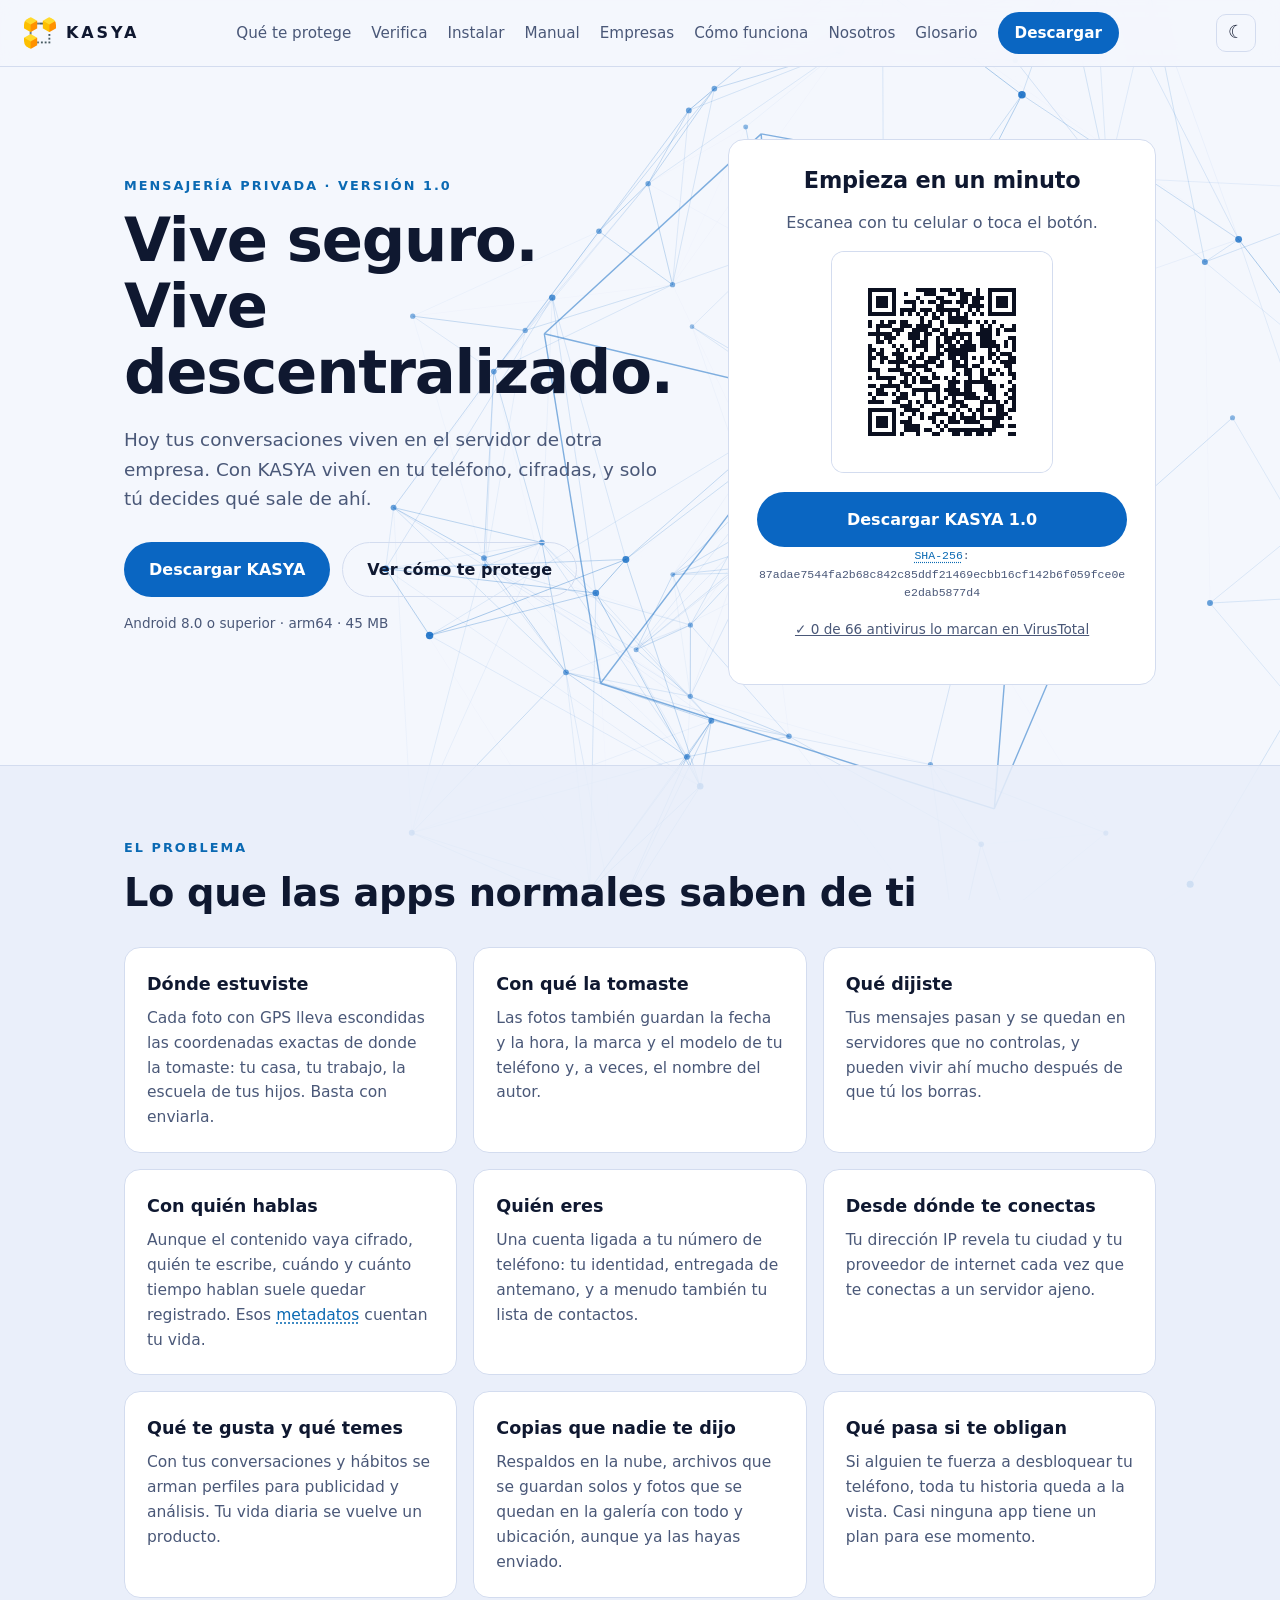
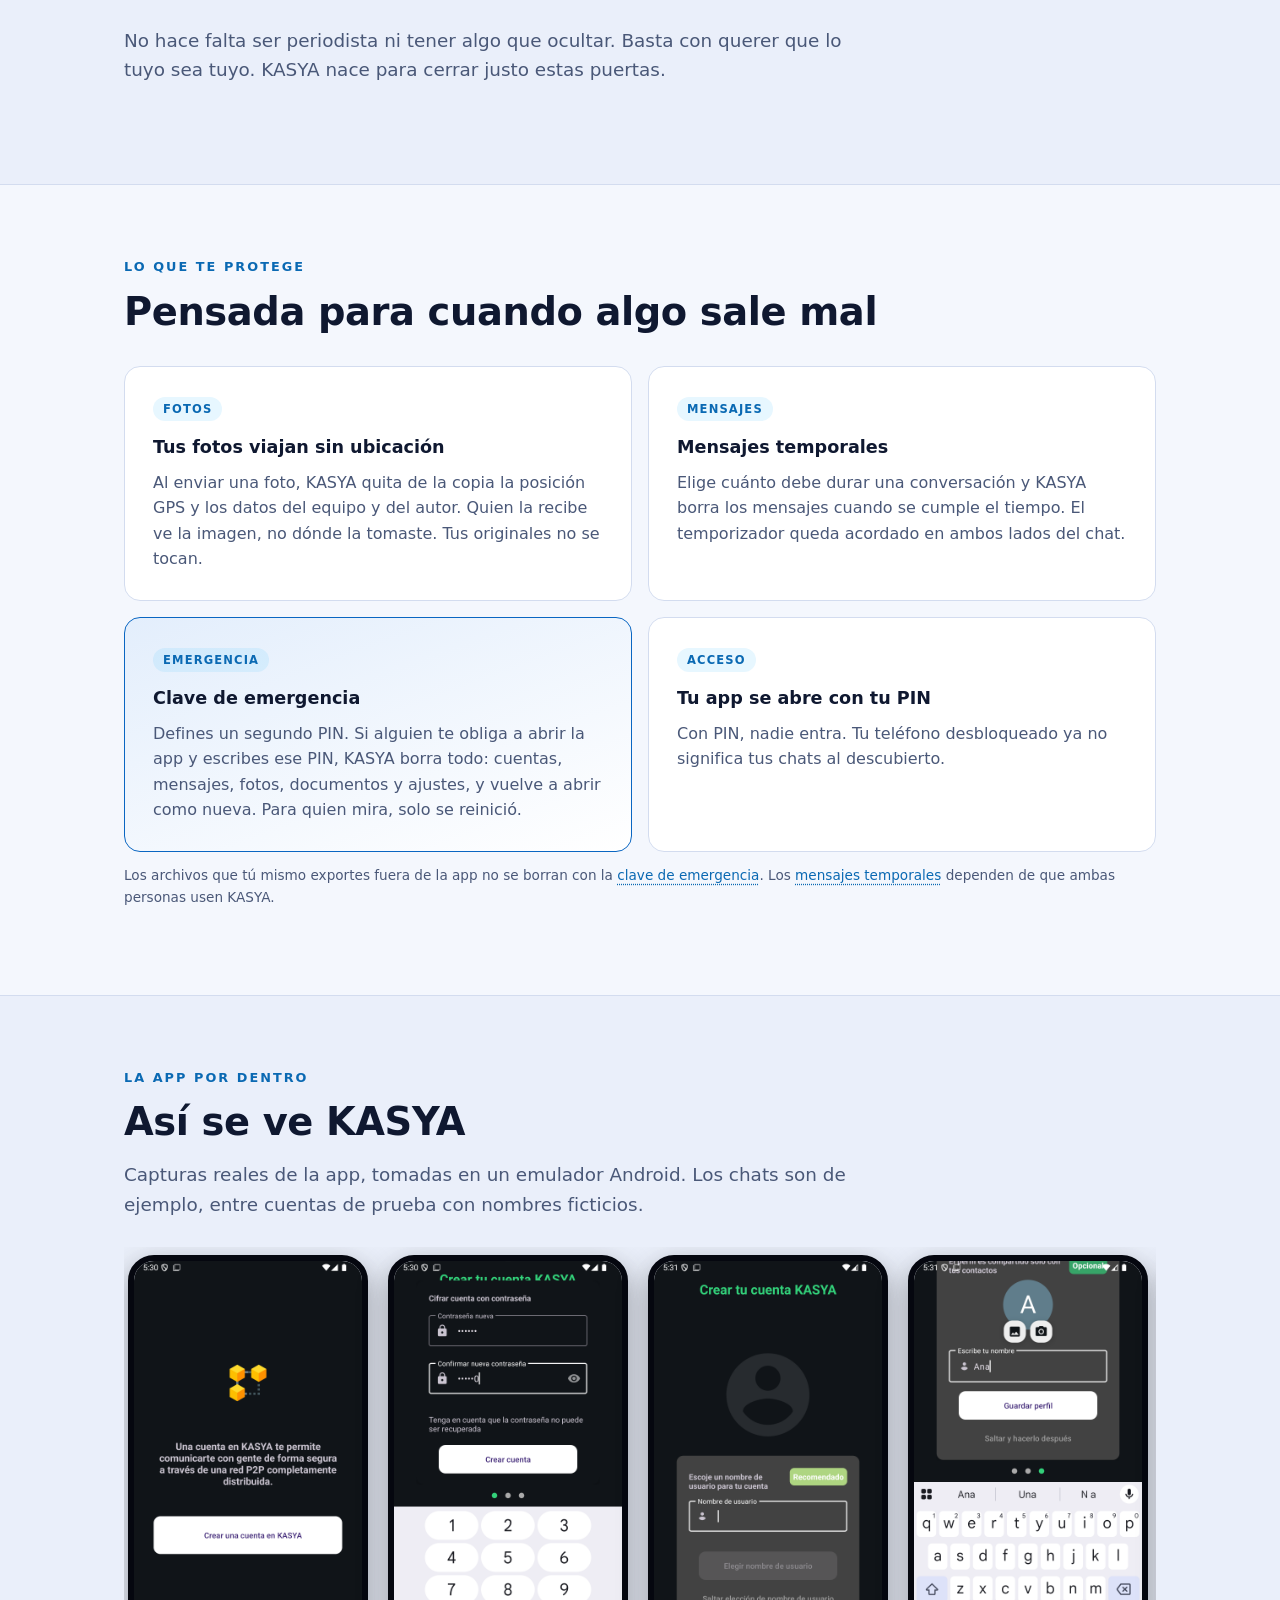
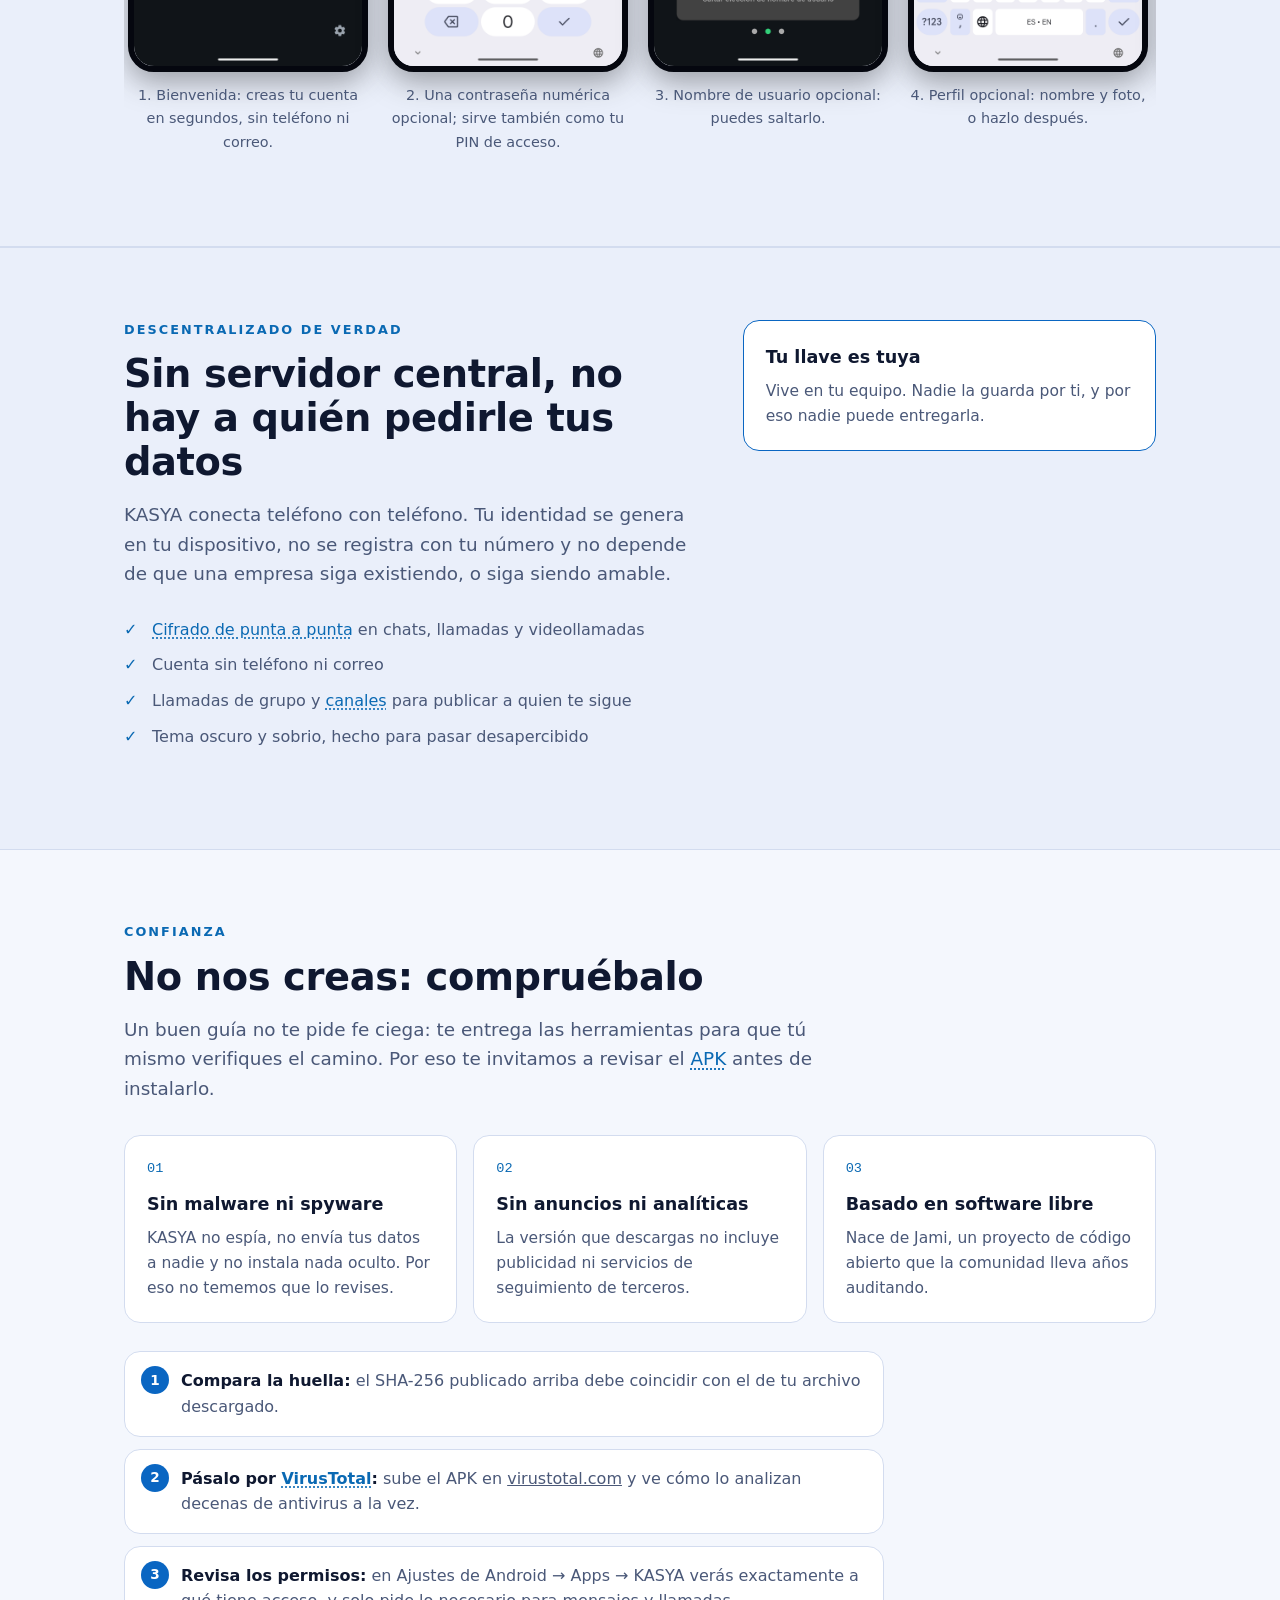
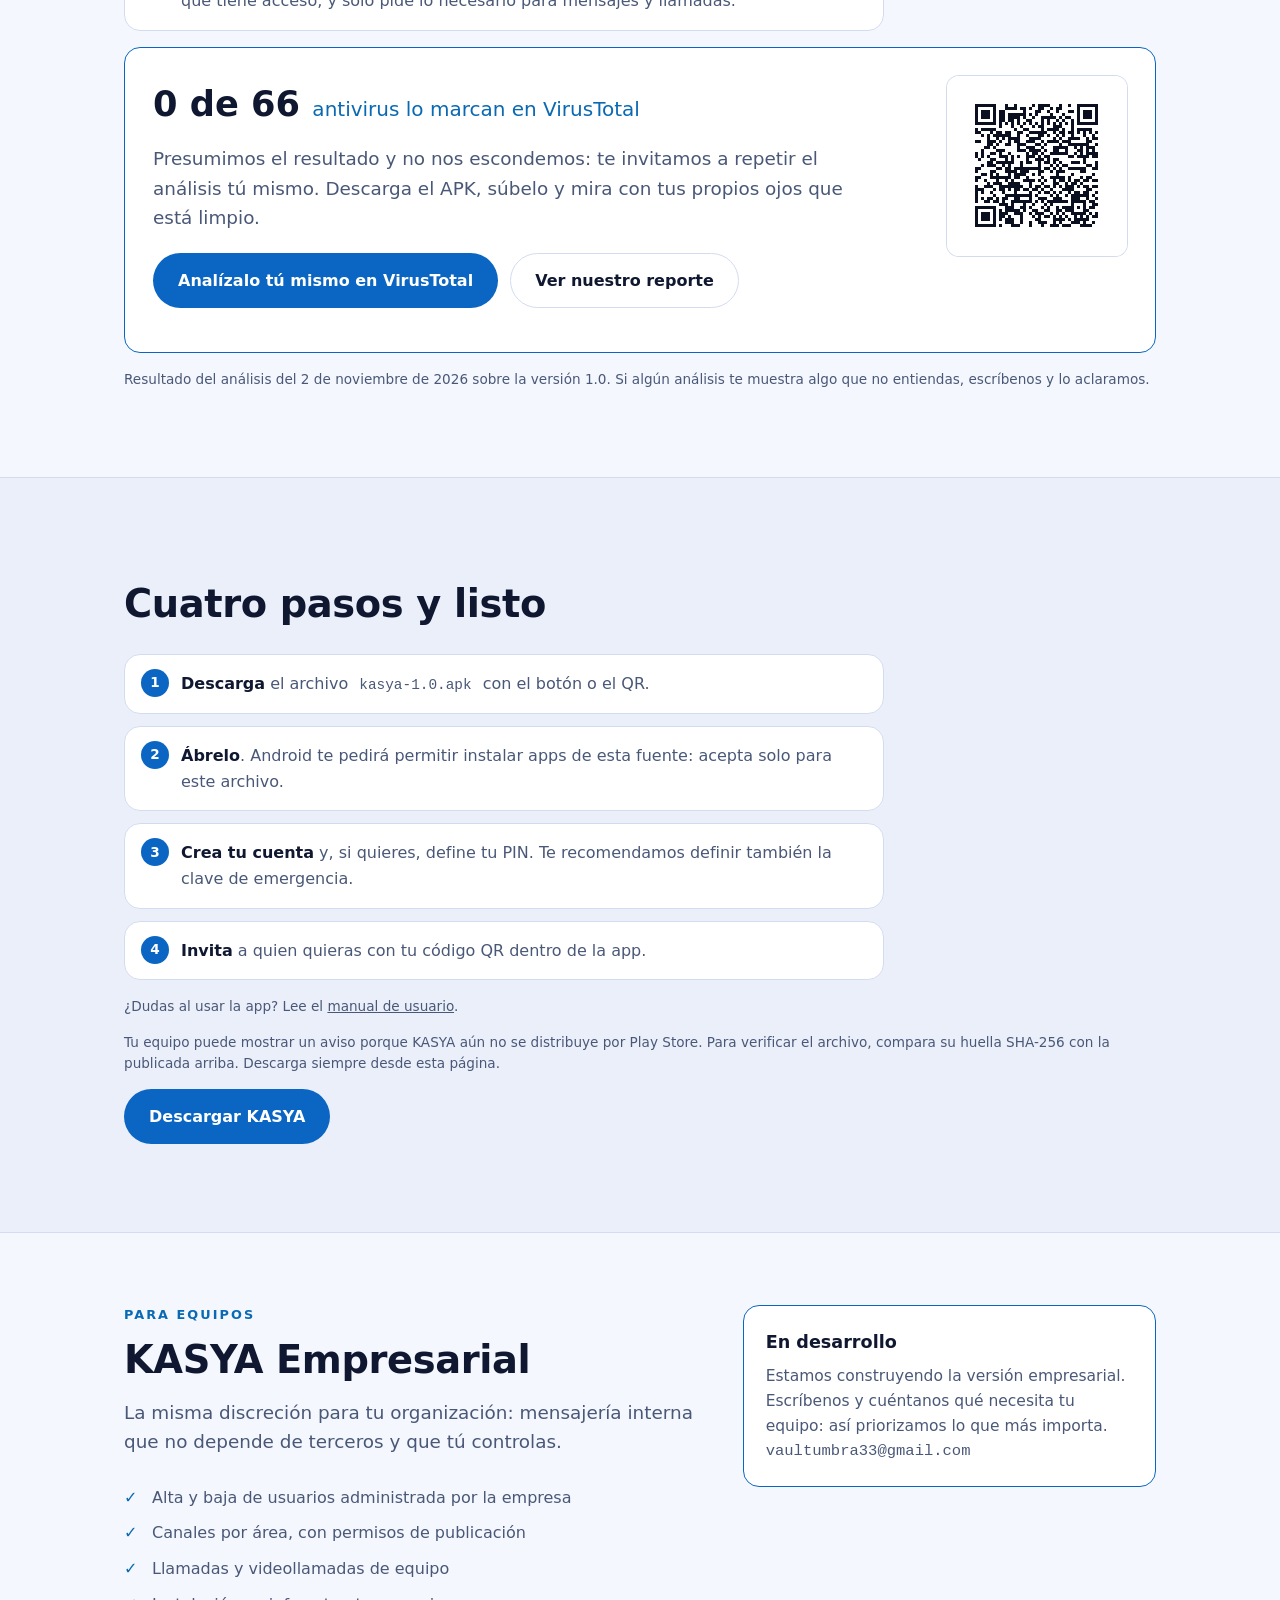
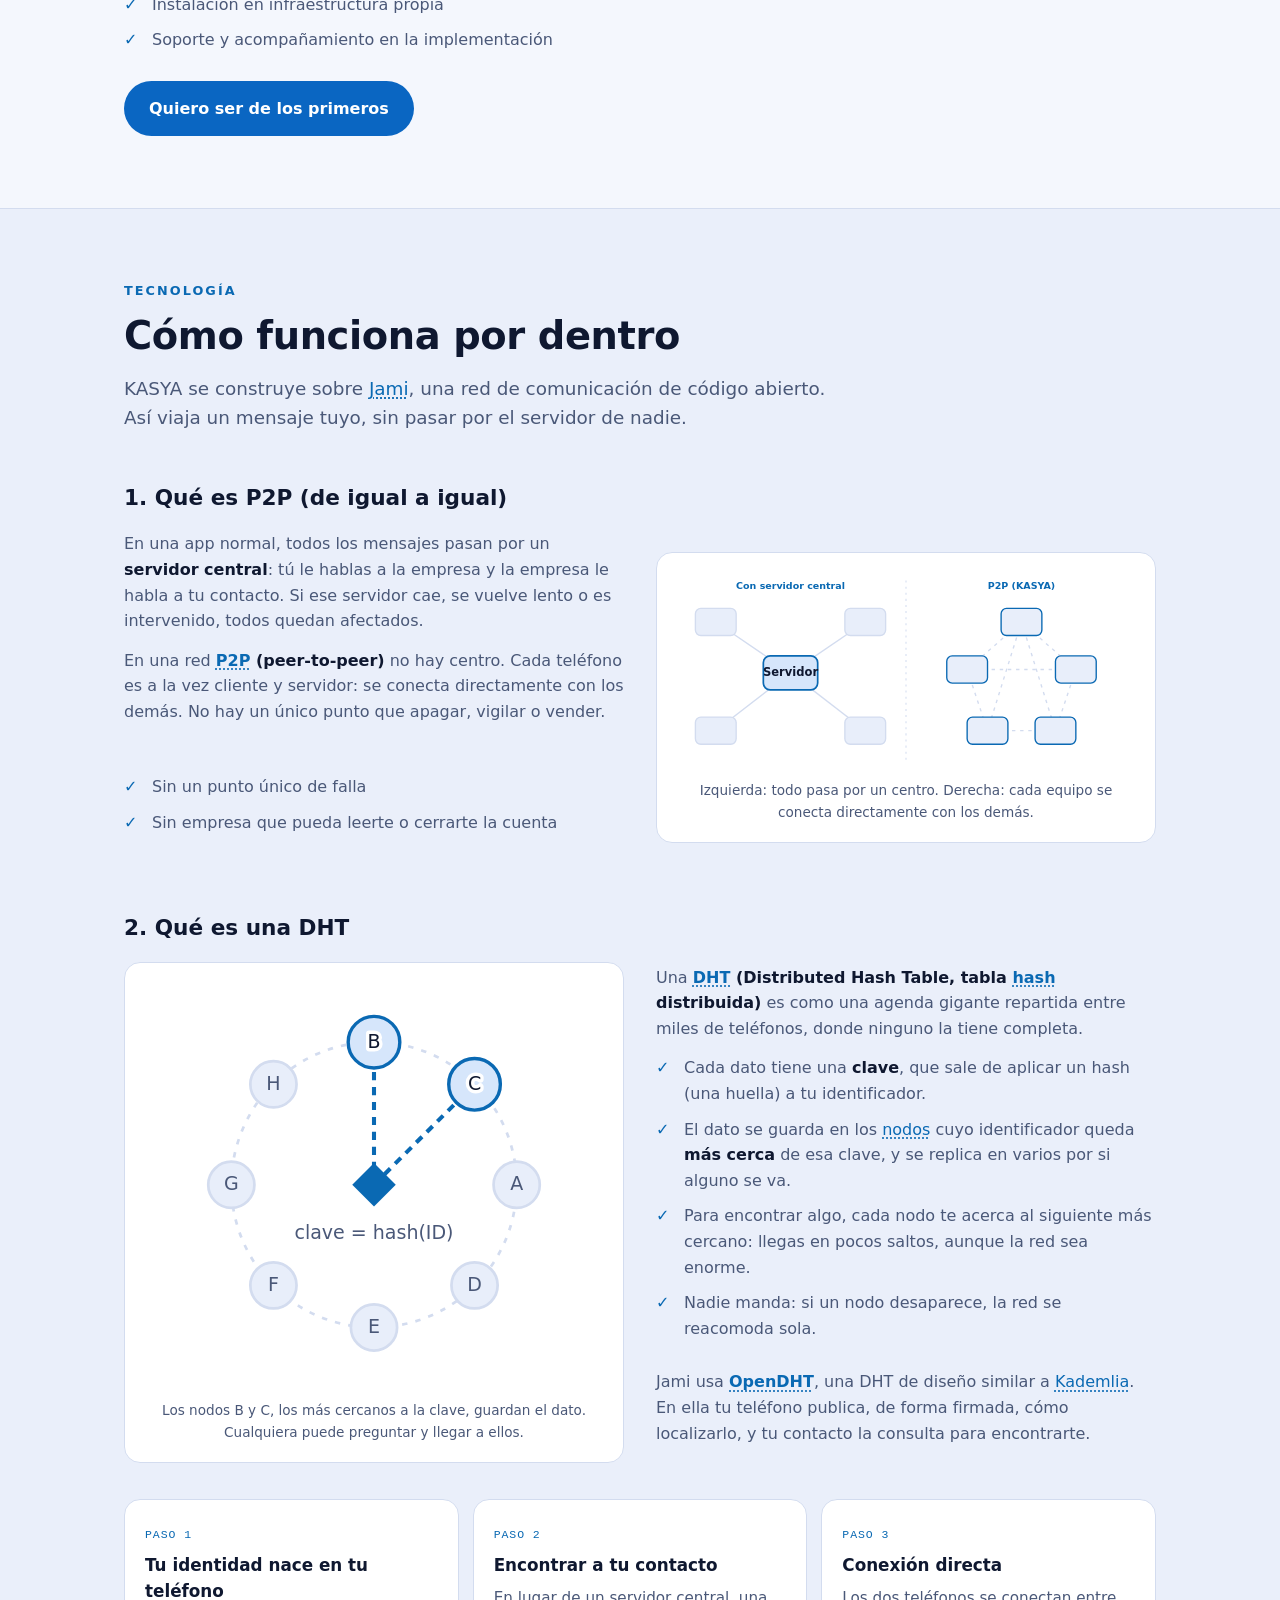
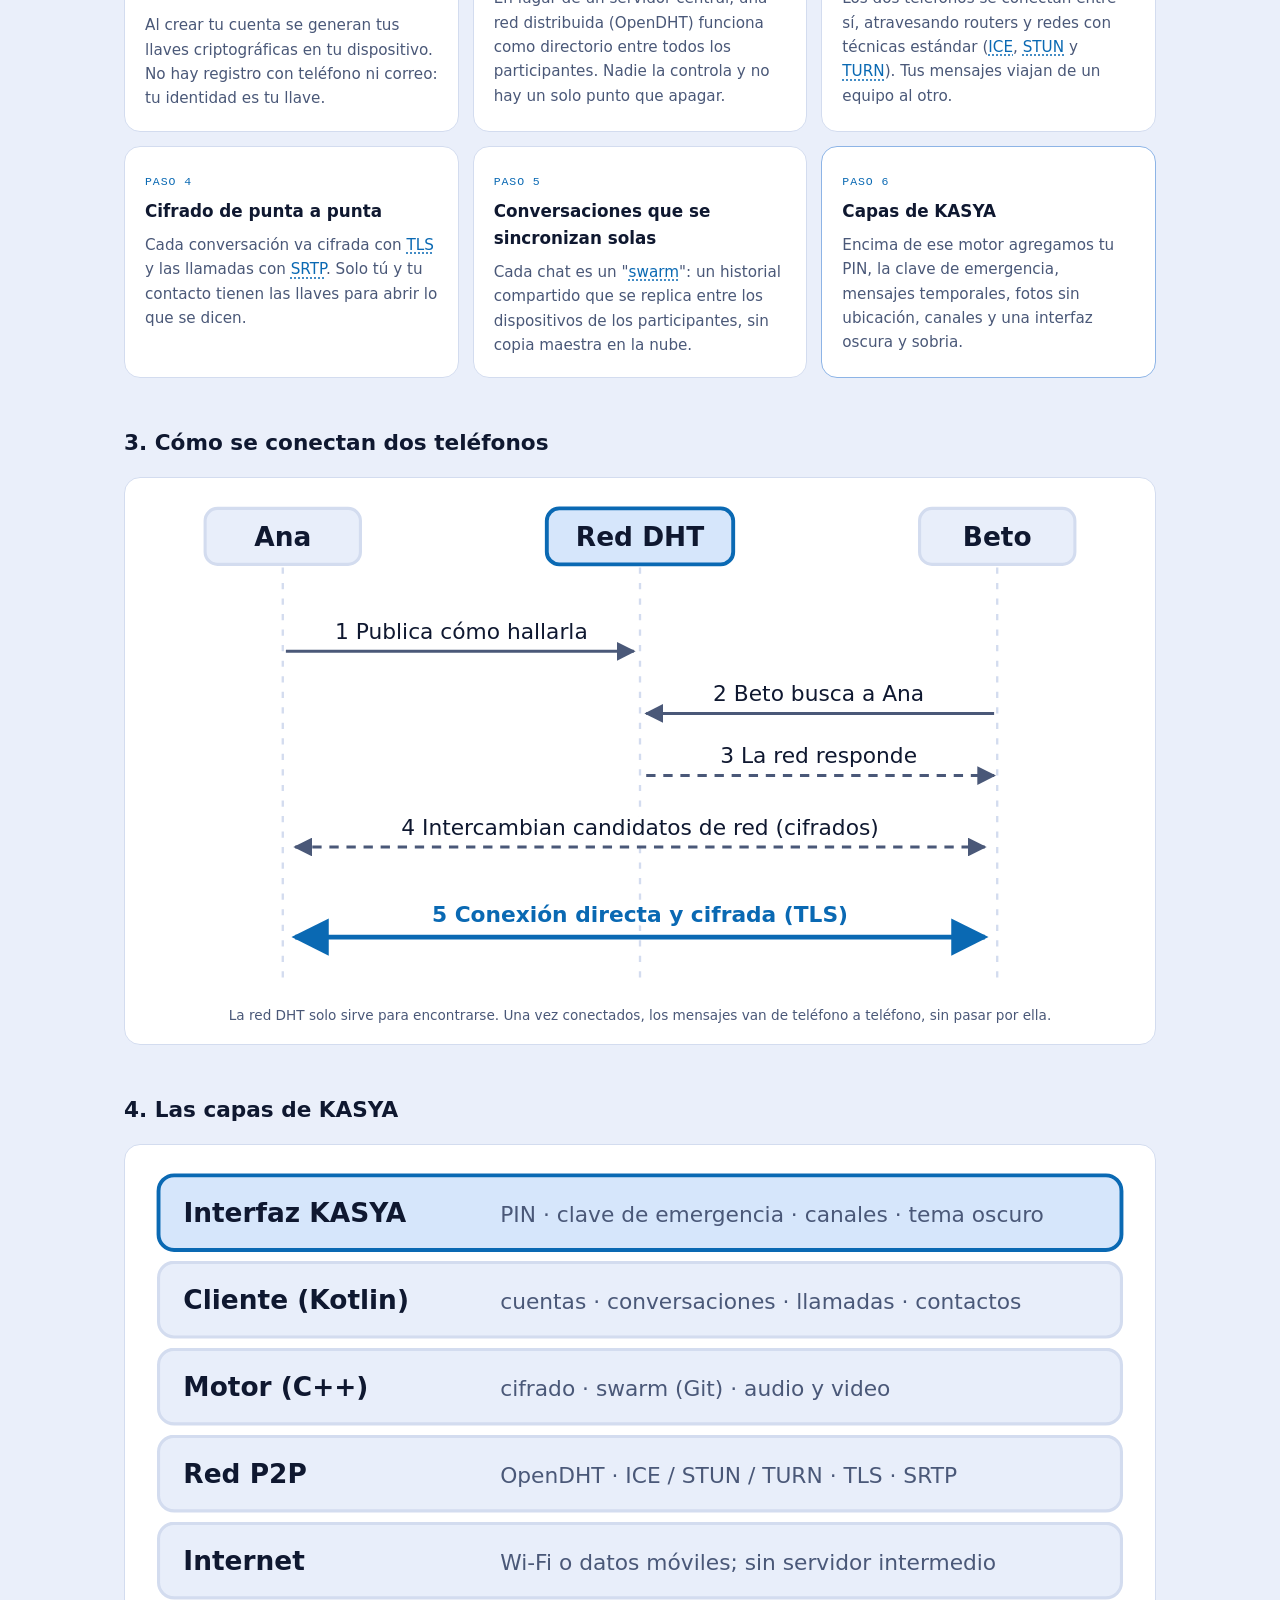
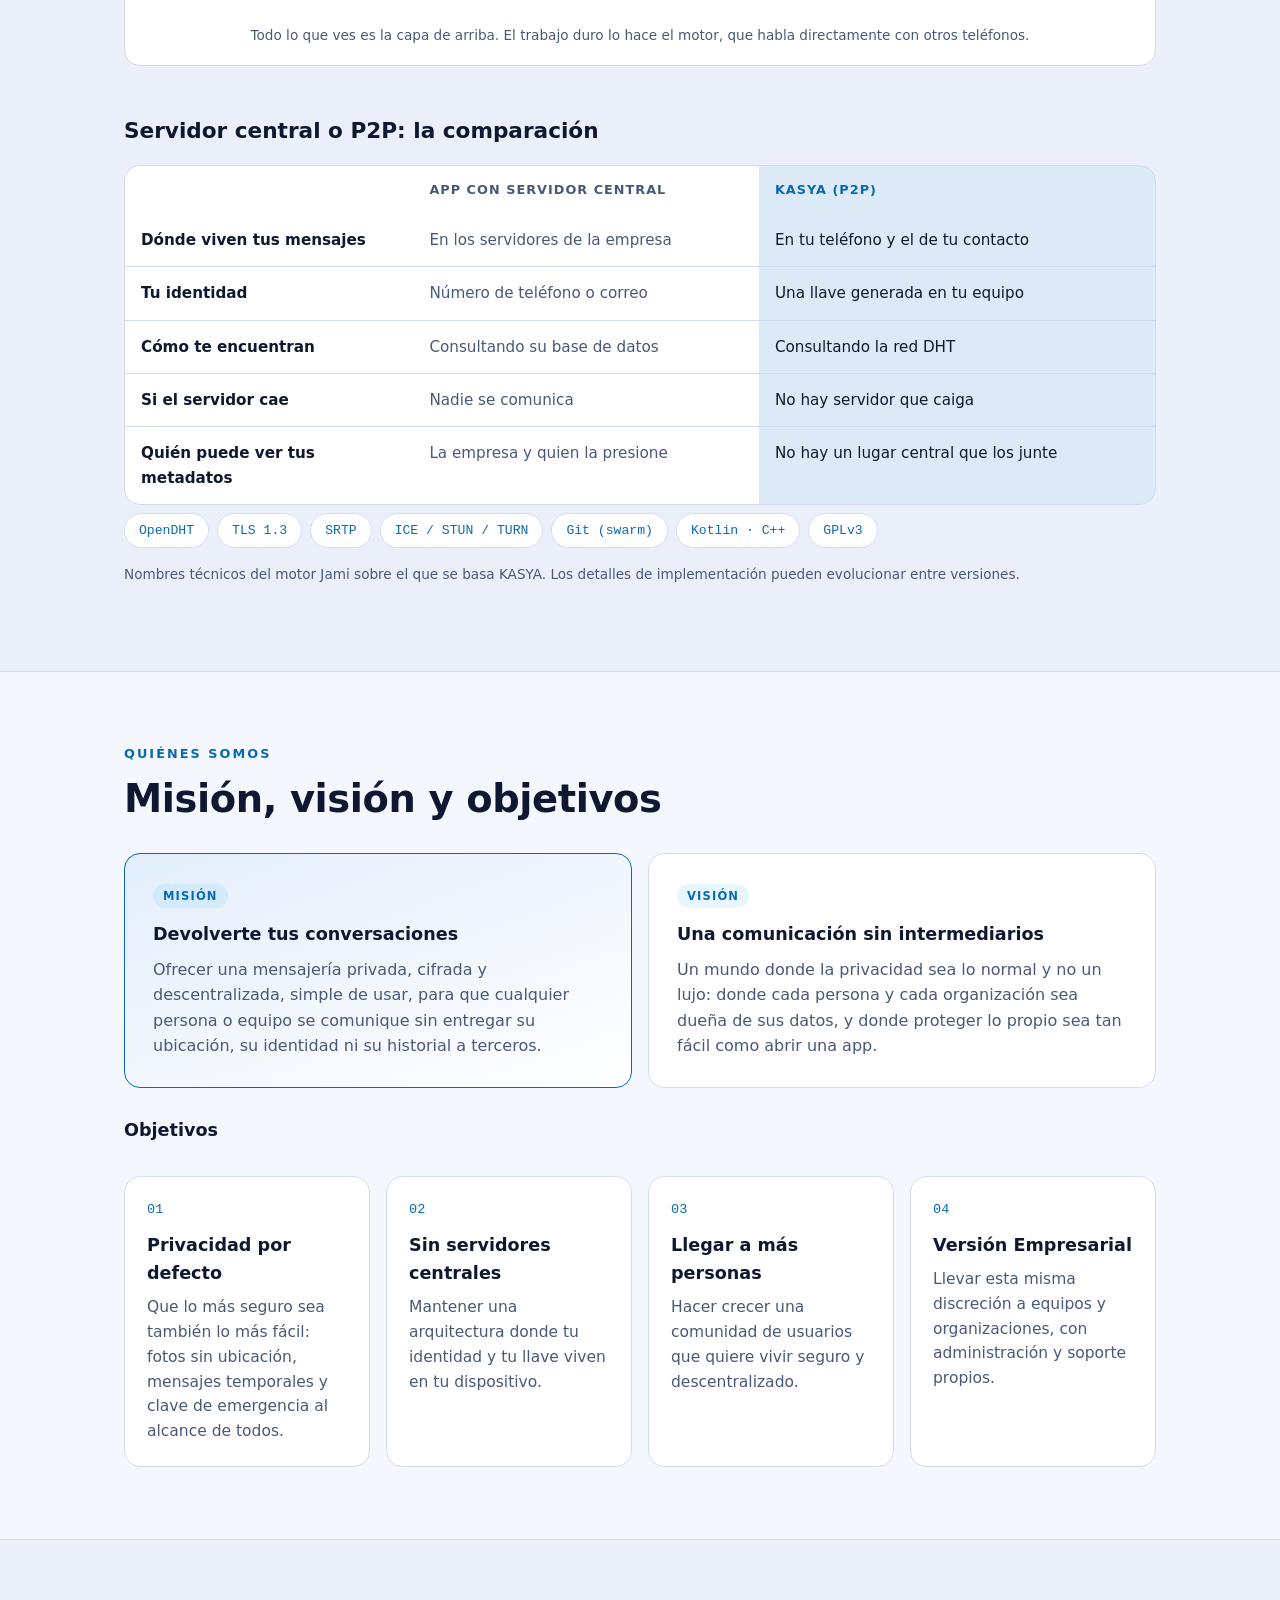
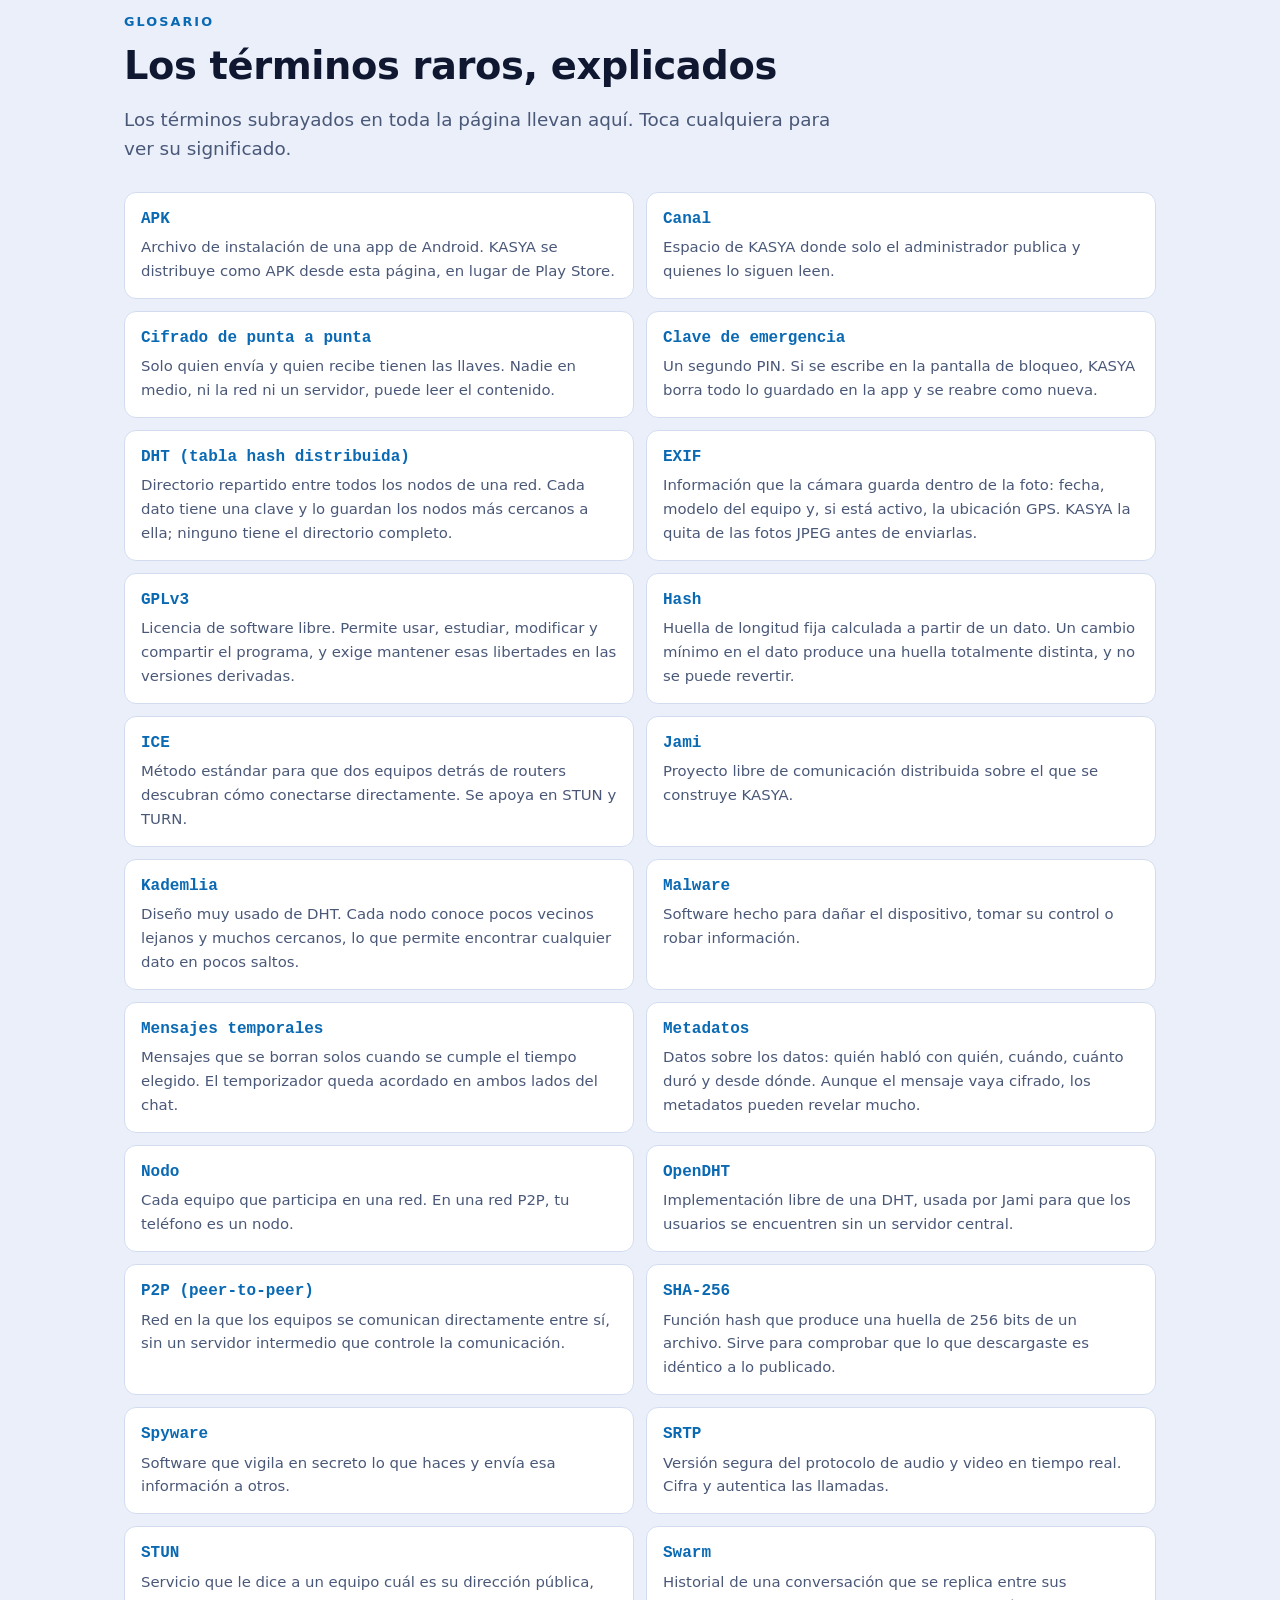
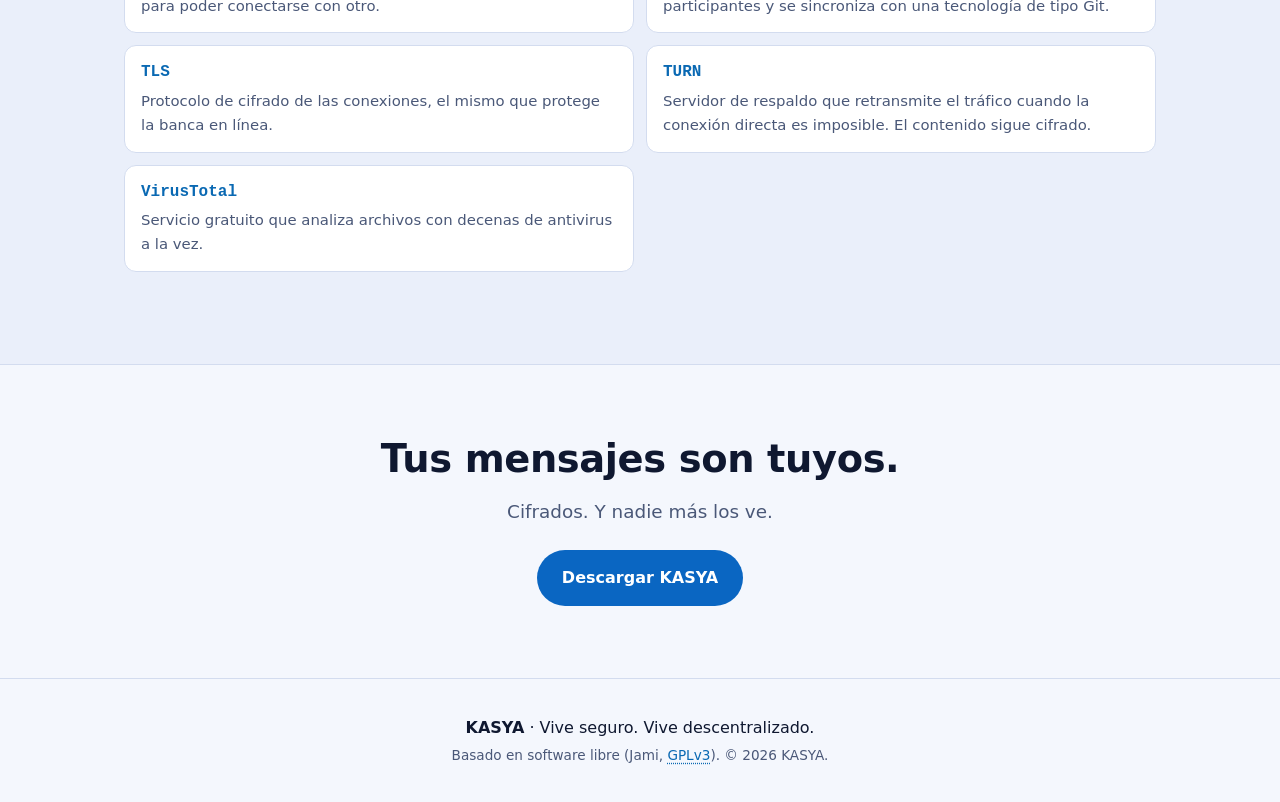
==== index.html @ 50e10207 "Web: fondo 3D de red de nodos y cubo Co-Authored-By: Claude Sonnet 5.5 <noreply@anthropic.com>" ====
<!doctype html>
<html lang="es">
<head>
<meta charset="utf-8">
<meta name="viewport" content="width=device-width, initial-scale=1">
<title>KASYA — Vive seguro. Vive descentralizado.</title>
<meta name="description" content="KASYA es mensajería privada sin servidores centrales: fotos sin ubicación, mensajes temporales y clave de emergencia que borra todo. Descarga el APK.">
<meta name="theme-color" content="#0b1020">
<meta property="og:title" content="KASYA — Vive seguro. Vive descentralizado.">
<meta property="og:description" content="Fotos sin ubicación, mensajes temporales y clave de emergencia. Sin servidores centrales.">
<meta property="og:type" content="website">
<link rel="icon" href="assets/icon.png">
<link rel="stylesheet" href="assets/style.css?v=20261102h">
<script>document.documentElement.classList.add('js');try{var t=localStorage.getItem('kasya-theme');if(!t)t=matchMedia('(prefers-color-scheme: light)').matches?'light':'dark';document.documentElement.setAttribute('data-theme',t)}catch(e){document.documentElement.setAttribute('data-theme','dark')}</script>
</head>
<body>

<header class="nav">
  <a class="brand" href="#top"><img src="assets/icon.png" alt="" width="32" height="32"><span>KASYA</span></a>
  <button class="menu-btn" id="menu-btn" type="button" aria-label="Abrir menú" aria-expanded="false" aria-controls="menu">☰</button>
  <nav id="menu">
    <a href="#protege">Qué te protege</a>
    <a href="#verifica">Verifica</a>
    <a href="#instalar">Instalar</a>
    <a href="manual.html">Manual</a>
    <a href="#empresas">Empresas</a>
    <a href="#tecnologia">Cómo funciona</a>
    <a href="#nosotros">Nosotros</a>
    <a href="#glosario">Glosario</a>
    <a class="btn btn-small" href="#descargar">Descargar</a>
  </nav>
  <button class="theme-btn" id="theme-btn" type="button" aria-label="Cambiar entre modo oscuro y claro" title="Modo oscuro / claro">☀</button>
</header>

<main id="top">

  <section class="hero">
    <div class="hero-copy">
      <p class="eyebrow">Mensajería privada · Versión <span data-version>1.0</span></p>
      <h1>Vive seguro.<br>Vive descentralizado.</h1>
      <p class="lead">Hoy tus conversaciones viven en el servidor de otra empresa. Con KASYA viven en tu teléfono, cifradas,
        y solo tú decides qué sale de ahí.</p>
      <div class="cta">
        <a class="btn" id="download-btn" href="#descargar">Descargar KASYA</a>
        <a class="btn btn-ghost" href="#protege">Ver cómo te protege</a>
      </div>
      <p class="fine">Android 8.0 o superior · arm64 · <span data-size>~ MB</span></p>
    </div>
    <div class="hero-card" id="descargar">
      <h2>Empieza en un minuto</h2>
      <p>Escanea con tu celular o toca el botón.</p>
      <div class="qr-wrap"><canvas id="qr" width="220" height="220" aria-label="Código QR de descarga"></canvas><p id="qr-fallback" class="fine" hidden>QR no disponible: usa el botón.</p></div>
      <a class="btn btn-block" id="download-btn-2" href="#">Descargar KASYA <span data-version>1.0</span></a>
      <p class="fine mono" id="sha"><a class="term" href="#g-sha">SHA-256</a>: <span data-sha>pendiente</span></p>
      <p class="fine"><a href="https://www.virustotal.com/gui/file/87adae7544fa2b68c842c85ddf21469ecbb16cf142b6f059fce0ee2dab5877d4" target="_blank" rel="noopener">✓ 0 de 66 antivirus lo marcan en VirusTotal</a></p>
    </div>
  </section>

  <section class="band">
    <div class="wrap">
      <p class="eyebrow">El problema</p>
      <h2>Lo que las apps normales saben de ti</h2>
      <div class="grid three">
        <article class="card"><h3>Dónde estuviste</h3><p>Cada foto con GPS lleva escondidas las coordenadas exactas de donde la tomaste: tu casa, tu trabajo, la escuela de tus hijos. Basta con enviarla.</p></article>
        <article class="card"><h3>Con qué la tomaste</h3><p>Las fotos también guardan la fecha y la hora, la marca y el modelo de tu teléfono y, a veces, el nombre del autor.</p></article>
        <article class="card"><h3>Qué dijiste</h3><p>Tus mensajes pasan y se quedan en servidores que no controlas, y pueden vivir ahí mucho después de que tú los borras.</p></article>
        <article class="card"><h3>Con quién hablas</h3><p>Aunque el contenido vaya cifrado, quién te escribe, cuándo y cuánto tiempo hablan suele quedar registrado. Esos <a class="term" href="#g-metadatos">metadatos</a> cuentan tu vida.</p></article>
        <article class="card"><h3>Quién eres</h3><p>Una cuenta ligada a tu número de teléfono: tu identidad, entregada de antemano, y a menudo también tu lista de contactos.</p></article>
        <article class="card"><h3>Desde dónde te conectas</h3><p>Tu dirección IP revela tu ciudad y tu proveedor de internet cada vez que te conectas a un servidor ajeno.</p></article>
        <article class="card"><h3>Qué te gusta y qué temes</h3><p>Con tus conversaciones y hábitos se arman perfiles para publicidad y análisis. Tu vida diaria se vuelve un producto.</p></article>
        <article class="card"><h3>Copias que nadie te dijo</h3><p>Respaldos en la nube, archivos que se guardan solos y fotos que se quedan en la galería con todo y ubicación, aunque ya las hayas enviado.</p></article>
        <article class="card"><h3>Qué pasa si te obligan</h3><p>Si alguien te fuerza a desbloquear tu teléfono, toda tu historia queda a la vista. Casi ninguna app tiene un plan para ese momento.</p></article>
      </div>
      <p class="lead narrow topgap">No hace falta ser periodista ni tener algo que ocultar. Basta con querer que lo tuyo sea tuyo. KASYA nace para cerrar justo estas puertas.</p>
    </div>
  </section>

  <section id="protege" class="wrap section">
    <p class="eyebrow">Lo que te protege</p>
    <h2>Pensada para cuando algo sale mal</h2>
    <div class="grid two">
      <article class="card big">
        <span class="badge">Fotos</span>
        <h3>Tus fotos viajan sin ubicación</h3>
        <p>Al enviar una foto, KASYA quita de la copia la posición GPS y los datos del equipo y del autor. Quien la recibe ve la imagen, no dónde la tomaste. Tus originales no se tocan.</p>
      </article>
      <article class="card big">
        <span class="badge">Mensajes</span>
        <h3>Mensajes temporales</h3>
        <p>Elige cuánto debe durar una conversación y KASYA borra los mensajes cuando se cumple el tiempo. El temporizador queda acordado en ambos lados del chat.</p>
      </article>
      <article class="card big accent">
        <span class="badge">Emergencia</span>
        <h3>Clave de emergencia</h3>
        <p>Defines un segundo PIN. Si alguien te obliga a abrir la app y escribes ese PIN, KASYA borra todo: cuentas, mensajes, fotos, documentos y ajustes, y vuelve a abrir como nueva. Para quien mira, solo se reinició.</p>
      </article>
      <article class="card big">
        <span class="badge">Acceso</span>
        <h3>Tu app se abre con tu PIN</h3>
        <p>Con PIN, nadie entra. Tu teléfono desbloqueado ya no significa tus chats al descubierto.</p>
      </article>
    </div>
    <p class="fine">Los archivos que tú mismo exportes fuera de la app no se borran con la <a class="term" href="#g-clave-emergencia">clave de emergencia</a>. Los <a class="term" href="#g-mensajes-temporales">mensajes temporales</a> dependen de que ambas personas usen KASYA.</p>
  </section>

  <section id="capturas" class="band" hidden>
    <div class="wrap">
      <p class="eyebrow">La app por dentro</p>
      <h2>Así se ve KASYA</h2>
      <p class="lead narrow">Capturas reales de la app, tomadas en un emulador Android. Los chats son de ejemplo, entre cuentas de prueba con nombres ficticios.</p>
      <div class="shots" id="shots"></div>
    </div>
  </section>

  <section id="descentralizado" class="band">
    <div class="wrap enterprise">
      <div>
        <p class="eyebrow">Descentralizado de verdad</p>
        <h2>Sin servidor central, no hay a quién pedirle tus datos</h2>
        <p class="lead">KASYA conecta teléfono con teléfono. Tu identidad se genera en tu dispositivo, no se registra con tu número y no depende de que una empresa siga existiendo, o siga siendo amable.</p>
        <ul class="ticks">
          <li><a class="term" href="#g-cifrado-e2e">Cifrado de punta a punta</a> en chats, llamadas y videollamadas</li>
          <li>Cuenta sin teléfono ni correo</li>
          <li>Llamadas de grupo y <a class="term" href="#g-canal">canales</a> para publicar a quien te sigue</li>
          <li>Tema oscuro y sobrio, hecho para pasar desapercibido</li>
        </ul>
      </div>
      <div class="card ent-card">
        <h3>Tu llave es tuya</h3>
        <p>Vive en tu equipo. Nadie la guarda por ti, y por eso nadie puede entregarla.</p>
      </div>
    </div>
  </section>

  <section id="verifica" class="wrap section">
    <p class="eyebrow">Confianza</p>
    <h2>No nos creas: compruébalo</h2>
    <p class="lead narrow">Un buen guía no te pide fe ciega: te entrega las herramientas para que tú mismo verifiques el camino.
      Por eso te invitamos a revisar el <a class="term" href="#g-apk">APK</a> antes de instalarlo.</p>
    <div class="grid three">
      <article class="card"><span class="num">01</span><h3>Sin malware ni spyware</h3><p>KASYA no espía, no envía tus datos a nadie y no instala nada oculto. Por eso no tememos que lo revises.</p></article>
      <article class="card"><span class="num">02</span><h3>Sin anuncios ni analíticas</h3><p>La versión que descargas no incluye publicidad ni servicios de seguimiento de terceros.</p></article>
      <article class="card"><span class="num">03</span><h3>Basado en software libre</h3><p>Nace de Jami, un proyecto de código abierto que la comunidad lleva años auditando.</p></article>
    </div>
    <ol class="steps">
      <li><strong>Compara la huella:</strong> el SHA-256 publicado arriba debe coincidir con el de tu archivo descargado.</li>
      <li><strong>Pásalo por <a class="term" href="#g-virustotal">VirusTotal</a>:</strong> sube el APK en <a href="https://www.virustotal.com/gui/home/upload" target="_blank" rel="noopener">virustotal.com</a> y ve cómo lo analizan decenas de antivirus a la vez.</li>
      <li><strong>Revisa los permisos:</strong> en Ajustes de Android → Apps → KASYA verás exactamente a qué tiene acceso, y solo pide lo necesario para mensajes y llamadas.</li>
    </ol>
    <div class="vt">
      <canvas id="qr-vt" class="vt-qr" width="180" height="180" data-url="https://www.virustotal.com/gui/file/87adae7544fa2b68c842c85ddf21469ecbb16cf142b6f059fce0ee2dab5877d4" aria-label="Código QR del reporte de VirusTotal"></canvas>
      <p class="vt-score"><strong>0 de 66</strong> antivirus lo marcan en VirusTotal</p>
      <p class="lead narrow">Presumimos el resultado y no nos escondemos: te invitamos a repetir el análisis tú mismo. Descarga el APK, súbelo y mira con tus propios ojos que está limpio.</p>
      <div class="cta">
        <a class="btn" href="https://www.virustotal.com/gui/home/upload" target="_blank" rel="noopener">Analízalo tú mismo en VirusTotal</a>
        <a class="btn btn-ghost" href="https://www.virustotal.com/gui/file/87adae7544fa2b68c842c85ddf21469ecbb16cf142b6f059fce0ee2dab5877d4" target="_blank" rel="noopener">Ver nuestro reporte</a>
      </div>
    </div>
    <p class="fine">Resultado del análisis del 2 de noviembre de 2026 sobre la versión 1.0. Si algún análisis te muestra algo que no entiendas, escríbenos y lo aclaramos.</p>
  </section>

  <section id="instalar" class="band"><div class="wrap">
    <p class="eyebrow">Empezar</p>
    <h2>Cuatro pasos y listo</h2>
    <ol class="steps">
      <li><strong>Descarga</strong> el archivo <code>kasya-<span data-version>1.0</span>.apk</code> con el botón o el QR.</li>
      <li><strong>Ábrelo</strong>. Android te pedirá permitir instalar apps de esta fuente: acepta solo para este archivo.</li>
      <li><strong>Crea tu cuenta</strong> y, si quieres, define tu PIN. Te recomendamos definir también la clave de emergencia.</li>
      <li><strong>Invita</strong> a quien quieras con tu código QR dentro de la app.</li>
    </ol>
    <p class="fine">¿Dudas al usar la app? Lee el <a href="manual.html">manual de usuario</a>.</p>
    <p class="fine">Tu equipo puede mostrar un aviso porque KASYA aún no se distribuye por Play Store. Para verificar el archivo, compara su huella SHA-256 con la publicada arriba. Descarga siempre desde esta página.</p>
    <div class="cta"><a class="btn" href="#descargar">Descargar KASYA</a></div>
  </div></section>

  <section id="empresas" class="wrap section">
    <div class="enterprise">
      <div>
        <p class="eyebrow">Para equipos</p>
        <h2>KASYA Empresarial</h2>
        <p class="lead narrow">La misma discreción para tu organización: mensajería interna que no depende de terceros
          y que tú controlas.</p>
        <ul class="ticks">
          <li>Alta y baja de usuarios administrada por la empresa</li>
          <li>Canales por área, con permisos de publicación</li>
          <li>Llamadas y videollamadas de equipo</li>
          <li>Instalación en infraestructura propia</li>
          <li>Soporte y acompañamiento en la implementación</li>
        </ul>
        <a class="btn" href="mailto:vaultumbra33@gmail.com?subject=KASYA%20Empresarial">Quiero ser de los primeros</a>
      </div>
      <div class="card ent-card">
        <h3>En desarrollo</h3>
        <p>Estamos construyendo la versión empresarial. Escríbenos y cuéntanos qué necesita tu equipo: así priorizamos lo que más importa.</p>
        <p class="mono fine">vaultumbra33@gmail.com</p>
      </div>
    </div>
  </section>

  <section id="tecnologia" class="band"><div class="wrap">
    <p class="eyebrow">Tecnología</p>
    <h2>Cómo funciona por dentro</h2>
    <p class="lead narrow">KASYA se construye sobre <a class="term" href="#g-jami">Jami</a>, una red de comunicación de código abierto. Así viaja un mensaje tuyo, sin pasar por el servidor de nadie.</p>

    <h3 class="sub">1. Qué es P2P (de igual a igual)</h3>
    <div class="twocol">
      <div>
        <p>En una app normal, todos los mensajes pasan por un <strong>servidor central</strong>: tú le hablas a la empresa y la empresa le habla a tu contacto. Si ese servidor cae, se vuelve lento o es intervenido, todos quedan afectados.</p>
        <p>En una red <strong><a class="term" href="#g-p2p">P2P</a> (peer-to-peer)</strong> no hay centro. Cada teléfono es a la vez cliente y servidor: se conecta directamente con los demás. No hay un único punto que apagar, vigilar o vender.</p>
        <ul class="ticks">
          <li>Sin servidor que guarde tus mensajes</li>
          <li>Sin un punto único de falla</li>
          <li>Sin empresa que pueda leerte o cerrarte la cuenta</li>
        </ul>
      </div>
      <figure class="diagram">
        <svg viewBox="0 0 680 290" role="img" aria-labelledby="t1 d1">
          <title id="t1">Red con servidor central frente a red P2P</title>
          <desc id="d1">A la izquierda, cuatro teléfonos conectados a un servidor central. A la derecha, cinco teléfonos conectados directamente entre sí.</desc>
          <text class="d-a" x="170" y="26" text-anchor="middle">Con servidor central</text>
          <text class="d-a" x="510" y="26" text-anchor="middle">P2P (KASYA)</text>
          <line class="d-sep" x1="340" y1="14" x2="340" y2="280"/>
          <g class="d-line">
            <line x1="60" y1="75" x2="170" y2="150"/><line x1="280" y1="75" x2="170" y2="150"/>
            <line x1="60" y1="235" x2="170" y2="150"/><line x1="280" y1="235" x2="170" y2="150"/>
          </g>
          <rect class="d-hot" x="130" y="125" width="80" height="50" rx="10"/>
          <text class="d-t" x="170" y="155" text-anchor="middle">Servidor</text>
          <g class="d-node-g">
            <rect class="d-node" x="30" y="55" width="60" height="40" rx="8"/><rect class="d-node" x="250" y="55" width="60" height="40" rx="8"/>
            <rect class="d-node" x="30" y="215" width="60" height="40" rx="8"/><rect class="d-node" x="250" y="215" width="60" height="40" rx="8"/>
          </g>
          <g class="d-line d-flow">
            <line x1="510" y1="75" x2="430" y2="145"/><line x1="510" y1="75" x2="590" y2="145"/>
            <line x1="430" y1="145" x2="590" y2="145"/><line x1="430" y1="145" x2="460" y2="235"/>
            <line x1="590" y1="145" x2="560" y2="235"/><line x1="460" y1="235" x2="560" y2="235"/>
            <line x1="510" y1="75" x2="460" y2="235"/><line x1="510" y1="75" x2="560" y2="235"/>
          </g>
          <g class="d-node-g">
            <rect class="d-node d-ok" x="480" y="55" width="60" height="40" rx="8"/><rect class="d-node d-ok" x="400" y="125" width="60" height="40" rx="8"/>
            <rect class="d-node d-ok" x="560" y="125" width="60" height="40" rx="8"/><rect class="d-node d-ok" x="430" y="215" width="60" height="40" rx="8"/>
            <rect class="d-node d-ok" x="530" y="215" width="60" height="40" rx="8"/>
          </g>
        </svg>
        <figcaption>Izquierda: todo pasa por un centro. Derecha: cada equipo se conecta directamente con los demás.</figcaption>
      </figure>
    </div>

    <h3 class="sub">2. Qué es una DHT</h3>
    <div class="twocol">
      <figure class="diagram">
        <svg viewBox="0 0 340 300" role="img" aria-labelledby="t2 d2">
          <title id="t2">Anillo de nodos de una tabla hash distribuida</title>
          <desc id="d2">Ocho nodos en un anillo. Una clave en el centro apunta a los dos nodos más cercanos, que son los que guardan el dato.</desc>
          <circle class="d-line" cx="170" cy="150" r="105" stroke-dasharray="4 6"/>
          <line class="d-acc" x1="170" y1="150" x2="170" y2="45" stroke-dasharray="6 5"/>
          <line class="d-acc" x1="170" y1="150" x2="244" y2="76" stroke-dasharray="6 5"/>
          <g>
            <circle class="d-node" cx="275" cy="150" r="17"/><circle class="d-node" cx="244" cy="224" r="17"/>
            <circle class="d-node" cx="170" cy="255" r="17"/><circle class="d-node" cx="96" cy="224" r="17"/>
            <circle class="d-node" cx="65" cy="150" r="17"/><circle class="d-node" cx="96" cy="76" r="17"/>
            <circle class="d-hot" cx="170" cy="45" r="19"/><circle class="d-hot" cx="244" cy="76" r="19"/>
          </g>
          <polygon class="d-key" points="170,134 186,150 170,166 154,150"/>
          <text class="d-m" x="170" y="190" text-anchor="middle">clave = hash(ID)</text>
          <text class="d-s" x="170" y="49" text-anchor="middle">B</text>
          <text class="d-s" x="244" y="80" text-anchor="middle">C</text>
          <text class="d-m" x="275" y="154" text-anchor="middle">A</text><text class="d-m" x="244" y="228" text-anchor="middle">D</text>
          <text class="d-m" x="170" y="259" text-anchor="middle">E</text><text class="d-m" x="96" y="228" text-anchor="middle">F</text>
          <text class="d-m" x="65" y="154" text-anchor="middle">G</text><text class="d-m" x="96" y="80" text-anchor="middle">H</text>
        </svg>
        <figcaption>Los nodos B y C, los más cercanos a la clave, guardan el dato. Cualquiera puede preguntar y llegar a ellos.</figcaption>
      </figure>
      <div>
        <p>Una <strong><a class="term" href="#g-dht">DHT</a> (Distributed Hash Table, tabla <a class="term" href="#g-hash">hash</a> distribuida)</strong> es como una agenda gigante repartida entre miles de teléfonos, donde ninguno la tiene completa.</p>
        <ul class="ticks">
          <li>Cada dato tiene una <strong>clave</strong>, que sale de aplicar un hash (una huella) a tu identificador.</li>
          <li>El dato se guarda en los <a class="term" href="#g-nodo">nodos</a> cuyo identificador queda <strong>más cerca</strong> de esa clave, y se replica en varios por si alguno se va.</li>
          <li>Para encontrar algo, cada nodo te acerca al siguiente más cercano: llegas en pocos saltos, aunque la red sea enorme.</li>
          <li>Nadie manda: si un nodo desaparece, la red se reacomoda sola.</li>
        </ul>
        <p>Jami usa <strong><a class="term" href="#g-opendht">OpenDHT</a></strong>, una DHT de diseño similar a <a class="term" href="#g-kademlia">Kademlia</a>. En ella tu teléfono publica, de forma firmada, cómo localizarlo, y tu contacto la consulta para encontrarte.</p>
      </div>
    </div>
    <ol class="journey tech">
      <li><span class="stage">Paso 1</span><h3>Tu identidad nace en tu teléfono</h3>
        <p>Al crear tu cuenta se generan tus llaves criptográficas en tu dispositivo. No hay registro con teléfono ni correo: tu identidad es tu llave.</p></li>
      <li><span class="stage">Paso 2</span><h3>Encontrar a tu contacto</h3>
        <p>En lugar de un servidor central, una red distribuida (OpenDHT) funciona como directorio entre todos los participantes. Nadie la controla y no hay un solo punto que apagar.</p></li>
      <li><span class="stage">Paso 3</span><h3>Conexión directa</h3>
        <p>Los dos teléfonos se conectan entre sí, atravesando routers y redes con técnicas estándar (<a class="term" href="#g-ice">ICE</a>, <a class="term" href="#g-stun">STUN</a> y <a class="term" href="#g-turn">TURN</a>). Tus mensajes viajan de un equipo al otro.</p></li>
      <li><span class="stage">Paso 4</span><h3>Cifrado de punta a punta</h3>
        <p>Cada conversación va cifrada con <a class="term" href="#g-tls">TLS</a> y las llamadas con <a class="term" href="#g-srtp">SRTP</a>. Solo tú y tu contacto tienen las llaves para abrir lo que se dicen.</p></li>
      <li><span class="stage">Paso 5</span><h3>Conversaciones que se sincronizan solas</h3>
        <p>Cada chat es un "<a class="term" href="#g-swarm">swarm</a>": un historial compartido que se replica entre los dispositivos de los participantes, sin copia maestra en la nube.</p></li>
      <li><span class="stage">Paso 6</span><h3>Capas de KASYA</h3>
        <p>Encima de ese motor agregamos tu PIN, la clave de emergencia, mensajes temporales, fotos sin ubicación, canales y una interfaz oscura y sobria.</p></li>
    </ol>
    <h3 class="sub">3. Cómo se conectan dos teléfonos</h3>
    <figure class="diagram">
      <svg viewBox="0 0 640 320" role="img" aria-labelledby="t3 d3">
        <title id="t3">Secuencia de conexión entre dos teléfonos</title>
        <desc id="d3">Ana publica su ubicación en la red DHT, Beto la busca, intercambian candidatos de red y abren una conexión directa cifrada.</desc>
        <defs>
          <marker id="ar" viewBox="0 0 10 10" refX="9" refY="5" markerWidth="8" markerHeight="8" orient="auto-start-reverse"><path class="d-arrow" d="M0 0L10 5L0 10z"/></marker>
          <marker id="arb" viewBox="0 0 10 10" refX="9" refY="5" markerWidth="6" markerHeight="6" orient="auto-start-reverse"><path class="d-arrow-m" d="M0 0L10 5L0 10z"/></marker>
        </defs>
        <line class="d-life" x1="90" y1="46" x2="90" y2="312"/><line class="d-life" x1="320" y1="46" x2="320" y2="312"/><line class="d-life" x1="550" y1="46" x2="550" y2="312"/>
        <rect class="d-node" x="40" y="8" width="100" height="36" rx="8"/><text class="d-t" x="90" y="32" text-anchor="middle">Ana</text>
        <rect class="d-hot" x="260" y="8" width="120" height="36" rx="8"/><text class="d-t" x="320" y="32" text-anchor="middle">Red DHT</text>
        <rect class="d-node" x="500" y="8" width="100" height="36" rx="8"/><text class="d-t" x="550" y="32" text-anchor="middle">Beto</text>
        <g class="seq" style="--i:0"><line class="d-seq" x1="92" y1="100" x2="316" y2="100" marker-end="url(#arb)"/>
        <text class="d-s" x="205" y="92" text-anchor="middle">1 Publica cómo hallarla</text></g>
        <g class="seq" style="--i:1"><line class="d-seq" x1="548" y1="140" x2="324" y2="140" marker-end="url(#arb)"/>
        <text class="d-s" x="435" y="132" text-anchor="middle">2 Beto busca a Ana</text></g>
        <g class="seq" style="--i:2"><line class="d-seq" x1="324" y1="180" x2="548" y2="180" stroke-dasharray="6 5" marker-end="url(#arb)"/>
        <text class="d-s" x="435" y="172" text-anchor="middle">3 La red responde</text></g>
        <g class="seq" style="--i:3"><line class="d-seq" x1="98" y1="226" x2="542" y2="226" stroke-dasharray="6 5" marker-start="url(#arb)" marker-end="url(#arb)"/>
        <text class="d-s" x="320" y="218" text-anchor="middle">4 Intercambian candidatos de red (cifrados)</text></g>
        <g class="seq" style="--i:4"><line class="d-acc" x1="98" y1="284" x2="542" y2="284" marker-start="url(#ar)" marker-end="url(#ar)"/>
        <text class="d-a" x="320" y="274" text-anchor="middle">5 Conexión directa y cifrada (TLS)</text></g>
      </svg>
      <figcaption>La red DHT solo sirve para encontrarse. Una vez conectados, los mensajes van de teléfono a teléfono, sin pasar por ella.</figcaption>
    </figure>

    <h3 class="sub">4. Las capas de KASYA</h3>
    <figure class="diagram">
      <svg viewBox="0 0 640 290" role="img" aria-labelledby="t4 d4">
        <title id="t4">Capas de la aplicación</title>
        <desc id="d4">De arriba abajo: interfaz KASYA, cliente, motor, red P2P e internet.</desc>
        <g class="lay" style="--i:0"><rect class="d-hot" x="10" y="8" width="620" height="48" rx="10"/>
        <text class="d-t" x="26" y="38">Interfaz KASYA</text><text class="d-m" x="230" y="38">PIN · clave de emergencia · canales · tema oscuro</text></g>
        <g class="lay" style="--i:1"><rect class="d-node" x="10" y="64" width="620" height="48" rx="10"/>
        <text class="d-t" x="26" y="94">Cliente (Kotlin)</text><text class="d-m" x="230" y="94">cuentas · conversaciones · llamadas · contactos</text></g>
        <g class="lay" style="--i:2"><rect class="d-node" x="10" y="120" width="620" height="48" rx="10"/>
        <text class="d-t" x="26" y="150">Motor (C++)</text><text class="d-m" x="230" y="150">cifrado · swarm (Git) · audio y video</text></g>
        <g class="lay" style="--i:3"><rect class="d-node" x="10" y="176" width="620" height="48" rx="10"/>
        <text class="d-t" x="26" y="206">Red P2P</text><text class="d-m" x="230" y="206">OpenDHT · ICE / STUN / TURN · TLS · SRTP</text></g>
        <g class="lay" style="--i:4"><rect class="d-node d-dim" x="10" y="232" width="620" height="48" rx="10"/>
        <text class="d-t" x="26" y="262">Internet</text><text class="d-m" x="230" y="262">Wi-Fi o datos móviles; sin servidor intermedio</text></g>
      </svg>
      <figcaption>Todo lo que ves es la capa de arriba. El trabajo duro lo hace el motor, que habla directamente con otros teléfonos.</figcaption>
    </figure>

    <h3 class="sub">Servidor central o P2P: la comparación</h3>
    <div class="compare">
      <table>
        <thead><tr><th></th><th>App con servidor central</th><th class="us">KASYA (P2P)</th></tr></thead>
        <tbody>
          <tr><th>Dónde viven tus mensajes</th><td>En los servidores de la empresa</td><td class="us">En tu teléfono y el de tu contacto</td></tr>
          <tr><th>Tu identidad</th><td>Número de teléfono o correo</td><td class="us">Una llave generada en tu equipo</td></tr>
          <tr><th>Cómo te encuentran</th><td>Consultando su base de datos</td><td class="us">Consultando la red DHT</td></tr>
          <tr><th>Si el servidor cae</th><td>Nadie se comunica</td><td class="us">No hay servidor que caiga</td></tr>
          <tr><th>Quién puede ver tus metadatos</th><td>La empresa y quien la presione</td><td class="us">No hay un lugar central que los junte</td></tr>
        </tbody>
      </table>
    </div>

    <div class="chips">
      <span>OpenDHT</span><span>TLS 1.3</span><span>SRTP</span><span>ICE / STUN / TURN</span><span>Git (swarm)</span><span>Kotlin · C++</span><span>GPLv3</span>
    </div>
    <p class="fine">Nombres técnicos del motor Jami sobre el que se basa KASYA. Los detalles de implementación pueden evolucionar entre versiones.</p>
  </div></section>

  <section id="nosotros" class="wrap section">
    <p class="eyebrow">Quiénes somos</p>
    <h2>Misión, visión y objetivos</h2>
    <div class="grid two">
      <article class="card big accent">
        <span class="badge">Misión</span>
        <h3>Devolverte tus conversaciones</h3>
        <p>Ofrecer una mensajería privada, cifrada y descentralizada, simple de usar, para que cualquier persona o equipo se comunique sin entregar su ubicación, su identidad ni su historial a terceros.</p>
      </article>
      <article class="card big">
        <span class="badge">Visión</span>
        <h3>Una comunicación sin intermediarios</h3>
        <p>Un mundo donde la privacidad sea lo normal y no un lujo: donde cada persona y cada organización sea dueña de sus datos, y donde proteger lo propio sea tan fácil como abrir una app.</p>
      </article>
    </div>
    <h3 class="topgap">Objetivos</h3>
    <div class="grid four">
      <article class="card"><span class="num">01</span><h3>Privacidad por defecto</h3><p>Que lo más seguro sea también lo más fácil: fotos sin ubicación, mensajes temporales y clave de emergencia al alcance de todos.</p></article>
      <article class="card"><span class="num">02</span><h3>Sin servidores centrales</h3><p>Mantener una arquitectura donde tu identidad y tu llave viven en tu dispositivo.</p></article>
      <article class="card"><span class="num">03</span><h3>Llegar a más personas</h3><p>Hacer crecer una comunidad de usuarios que quiere vivir seguro y descentralizado.</p></article>
      <article class="card"><span class="num">04</span><h3>Versión Empresarial</h3><p>Llevar esta misma discreción a equipos y organizaciones, con administración y soporte propios.</p></article>
    </div>
  </section>

  <section id="glosario" class="band">
    <div class="wrap">
      <p class="eyebrow">Glosario</p>
      <h2>Los términos raros, explicados</h2>
      <p class="lead narrow">Los términos subrayados en toda la página llevan aquí. Toca cualquiera para ver su significado.</p>
      <dl class="gloss">
      <div id="g-apk"><dt>APK</dt><dd>Archivo de instalación de una app de Android. KASYA se distribuye como APK desde esta página, en lugar de Play Store.</dd></div>
      <div id="g-canal"><dt>Canal</dt><dd>Espacio de KASYA donde solo el administrador publica y quienes lo siguen leen.</dd></div>
      <div id="g-cifrado-e2e"><dt>Cifrado de punta a punta</dt><dd>Solo quien envía y quien recibe tienen las llaves. Nadie en medio, ni la red ni un servidor, puede leer el contenido.</dd></div>
      <div id="g-clave-emergencia"><dt>Clave de emergencia</dt><dd>Un segundo PIN. Si se escribe en la pantalla de bloqueo, KASYA borra todo lo guardado en la app y se reabre como nueva.</dd></div>
      <div id="g-dht"><dt>DHT (tabla hash distribuida)</dt><dd>Directorio repartido entre todos los nodos de una red. Cada dato tiene una clave y lo guardan los nodos más cercanos a ella; ninguno tiene el directorio completo.</dd></div>
      <div id="g-exif"><dt>EXIF</dt><dd>Información que la cámara guarda dentro de la foto: fecha, modelo del equipo y, si está activo, la ubicación GPS. KASYA la quita de las fotos JPEG antes de enviarlas.</dd></div>
      <div id="g-gplv3"><dt>GPLv3</dt><dd>Licencia de software libre. Permite usar, estudiar, modificar y compartir el programa, y exige mantener esas libertades en las versiones derivadas.</dd></div>
      <div id="g-hash"><dt>Hash</dt><dd>Huella de longitud fija calculada a partir de un dato. Un cambio mínimo en el dato produce una huella totalmente distinta, y no se puede revertir.</dd></div>
      <div id="g-ice"><dt>ICE</dt><dd>Método estándar para que dos equipos detrás de routers descubran cómo conectarse directamente. Se apoya en STUN y TURN.</dd></div>
      <div id="g-jami"><dt>Jami</dt><dd>Proyecto libre de comunicación distribuida sobre el que se construye KASYA.</dd></div>
      <div id="g-kademlia"><dt>Kademlia</dt><dd>Diseño muy usado de DHT. Cada nodo conoce pocos vecinos lejanos y muchos cercanos, lo que permite encontrar cualquier dato en pocos saltos.</dd></div>
      <div id="g-malware"><dt>Malware</dt><dd>Software hecho para dañar el dispositivo, tomar su control o robar información.</dd></div>
      <div id="g-mensajes-temporales"><dt>Mensajes temporales</dt><dd>Mensajes que se borran solos cuando se cumple el tiempo elegido. El temporizador queda acordado en ambos lados del chat.</dd></div>
      <div id="g-metadatos"><dt>Metadatos</dt><dd>Datos sobre los datos: quién habló con quién, cuándo, cuánto duró y desde dónde. Aunque el mensaje vaya cifrado, los metadatos pueden revelar mucho.</dd></div>
      <div id="g-nodo"><dt>Nodo</dt><dd>Cada equipo que participa en una red. En una red P2P, tu teléfono es un nodo.</dd></div>
      <div id="g-opendht"><dt>OpenDHT</dt><dd>Implementación libre de una DHT, usada por Jami para que los usuarios se encuentren sin un servidor central.</dd></div>
      <div id="g-p2p"><dt>P2P (peer-to-peer)</dt><dd>Red en la que los equipos se comunican directamente entre sí, sin un servidor intermedio que controle la comunicación.</dd></div>
      <div id="g-sha"><dt>SHA-256</dt><dd>Función hash que produce una huella de 256 bits de un archivo. Sirve para comprobar que lo que descargaste es idéntico a lo publicado.</dd></div>
      <div id="g-spyware"><dt>Spyware</dt><dd>Software que vigila en secreto lo que haces y envía esa información a otros.</dd></div>
      <div id="g-srtp"><dt>SRTP</dt><dd>Versión segura del protocolo de audio y video en tiempo real. Cifra y autentica las llamadas.</dd></div>
      <div id="g-stun"><dt>STUN</dt><dd>Servicio que le dice a un equipo cuál es su dirección pública, para poder conectarse con otro.</dd></div>
      <div id="g-swarm"><dt>Swarm</dt><dd>Historial de una conversación que se replica entre sus participantes y se sincroniza con una tecnología de tipo Git.</dd></div>
      <div id="g-tls"><dt>TLS</dt><dd>Protocolo de cifrado de las conexiones, el mismo que protege la banca en línea.</dd></div>
      <div id="g-turn"><dt>TURN</dt><dd>Servidor de respaldo que retransmite el tráfico cuando la conexión directa es imposible. El contenido sigue cifrado.</dd></div>
      <div id="g-virustotal"><dt>VirusTotal</dt><dd>Servicio gratuito que analiza archivos con decenas de antivirus a la vez.</dd></div>
      </dl>
    </div>
  </section>

  <section class="wrap section final">
    <h2>Tus mensajes son tuyos.</h2>
    <p class="lead">Cifrados. Y nadie más los ve.</p>
    <a class="btn" href="#descargar">Descargar KASYA</a>
  </section>

</main>

<footer class="footer">
  <p><strong>KASYA</strong> · Vive seguro. Vive descentralizado.</p>
  <p class="fine">Basado en software libre (Jami, <a class="term" href="#g-gplv3">GPLv3</a>). © <span id="year"></span> KASYA.</p>
</footer>

<script src="config.js?v=20261102h"></script>
<script src="assets/qrcode.min.js?v=20261102h" onerror="window.__noqr=true"></script>
<script src="assets/site.js?v=20261102h"></script>
<script src="assets/bg3d.js?v=20261102h" defer></script>
</body>
</html>
---- assets/style.css ----
:root {
  --bg: #0b1020;
  --bg-2: #101730;
  --card: #141c38;
  --line: #243055;
  --text: #e8ecf8;
  --muted: #9aa6c7;
  --accent: #0a66c2;
  --accent-2: #38bdf8;
  --radius: 16px;
  --nav: rgba(11,16,32,.88);
  --hot: #0e2a4d;
  --hot2: #15254d;
}
* { box-sizing: border-box; }
html { scroll-behavior: smooth; }
body {
  margin: 0; background: var(--bg); color: var(--text);
  font: 16px/1.6 Inter, system-ui, -apple-system, "Segoe UI", Roboto, sans-serif;
}
a { color: inherit; }
img { max-width: 100%; }
code, .mono { font-family: "JetBrains Mono", ui-monospace, Consolas, monospace; }
code { background: var(--card); padding: 2px 6px; border-radius: 6px; font-size: .9em; }

.nav {
  position: sticky; top: 0; z-index: 10; display: flex; align-items: center; justify-content: space-between;
  gap: 16px; padding: 12px 24px; background: var(--nav); backdrop-filter: blur(10px);
  border-bottom: 1px solid var(--line);
}
.brand { display: flex; align-items: center; gap: 10px; text-decoration: none; font-weight: 700; letter-spacing: .18em; }
.brand img { border-radius: 8px; }
.nav nav { display: flex; align-items: center; gap: 20px; }
.nav nav a { text-decoration: none; color: var(--muted); font-size: .95rem; }
.nav nav a:hover { color: var(--text); }

.btn {
  display: inline-block; background: var(--accent); color: #fff; text-decoration: none; font-weight: 600;
  padding: 14px 24px; border-radius: 999px; border: 1px solid transparent; transition: transform .15s, background .15s;
}
.btn:hover { background: #0b74de; transform: translateY(-1px); }
.btn-small { padding: 8px 16px; font-size: .9rem; color: #fff !important; }
.btn-ghost { background: transparent; border-color: var(--line); color: var(--text); }
.btn-ghost:hover { background: var(--card); }
.btn-block { display: block; text-align: center; width: 100%; }

.wrap { max-width: 1080px; margin: 0 auto; padding: 0 24px; }
.section { padding-top: 72px; padding-bottom: 72px; }
.band { background: var(--bg-2); border-block: 1px solid var(--line); padding: 72px 0; }
.eyebrow { color: var(--accent-2); font-size: .8rem; letter-spacing: .16em; text-transform: uppercase; margin: 0 0 12px; font-weight: 600; }
h1 { font-size: clamp(2.2rem, 6vw, 3.8rem); line-height: 1.08; margin: 0 0 20px; letter-spacing: -.02em; }
h2 { font-size: clamp(1.7rem, 4vw, 2.4rem); line-height: 1.15; margin: 0 0 16px; letter-spacing: -.01em; }
h3 { margin: 0 0 8px; font-size: 1.1rem; }
.lead { color: var(--muted); font-size: 1.15rem; margin: 0 0 28px; }
.narrow { max-width: 62ch; }
.fine { color: var(--muted); font-size: .85rem; }
#sha { overflow-wrap: anywhere; font-size: .72rem; }

.hero {
  max-width: 1080px; margin: 0 auto; padding: 72px 24px 80px;
  display: grid; grid-template-columns: 1.3fr 1fr; gap: 48px; align-items: center;
}
.cta { display: flex; flex-wrap: wrap; gap: 12px; margin-bottom: 16px; }
.hero-card {
  background: var(--card); border: 1px solid var(--line); border-radius: var(--radius); padding: 28px; text-align: center;
}
.hero-card h2 { font-size: 1.4rem; }
.hero-card p { color: var(--muted); margin: 0 0 16px; }
.qr-wrap { display: grid; place-items: center; margin: 12px 0 20px; }
#qr { background: #fff; border-radius: 12px; padding: 0; max-width: 100%; height: auto; }

.grid { display: grid; gap: 16px; margin-top: 32px; }
.grid.two { grid-template-columns: repeat(2, minmax(0, 1fr)); }
.grid.three { grid-template-columns: repeat(3, 1fr); }
.topgap { margin-top: 28px; }
.card.big { padding: 28px; }
.card.big p { font-size: 1rem; }
.card.accent { border-color: var(--accent); background: linear-gradient(160deg, var(--hot2), var(--card)); }
.badge { display: inline-block; margin-bottom: 12px; padding: 3px 10px; border-radius: 999px; background: rgba(56,189,248,.12); color: var(--accent-2); font-size: .72rem; font-weight: 700; letter-spacing: .1em; text-transform: uppercase; }
.vt { background: var(--card); border: 1px solid var(--accent); border-radius: var(--radius); padding: 28px; margin: 8px 0 16px; }
.vt-qr { float: right; margin: 0 0 12px 20px; border-radius: 12px; max-width: 40%; height: auto; }
.vt::after { content: ""; display: block; clear: both; }
.vt-score { margin: 0 0 12px; font-size: 1.25rem; color: var(--accent-2); }
.vt-score strong { font-size: 2.2rem; color: var(--text); margin-right: 6px; }
.vt .lead { margin-bottom: 20px; }
.final { text-align: center; }
.final .lead { margin-bottom: 24px; }
.grid.four { grid-template-columns: repeat(4, 1fr); }
.card { background: var(--card); border: 1px solid var(--line); border-radius: var(--radius); padding: 22px; }
.card p { margin: 0; color: var(--muted); font-size: .97rem; }
.num { display: block; color: var(--accent-2); font-family: "JetBrains Mono", ui-monospace, monospace; font-size: .85rem; margin-bottom: 10px; }

.journey { list-style: none; padding: 0; margin: 36px 0 20px; display: grid; gap: 14px; grid-template-columns: repeat(3, 1fr); }
.journey li { background: var(--card); border: 1px solid var(--line); border-radius: var(--radius); padding: 20px; }
.journey li:nth-child(n+6):nth-child(-n+9) { border-color: #1d4f8f; }
.journey li:nth-child(n+10) { border-color: #12708a; }
.journey h3 { font-size: 1.05rem; margin: 6px 0 8px; }
.journey p { margin: 0; color: var(--muted); font-size: .95rem; }
.stage { color: var(--accent-2); font-family: "JetBrains Mono", ui-monospace, monospace; font-size: .72rem; letter-spacing: .08em; text-transform: uppercase; }

.steps { counter-reset: s; list-style: none; padding: 0; margin: 28px 0 16px; display: grid; gap: 12px; max-width: 760px; }
.steps li { counter-increment: s; background: var(--card); border: 1px solid var(--line); border-radius: var(--radius); padding: 16px 18px 16px 56px; position: relative; color: var(--muted); }
.steps li::before {
  content: counter(s); position: absolute; left: 16px; top: 14px; width: 28px; height: 28px; border-radius: 50%;
  background: var(--accent); color: #fff; display: grid; place-items: center; font-weight: 700; font-size: .85rem;
}
.steps strong { color: var(--text); }

.enterprise { display: grid; grid-template-columns: 1.4fr 1fr; gap: 40px; align-items: start; }
.ticks { list-style: none; padding: 0; margin: 0 0 28px; display: grid; gap: 10px; }
.ticks li { padding-left: 28px; position: relative; color: var(--muted); }
.ticks li::before { content: "✓"; position: absolute; left: 0; color: var(--accent-2); font-weight: 700; }
.ent-card { border-color: var(--accent); }

.footer { border-top: 1px solid var(--line); padding: 32px 24px; text-align: center; }
.footer p { margin: 4px 0; }

.menu-btn { display: none; background: transparent; border: 1px solid var(--line); color: var(--text); font-size: 1.3rem; line-height: 1; padding: 6px 12px; border-radius: 10px; cursor: pointer; }
section[id] { scroll-margin-top: 72px; }

h3.sub { font-size: 1.35rem; margin: 48px 0 16px; color: var(--text); }
.twocol { display: grid; grid-template-columns: minmax(0, 1fr) minmax(0, 1fr); gap: 32px; align-items: center; }
.twocol p { color: var(--muted); margin: 0 0 14px; }
.twocol p strong, .twocol li strong { color: var(--text); }
.diagram { margin: 0; background: var(--card); border: 1px solid var(--line); border-radius: var(--radius); padding: 18px; }
.diagram svg { display: block; width: 100%; height: auto; }
.diagram figcaption { color: var(--muted); font-size: .85rem; margin-top: 12px; text-align: center; }
section > .diagram { margin: 20px 0; }
.d-node { fill: var(--bg-2); stroke: var(--line); stroke-width: 2; }
.d-ok { stroke: var(--accent-2); }
.d-hot { fill: var(--hot); stroke: var(--accent-2); stroke-width: 2.5; }
.d-dim { opacity: 1; }
.d-key { fill: var(--accent-2); }
.d-line { stroke: var(--line); stroke-width: 2; fill: none; }
.d-sep { stroke: var(--line); stroke-width: 1.5; stroke-dasharray: 3 6; }
.d-life { stroke: var(--line); stroke-width: 1.5; stroke-dasharray: 4 6; }
.d-seq { stroke: var(--muted); stroke-width: 2; fill: none; }
.d-acc { stroke: var(--accent-2); stroke-width: 3; fill: none; }
.d-arrow { fill: var(--accent-2); }
.d-arrow-m { fill: var(--muted); }
.d-t { fill: var(--text); font-size: 17px; font-weight: 600; }
.d-m { fill: var(--muted); font-size: 14px; }
.d-s { fill: var(--text); font-size: 14px; paint-order: stroke; stroke: var(--card); stroke-width: 5px; stroke-linejoin: round; }
.d-a { fill: var(--accent-2); font-size: 14px; font-weight: 700; paint-order: stroke; stroke: var(--card); stroke-width: 5px; stroke-linejoin: round; }

.compare { overflow-x: auto; border: 1px solid var(--line); border-radius: var(--radius); background: var(--card); }
.compare table { width: 100%; border-collapse: collapse; min-width: 560px; font-size: .95rem; }
.compare th, .compare td { padding: 14px 16px; text-align: left; vertical-align: top; border-bottom: 1px solid var(--line); }
.compare thead th { color: var(--muted); font-size: .8rem; letter-spacing: .08em; text-transform: uppercase; }
.compare tbody th { color: var(--text); font-weight: 600; width: 28%; }
.compare td { color: var(--muted); }
.compare .us { color: var(--text); background: rgba(10,102,194,.14); }
.compare thead .us { color: var(--accent-2); }
.compare tr:last-child th, .compare tr:last-child td { border-bottom: 0; }

.gloss { display: grid; grid-template-columns: repeat(2, minmax(0, 1fr)); gap: 12px; margin: 0 0 20px; }
a.term { color: var(--accent-2); text-decoration: underline dotted; text-underline-offset: 3px; }
a.term:hover { text-decoration-style: solid; }
.gloss div { scroll-margin-top: 90px; transition: border-color .2s, background .2s; }
.gloss div:target { border-color: var(--accent-2); background: var(--hot2); }
.gloss div { background: var(--card); border: 1px solid var(--line); border-radius: 12px; padding: 14px 16px; }
.gloss dt { color: var(--accent-2); font-family: "JetBrains Mono", ui-monospace, Consolas, monospace; font-weight: 700; margin-bottom: 4px; }
.gloss dd { margin: 0; color: var(--muted); font-size: .93rem; }

@media (max-width: 560px) {
  .diagram { overflow-x: auto; padding: 12px; }
  .diagram svg[viewBox^="0 0 6"] { min-width: 540px; }
  .diagram figcaption { position: sticky; left: 0; }
}
@media (max-width: 860px) {
  .twocol { grid-template-columns: minmax(0, 1fr); gap: 20px; }
  .gloss { grid-template-columns: minmax(0, 1fr); }
}
.chips { display: flex; flex-wrap: wrap; gap: 8px; margin: 8px 0 16px; }
.chips span { border: 1px solid var(--line); background: var(--card); color: var(--accent-2); padding: 6px 14px; border-radius: 999px; font-family: "JetBrains Mono", ui-monospace, Consolas, monospace; font-size: .82rem; }

@media (max-width: 1000px) {
  .menu-btn { display: block; }
  .nav nav { display: none; position: absolute; top: 100%; left: 0; right: 0; flex-direction: column; align-items: stretch; gap: 0; background: var(--bg); border-bottom: 1px solid var(--line); padding: 8px 24px 16px; }
  .nav nav.open { display: flex; }
  .nav nav a { padding: 12px 0; border-bottom: 1px solid var(--line); }
  .nav nav a.btn { margin-top: 12px; text-align: center; border-bottom: 0; }
}
@media (max-width: 860px) {
  .hero, .enterprise { grid-template-columns: minmax(0, 1fr); }
  .grid.three, .grid.four, .journey { grid-template-columns: 1fr 1fr; }
  .grid.two { grid-template-columns: minmax(0, 1fr); }
}
@media (max-width: 560px) {
  .grid.three, .grid.four, .journey { grid-template-columns: 1fr; }
  .hero { padding-top: 40px; }
}

/* Animaciones (se desactivan con prefers-reduced-motion) */
@keyframes fadeUp { from { opacity: 0; transform: translateY(18px); } to { opacity: 1; transform: none; } }
@keyframes slideIn { from { opacity: 0; transform: translateX(-24px); } to { opacity: 1; transform: none; } }
@keyframes dashMove { to { stroke-dashoffset: -24; } }
@keyframes pulse { 0%, 100% { transform: scale(1); } 50% { transform: scale(1.14); } }
@keyframes glow { 0%, 100% { box-shadow: 0 0 0 0 rgba(10,102,194,.55); } 50% { box-shadow: 0 0 0 12px rgba(10,102,194,0); } }

.hero-copy > * { animation: fadeUp .7s ease both; }
.hero-copy > *:nth-child(2) { animation-delay: .08s; }
.hero-copy > *:nth-child(3) { animation-delay: .16s; }
.hero-copy > *:nth-child(4) { animation-delay: .24s; }
.hero-copy > *:nth-child(5) { animation-delay: .32s; }
.hero-card { animation: fadeUp .8s ease .2s both; }
.hero .cta .btn:not(.btn-ghost), #download-btn-2 { animation: glow 2.6s ease-in-out infinite; }

.js .reveal { opacity: 0; transform: translateY(18px); transition: opacity .6s ease, transform .6s ease; transition-delay: var(--d, 0ms); }
.js .reveal.in { opacity: 1; transform: none; }
.card, .journey li, .gloss div { transition: transform .2s ease, border-color .2s ease, background .2s ease; }
.card:hover, .journey li:hover { transform: translateY(-4px); border-color: var(--accent-2); }

.d-flow line { stroke-dasharray: 5 7; animation: dashMove 1.1s linear infinite; }
.d-acc[stroke-dasharray] { animation: dashMove .9s linear infinite; }
svg circle.d-hot, .d-key { animation: pulse 2.2s ease-in-out infinite; transform-box: fill-box; transform-origin: center; }
.js .diagram .seq, .js .diagram .lay { opacity: 0; }
.js .diagram.in .seq { animation: fadeUp .6s ease both; animation-delay: calc(var(--i) * .45s); }
.js .diagram.in .lay { animation: slideIn .6s ease both; animation-delay: calc(var(--i) * .25s); }

@media (prefers-reduced-motion: reduce) {
  *, *::before, *::after { animation: none !important; transition: none !important; }
  .js .reveal, .js .diagram .seq, .js .diagram .lay { opacity: 1 !important; transform: none !important; }
}
.js .card.reveal.in:hover, .js .journey li.reveal.in:hover { transform: translateY(-4px); transition-delay: 0ms; }

/* Tema claro */
:root[data-theme="light"] {
  --bg: #f4f7fd; --bg-2: #e8eefa; --card: #ffffff; --line: #d3dcef;
  --text: #0f1830; --muted: #4a5878; --accent: #0a66c2; --accent-2: #0a69b3;
  --nav: rgba(244,247,253,.9); --hot: #d6e6fb; --hot2: #e3eefc;
}
:root[data-theme="light"] .btn-ghost { color: var(--text); }
:root[data-theme="light"] #qr, :root[data-theme="light"] .vt-qr { box-shadow: 0 0 0 1px var(--line); }
:root[data-theme="light"] .journey li:nth-child(n+6):nth-child(-n+9) { border-color: #8db4e6; }
:root[data-theme="light"] .journey li:nth-child(n+10) { border-color: #7cc3d8; }
.theme-btn { background: transparent; border: 1px solid var(--line); color: var(--text); width: 40px; height: 38px; border-radius: 10px; cursor: pointer; font-size: 1.1rem; line-height: 1; }
.theme-btn:hover { background: var(--card); }

/* Manual de usuario */
.manual { max-width: 800px; padding-top: 40px; padding-bottom: 56px; }
.manual h1 { font-size: clamp(2rem, 5vw, 2.8rem); margin: 0 0 8px; }
.manual h2 { font-size: 1.5rem; margin: 44px 0 12px; padding-top: 18px; border-top: 1px solid var(--line); }
.manual h3 { font-size: 1.08rem; margin: 24px 0 6px; color: var(--accent-2); }
.manual p, .manual li { color: var(--muted); }
.manual ul, .manual ol { margin: 0 0 14px; padding-left: 22px; }
.manual li { margin: 6px 0; }
.manual strong { color: var(--text); }
.manual .lead { font-size: 1.15rem; }
.manual .toc { background: var(--card); border: 1px solid var(--line); border-radius: var(--radius); padding: 16px 22px; margin: 22px 0; }
.manual .toc ol { margin: 0; columns: 2; column-gap: 32px; }
.manual .toc a { text-decoration: none; color: var(--text); }
.manual .toc a:hover { color: var(--accent-2); }
.manual .note { background: var(--card); border: 1px solid var(--line); border-left: 4px solid var(--accent-2); border-radius: 10px; padding: 12px 16px; margin: 14px 0; color: var(--muted); }
.manual .note.warn { border-left-color: #f59e0b; }
.manual details { background: var(--card); border: 1px solid var(--line); border-radius: 12px; padding: 12px 16px; margin: 10px 0; }
.manual summary { cursor: pointer; color: var(--text); font-weight: 600; }
.manual details p { margin: 10px 0 2px; }
.manual code { background: var(--bg-2); padding: 1px 6px; border-radius: 6px; }
.manual section[id], .manual h2[id] { scroll-margin-top: 80px; }
.manual-nav { display: flex; align-items: center; gap: 20px; }
@media (max-width: 640px) { .manual .toc ol { columns: 1; } }
@media print {
  .nav, .footer, .theme-btn, .manual .btn { display: none !important; }
  html, body { background: #fff !important; }
  .manual, .manual p, .manual li, .manual strong, .manual h1, .manual h2 { color: #111 !important; }
  .manual details { border: 1px solid #ccc; }
  .manual details > * { display: block; }
}

/* Capturas de la app */
.shots { display: flex; gap: 20px; overflow-x: auto; padding: 8px 4px 20px; scroll-snap-type: x mandatory; -webkit-overflow-scrolling: touch; }
.shot { flex: 0 0 auto; width: min(240px, 62vw); margin: 0; scroll-snap-align: center; }
.shot img { display: block; width: 100%; height: auto; border-radius: 26px; border: 6px solid #05070f; box-shadow: 0 10px 30px rgba(0,0,0,.35); background: #05070f; }
.shot figcaption { margin-top: 12px; text-align: center; color: var(--muted); font-size: .9rem; }

/* Fondo 3D */
#bg3d { position: fixed; inset: 0; z-index: -1; pointer-events: none; opacity: 1; }
.js .band { background: color-mix(in srgb, var(--bg-2) 86%, transparent); }
@media print { #bg3d { display: none; } }
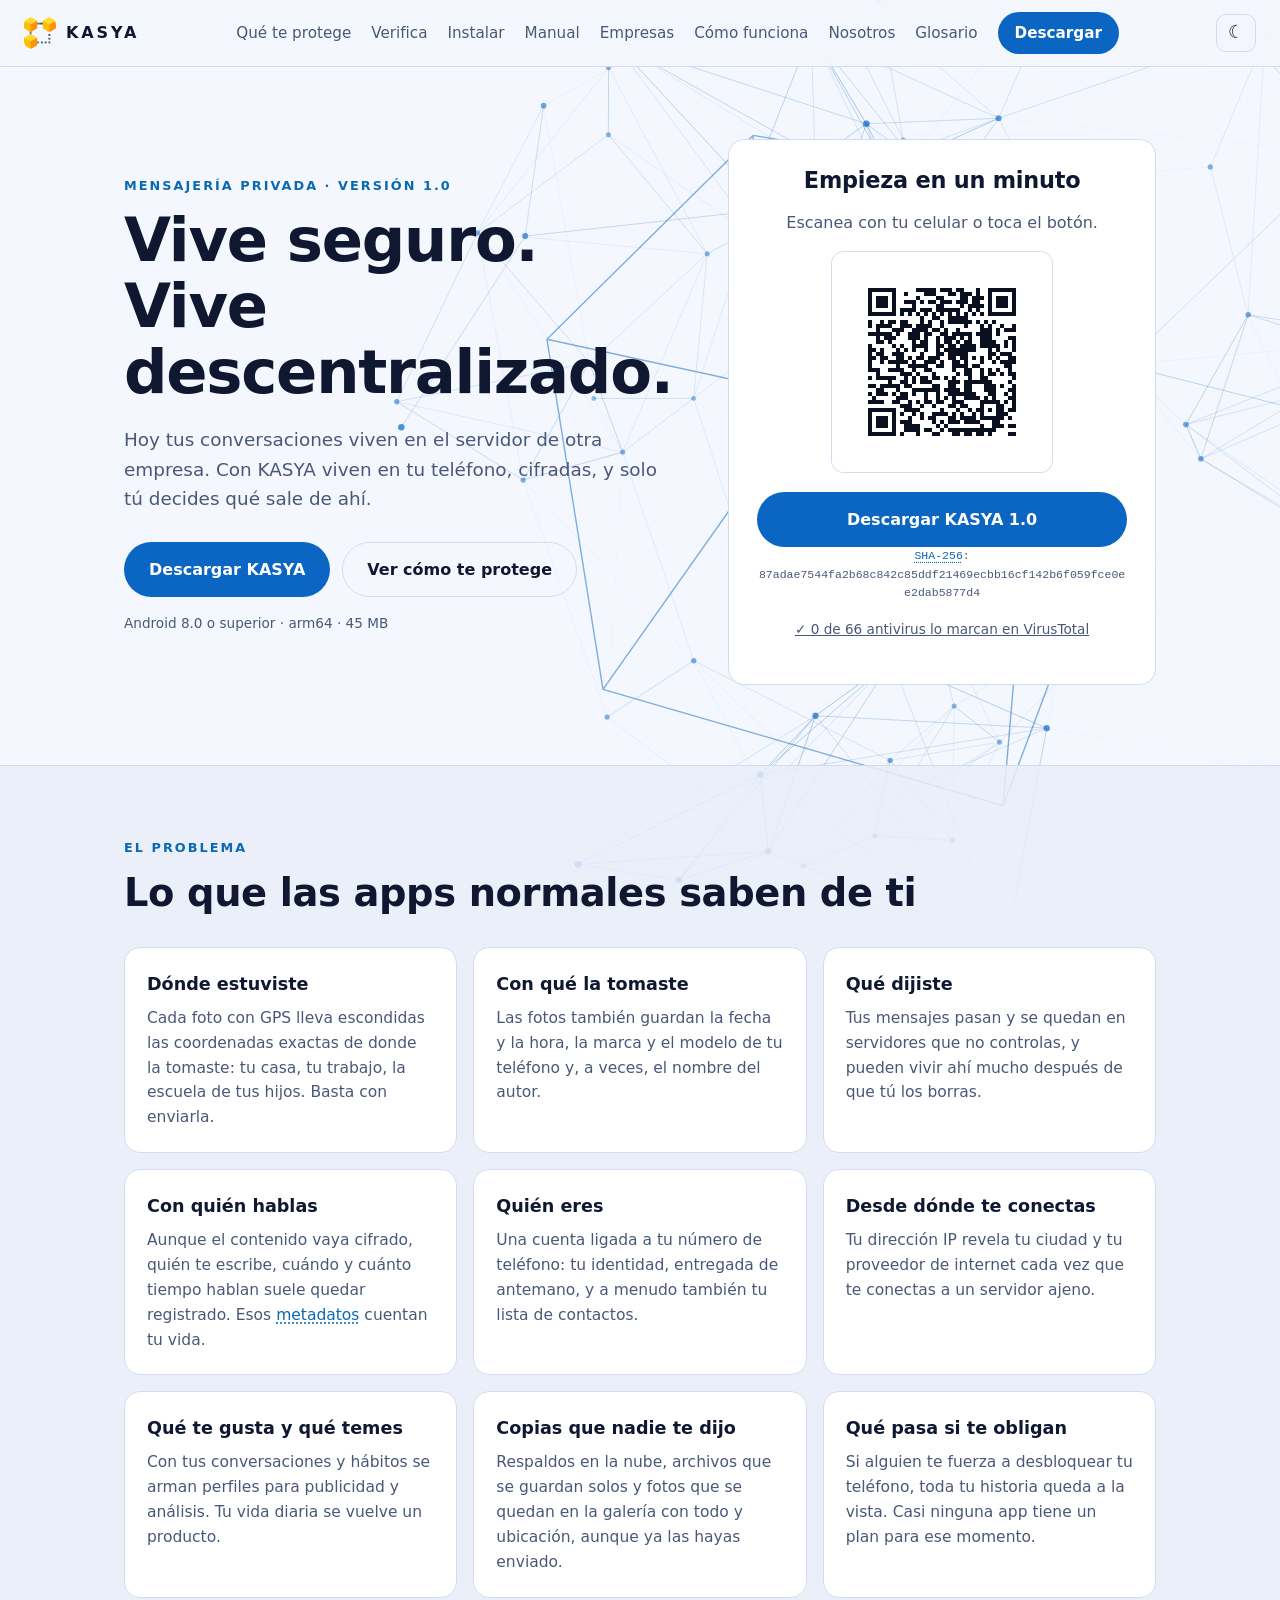
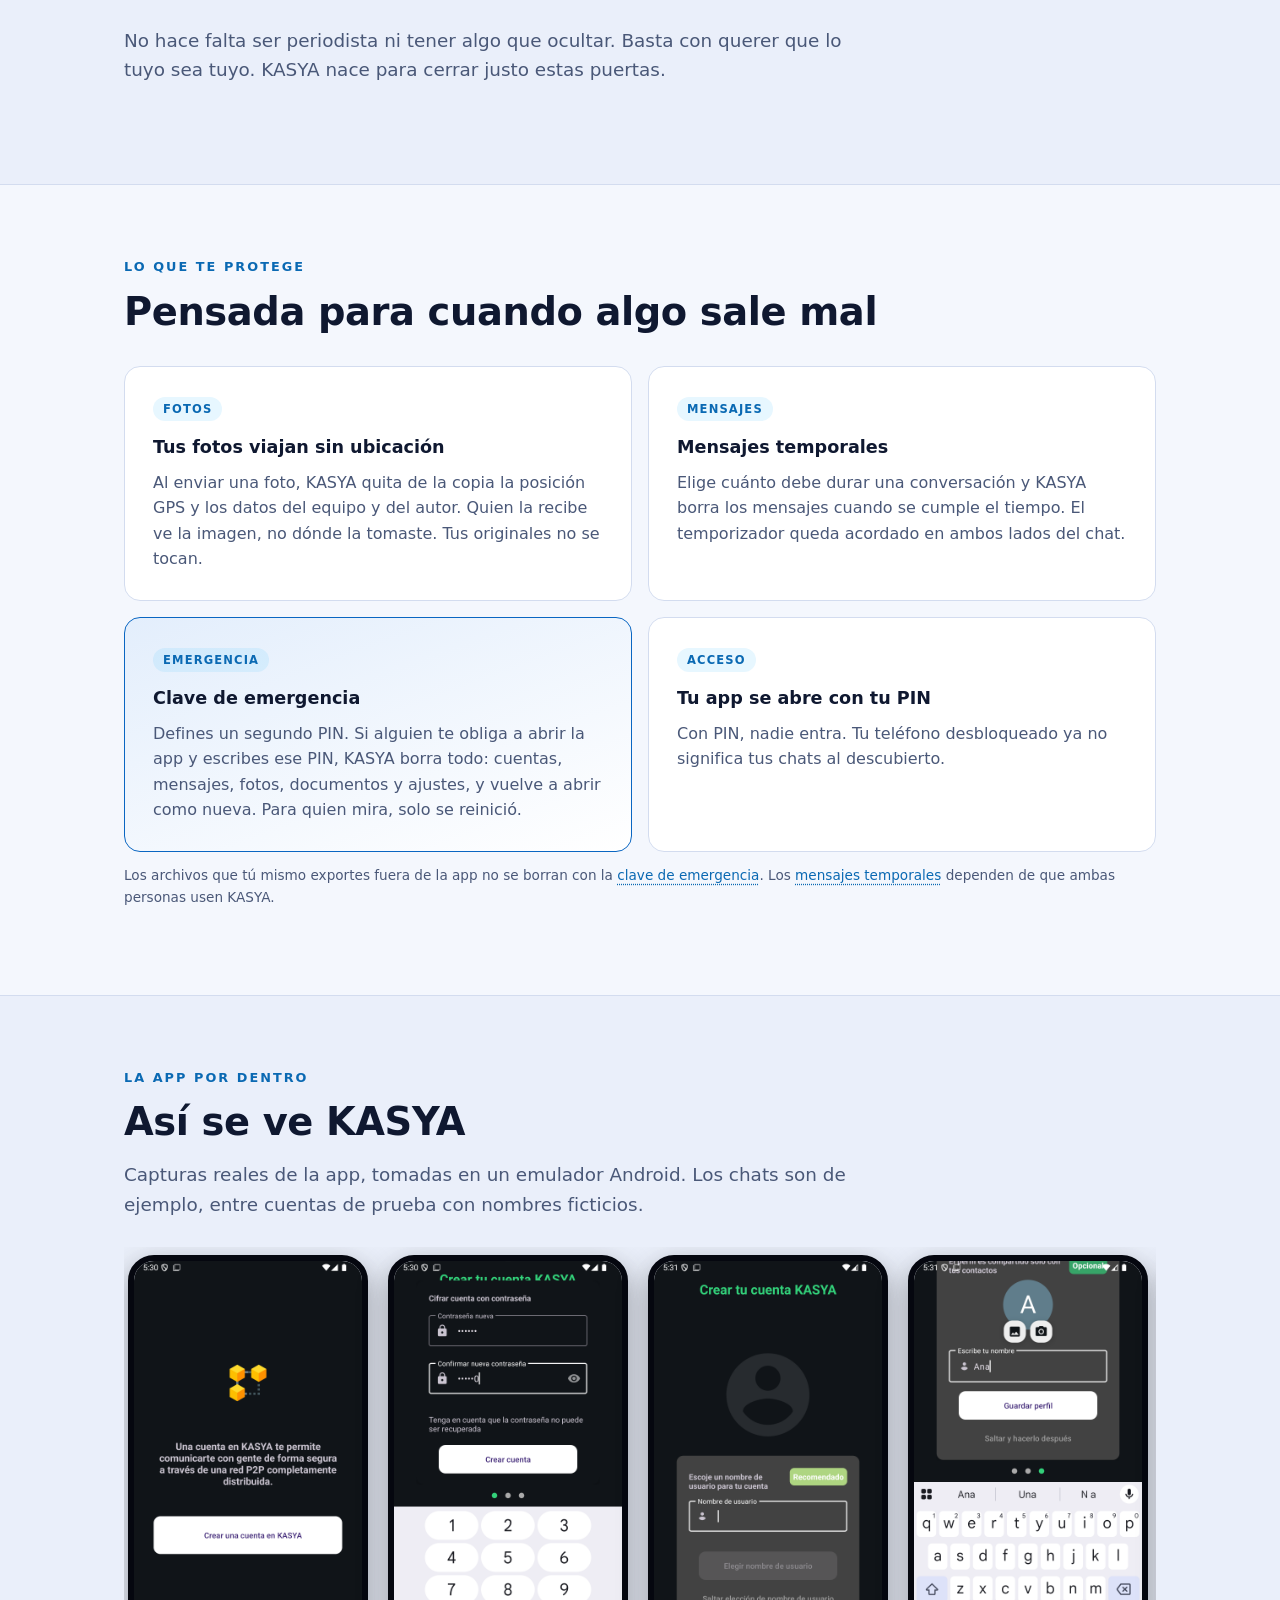
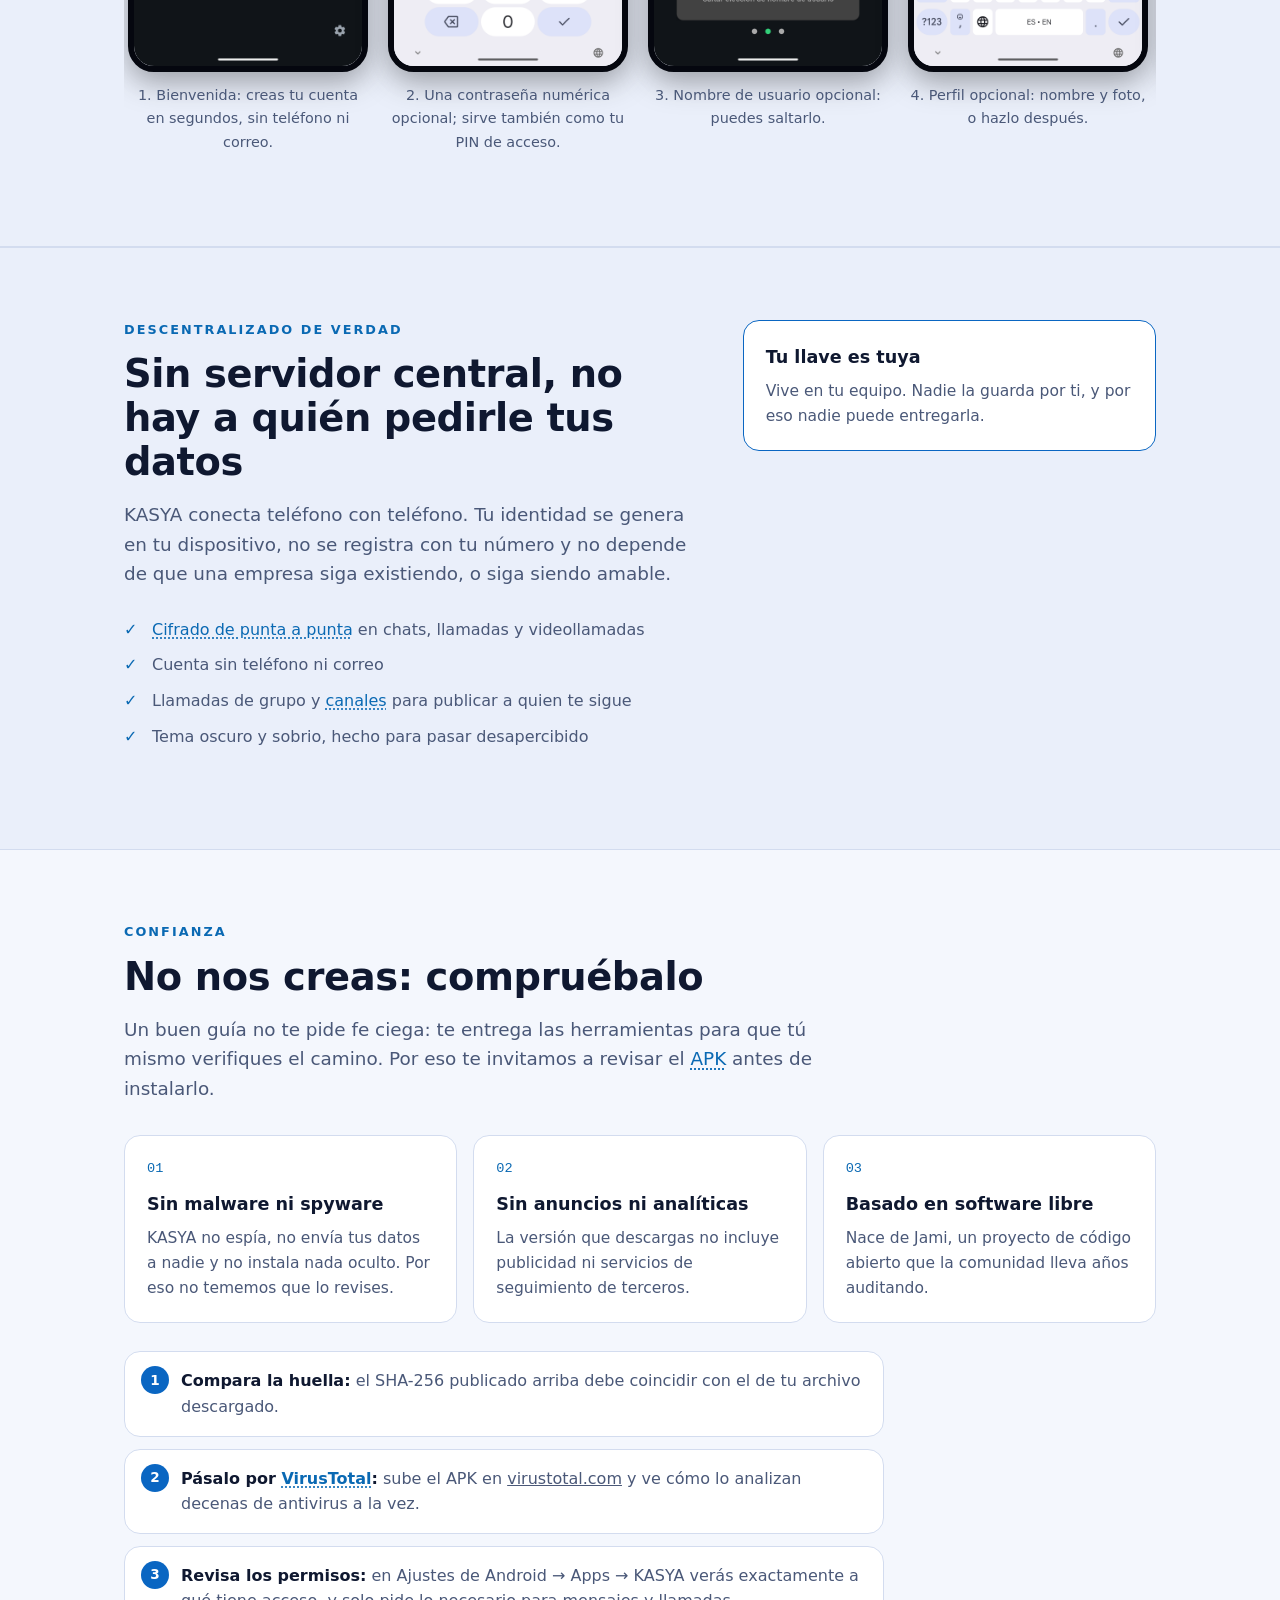
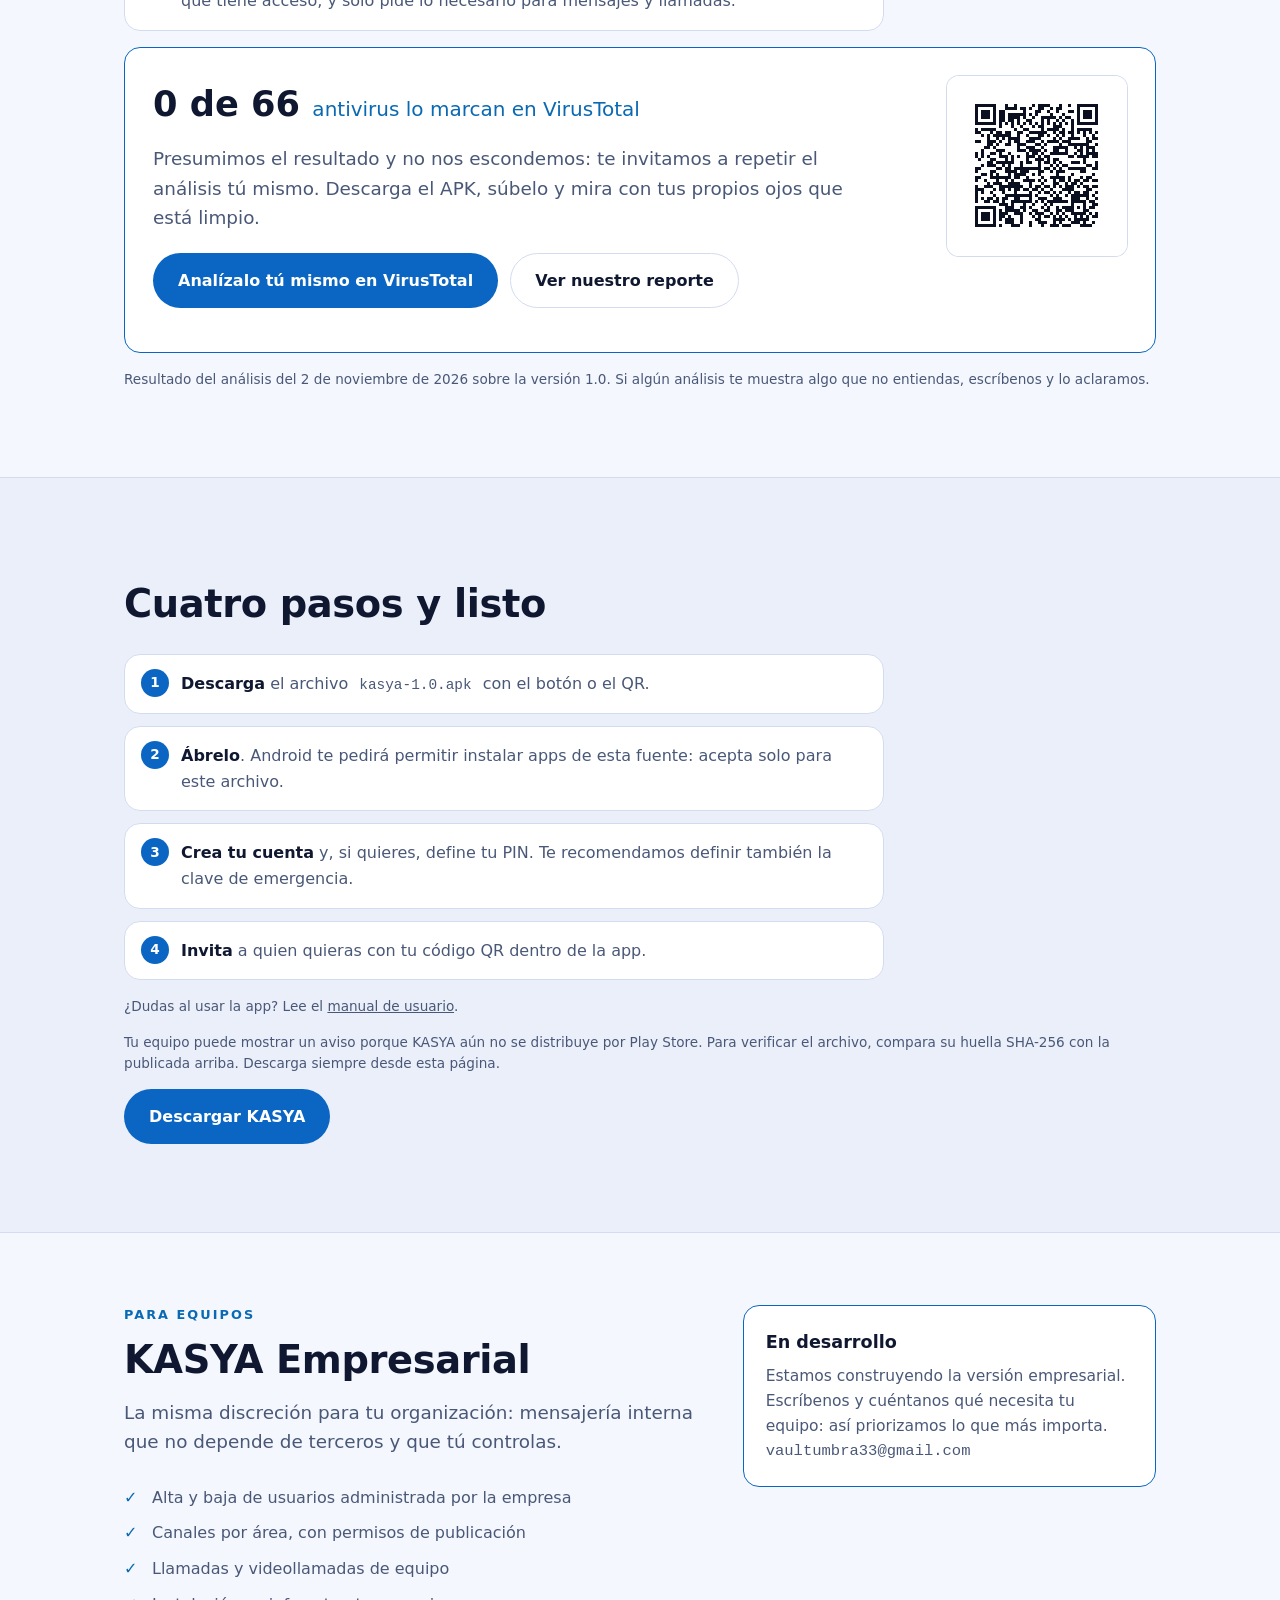
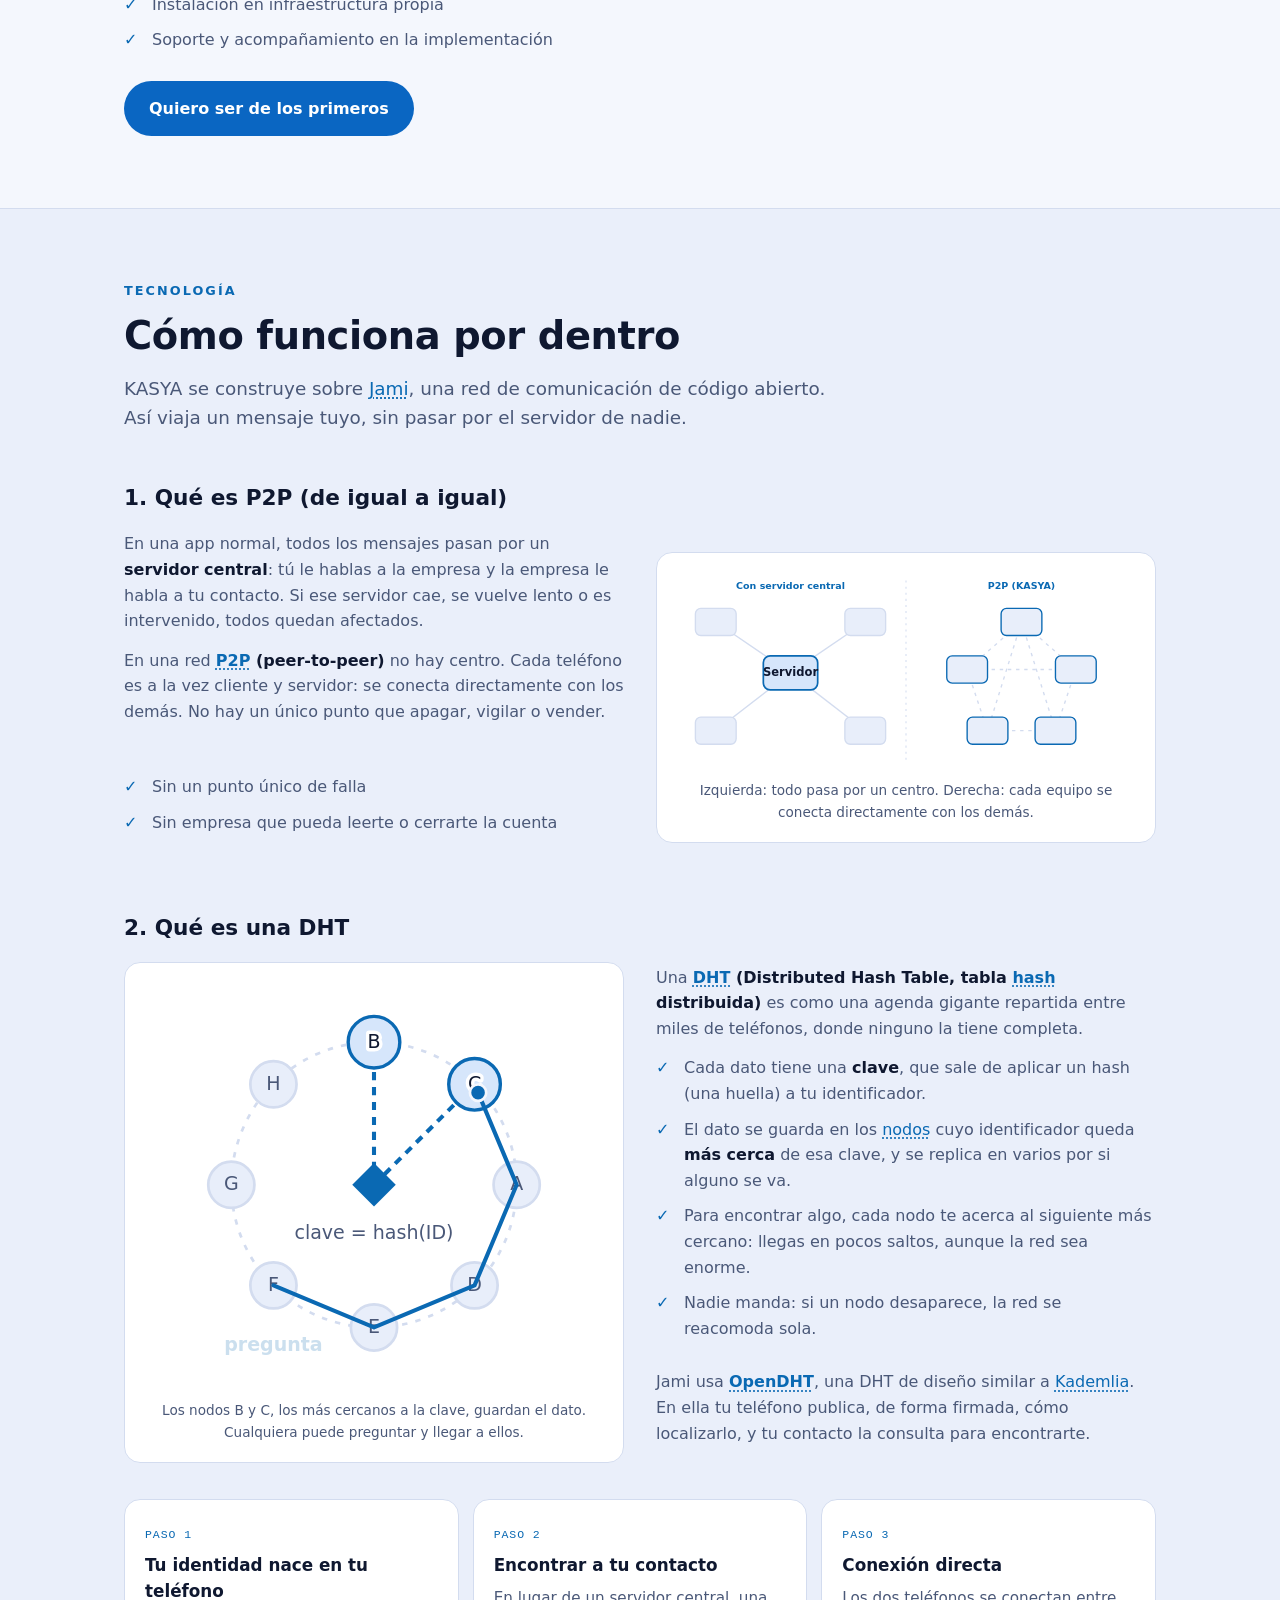
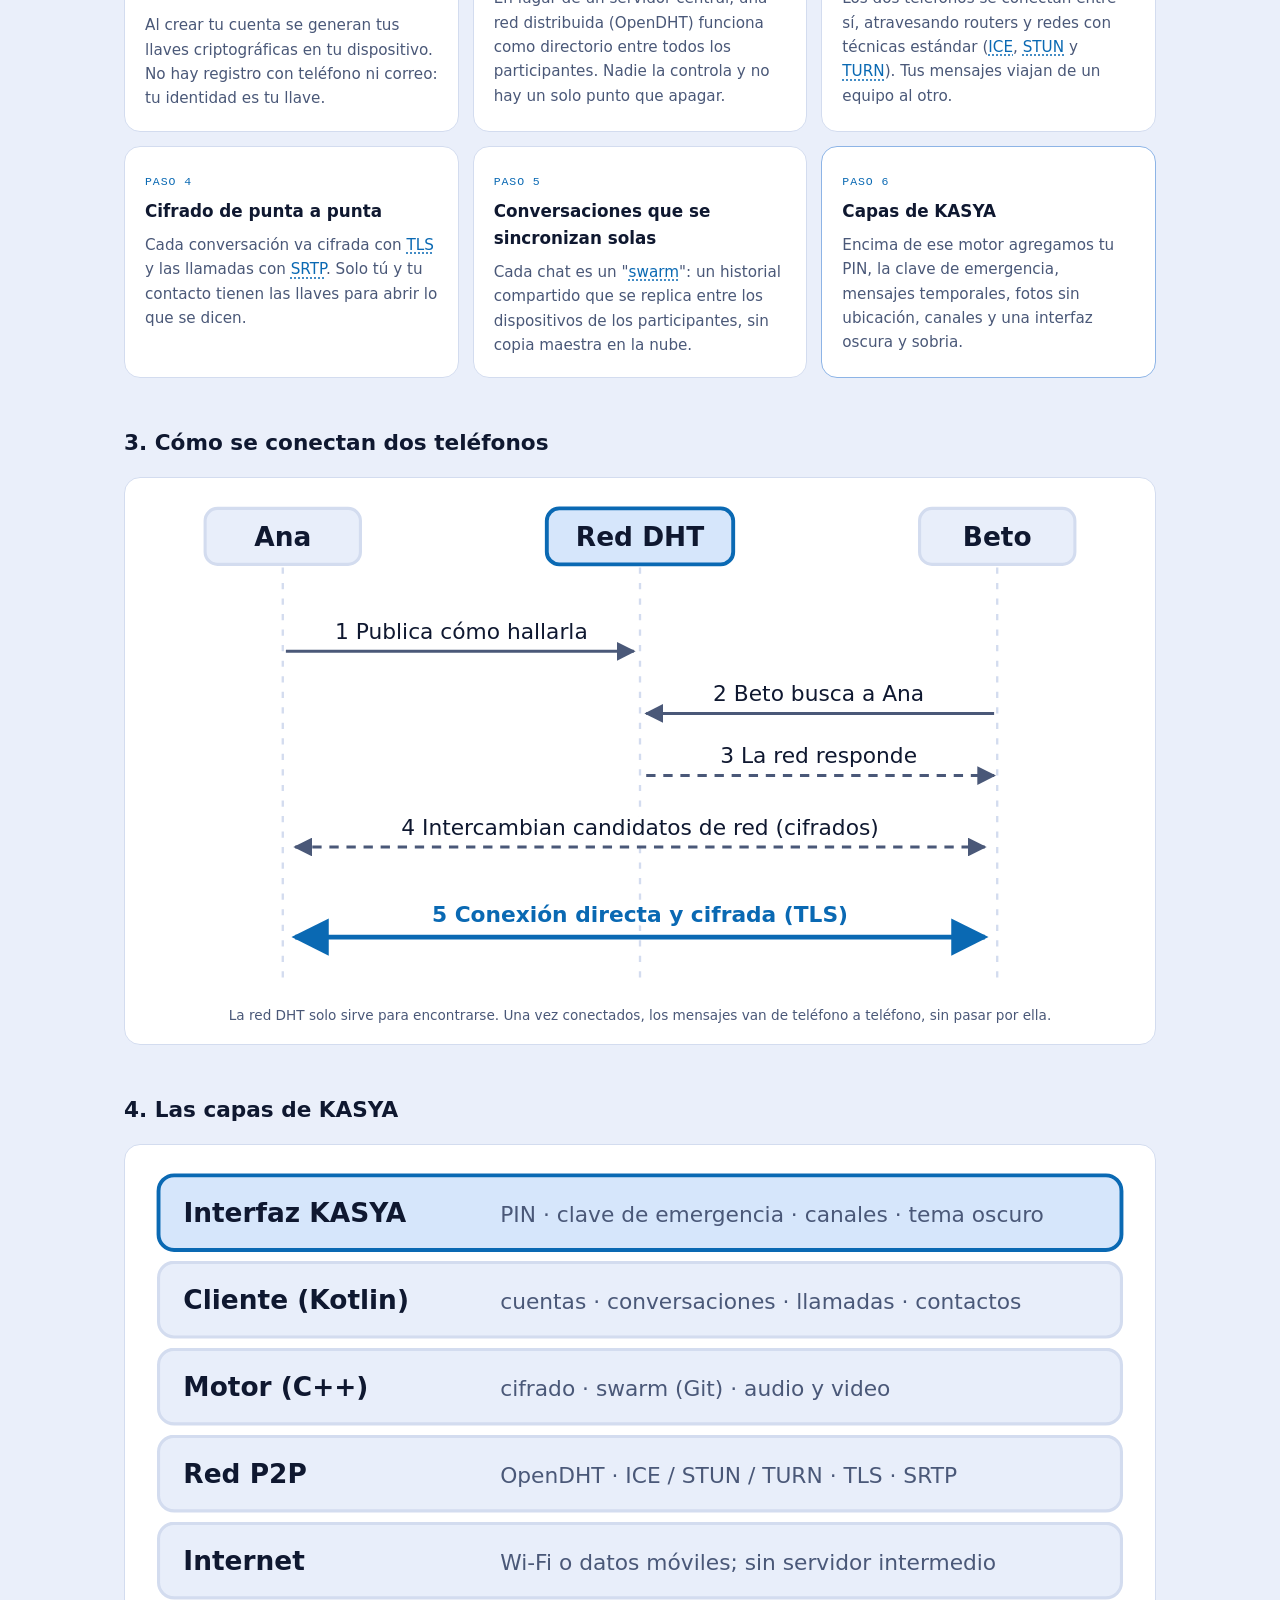
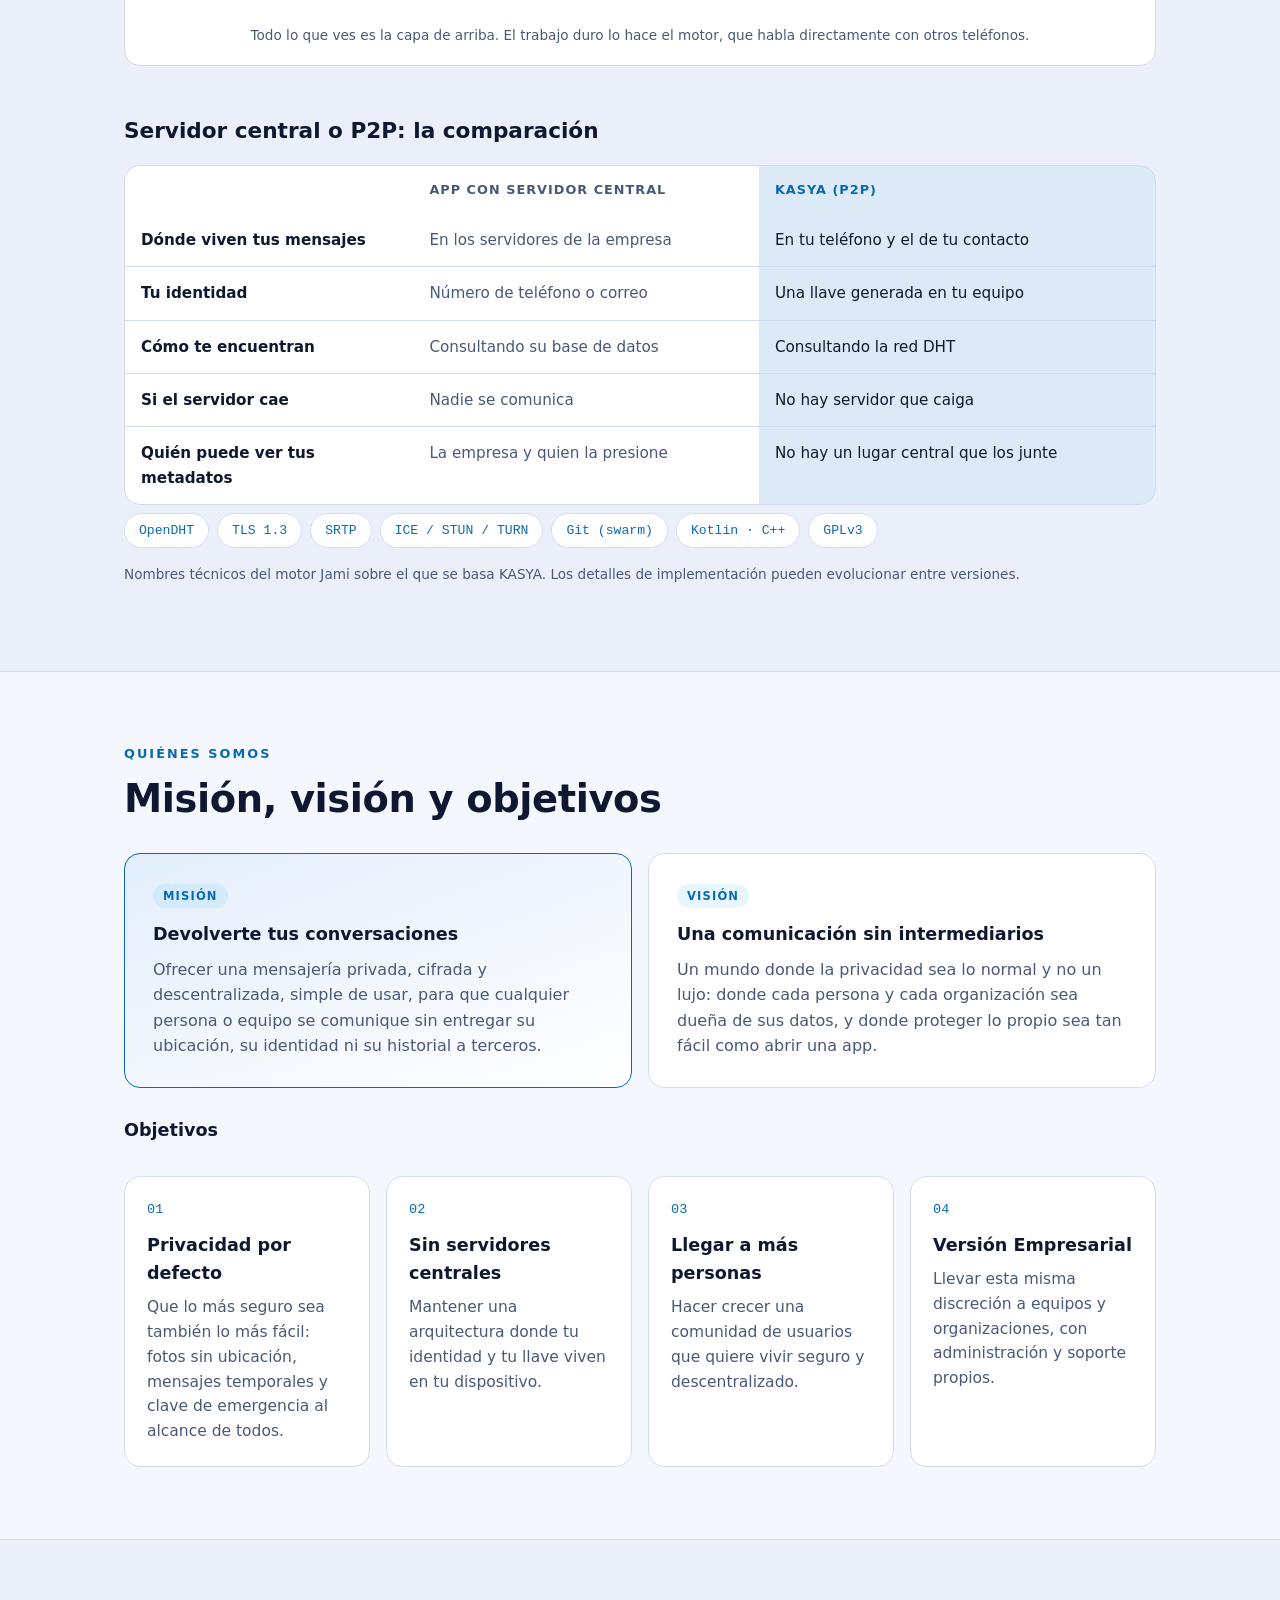
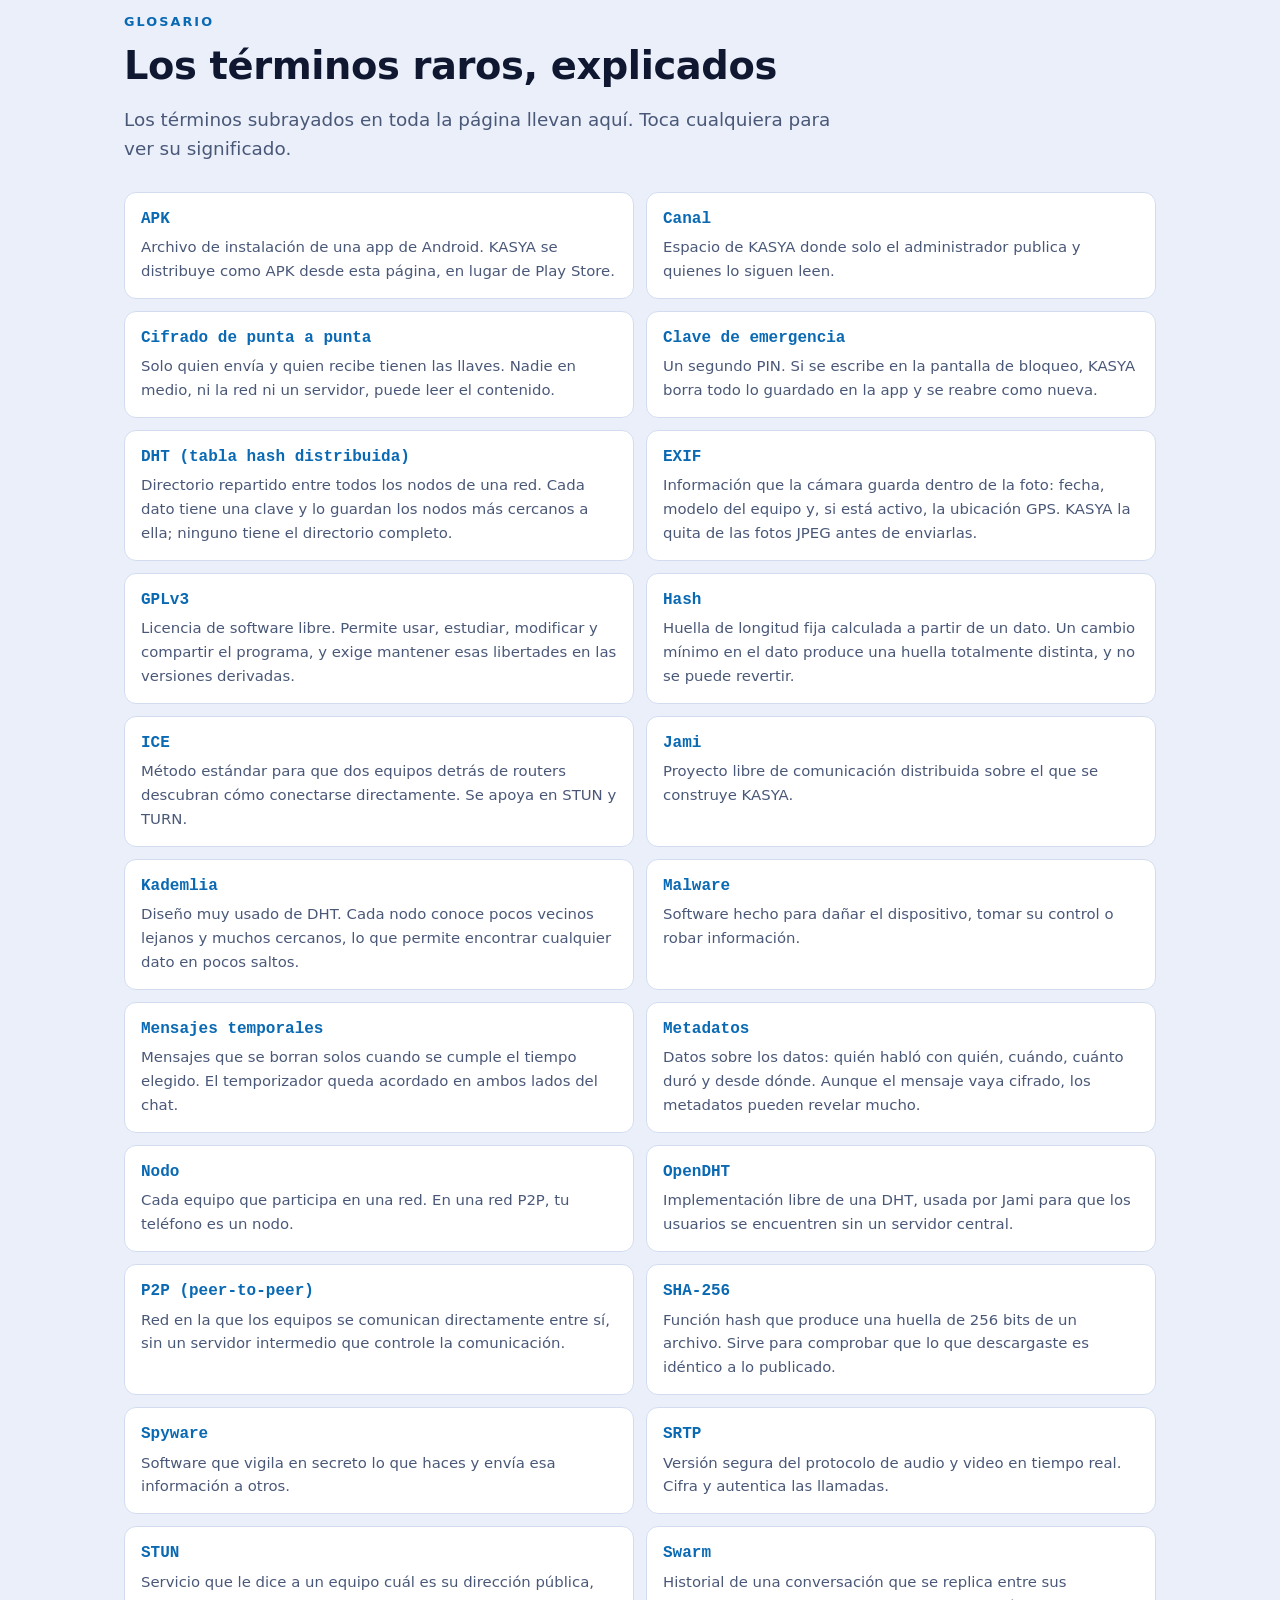
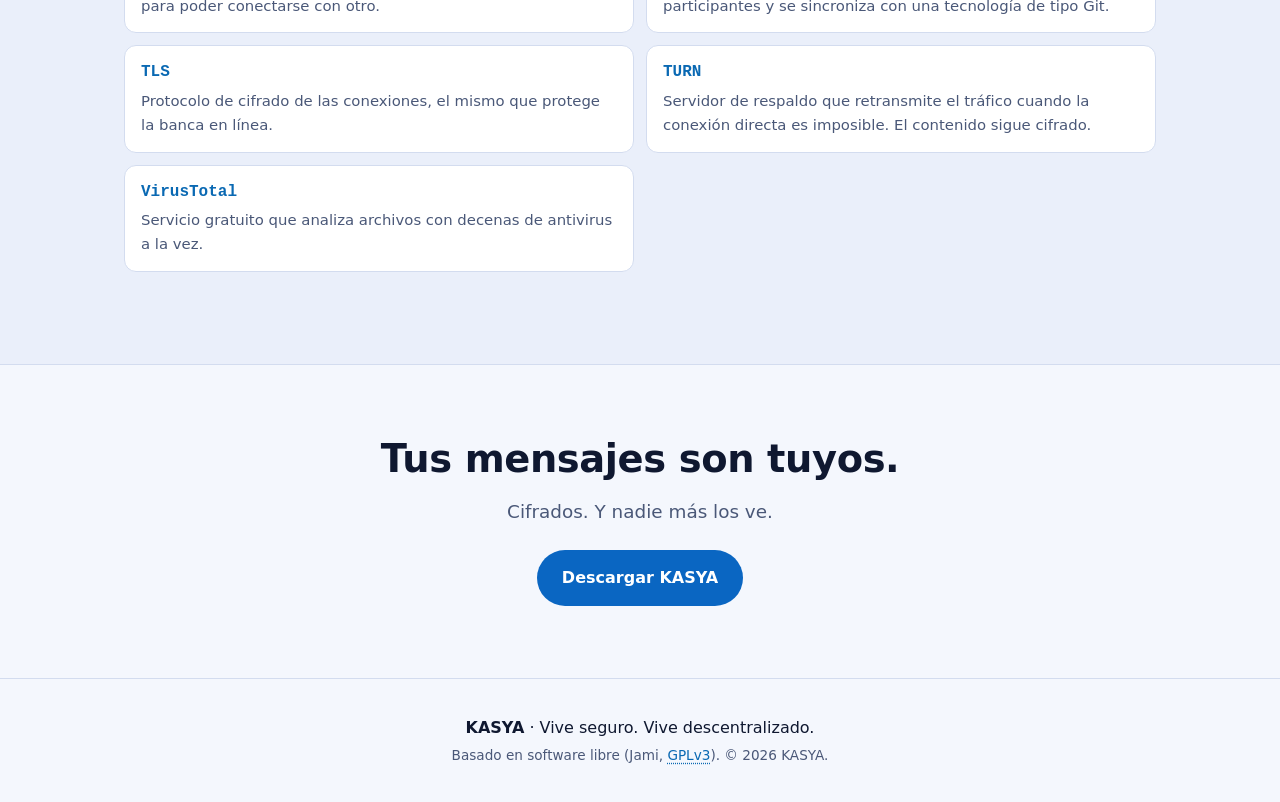
==== commit 9d6be949: "Web: animar diagrama de la DHT Co-Authored-By: Claude Sonnet 5.5 <noreply@anthropic.com>" ====
--- a/index.html
+++ b/index.html
@@ -10,7 +10,7 @@
 <meta property="og:description" content="Fotos sin ubicación, mensajes temporales y clave de emergencia. Sin servidores centrales.">
 <meta property="og:type" content="website">
 <link rel="icon" href="assets/icon.png">
-<link rel="stylesheet" href="assets/style.css?v=20261102h">
+<link rel="stylesheet" href="assets/style.css?v=20261102i">
 <script>document.documentElement.classList.add('js');try{var t=localStorage.getItem('kasya-theme');if(!t)t=matchMedia('(prefers-color-scheme: light)').matches?'light':'dark';document.documentElement.setAttribute('data-theme',t)}catch(e){document.documentElement.setAttribute('data-theme','dark')}</script>
 </head>
 <body>
@@ -268,6 +268,20 @@
           <text class="d-m" x="275" y="154" text-anchor="middle">A</text><text class="d-m" x="244" y="228" text-anchor="middle">D</text>
           <text class="d-m" x="170" y="259" text-anchor="middle">E</text><text class="d-m" x="96" y="228" text-anchor="middle">F</text>
           <text class="d-m" x="65" y="154" text-anchor="middle">G</text><text class="d-m" x="96" y="80" text-anchor="middle">H</text>
+          <g class="dht-anim" aria-hidden="true">
+            <path class="d-trail" d="M96 224 L170 255 L244 224 L275 150 L244 76" pathLength="100" stroke-dasharray="100" stroke-dashoffset="100">
+              <animate attributeName="stroke-dashoffset" dur="8s" repeatCount="indefinite" calcMode="linear" keyTimes="0;0.5;0.9;1" values="100;0;0;100"/>
+              <animate attributeName="opacity" dur="8s" repeatCount="indefinite" keyTimes="0;0.85;1" values="1;1;0"/>
+            </path>
+            <circle class="d-pkt" r="6" cx="0" cy="0">
+              <animateMotion dur="8s" repeatCount="indefinite" calcMode="linear" keyTimes="0;0.5;1" keyPoints="0;1;1" path="M96 224 L170 255 L244 224 L275 150 L244 76"/>
+              <animate attributeName="opacity" dur="8s" repeatCount="indefinite" keyTimes="0;0.02;0.5;0.56;1" values="0;1;1;0;0"/>
+            </circle>
+            <circle class="d-ring" cx="244" cy="76" r="19" fill="none"><animate attributeName="r" dur="8s" repeatCount="indefinite" keyTimes="0;0.5;0.8;1" values="19;19;46;46"/><animate attributeName="opacity" dur="8s" repeatCount="indefinite" keyTimes="0;0.5;0.52;0.8;1" values="0;0;.9;0;0"/></circle>
+            <circle class="d-ring" cx="170" cy="45" r="19" fill="none"><animate attributeName="r" dur="8s" repeatCount="indefinite" keyTimes="0;0.56;0.86;1" values="19;19;46;46"/><animate attributeName="opacity" dur="8s" repeatCount="indefinite" keyTimes="0;0.56;0.58;0.86;1" values="0;0;.9;0;0"/></circle>
+            <text class="d-a" x="96" y="272" text-anchor="middle">pregunta<animate attributeName="opacity" dur="8s" repeatCount="indefinite" keyTimes="0;0.02;0.45;0.5;1" values="0;1;1;0;0"/></text>
+            <text class="d-a" x="262" y="22" text-anchor="middle">tienen el dato<animate attributeName="opacity" dur="8s" repeatCount="indefinite" keyTimes="0;0.5;0.56;0.85;0.92;1" values="0;0;1;1;0;0"/></text>
+          </g>
         </svg>
         <figcaption>Los nodos B y C, los más cercanos a la clave, guardan el dato. Cualquiera puede preguntar y llegar a ellos.</figcaption>
       </figure>
@@ -434,9 +448,9 @@
   <p class="fine">Basado en software libre (Jami, <a class="term" href="#g-gplv3">GPLv3</a>). © <span id="year"></span> KASYA.</p>
 </footer>
 
-<script src="config.js?v=20261102h"></script>
-<script src="assets/qrcode.min.js?v=20261102h" onerror="window.__noqr=true"></script>
-<script src="assets/site.js?v=20261102h"></script>
-<script src="assets/bg3d.js?v=20261102h" defer></script>
+<script src="config.js?v=20261102i"></script>
+<script src="assets/qrcode.min.js?v=20261102i" onerror="window.__noqr=true"></script>
+<script src="assets/site.js?v=20261102i"></script>
+<script src="assets/bg3d.js?v=20261102i" defer></script>
 </body>
 </html>
--- a/assets/style.css
+++ b/assets/style.css
@@ -218,7 +218,11 @@
 .js .diagram.in .seq { animation: fadeUp .6s ease both; animation-delay: calc(var(--i) * .45s); }
 .js .diagram.in .lay { animation: slideIn .6s ease both; animation-delay: calc(var(--i) * .25s); }
 
+.d-trail { stroke: var(--accent-2); stroke-width: 3; fill: none; stroke-linecap: round; stroke-linejoin: round; opacity: .8; }
+.d-pkt { fill: var(--accent-2); stroke: var(--bg); stroke-width: 2; }
+.d-ring { stroke: var(--accent-2); stroke-width: 2.5; }
 @media (prefers-reduced-motion: reduce) {
+  .dht-anim { display: none; }
   *, *::before, *::after { animation: none !important; transition: none !important; }
   .js .reveal, .js .diagram .seq, .js .diagram .lay { opacity: 1 !important; transform: none !important; }
 }
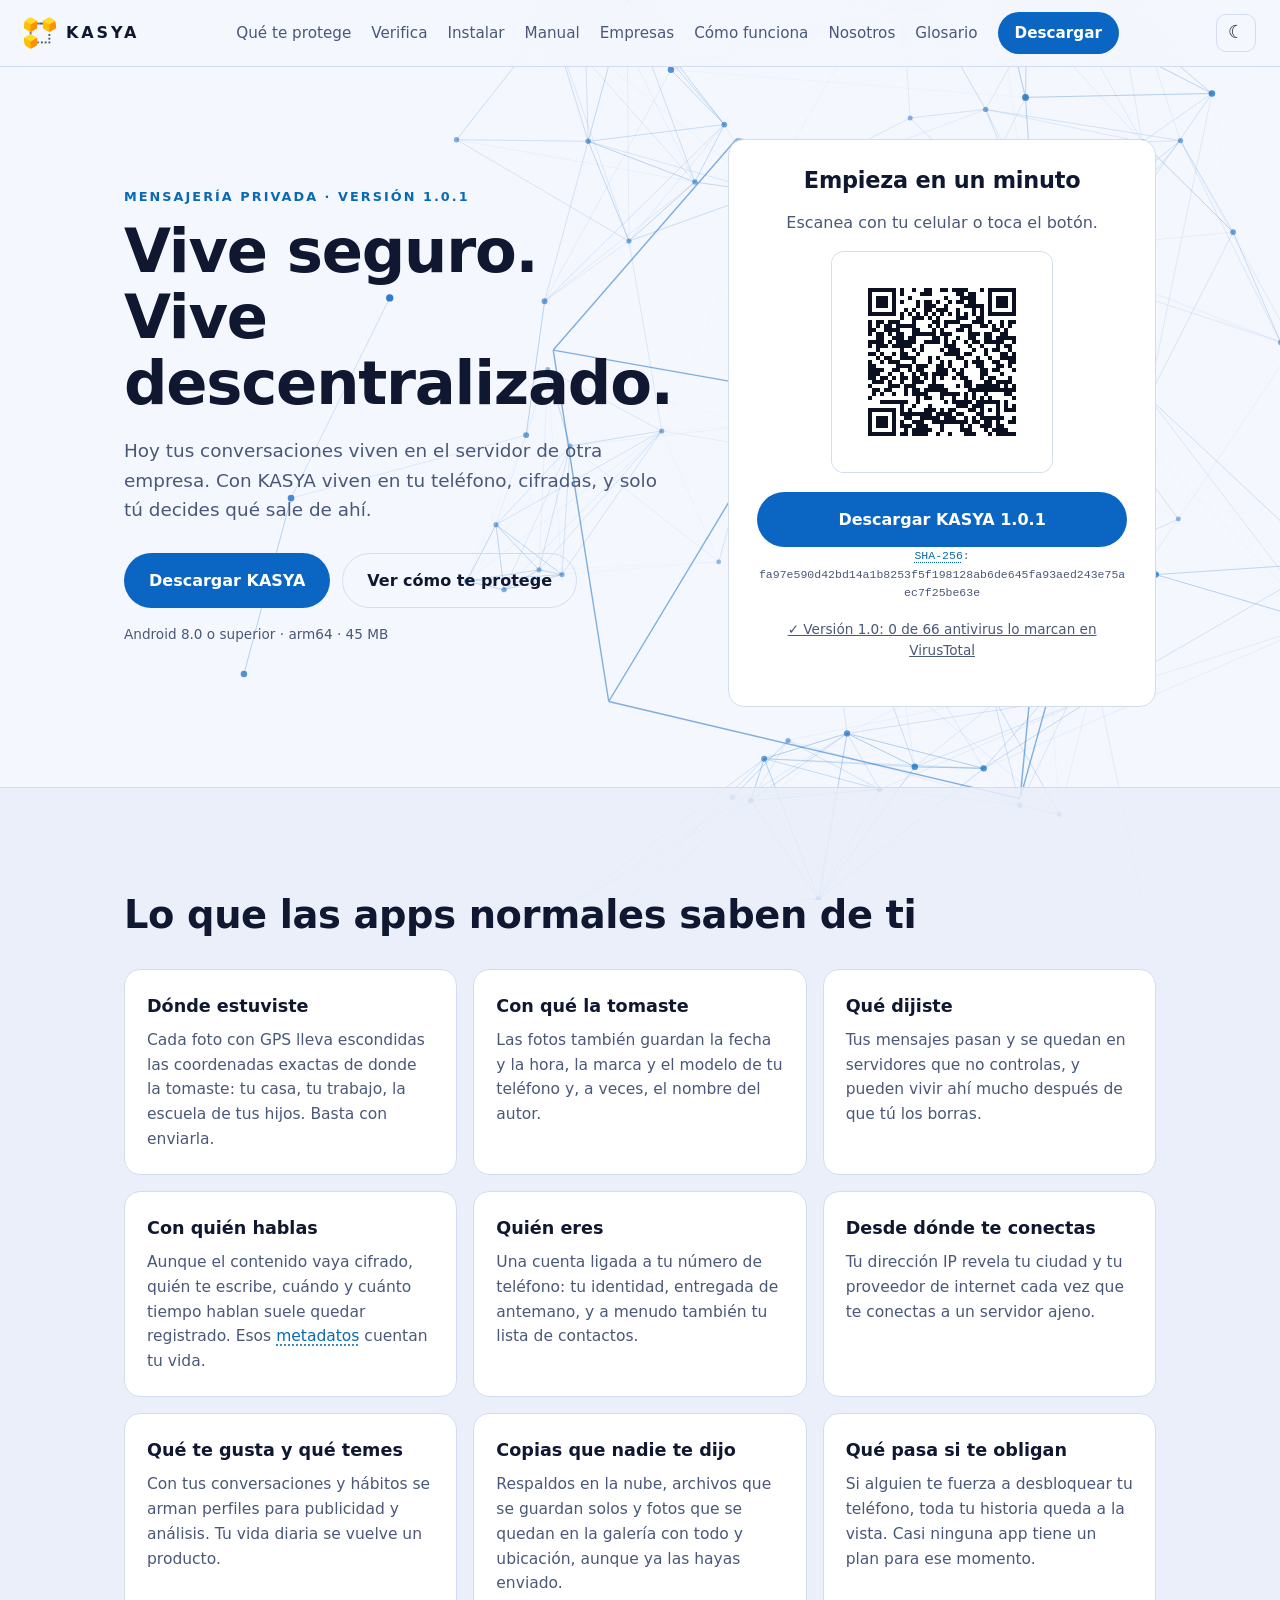
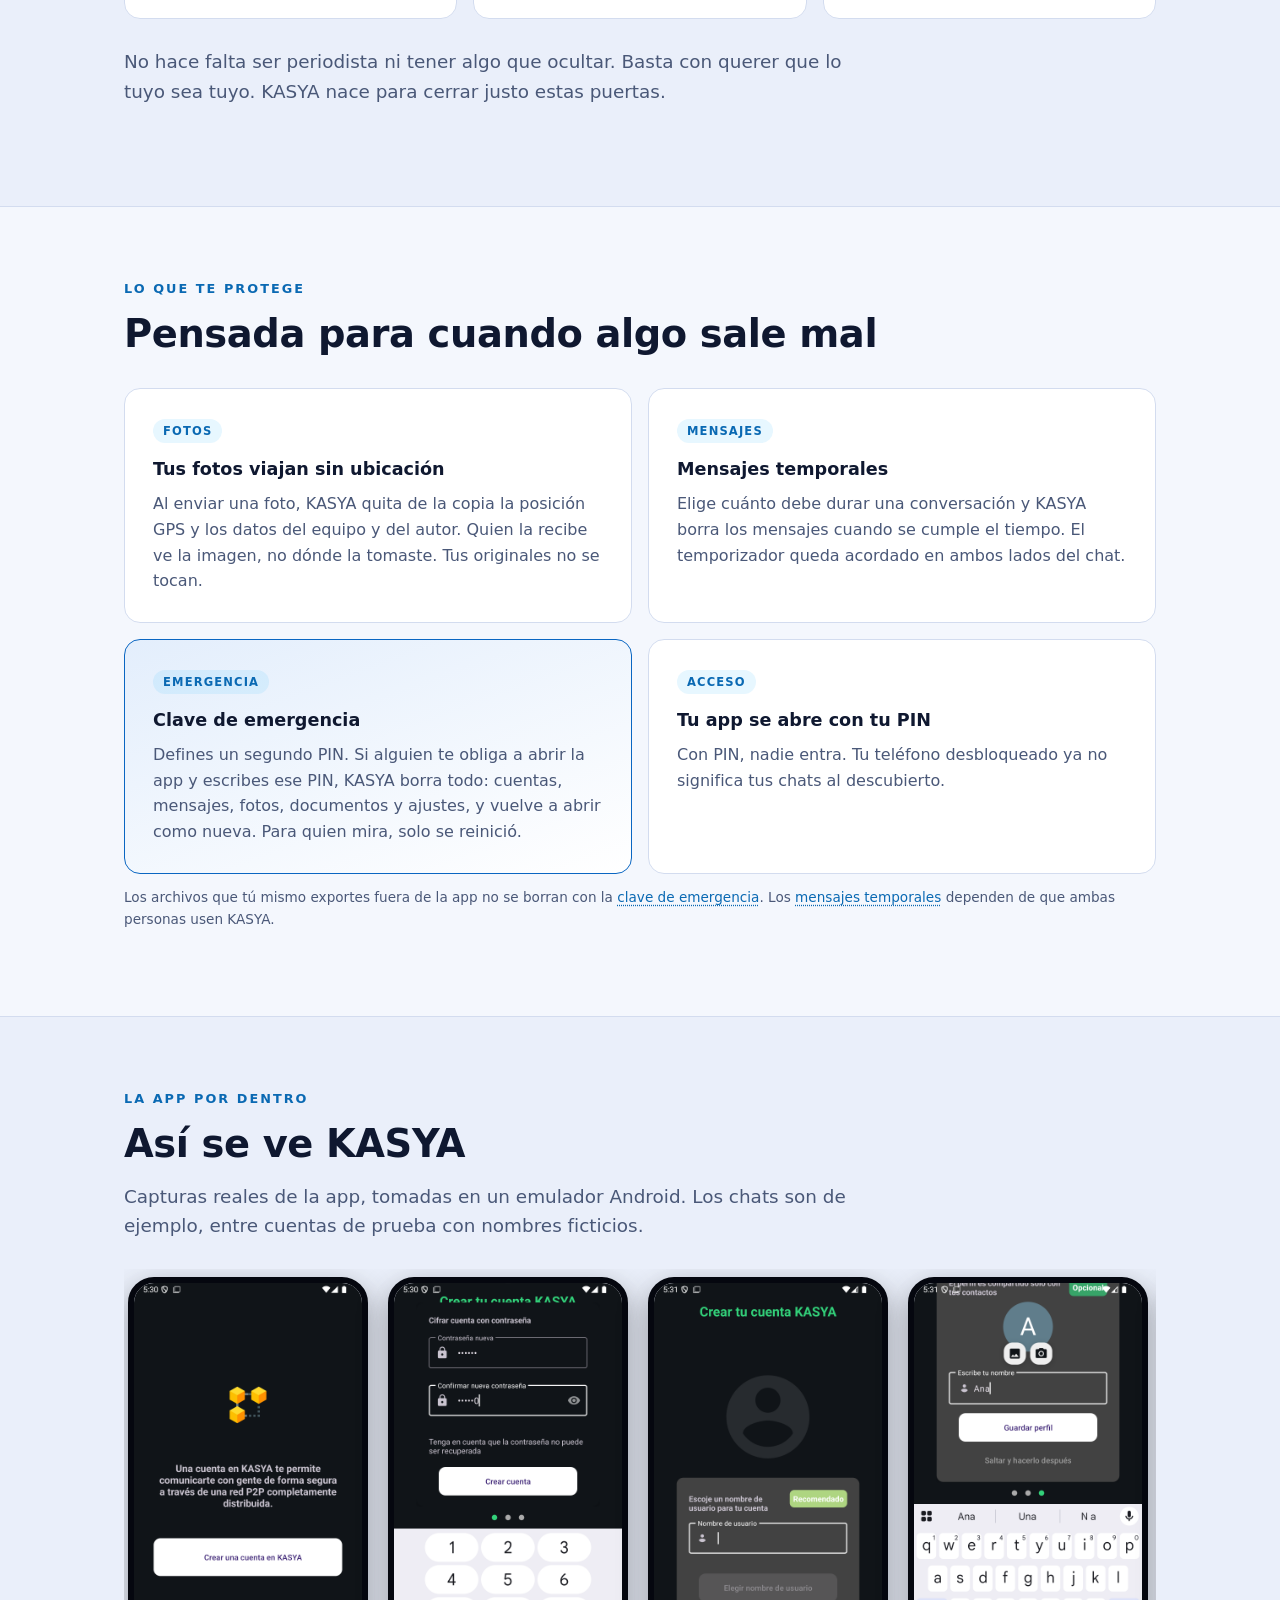
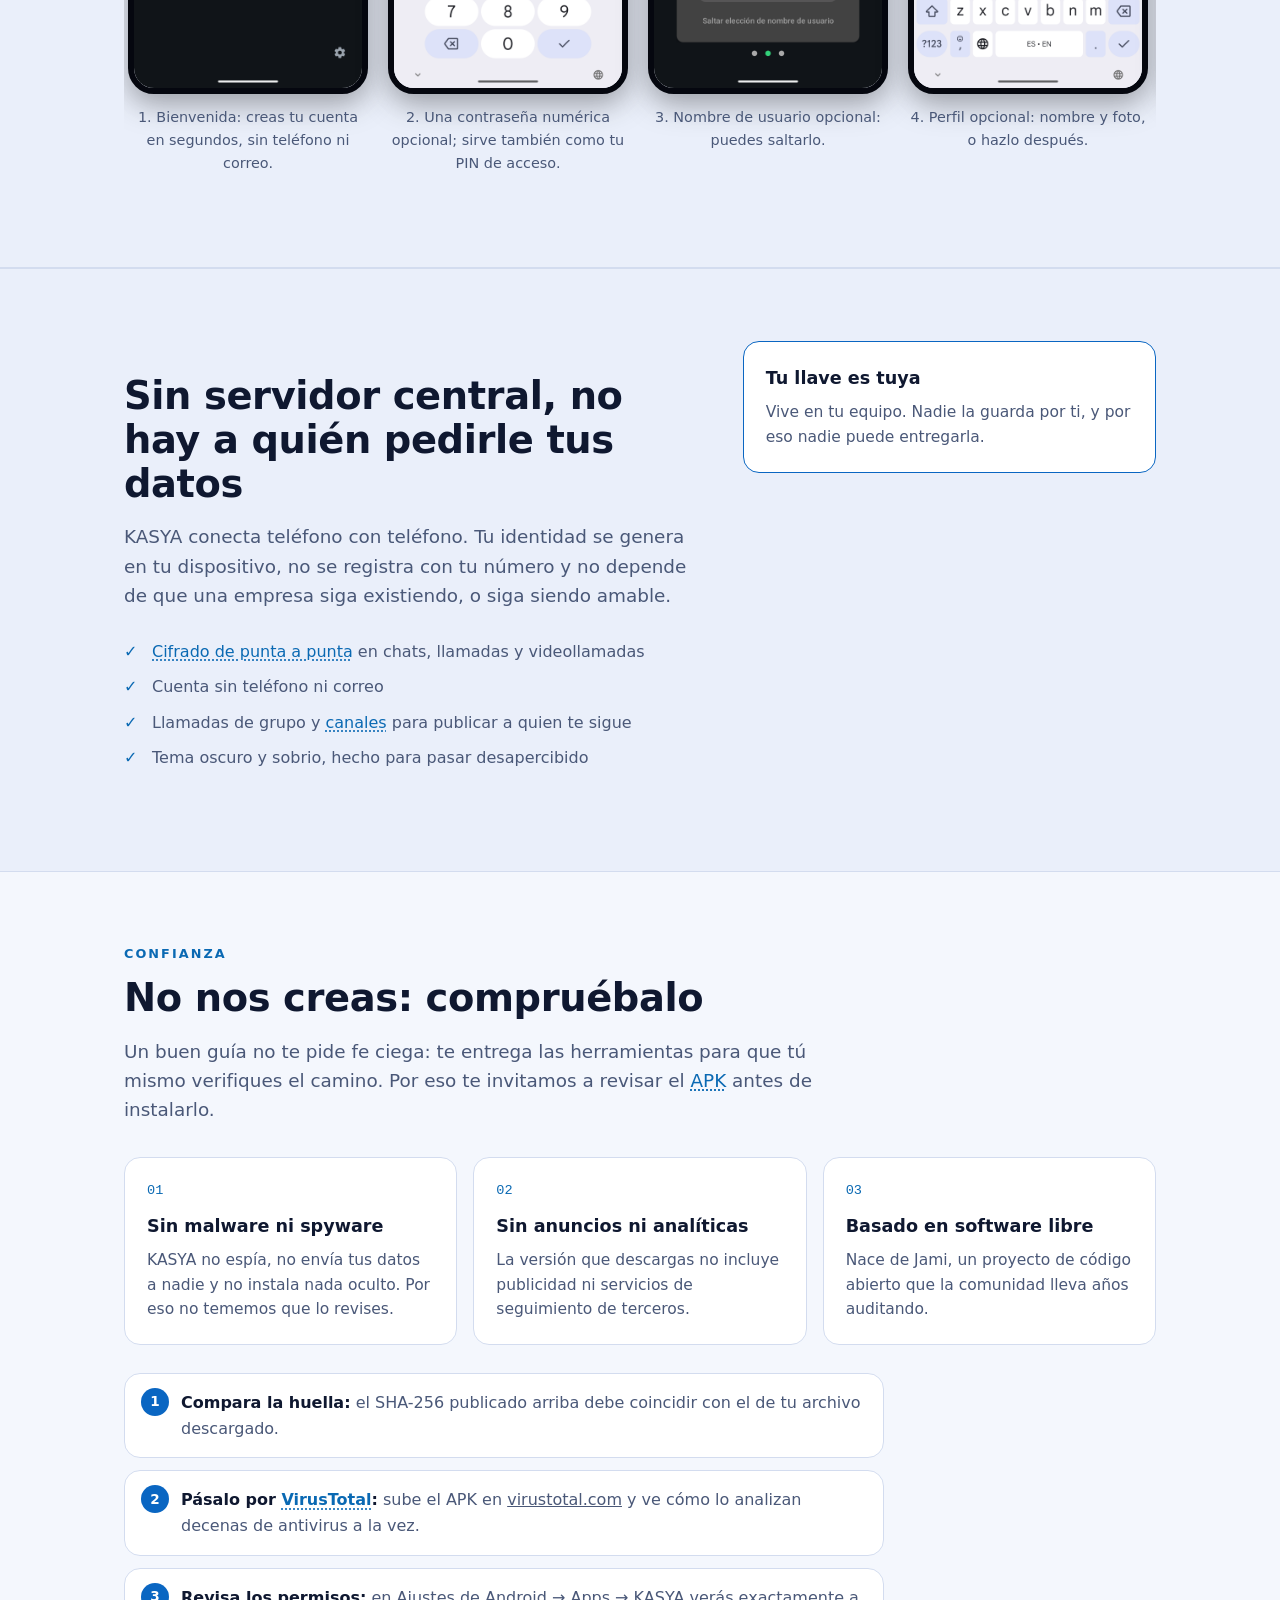
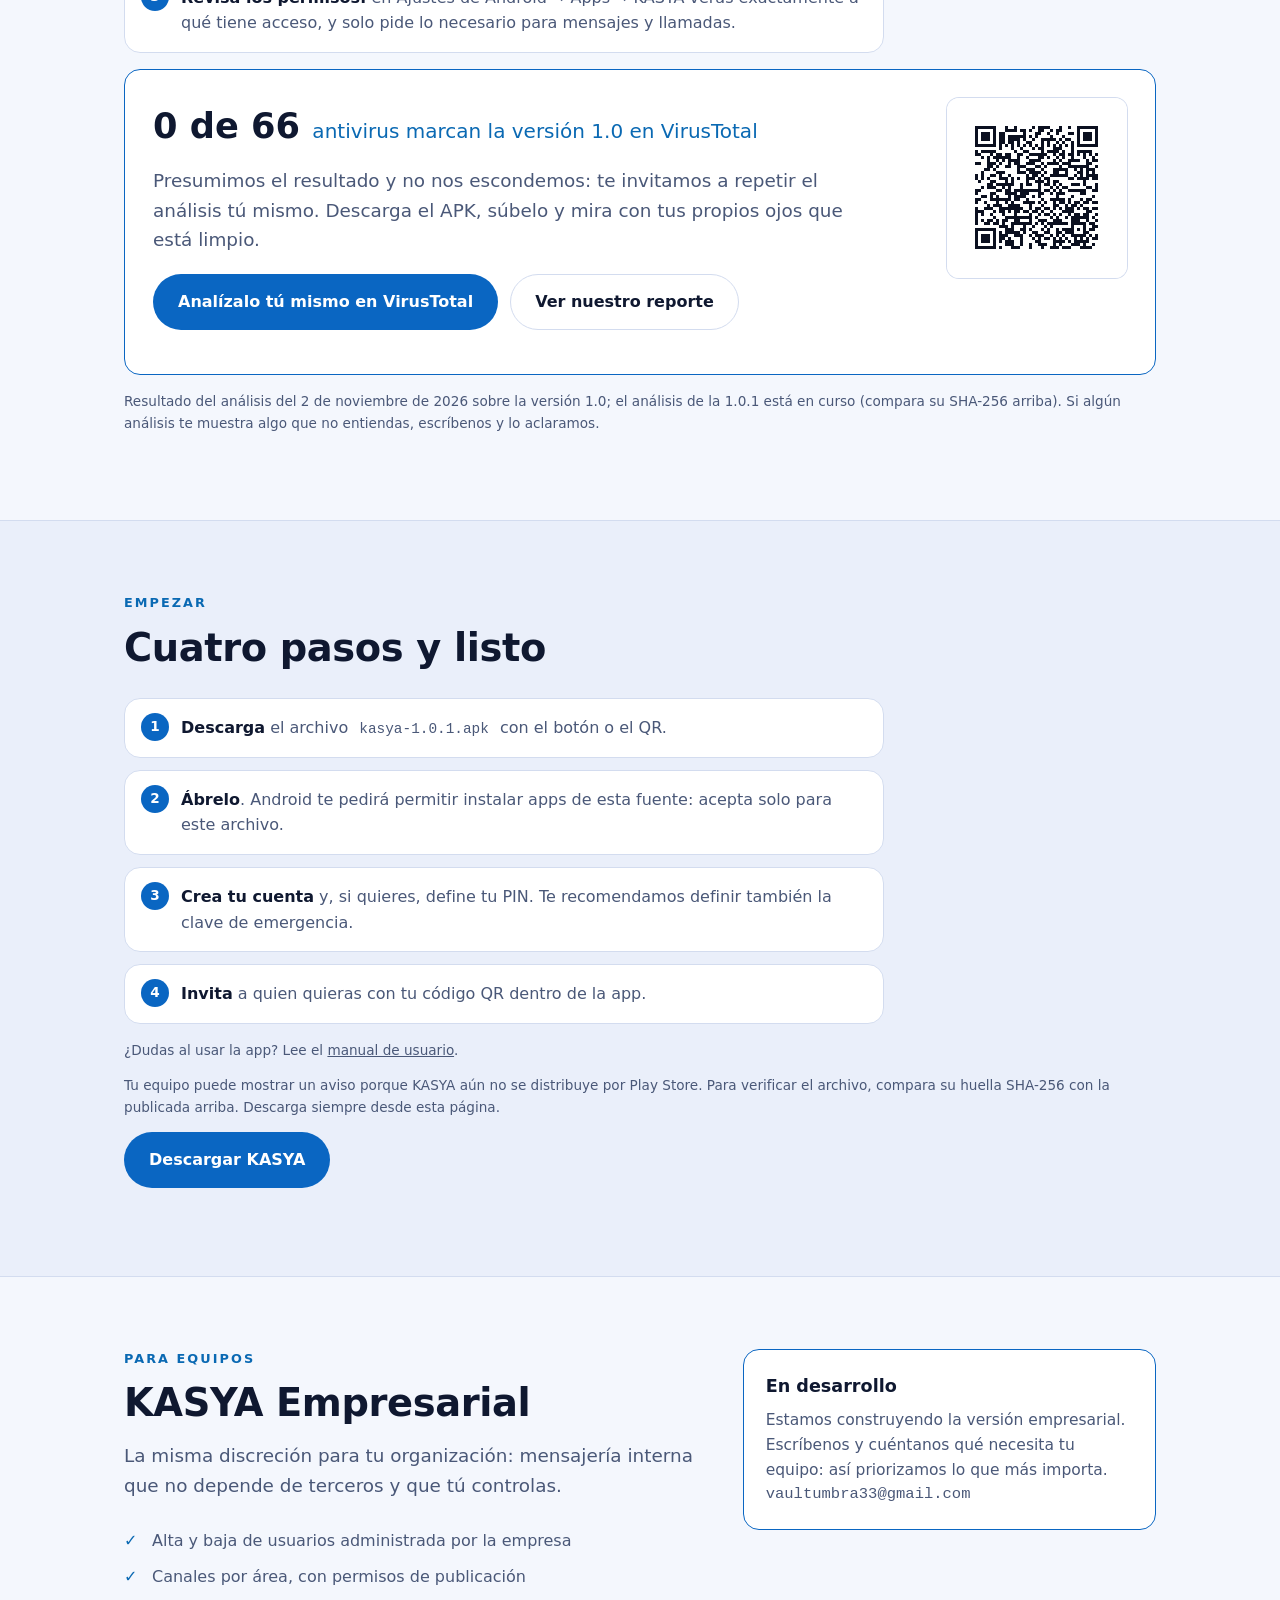
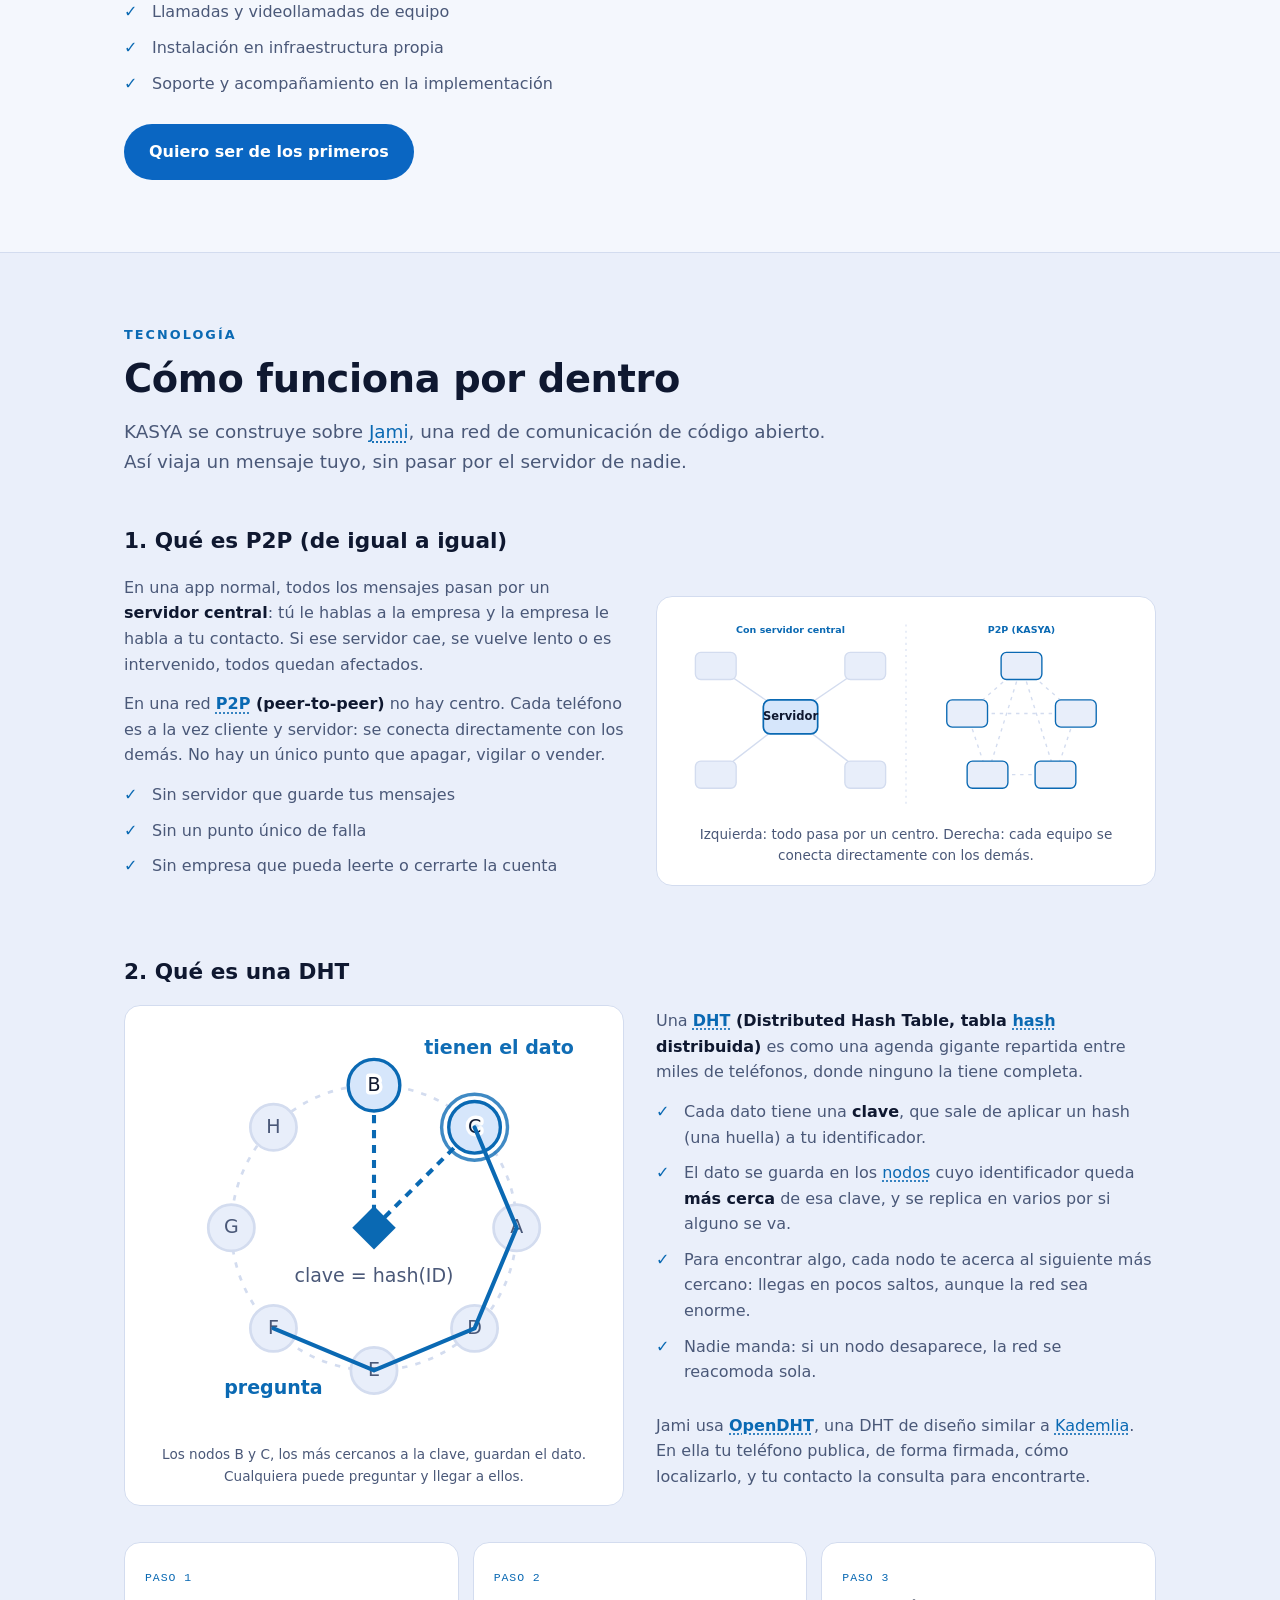
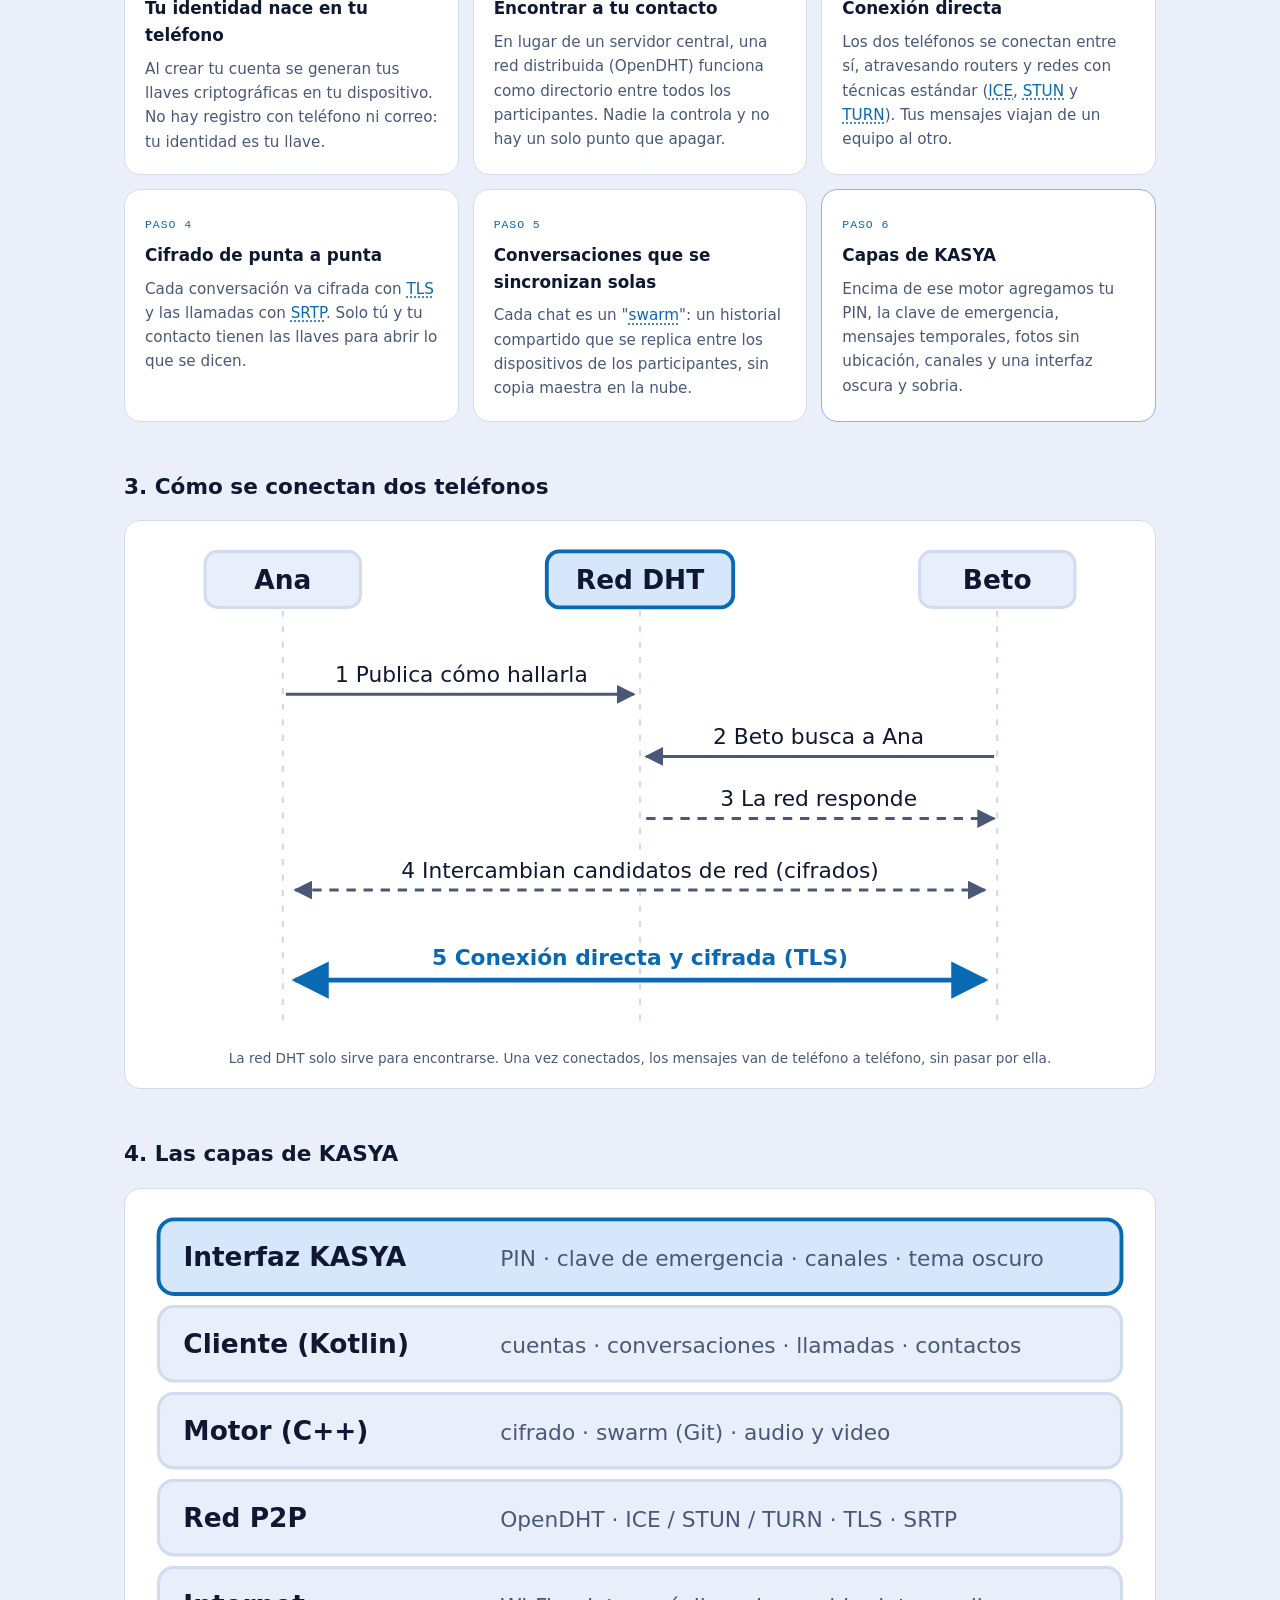
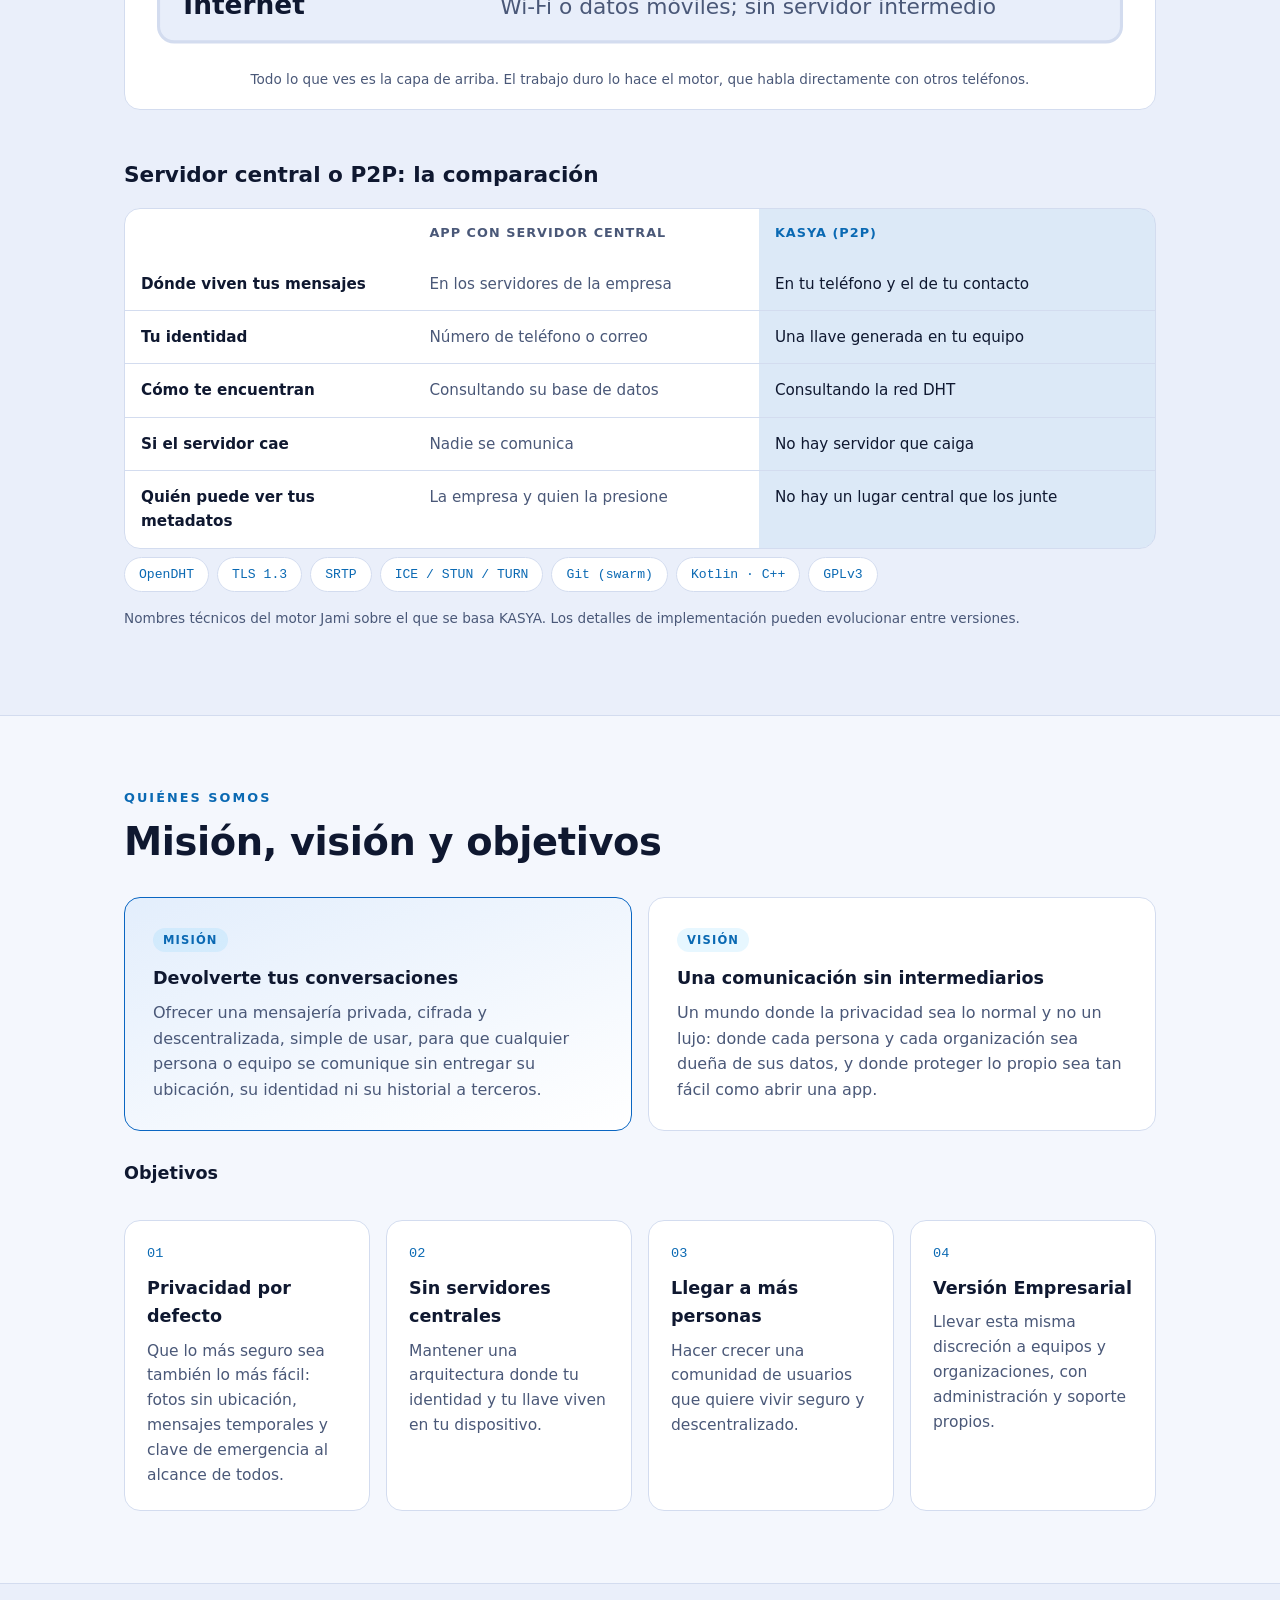
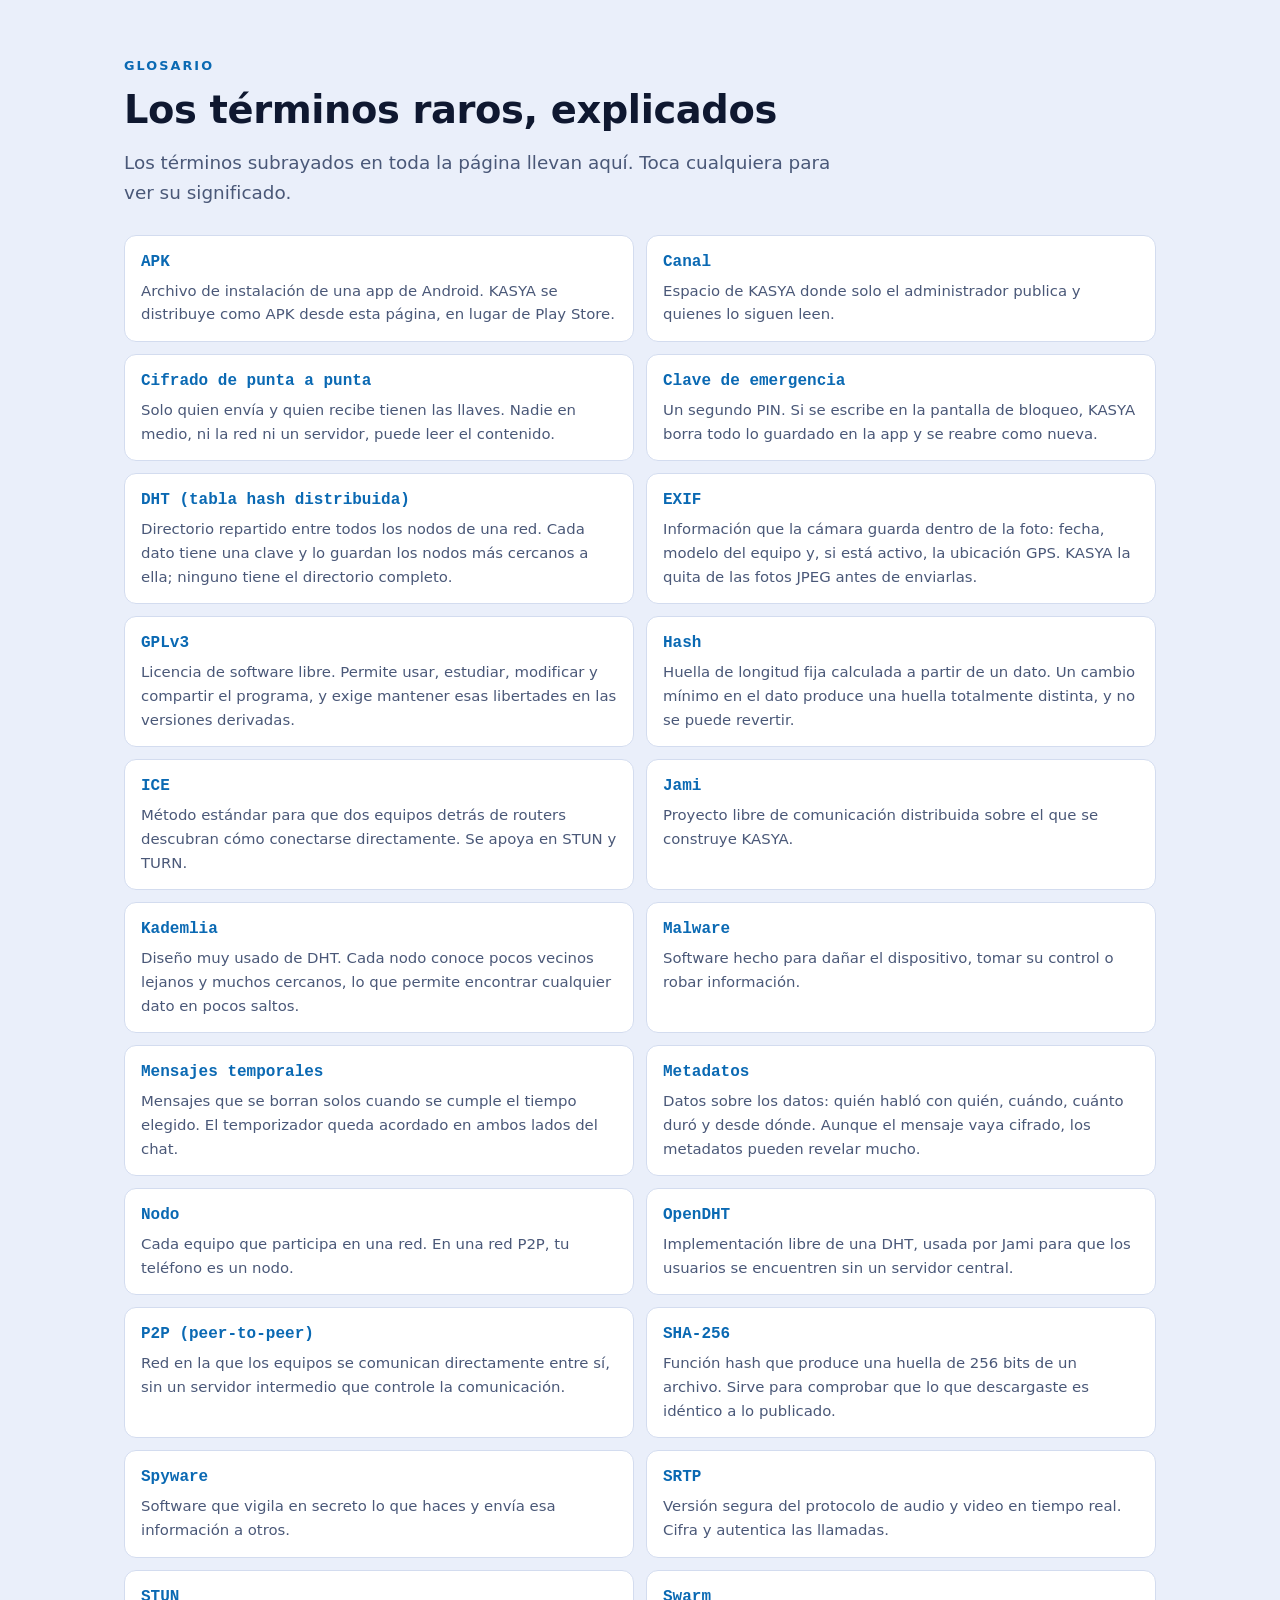
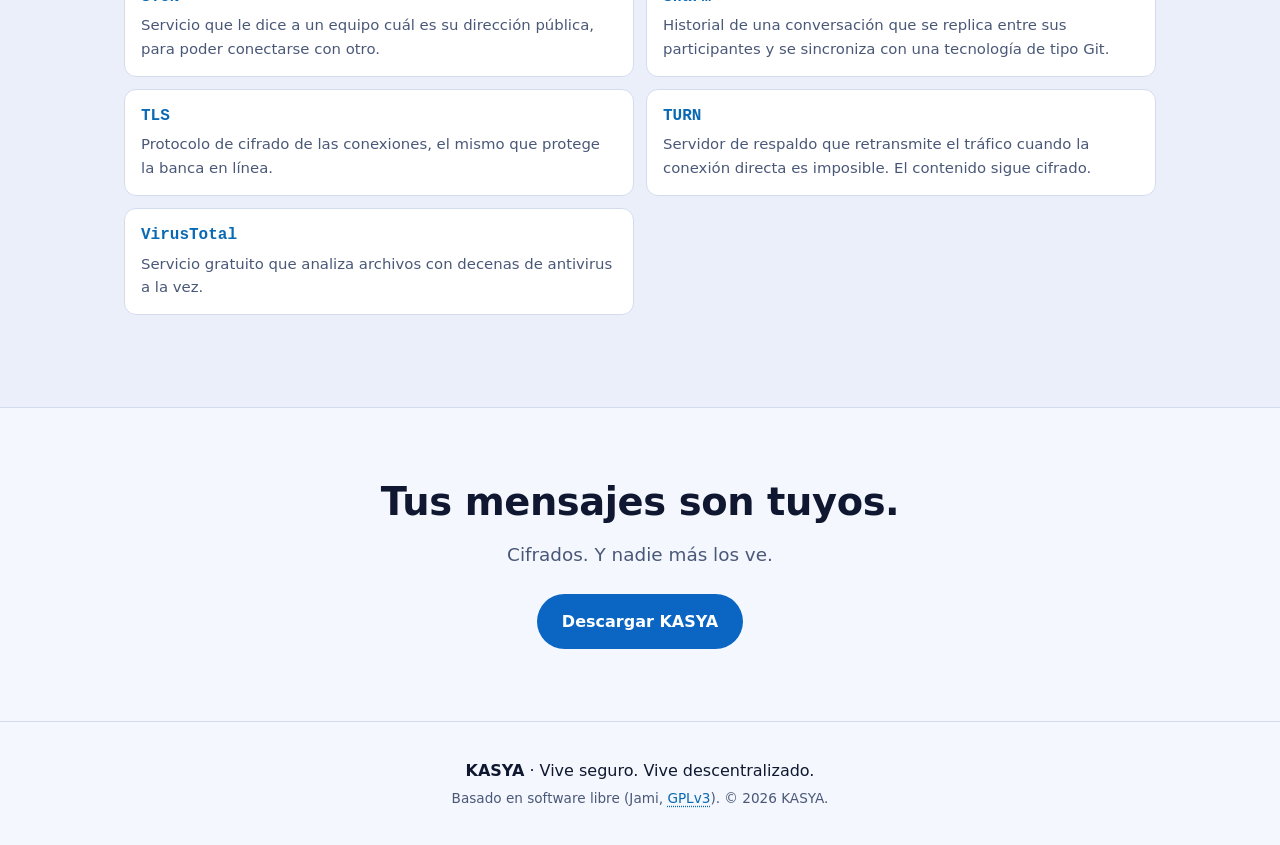
==== commit bce0bd8e: "KASYA 1.0.1: nueva version, SHA-256 y capturas Co-Authored-By: Claude Sonnet 5.5 <noreply@anthropic." ====
--- a/index.html
+++ b/index.html
@@ -10,7 +10,7 @@
 <meta property="og:description" content="Fotos sin ubicación, mensajes temporales y clave de emergencia. Sin servidores centrales.">
 <meta property="og:type" content="website">
 <link rel="icon" href="assets/icon.png">
-<link rel="stylesheet" href="assets/style.css?v=20261102i">
+<link rel="stylesheet" href="assets/style.css?v=20261102j">
 <script>document.documentElement.classList.add('js');try{var t=localStorage.getItem('kasya-theme');if(!t)t=matchMedia('(prefers-color-scheme: light)').matches?'light':'dark';document.documentElement.setAttribute('data-theme',t)}catch(e){document.documentElement.setAttribute('data-theme','dark')}</script>
 </head>
 <body>
@@ -52,7 +52,7 @@
       <div class="qr-wrap"><canvas id="qr" width="220" height="220" aria-label="Código QR de descarga"></canvas><p id="qr-fallback" class="fine" hidden>QR no disponible: usa el botón.</p></div>
       <a class="btn btn-block" id="download-btn-2" href="#">Descargar KASYA <span data-version>1.0</span></a>
       <p class="fine mono" id="sha"><a class="term" href="#g-sha">SHA-256</a>: <span data-sha>pendiente</span></p>
-      <p class="fine"><a href="https://www.virustotal.com/gui/file/87adae7544fa2b68c842c85ddf21469ecbb16cf142b6f059fce0ee2dab5877d4" target="_blank" rel="noopener">✓ 0 de 66 antivirus lo marcan en VirusTotal</a></p>
+      <p class="fine"><a href="https://www.virustotal.com/gui/file/87adae7544fa2b68c842c85ddf21469ecbb16cf142b6f059fce0ee2dab5877d4" target="_blank" rel="noopener">✓ Versión 1.0: 0 de 66 antivirus lo marcan en VirusTotal</a></p>
     </div>
   </section>
 
@@ -149,14 +149,14 @@
     </ol>
     <div class="vt">
       <canvas id="qr-vt" class="vt-qr" width="180" height="180" data-url="https://www.virustotal.com/gui/file/87adae7544fa2b68c842c85ddf21469ecbb16cf142b6f059fce0ee2dab5877d4" aria-label="Código QR del reporte de VirusTotal"></canvas>
-      <p class="vt-score"><strong>0 de 66</strong> antivirus lo marcan en VirusTotal</p>
+      <p class="vt-score"><strong>0 de 66</strong> antivirus marcan la versión 1.0 en VirusTotal</p>
       <p class="lead narrow">Presumimos el resultado y no nos escondemos: te invitamos a repetir el análisis tú mismo. Descarga el APK, súbelo y mira con tus propios ojos que está limpio.</p>
       <div class="cta">
         <a class="btn" href="https://www.virustotal.com/gui/home/upload" target="_blank" rel="noopener">Analízalo tú mismo en VirusTotal</a>
         <a class="btn btn-ghost" href="https://www.virustotal.com/gui/file/87adae7544fa2b68c842c85ddf21469ecbb16cf142b6f059fce0ee2dab5877d4" target="_blank" rel="noopener">Ver nuestro reporte</a>
       </div>
     </div>
-    <p class="fine">Resultado del análisis del 2 de noviembre de 2026 sobre la versión 1.0. Si algún análisis te muestra algo que no entiendas, escríbenos y lo aclaramos.</p>
+    <p class="fine">Resultado del análisis del 2 de noviembre de 2026 sobre la versión 1.0; el análisis de la 1.0.1 está en curso (compara su SHA-256 arriba). Si algún análisis te muestra algo que no entiendas, escríbenos y lo aclaramos.</p>
   </section>
 
   <section id="instalar" class="band"><div class="wrap">
@@ -448,9 +448,9 @@
   <p class="fine">Basado en software libre (Jami, <a class="term" href="#g-gplv3">GPLv3</a>). © <span id="year"></span> KASYA.</p>
 </footer>
 
-<script src="config.js?v=20261102i"></script>
-<script src="assets/qrcode.min.js?v=20261102i" onerror="window.__noqr=true"></script>
-<script src="assets/site.js?v=20261102i"></script>
-<script src="assets/bg3d.js?v=20261102i" defer></script>
+<script src="config.js?v=20261102j"></script>
+<script src="assets/qrcode.min.js?v=20261102j" onerror="window.__noqr=true"></script>
+<script src="assets/site.js?v=20261102j"></script>
+<script src="assets/bg3d.js?v=20261102j" defer></script>
 </body>
 </html>
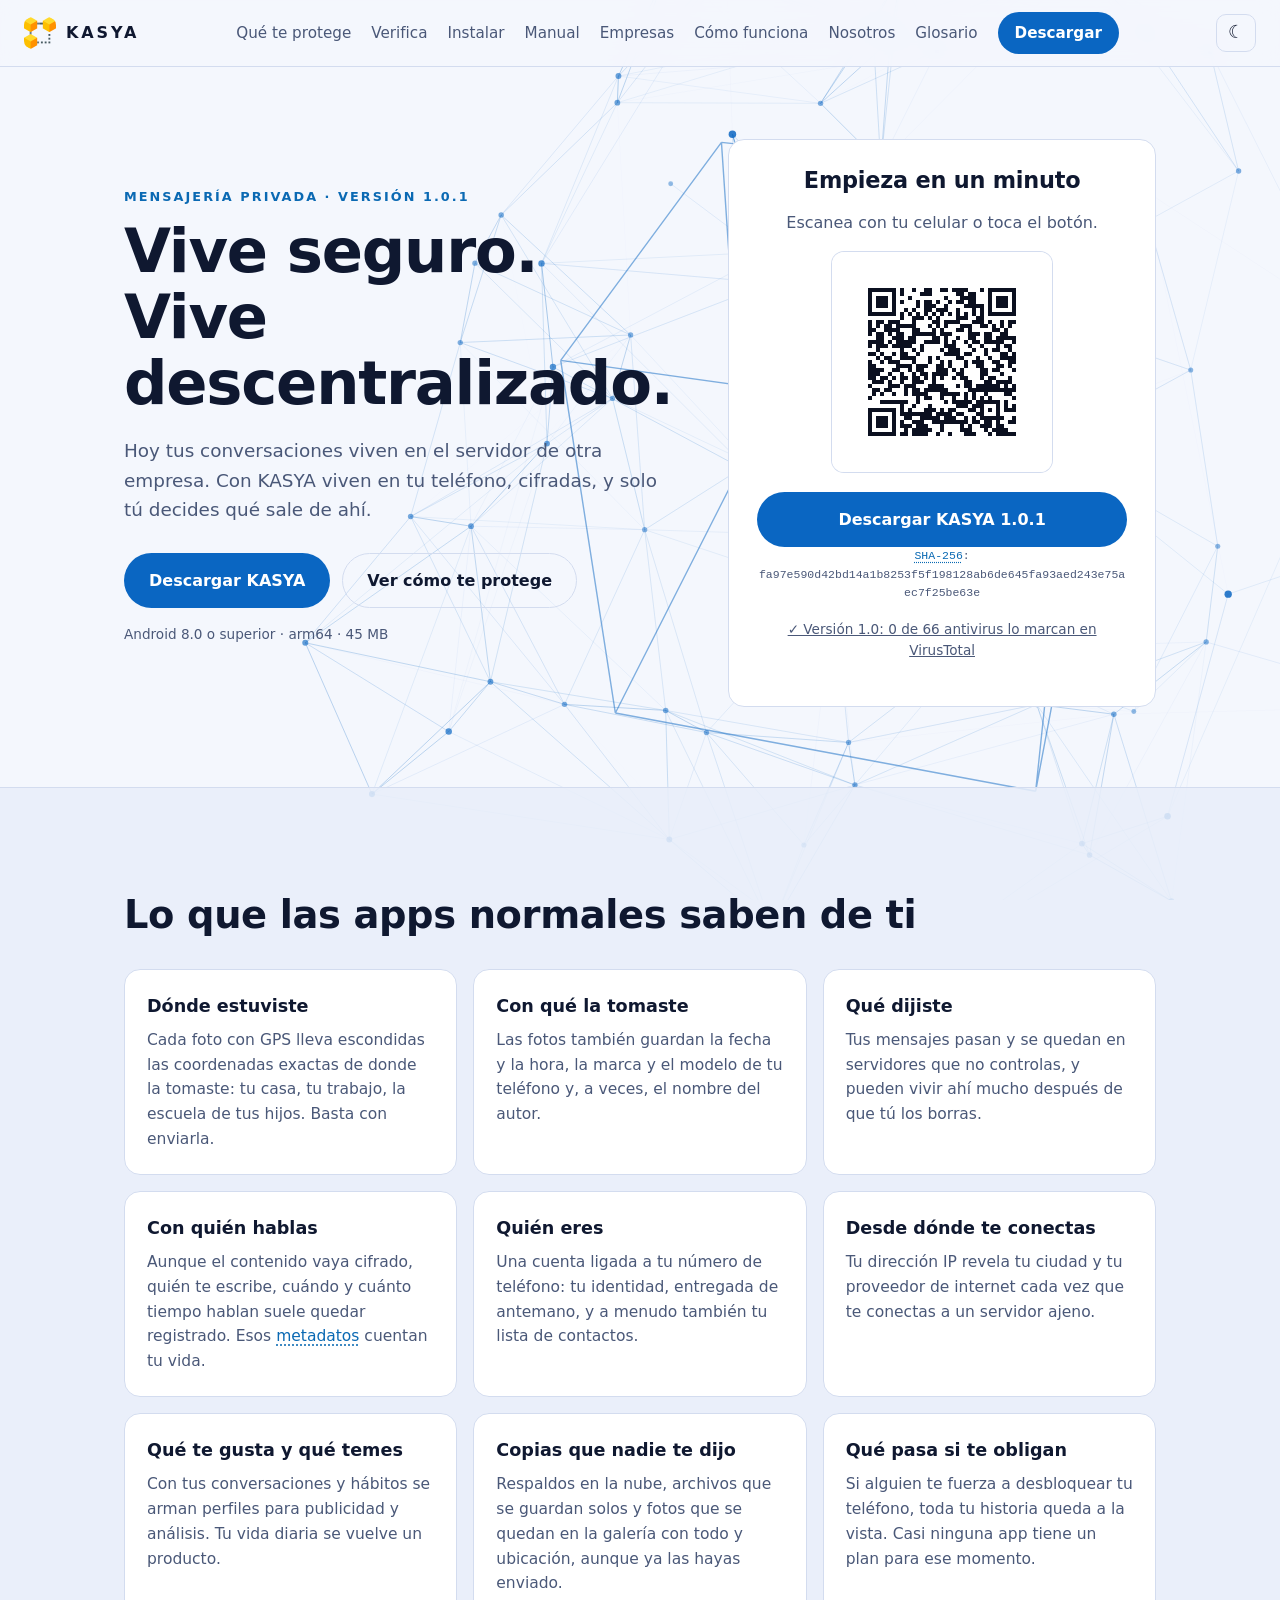
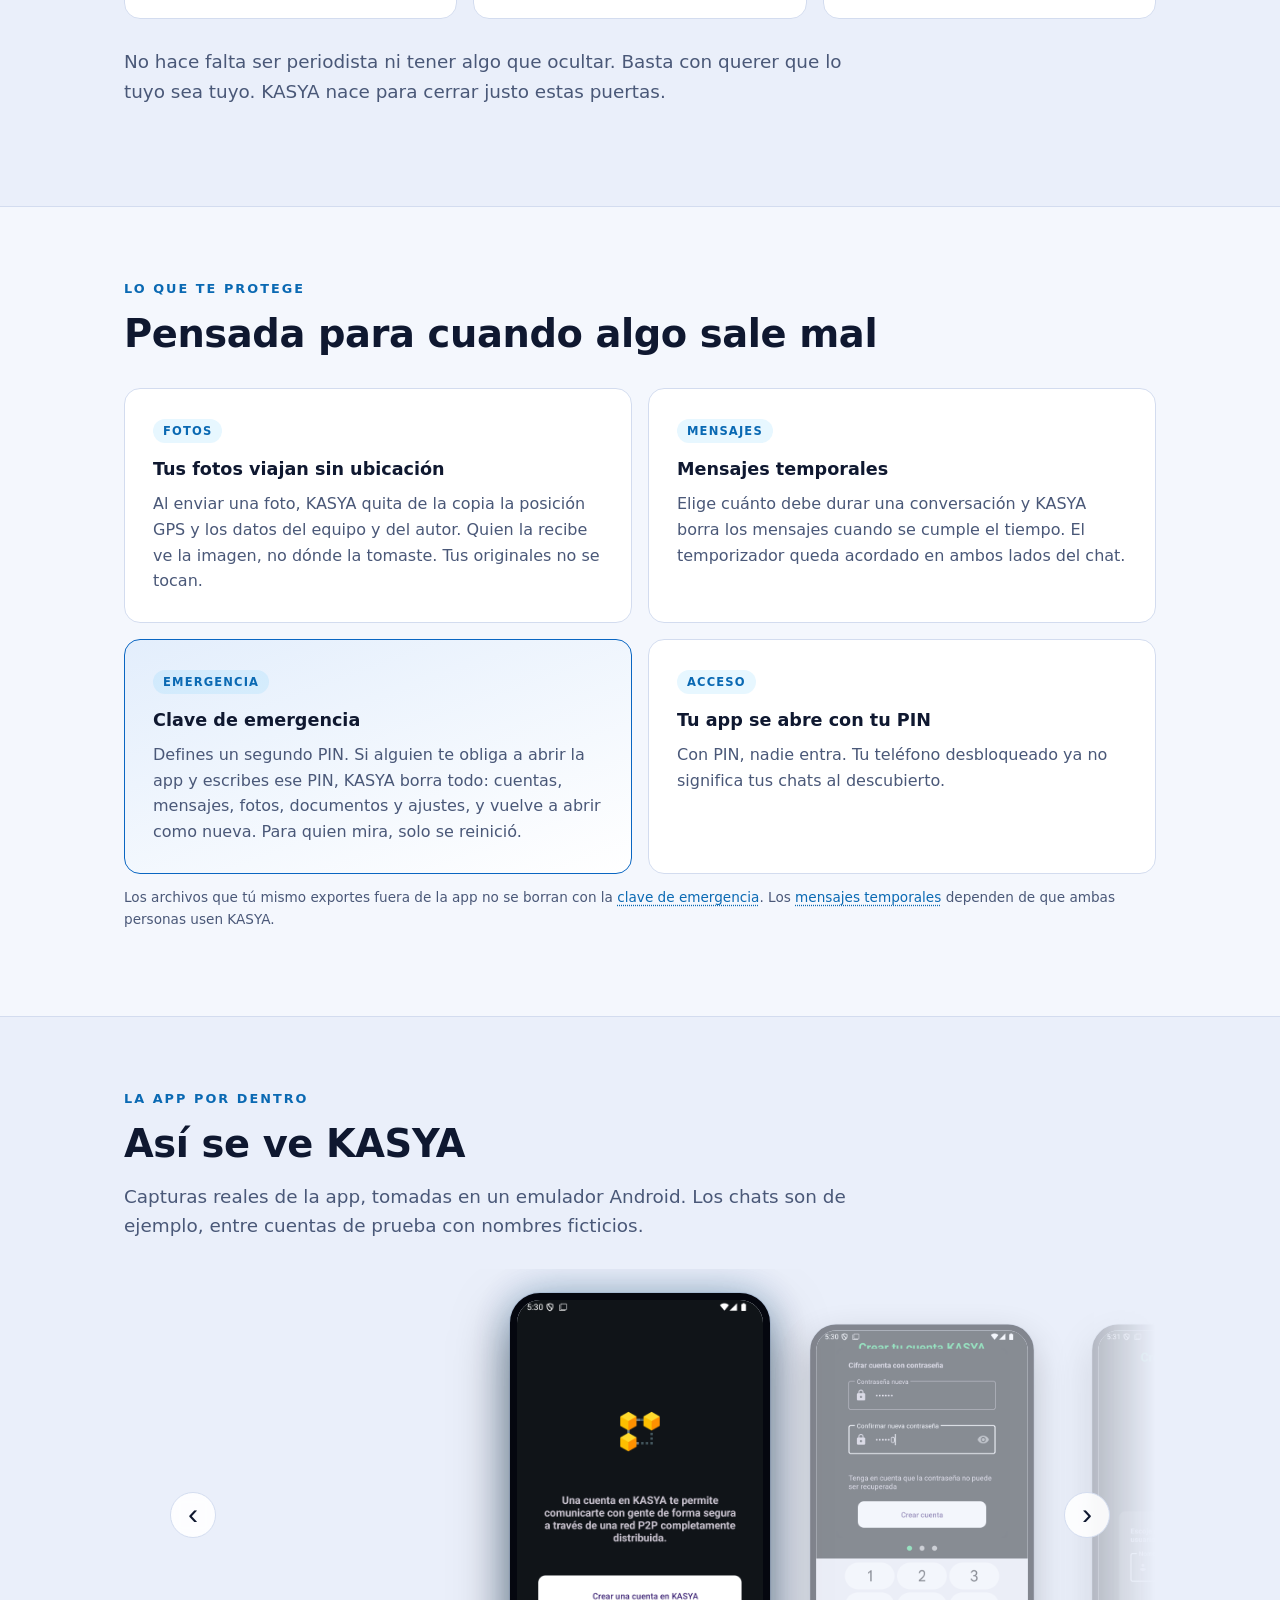
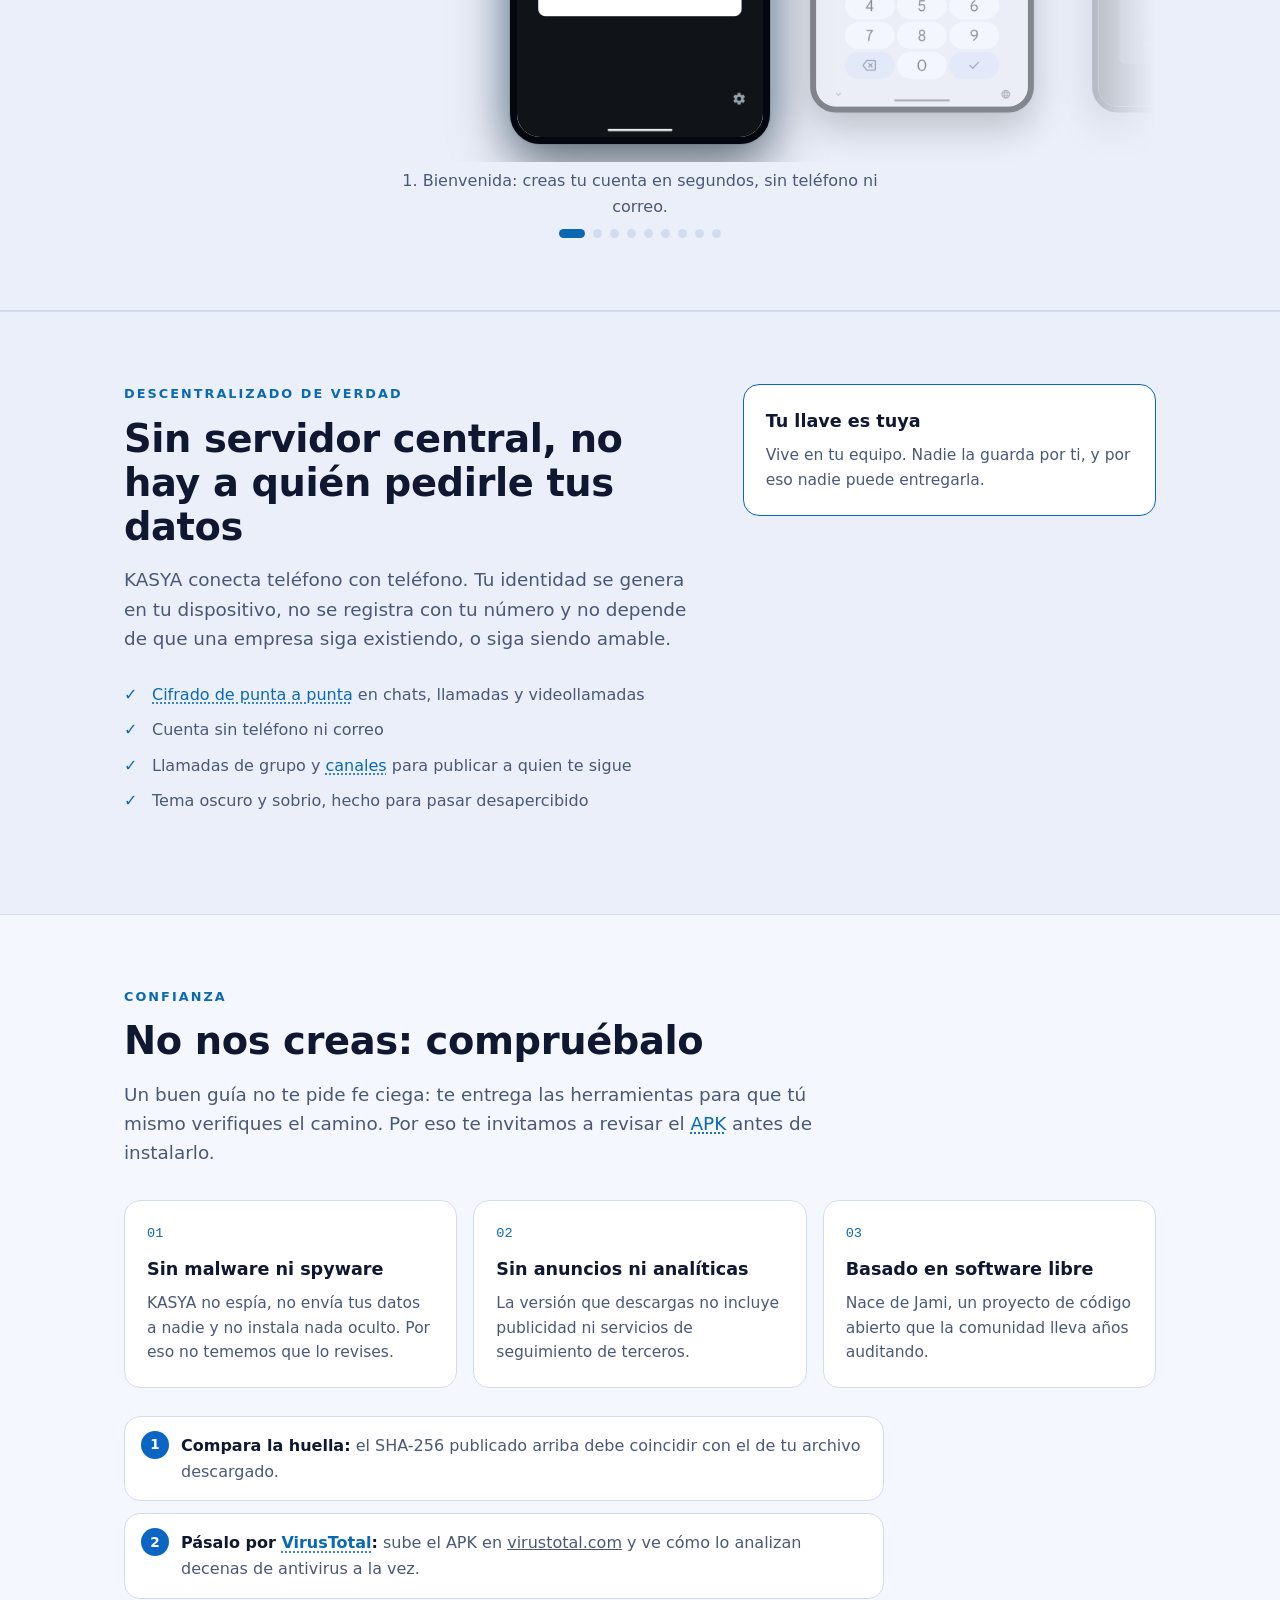
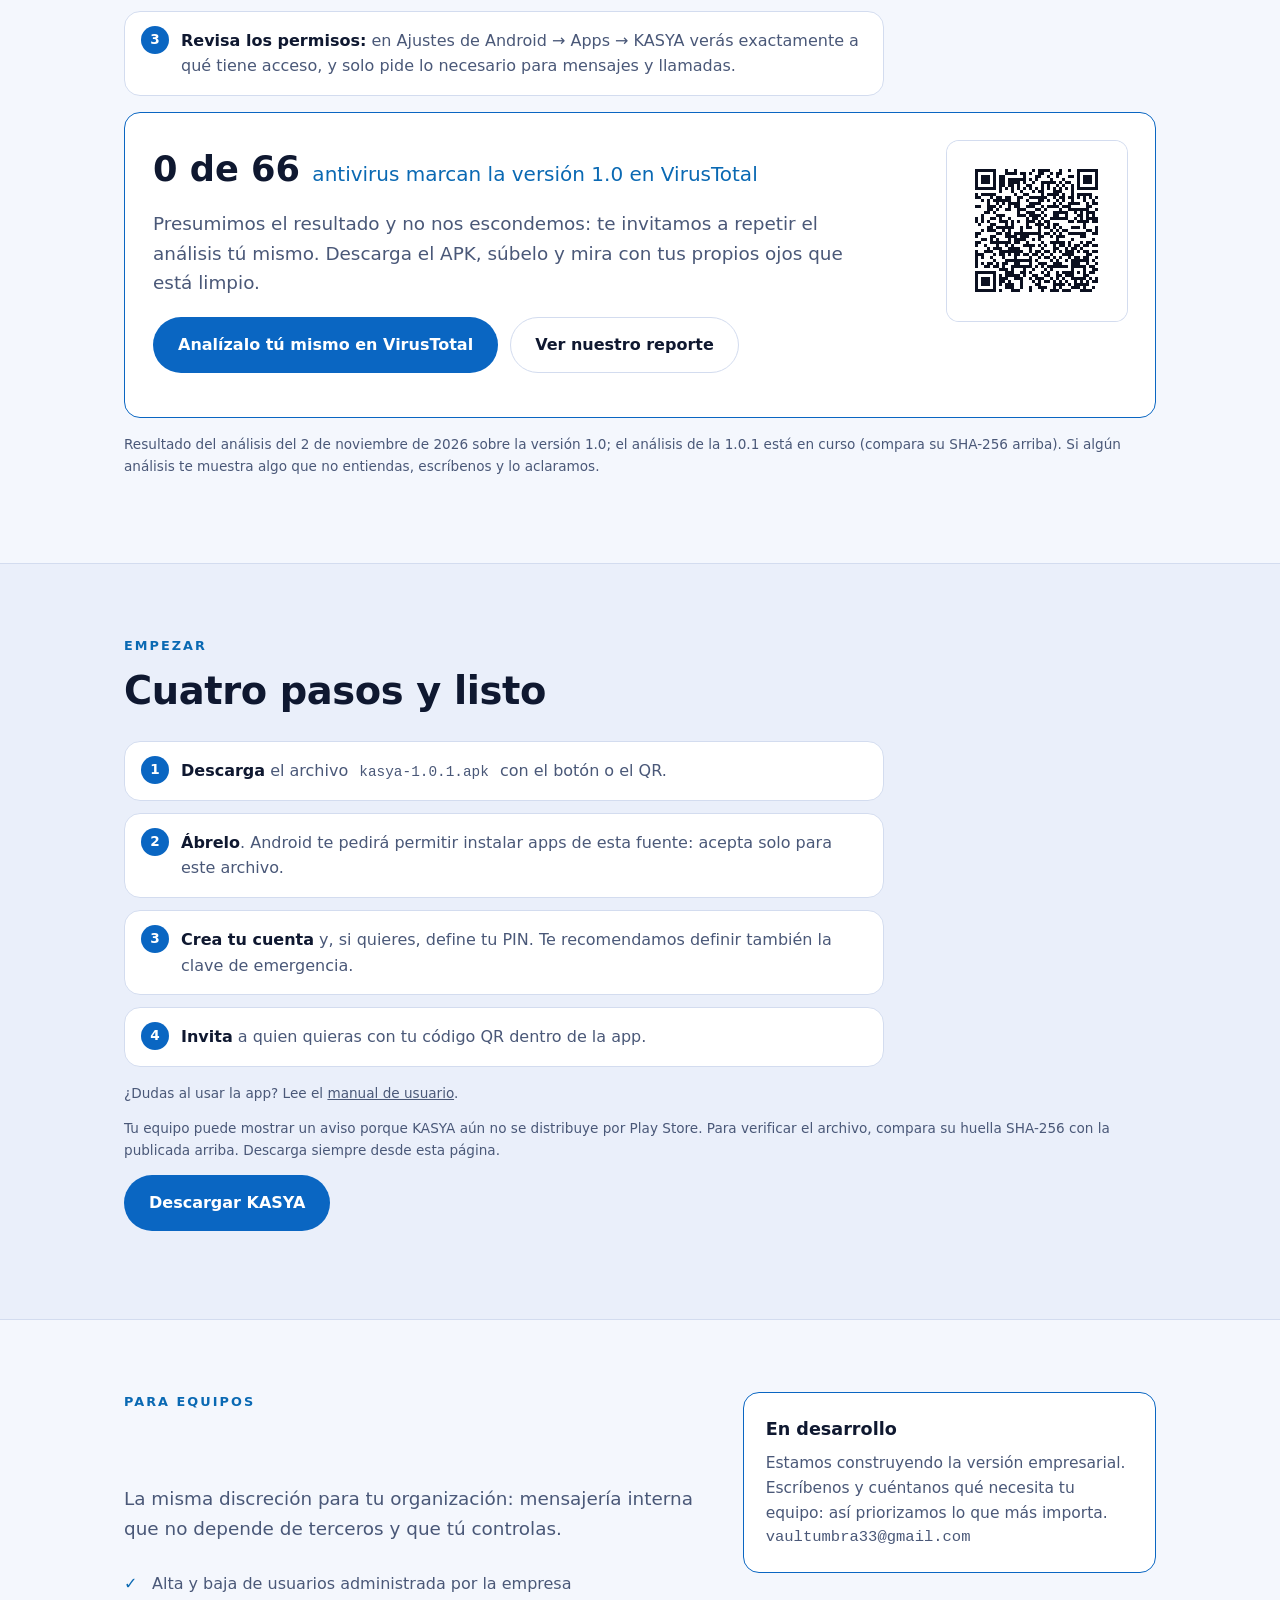
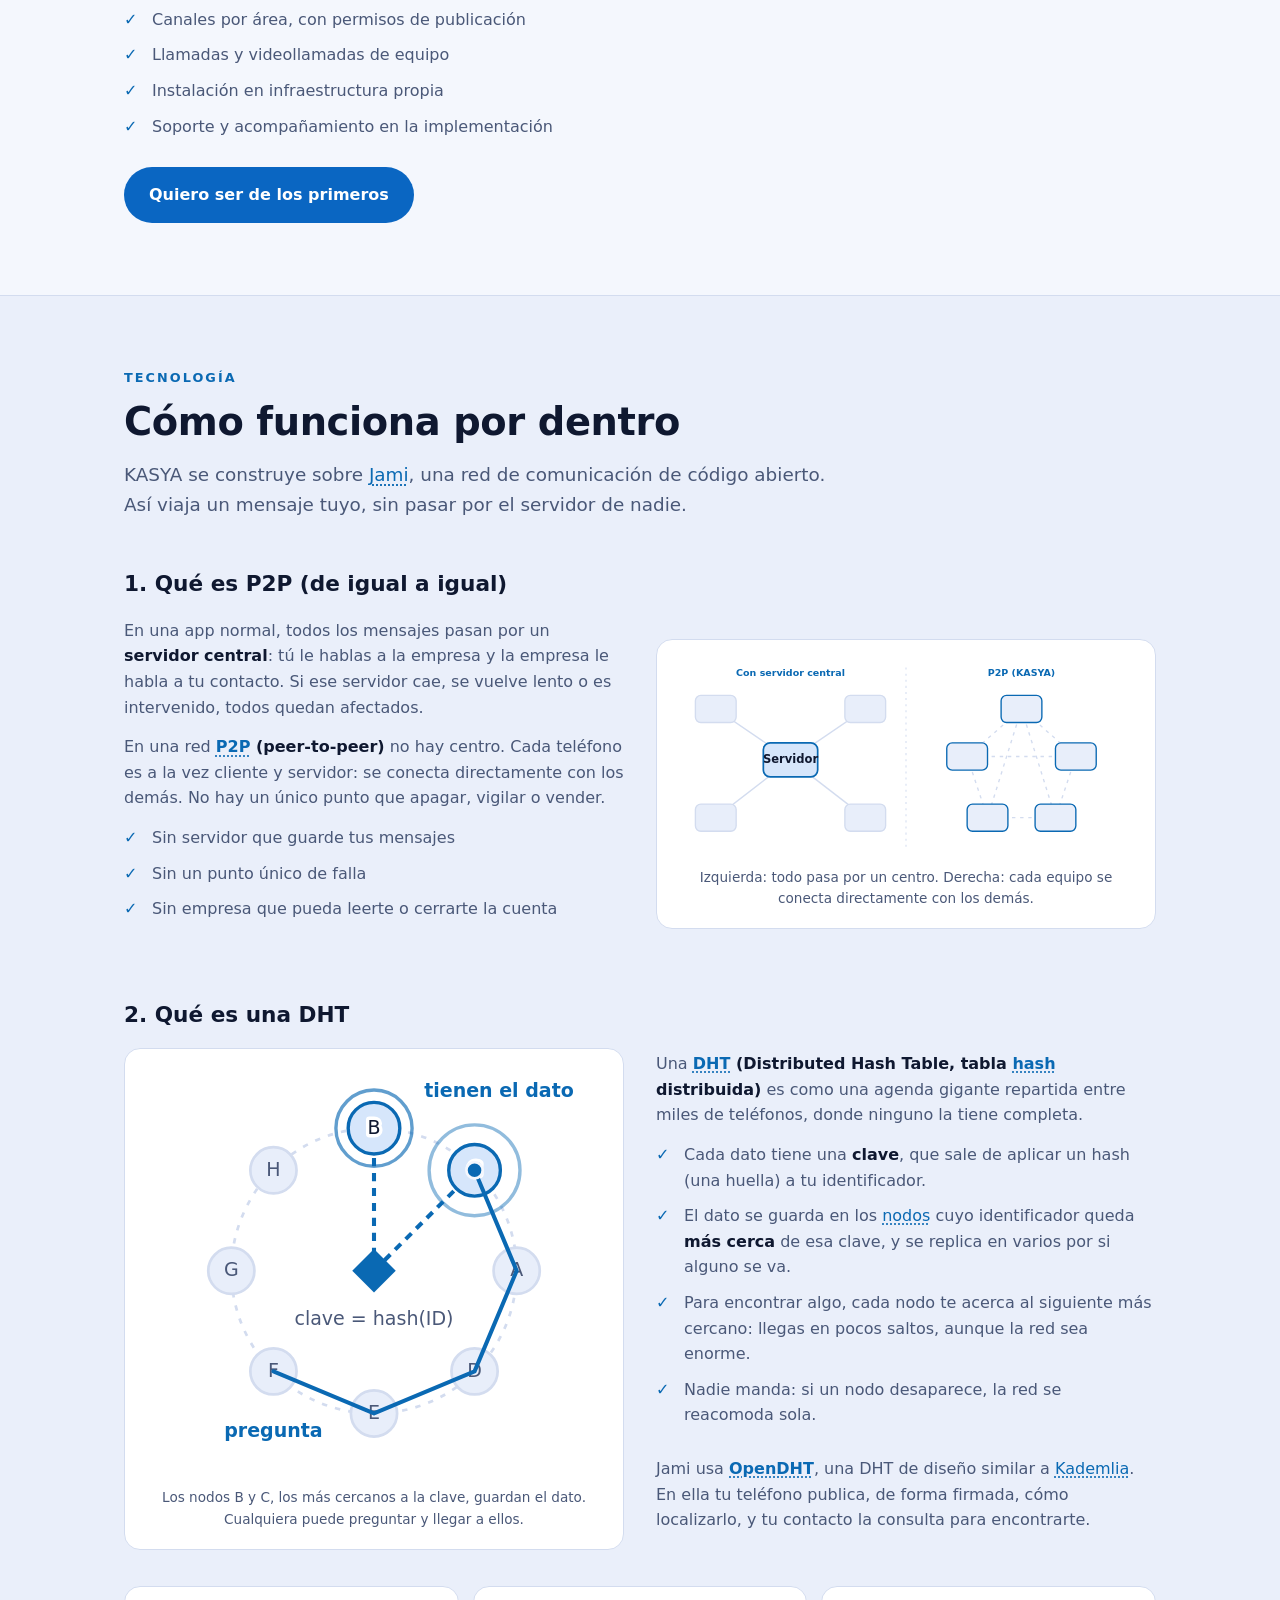
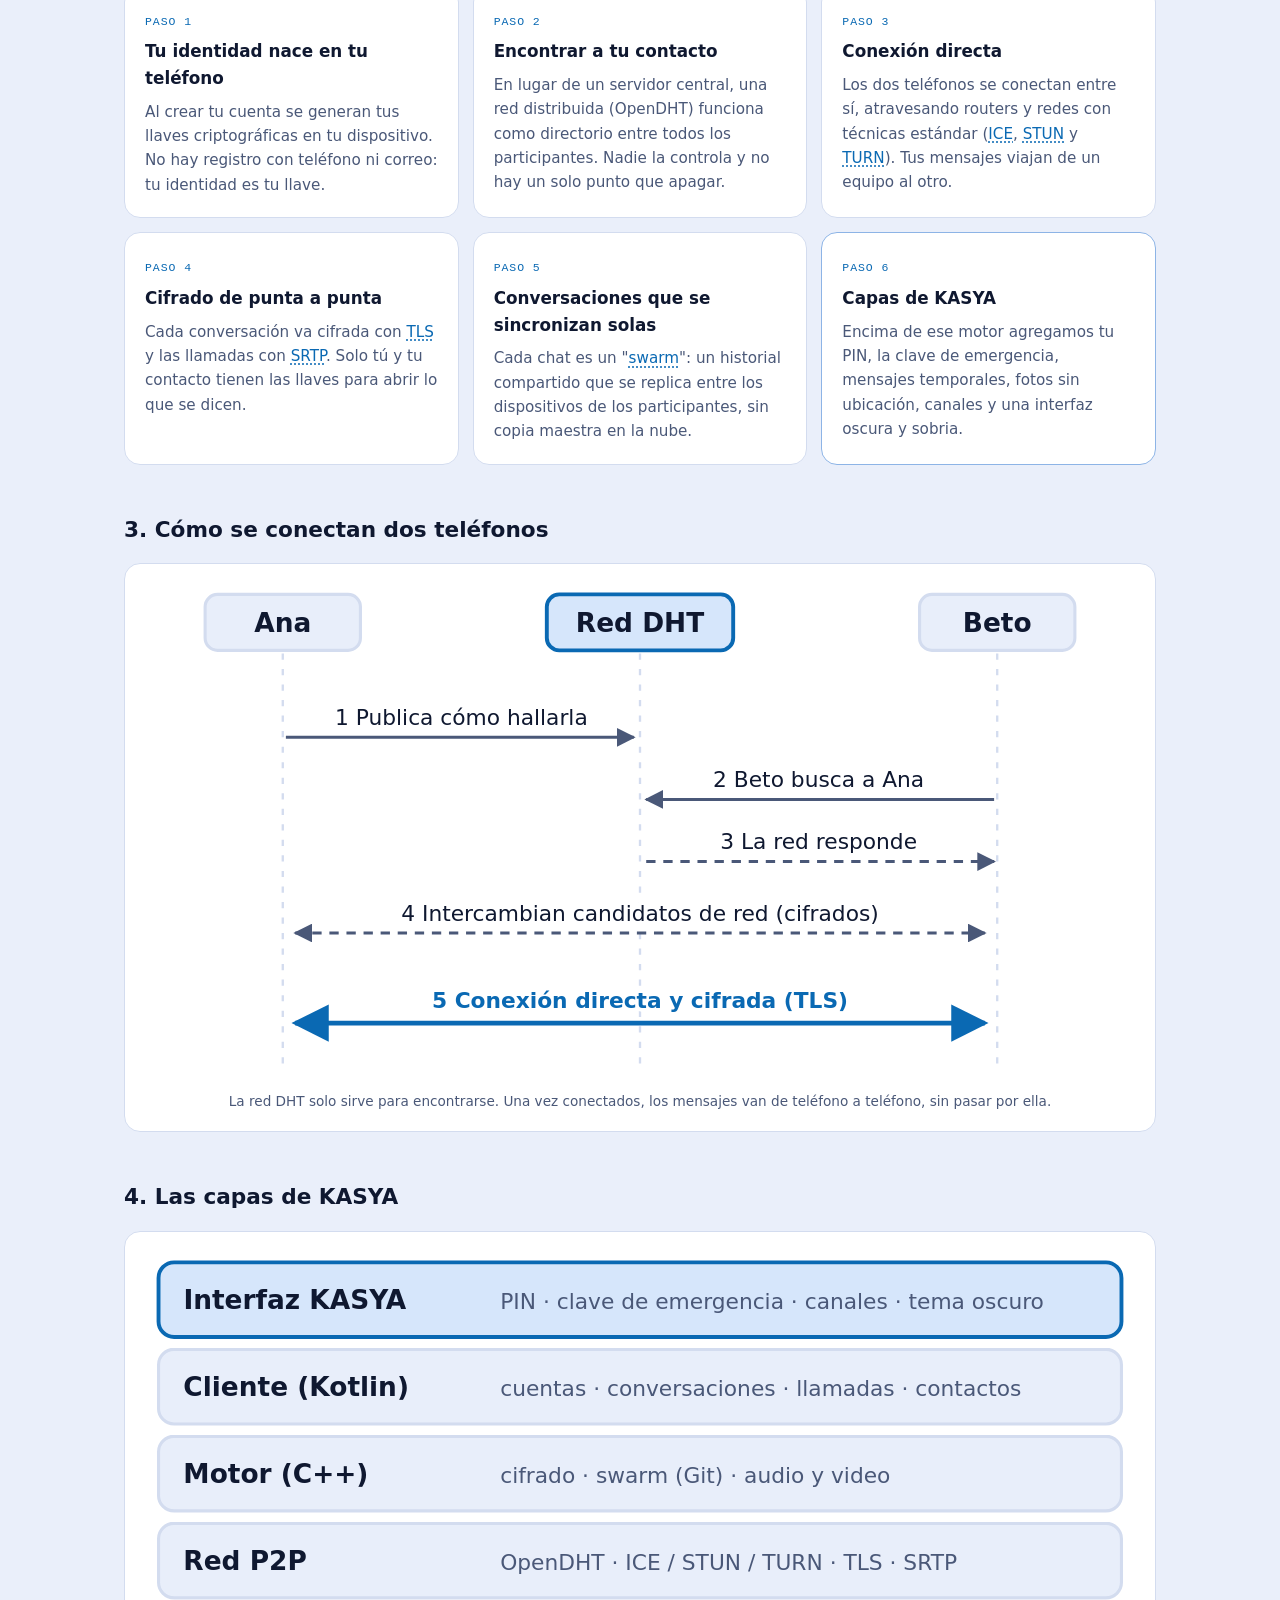
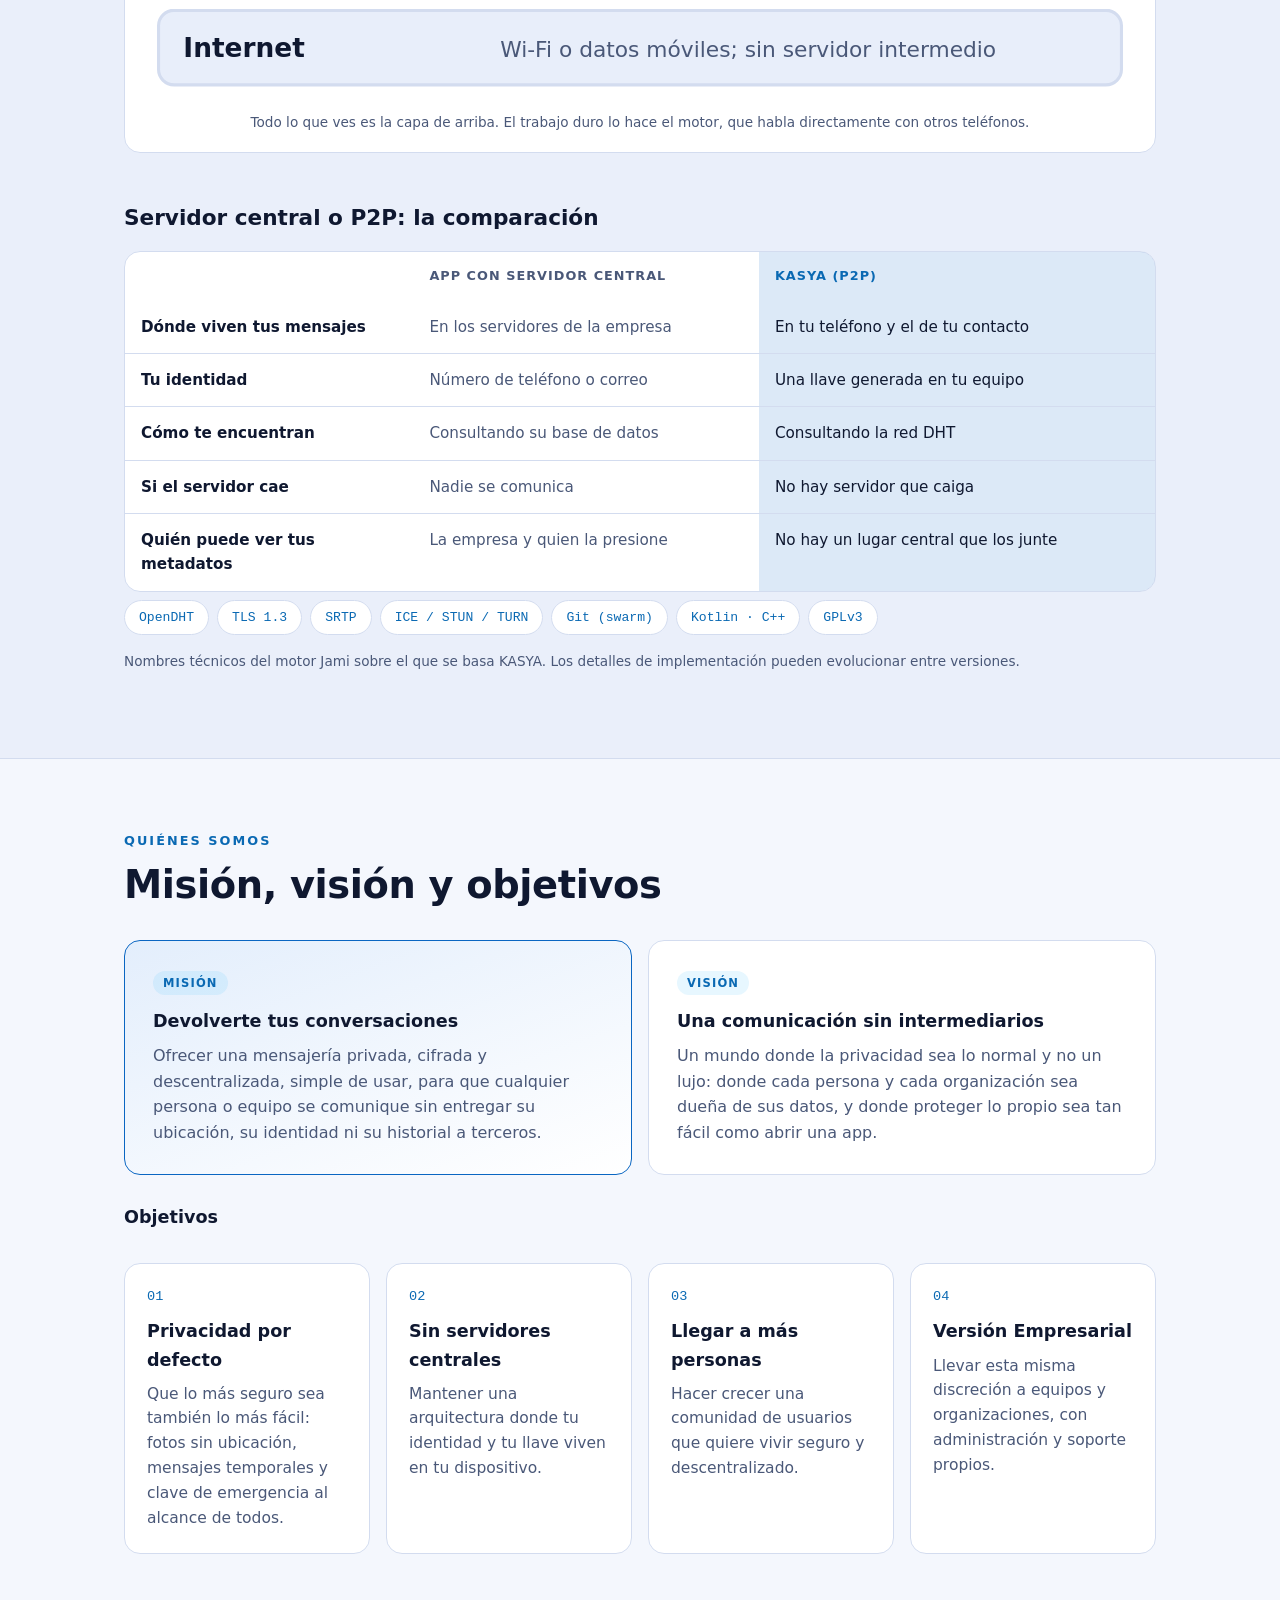
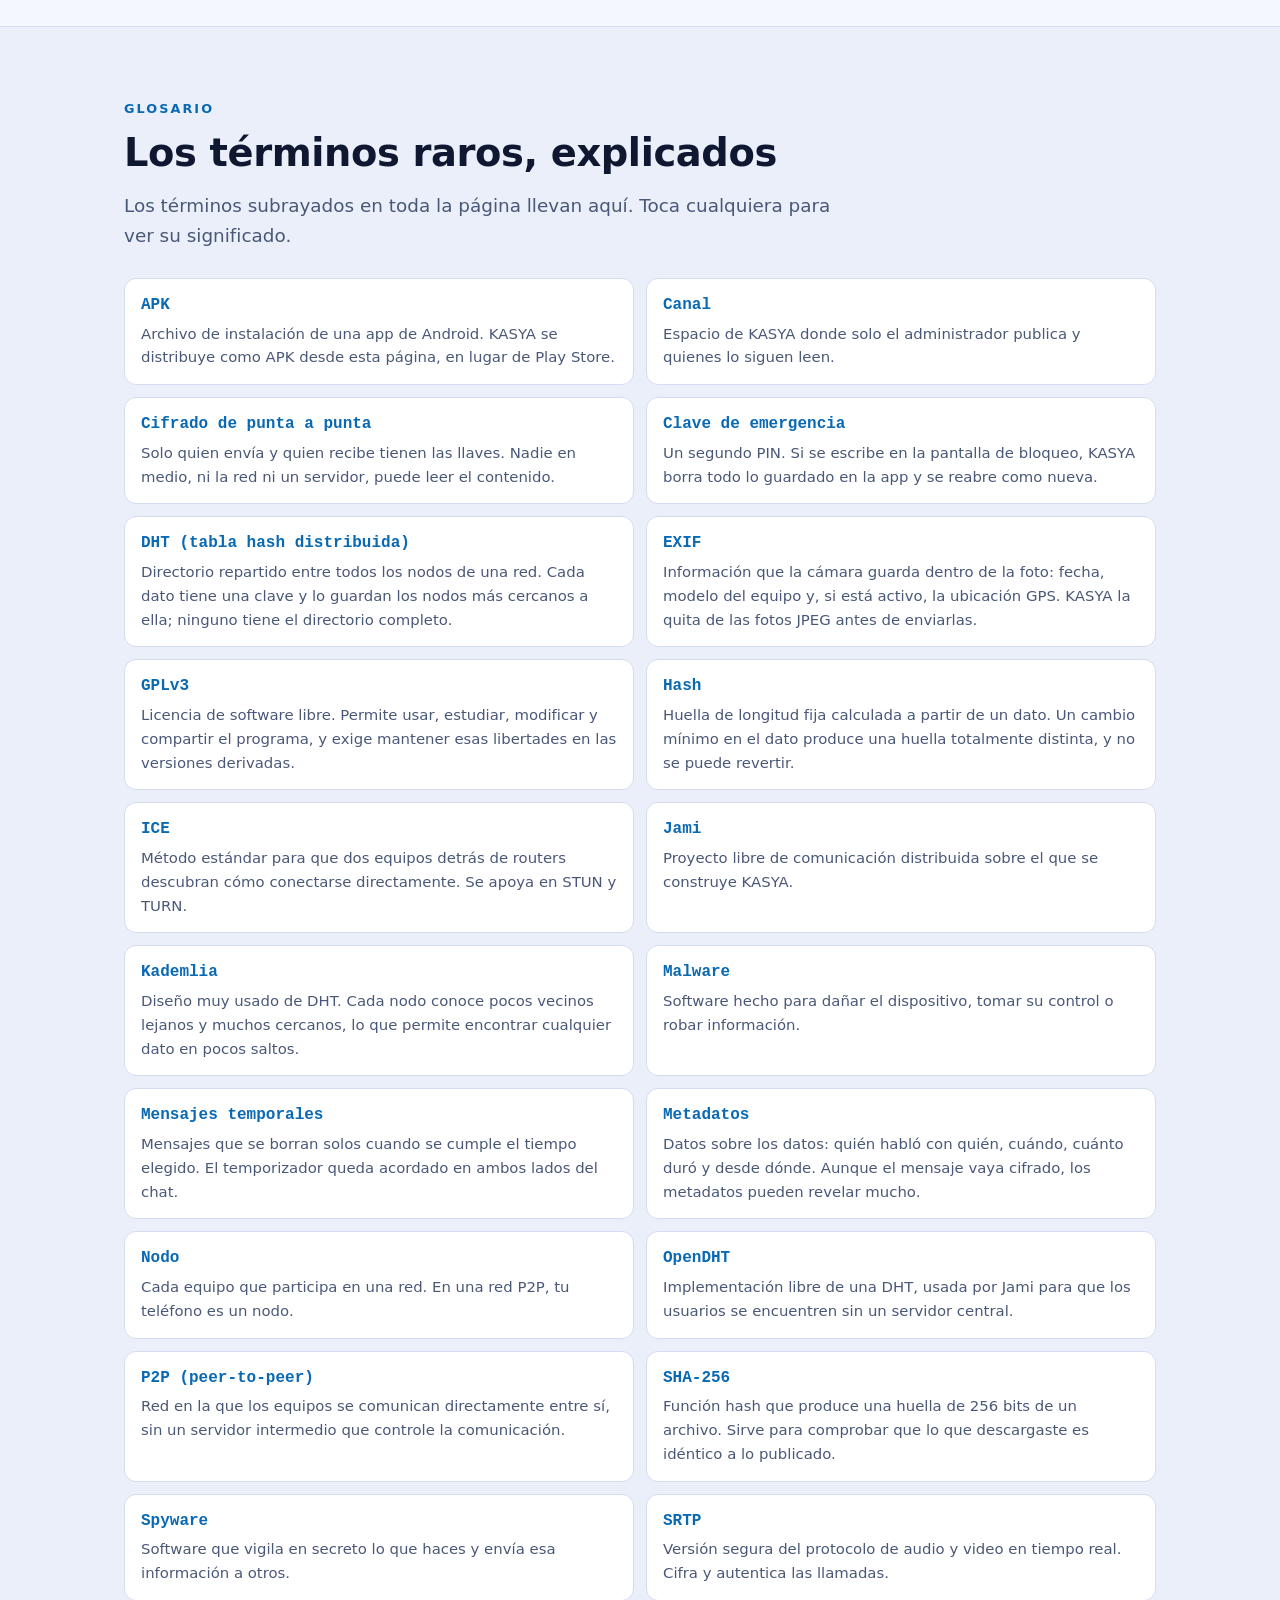
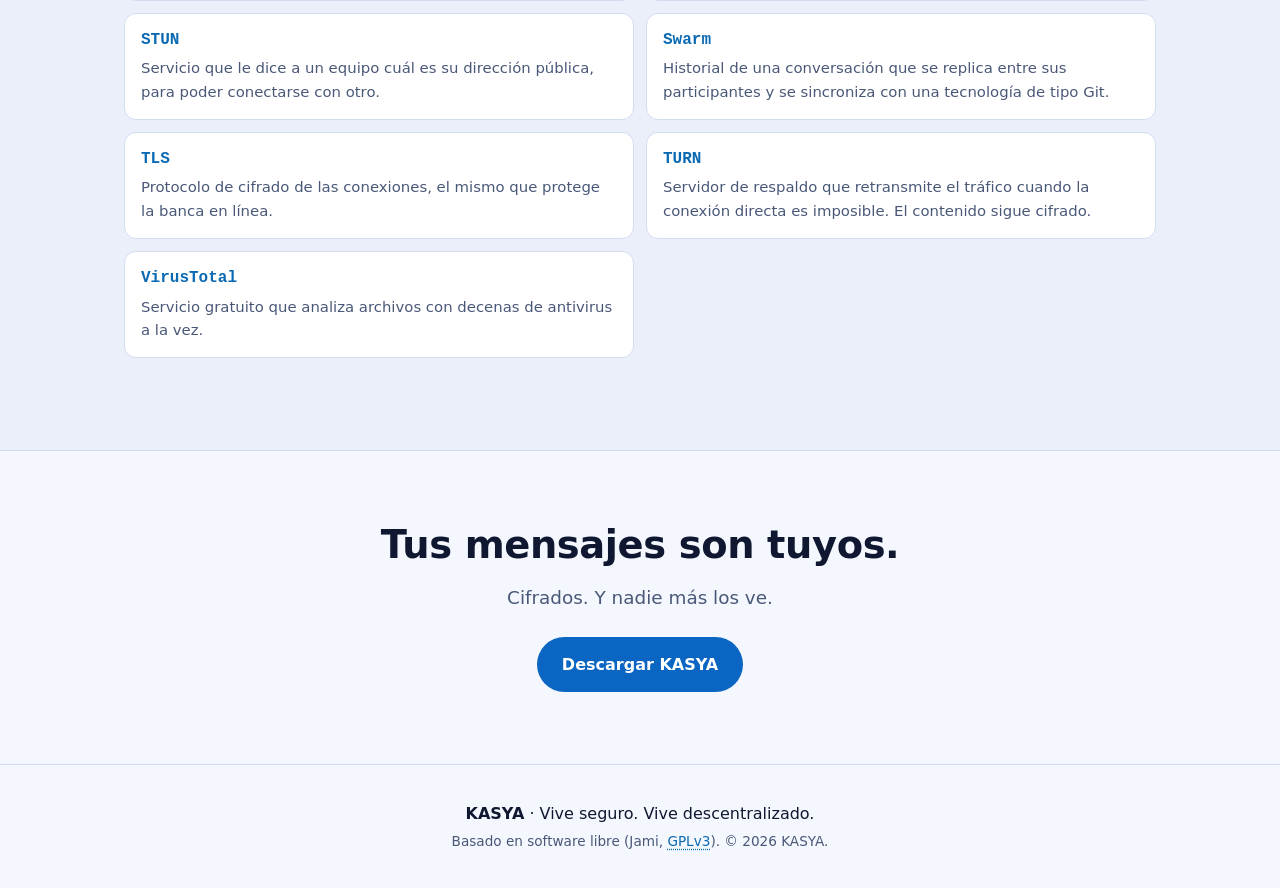
==== commit 41045550: "Galeria: carrusel estilizado en lugar de scroll Co-Authored-By: Claude Sonnet 5.5 <noreply@anthropic" ====
--- a/index.html
+++ b/index.html
@@ -10,7 +10,7 @@
 <meta property="og:description" content="Fotos sin ubicación, mensajes temporales y clave de emergencia. Sin servidores centrales.">
 <meta property="og:type" content="website">
 <link rel="icon" href="assets/icon.png">
-<link rel="stylesheet" href="assets/style.css?v=20261102j">
+<link rel="stylesheet" href="assets/style.css?v=20261102l">
 <script>document.documentElement.classList.add('js');try{var t=localStorage.getItem('kasya-theme');if(!t)t=matchMedia('(prefers-color-scheme: light)').matches?'light':'dark';document.documentElement.setAttribute('data-theme',t)}catch(e){document.documentElement.setAttribute('data-theme','dark')}</script>
 </head>
 <body>
@@ -108,7 +108,13 @@
       <p class="eyebrow">La app por dentro</p>
       <h2>Así se ve KASYA</h2>
       <p class="lead narrow">Capturas reales de la app, tomadas en un emulador Android. Los chats son de ejemplo, entre cuentas de prueba con nombres ficticios.</p>
-      <div class="shots" id="shots"></div>
+      <div class="carousel">
+        <button class="shots-nav" id="shots-prev" type="button" aria-label="Captura anterior">&#8249;</button>
+        <div class="shots" id="shots" role="region" aria-label="Capturas de la app"></div>
+        <button class="shots-nav" id="shots-next" type="button" aria-label="Captura siguiente">&#8250;</button>
+      </div>
+      <p class="shots-cap" id="shots-cap" aria-live="polite"></p>
+      <div class="shots-dots" id="shots-dots"></div>
     </div>
   </section>
 
@@ -448,9 +454,9 @@
   <p class="fine">Basado en software libre (Jami, <a class="term" href="#g-gplv3">GPLv3</a>). © <span id="year"></span> KASYA.</p>
 </footer>
 
-<script src="config.js?v=20261102j"></script>
-<script src="assets/qrcode.min.js?v=20261102j" onerror="window.__noqr=true"></script>
-<script src="assets/site.js?v=20261102j"></script>
-<script src="assets/bg3d.js?v=20261102j" defer></script>
+<script src="config.js?v=20261102l"></script>
+<script src="assets/qrcode.min.js?v=20261102l" onerror="window.__noqr=true"></script>
+<script src="assets/site.js?v=20261102l"></script>
+<script src="assets/bg3d.js?v=20261102l" defer></script>
 </body>
 </html>
--- a/assets/style.css
+++ b/assets/style.css
@@ -273,10 +273,23 @@
 }
 
 /* Capturas de la app */
-.shots { display: flex; gap: 20px; overflow-x: auto; padding: 8px 4px 20px; scroll-snap-type: x mandatory; -webkit-overflow-scrolling: touch; }
-.shot { flex: 0 0 auto; width: min(240px, 62vw); margin: 0; scroll-snap-align: center; }
-.shot img { display: block; width: 100%; height: auto; border-radius: 26px; border: 6px solid #05070f; box-shadow: 0 10px 30px rgba(0,0,0,.35); background: #05070f; }
-.shot figcaption { margin-top: 12px; text-align: center; color: var(--muted); font-size: .9rem; }
+.carousel { position: relative; margin-top: 8px; }
+.shots { display: flex; gap: 22px; overflow-x: auto; padding: 24px calc(50% - 130px) 18px; scroll-snap-type: x mandatory; -webkit-overflow-scrolling: touch; scrollbar-width: none; -ms-overflow-style: none; outline: none; mask-image: linear-gradient(90deg, transparent, #000 12%, #000 88%, transparent); -webkit-mask-image: linear-gradient(90deg, transparent, #000 12%, #000 88%, transparent); }
+.shots::-webkit-scrollbar { display: none; }
+.shot { flex: 0 0 auto; width: 260px; margin: 0; scroll-snap-align: center; cursor: pointer; opacity: .45; transform: scale(.86); transition: transform .35s ease, opacity .35s ease; }
+.shot.on { opacity: 1; transform: scale(1); cursor: default; }
+.shot img { display: block; width: 100%; height: auto; border-radius: 30px; border: 7px solid #05070f; box-shadow: 0 18px 44px rgba(0,0,0,.45), 0 0 0 1px var(--line); background: #05070f; user-select: none; }
+.shot.on img { box-shadow: 0 22px 54px rgba(0,0,0,.5), 0 0 40px color-mix(in srgb, var(--accent-2) 28%, transparent), 0 0 0 1px var(--line); }
+.shots-nav { position: absolute; top: 50%; transform: translateY(-50%); z-index: 2; width: 46px; height: 46px; border-radius: 50%; border: 1px solid var(--line); background: color-mix(in srgb, var(--card) 88%, transparent); color: var(--text); font-size: 1.9rem; line-height: 1; cursor: pointer; backdrop-filter: blur(6px); display: grid; place-items: center; padding: 0 0 4px; transition: background .2s, transform .2s; }
+.shots-nav:hover { background: var(--card); transform: translateY(-50%) scale(1.08); }
+#shots-prev { left: max(4px, calc(50% - 470px)); }
+#shots-next { right: max(4px, calc(50% - 470px)); }
+.shots-cap { text-align: center; color: var(--muted); min-height: 3em; margin: 6px auto 10px; max-width: 520px; }
+.shots-dots { display: flex; justify-content: center; gap: 8px; flex-wrap: wrap; }
+.shots-dot { width: 9px; height: 9px; padding: 0; border-radius: 99px; border: 0; background: var(--line); cursor: pointer; transition: width .25s, background .25s; }
+.shots-dot.on { width: 26px; background: var(--accent-2); }
+@media (max-width: 640px) { .shots-nav { display: none; } .shot { width: 62vw; max-width: 240px; } .shots { padding-inline: calc(50% - min(31vw, 120px)); } }
+@media (prefers-reduced-motion: reduce) { .shot { transition: none; } }
 
 /* Fondo 3D */
 #bg3d { position: fixed; inset: 0; z-index: -1; pointer-events: none; opacity: 1; }
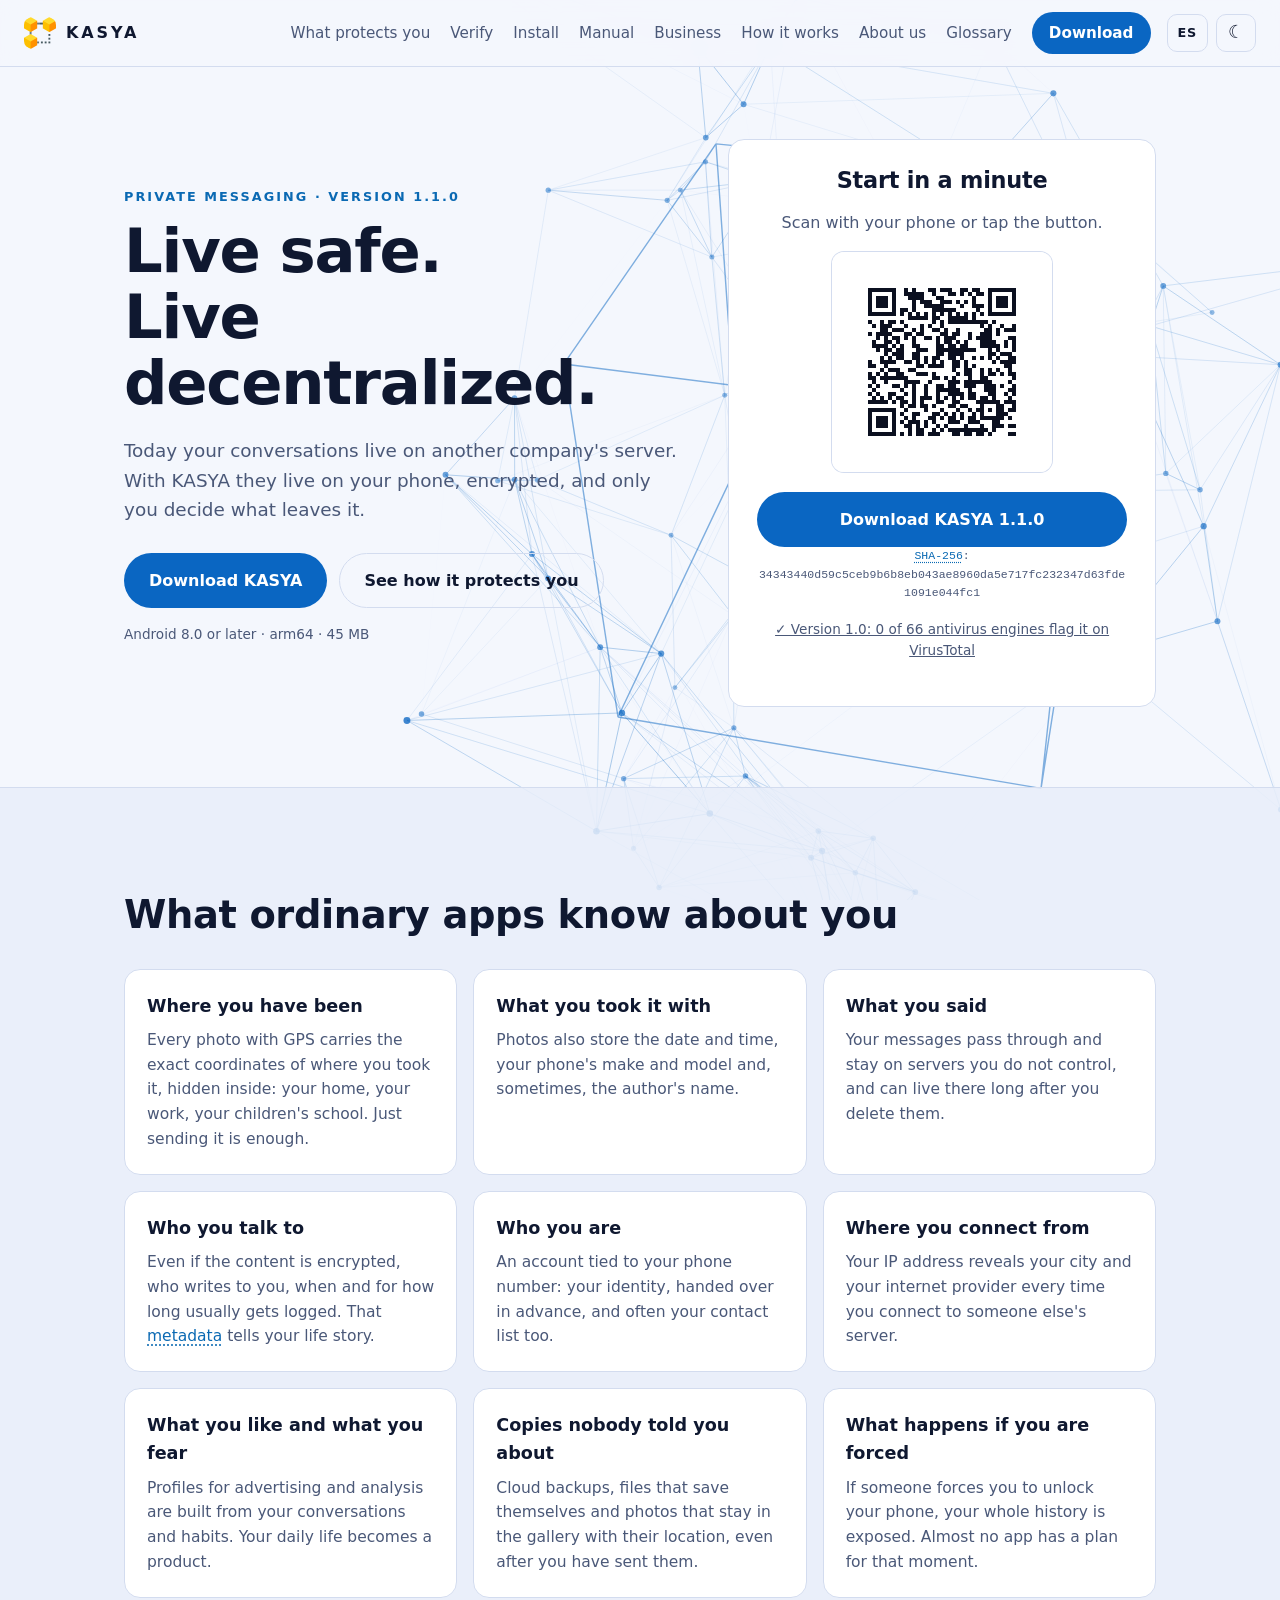
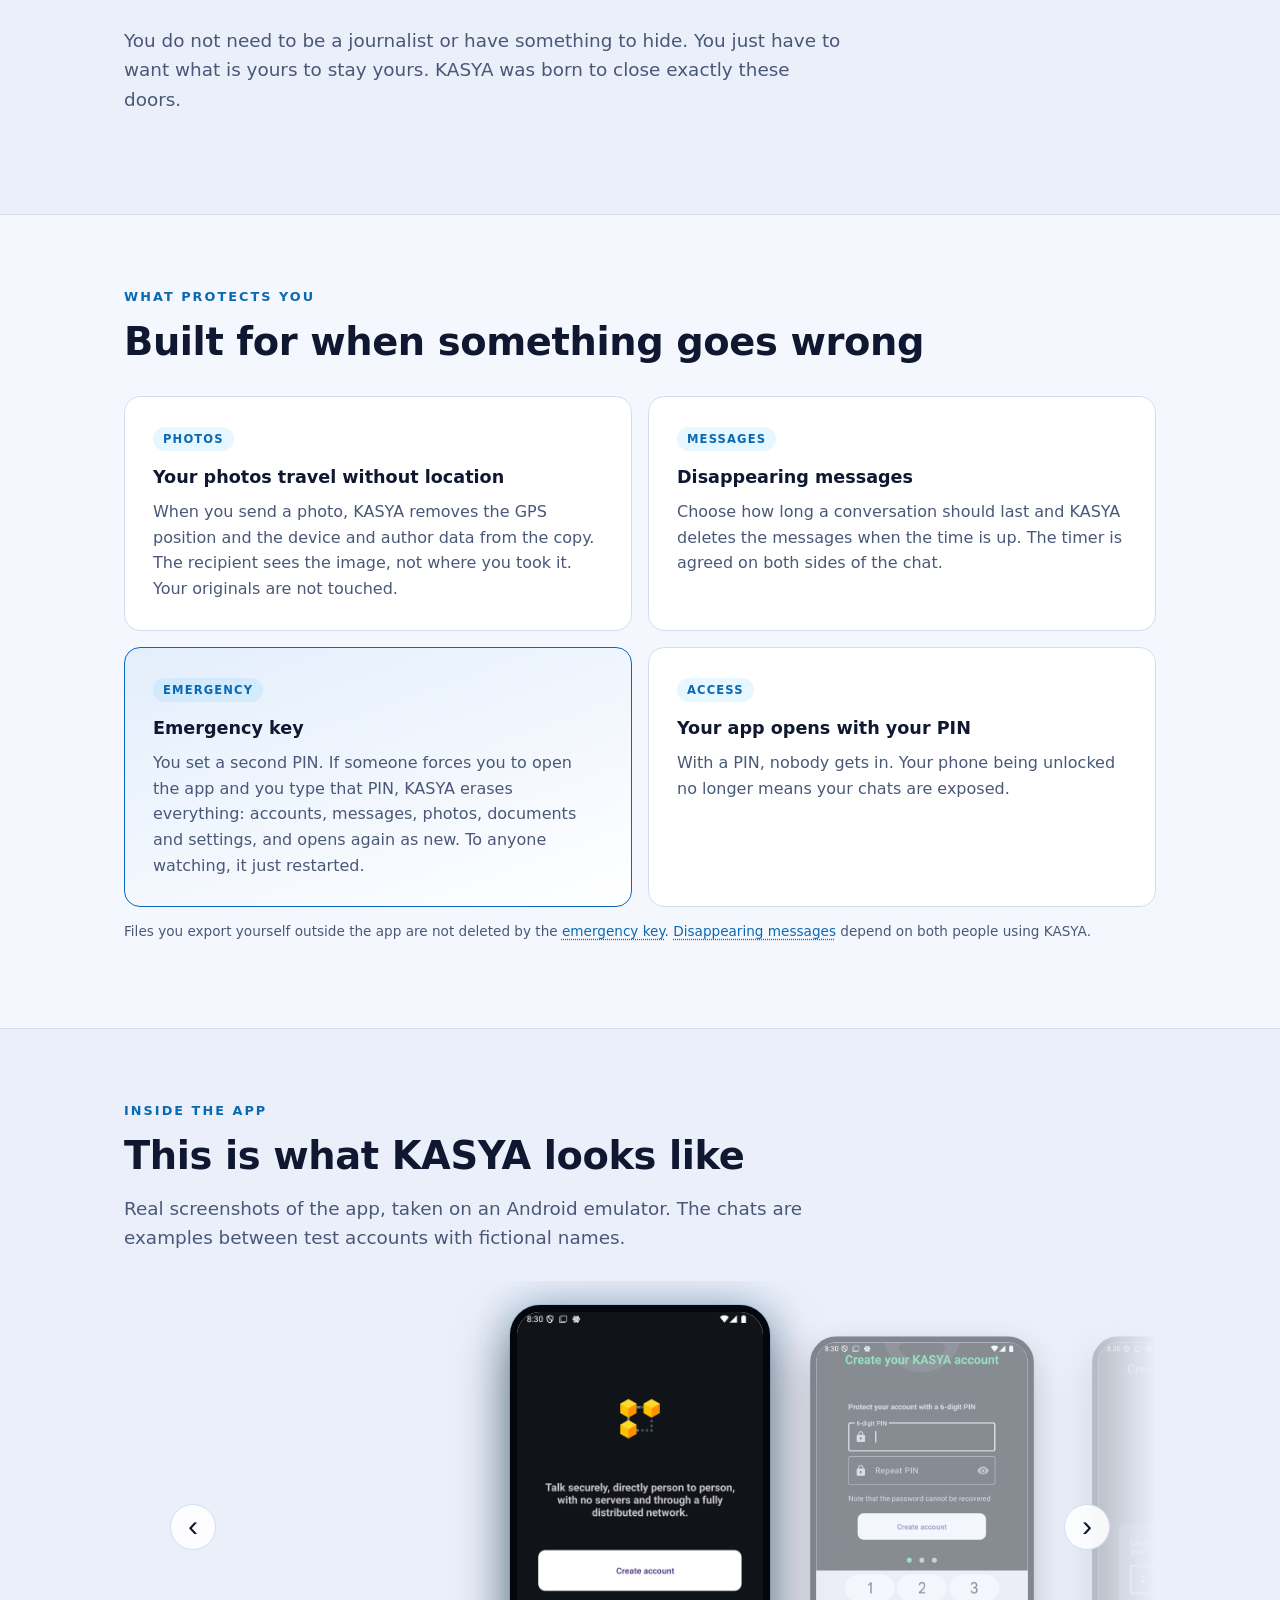
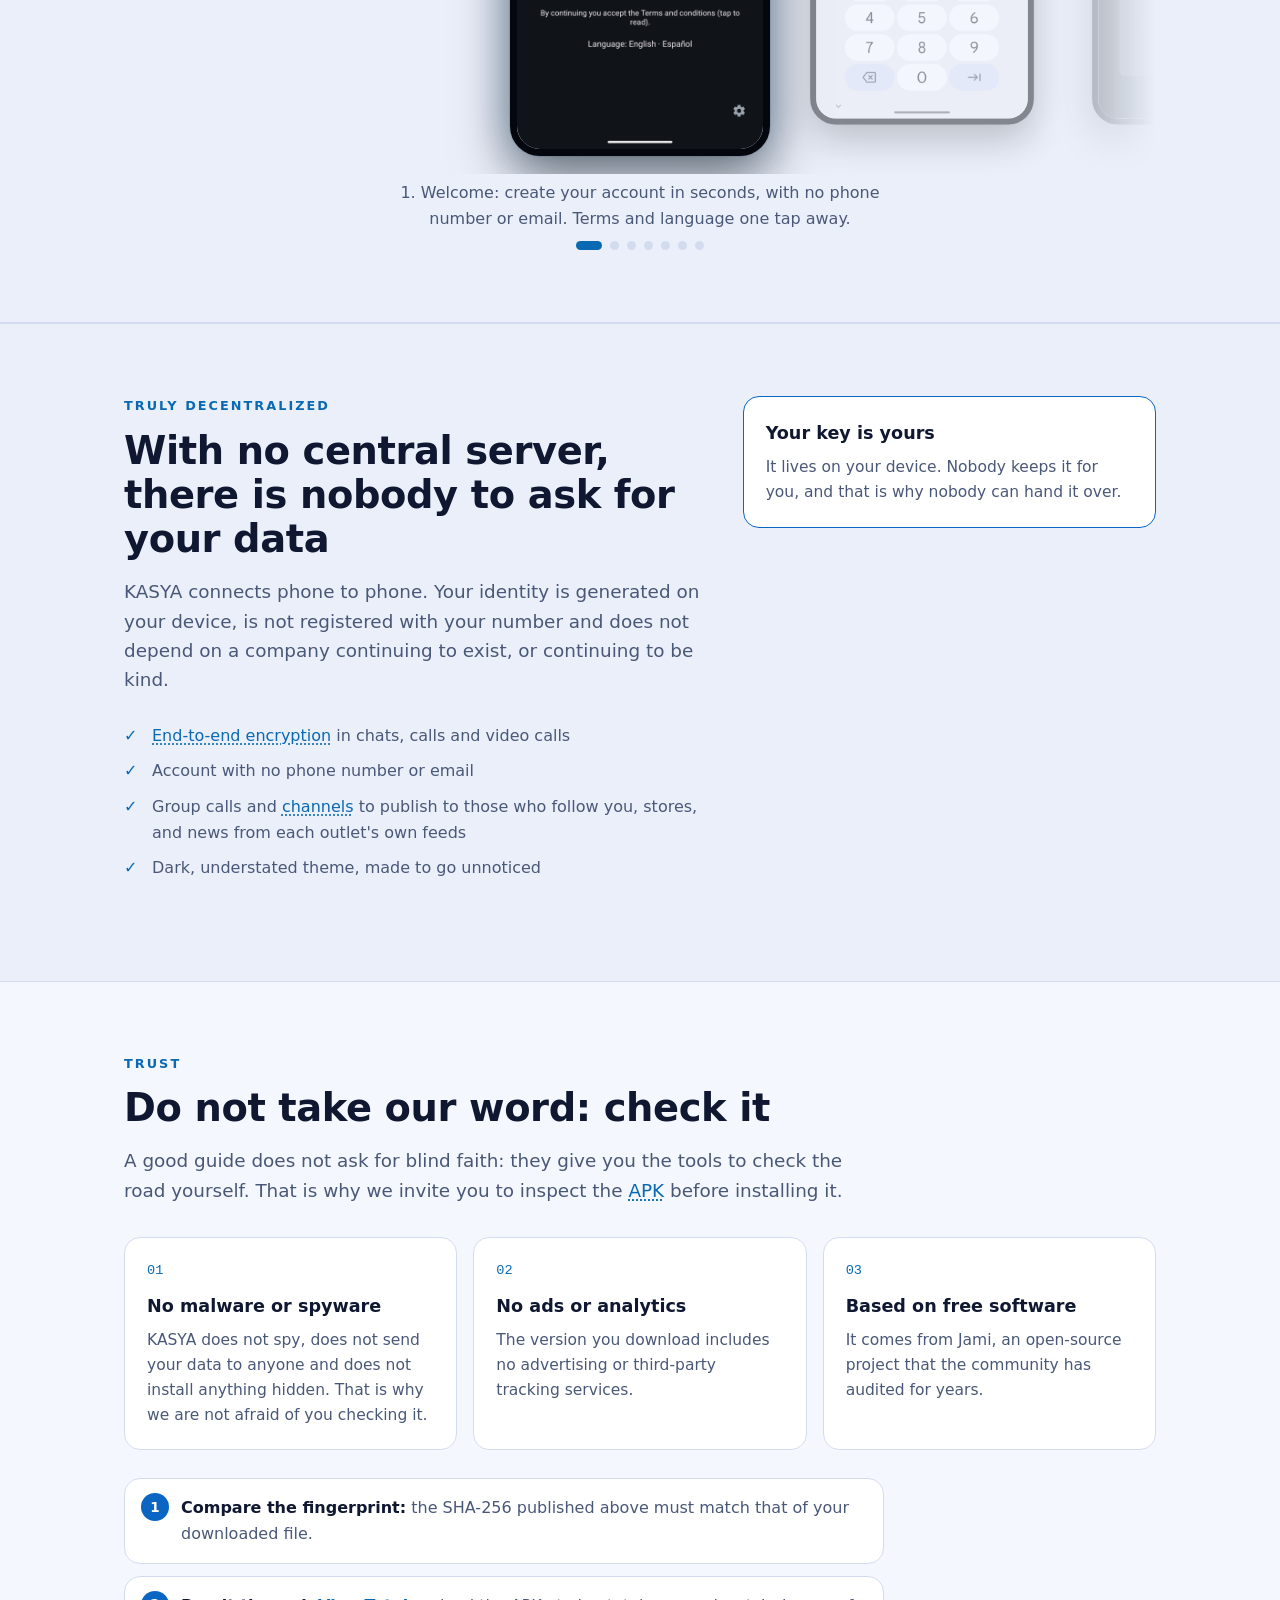
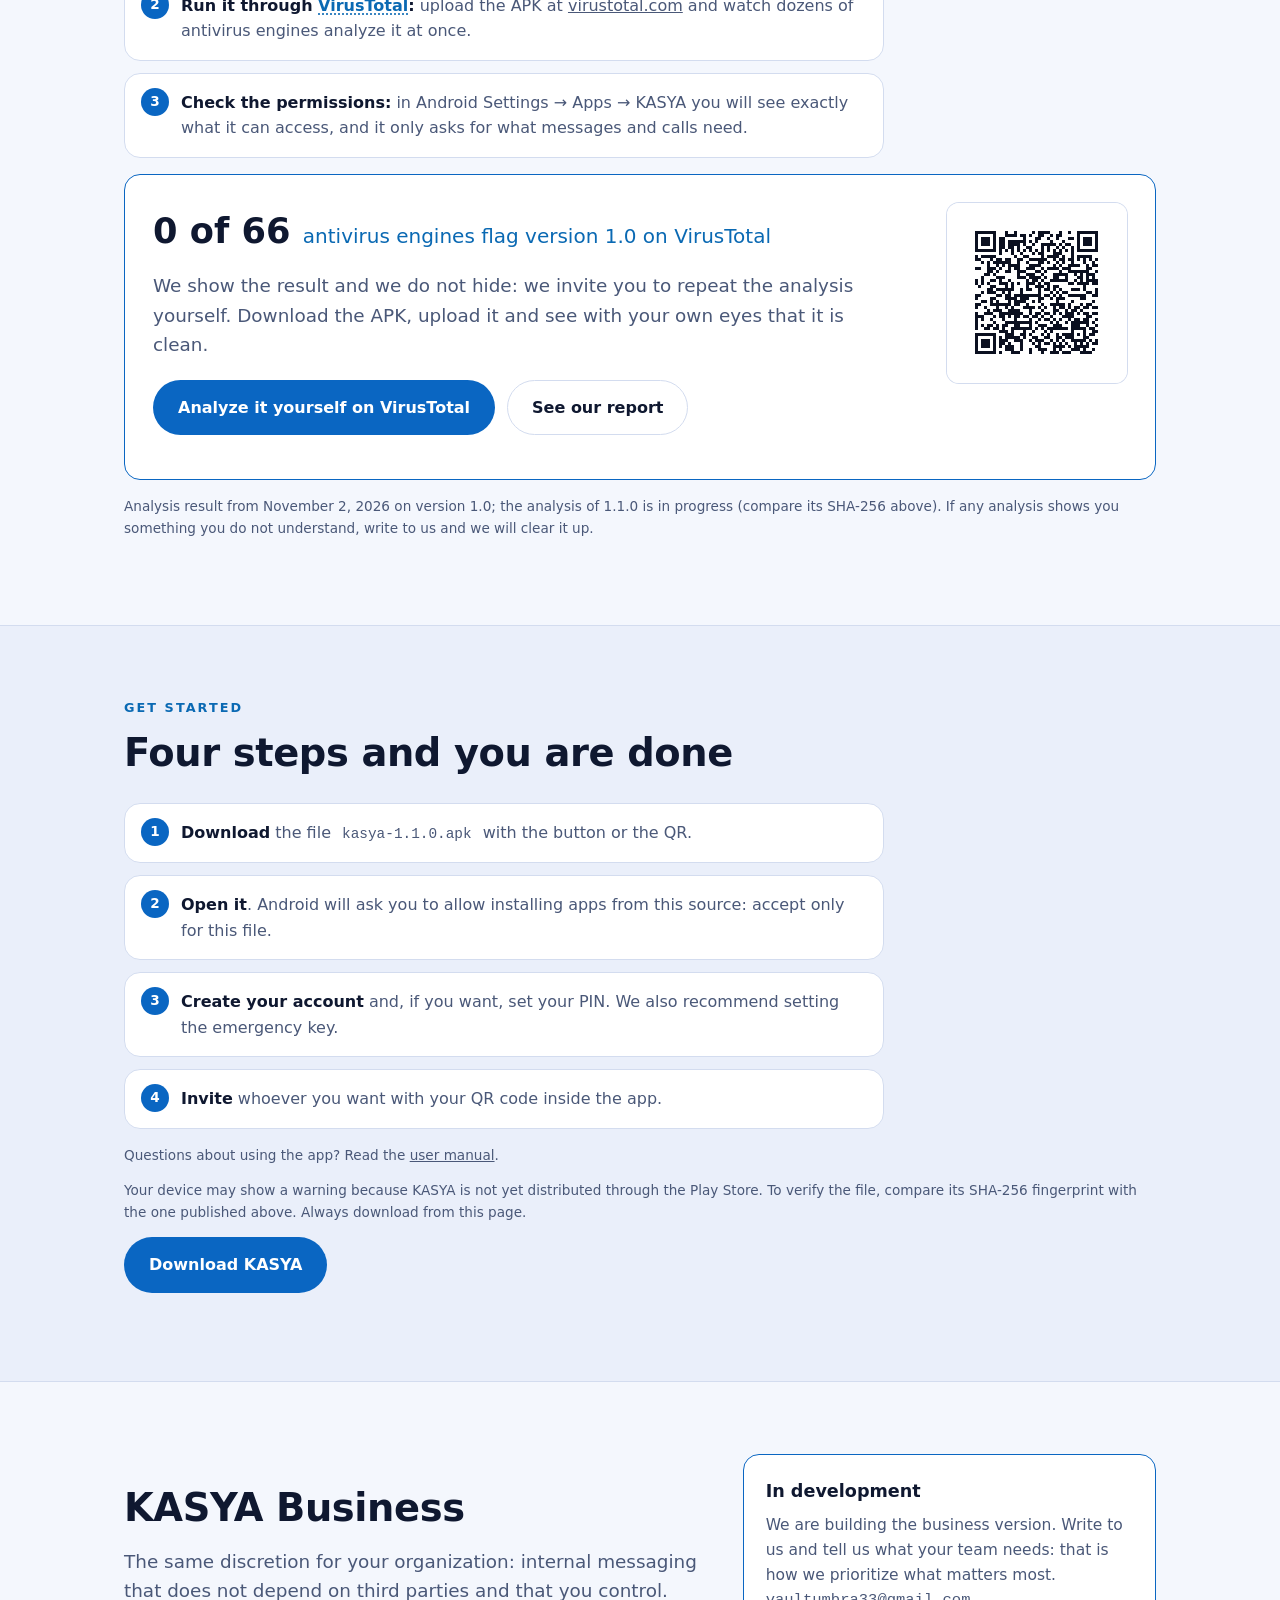
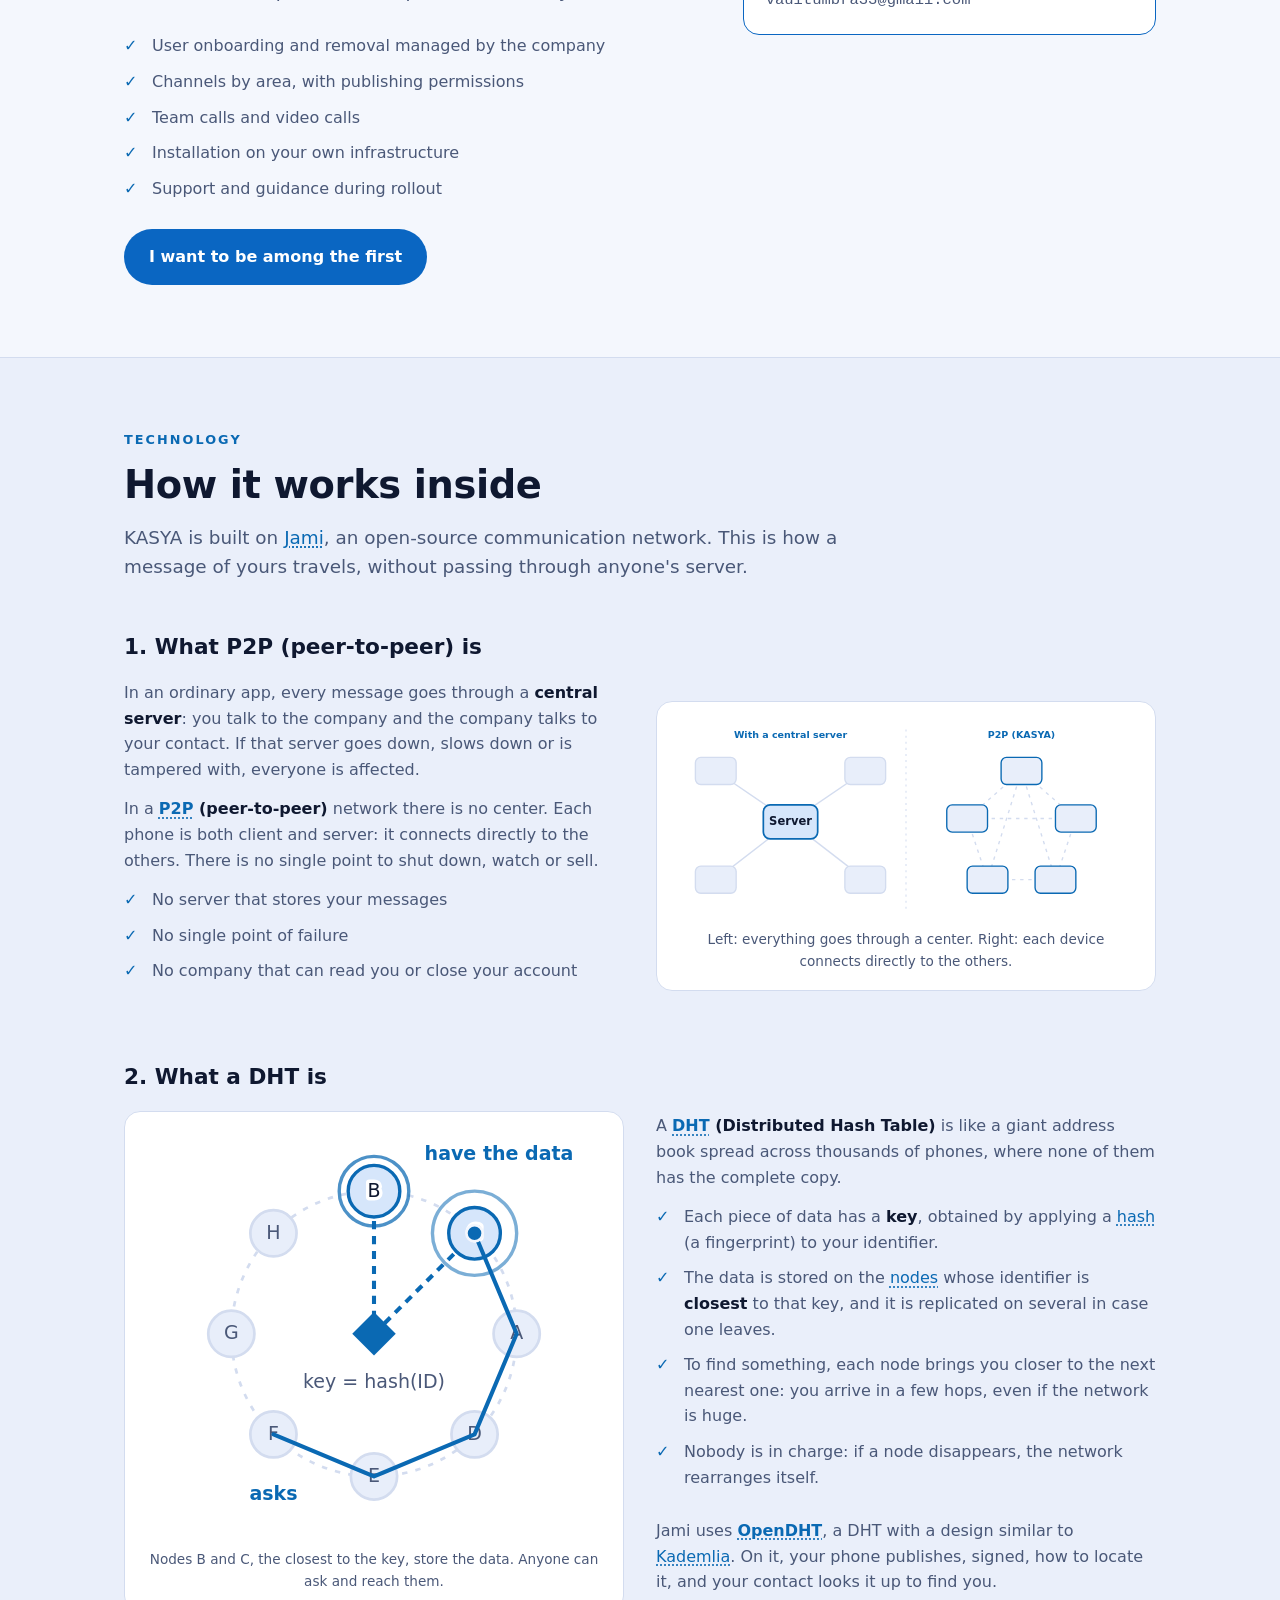
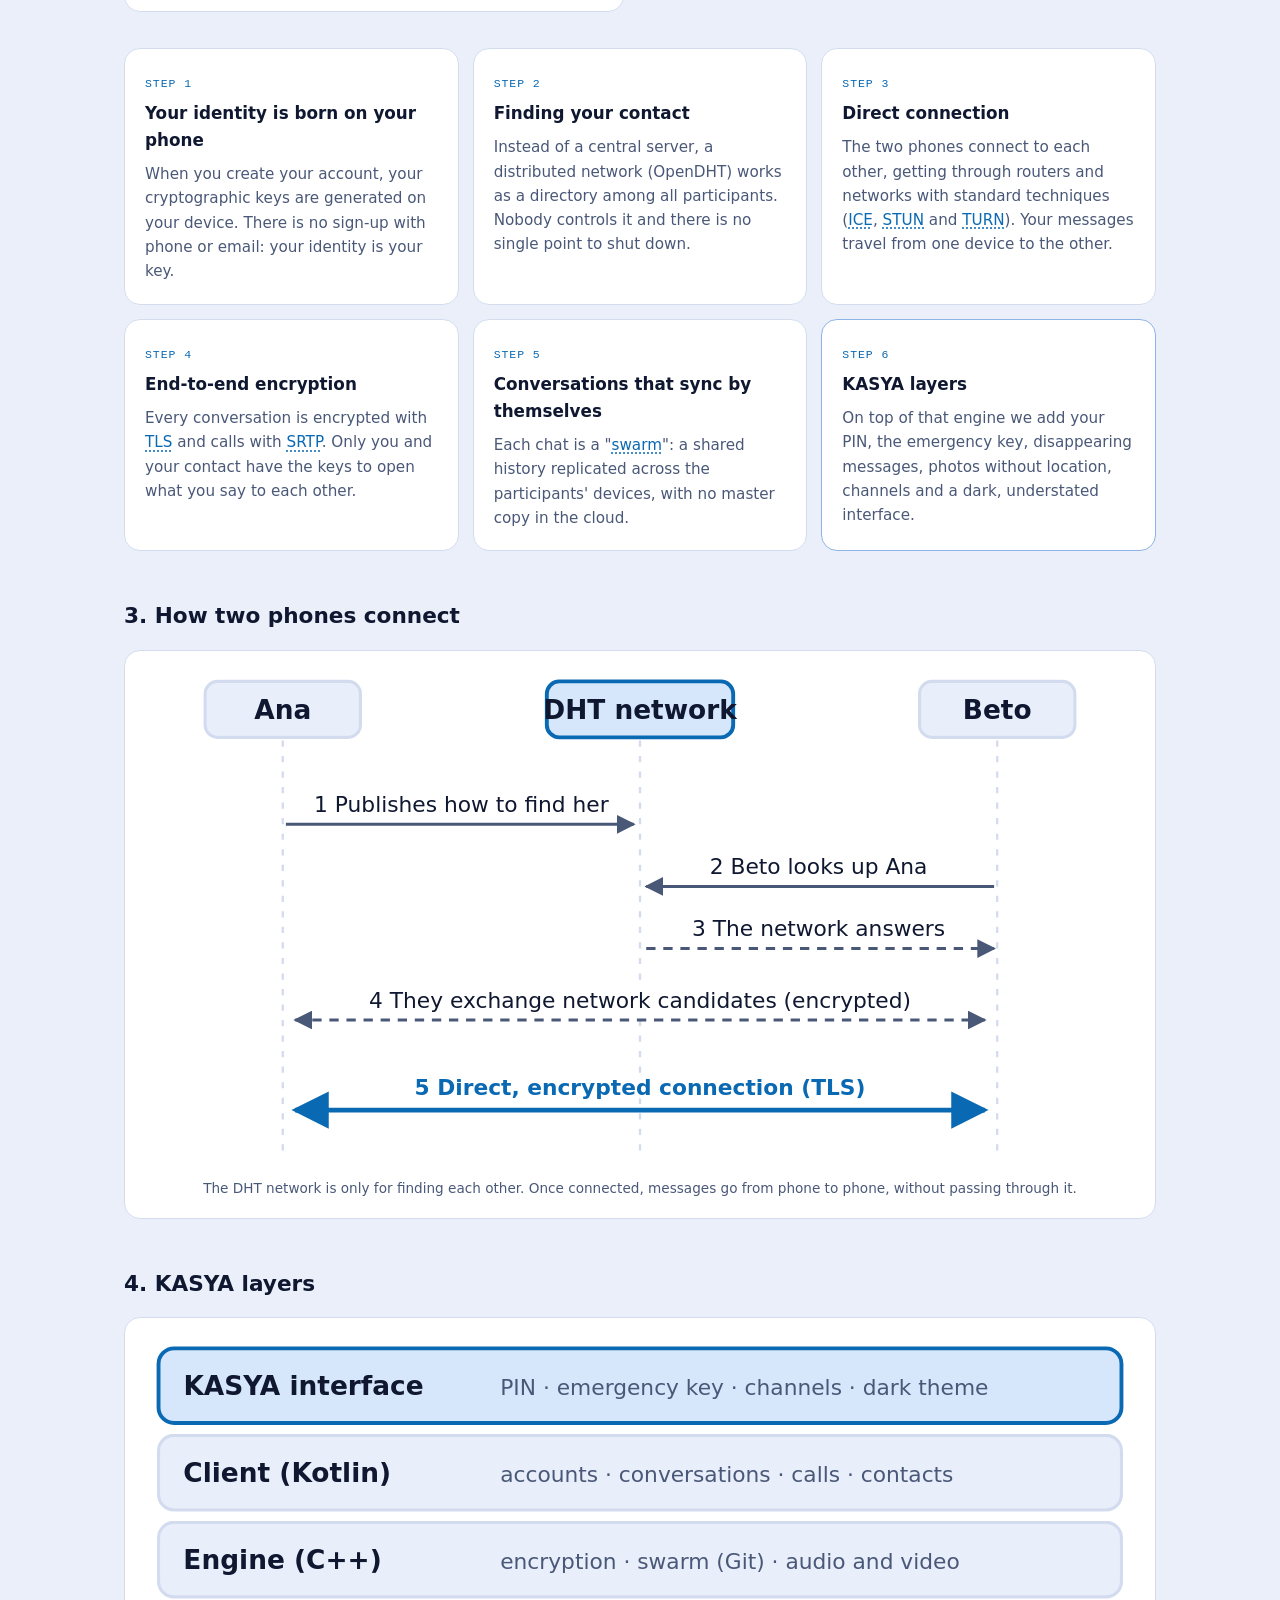
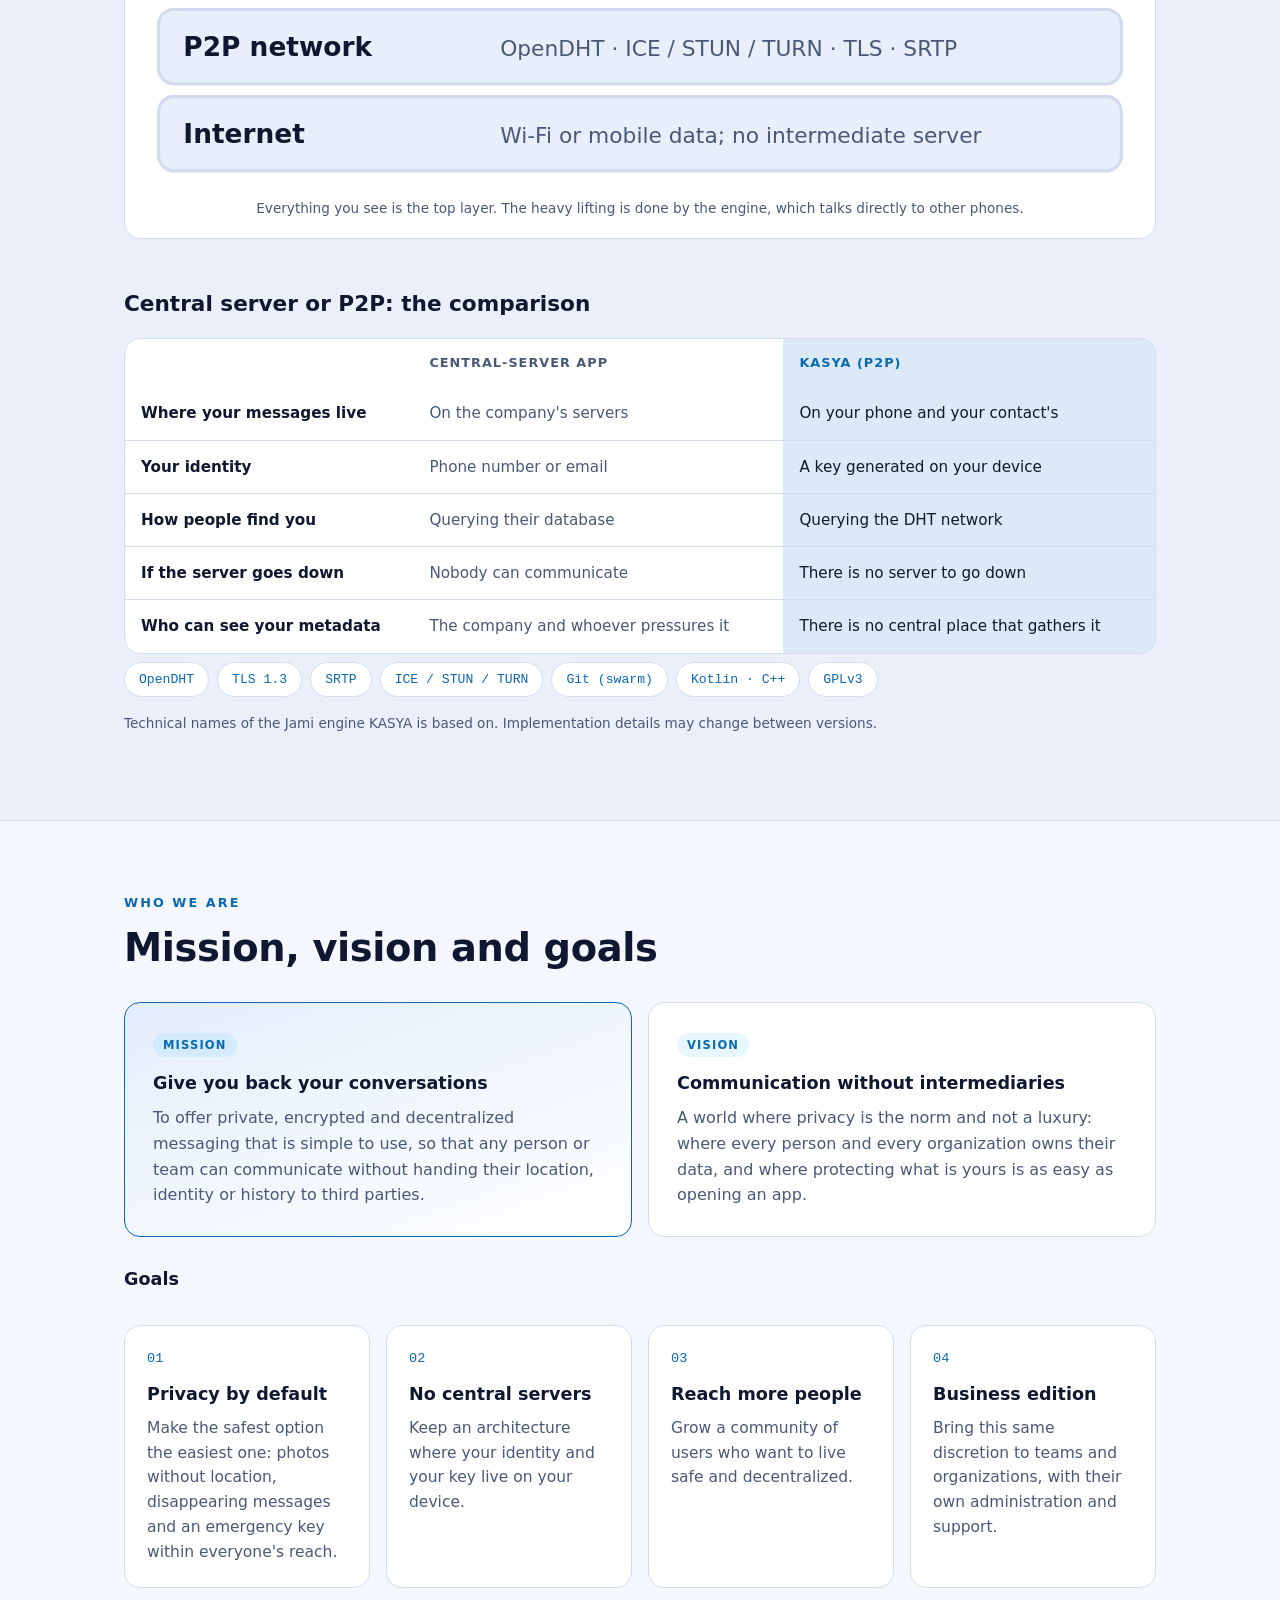
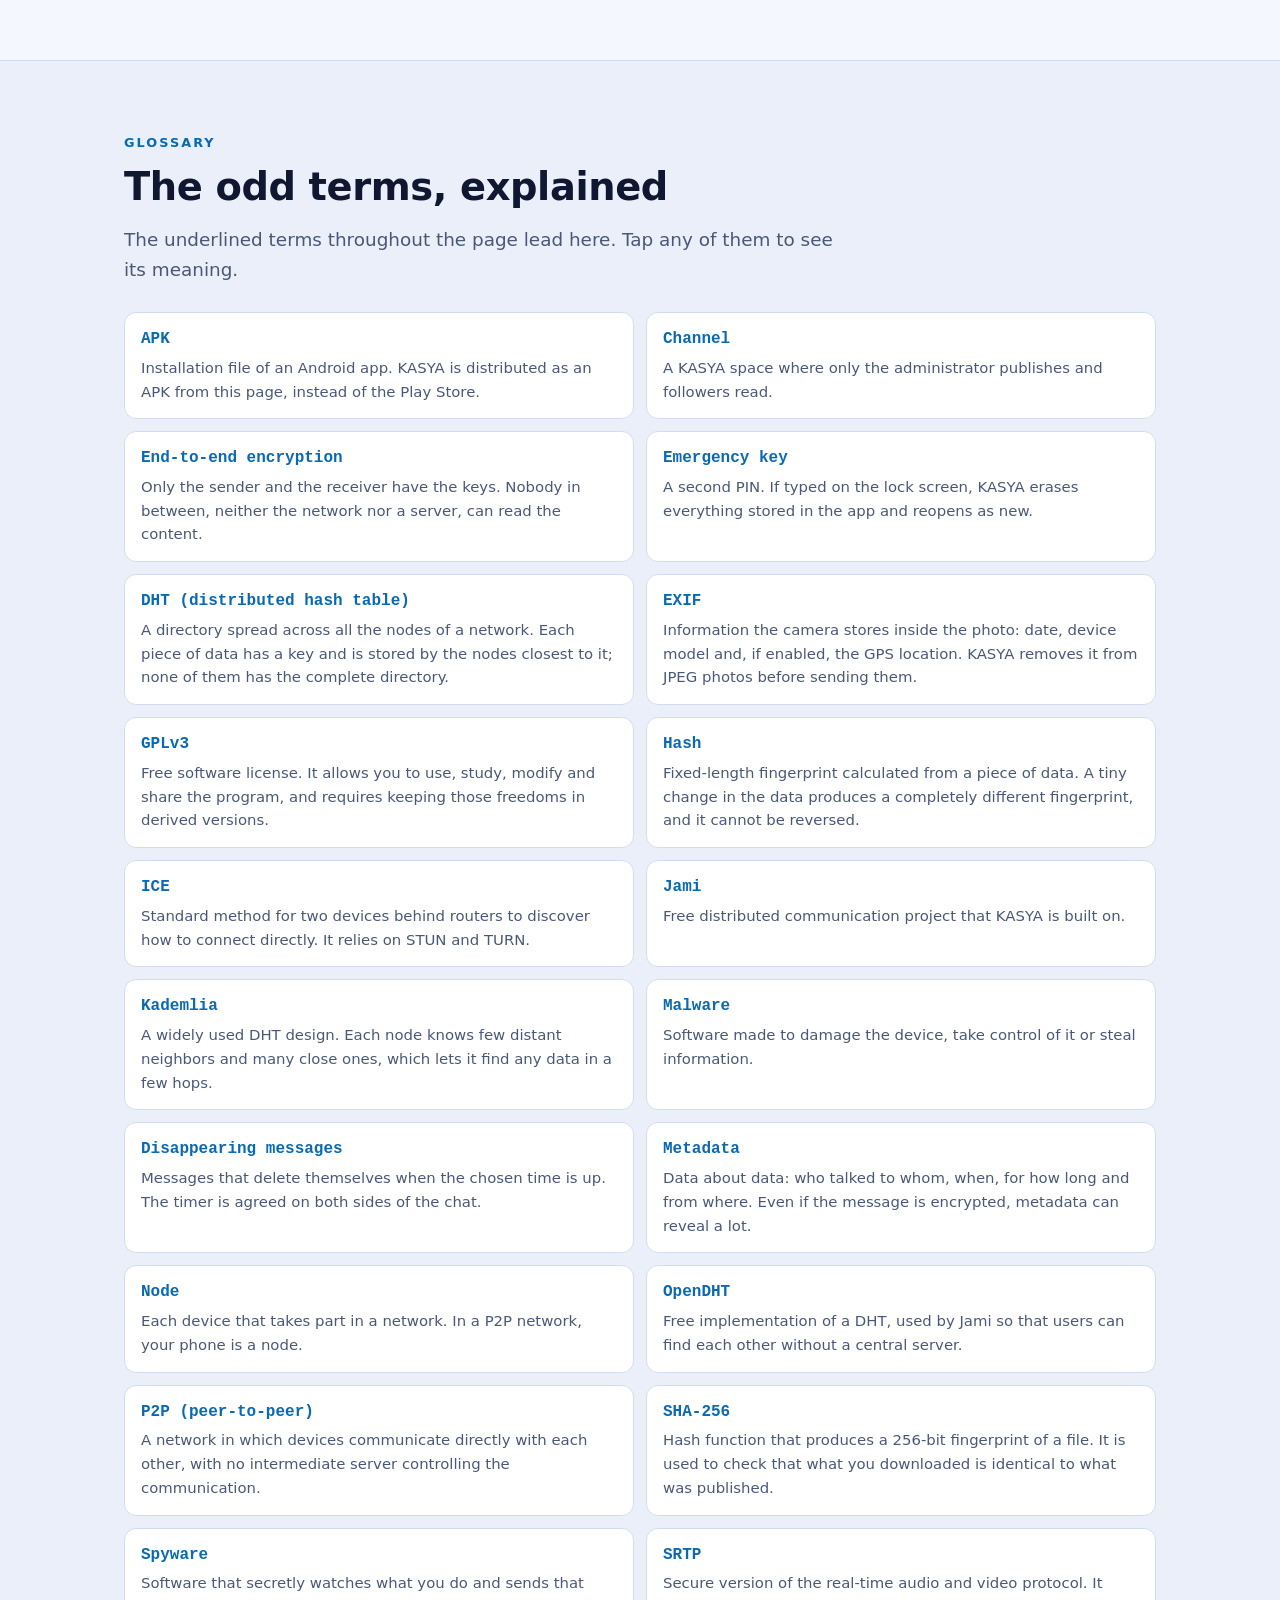
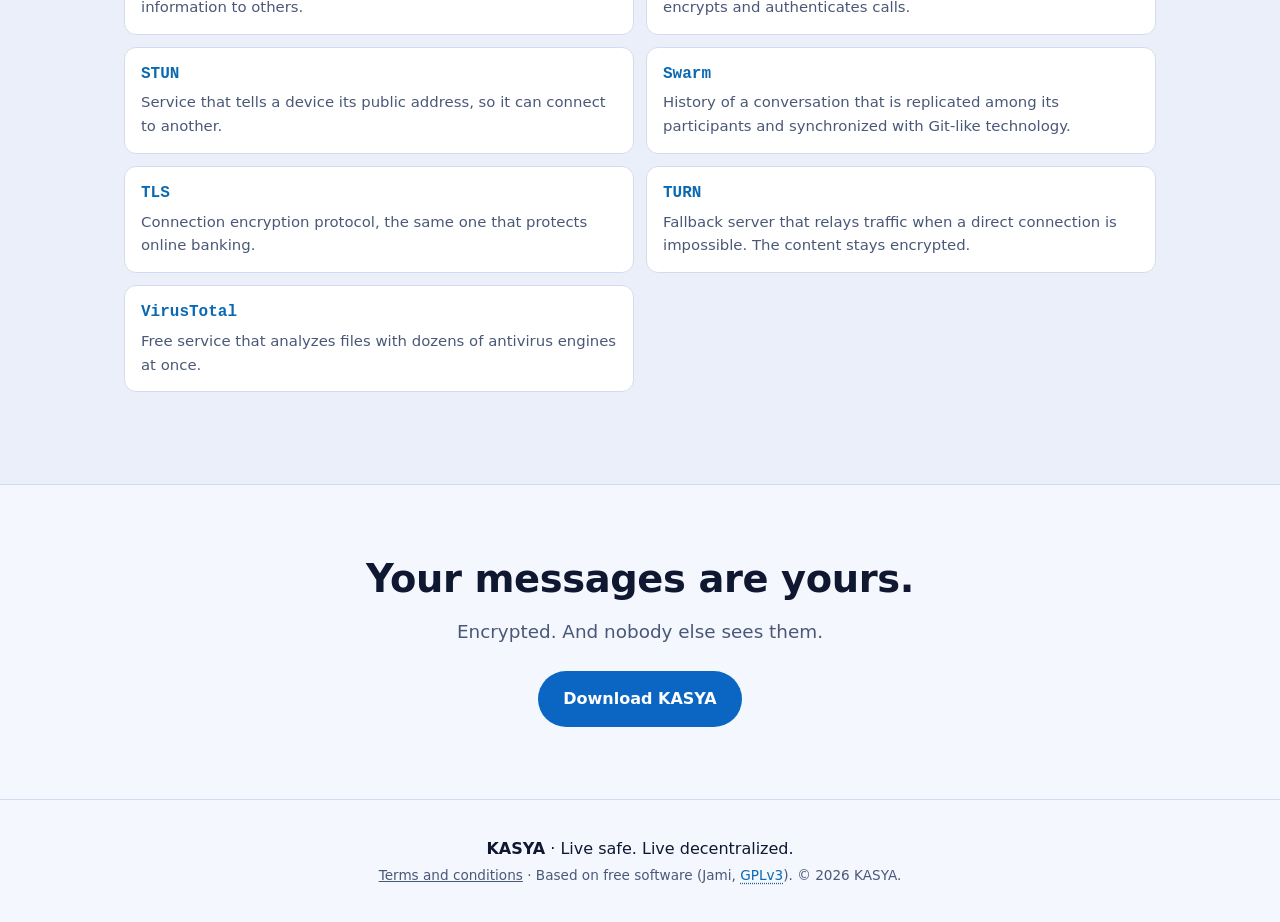
==== commit 49dcb664: "Sitio 1.1.0: noticias, terminos, espanol/ingles Co-Authored-By: Claude Sonnet 5.5 <noreply@anthropic" ====
--- a/index.html
+++ b/index.html
@@ -9,16 +9,16 @@
 <meta property="og:title" content="KASYA — Vive seguro. Vive descentralizado.">
 <meta property="og:description" content="Fotos sin ubicación, mensajes temporales y clave de emergencia. Sin servidores centrales.">
 <meta property="og:type" content="website">
+<link rel="alternate" hreflang="en" href="en/index.html">
 <link rel="icon" href="assets/icon.png">
-<link rel="stylesheet" href="assets/style.css?v=20261102l">
-<script>document.documentElement.classList.add('js');try{var t=localStorage.getItem('kasya-theme');if(!t)t=matchMedia('(prefers-color-scheme: light)').matches?'light':'dark';document.documentElement.setAttribute('data-theme',t)}catch(e){document.documentElement.setAttribute('data-theme','dark')}</script>
+<link rel="stylesheet" href="assets/style.css?v=20261102m">
+<script>document.documentElement.classList.add('js');try{if(!localStorage.getItem('kasya-lang')&&/^en/i.test(navigator.language||'')&&!location.hash){localStorage.setItem('kasya-lang','en');location.replace('en/index.html')}var t=localStorage.getItem('kasya-theme');if(!t)t=matchMedia('(prefers-color-scheme: light)').matches?'light':'dark';document.documentElement.setAttribute('data-theme',t)}catch(e){document.documentElement.setAttribute('data-theme','dark')}</script>
 </head>
 <body>
 
 <header class="nav">
   <a class="brand" href="#top"><img src="assets/icon.png" alt="" width="32" height="32"><span>KASYA</span></a>
-  <button class="menu-btn" id="menu-btn" type="button" aria-label="Abrir menú" aria-expanded="false" aria-controls="menu">☰</button>
-  <nav id="menu">
+    <nav id="menu">
     <a href="#protege">Qué te protege</a>
     <a href="#verifica">Verifica</a>
     <a href="#instalar">Instalar</a>
@@ -29,7 +29,11 @@
     <a href="#glosario">Glosario</a>
     <a class="btn btn-small" href="#descargar">Descargar</a>
   </nav>
-  <button class="theme-btn" id="theme-btn" type="button" aria-label="Cambiar entre modo oscuro y claro" title="Modo oscuro / claro">☀</button>
+  <div class="nav-tools">
+    <a class="lang-btn" href="en/index.html" hreflang="en" lang="en" title="English" aria-label="View in English">EN</a>
+    <button class="theme-btn" id="theme-btn" type="button" aria-label="Cambiar entre modo oscuro y claro" title="Modo oscuro / claro">☀</button>
+    <button class="menu-btn" id="menu-btn" type="button" aria-label="Abrir menú" aria-expanded="false" aria-controls="menu">☰</button>
+  </div>
 </header>
 
 <main id="top">
@@ -127,7 +131,7 @@
         <ul class="ticks">
           <li><a class="term" href="#g-cifrado-e2e">Cifrado de punta a punta</a> en chats, llamadas y videollamadas</li>
           <li>Cuenta sin teléfono ni correo</li>
-          <li>Llamadas de grupo y <a class="term" href="#g-canal">canales</a> para publicar a quien te sigue</li>
+          <li>Llamadas de grupo y <a class="term" href="#g-canal">canales</a> para publicar a quien te sigue, tiendas y noticias de los feeds de cada medio</li>
           <li>Tema oscuro y sobrio, hecho para pasar desapercibido</li>
         </ul>
       </div>
@@ -162,7 +166,7 @@
         <a class="btn btn-ghost" href="https://www.virustotal.com/gui/file/87adae7544fa2b68c842c85ddf21469ecbb16cf142b6f059fce0ee2dab5877d4" target="_blank" rel="noopener">Ver nuestro reporte</a>
       </div>
     </div>
-    <p class="fine">Resultado del análisis del 2 de noviembre de 2026 sobre la versión 1.0; el análisis de la 1.0.1 está en curso (compara su SHA-256 arriba). Si algún análisis te muestra algo que no entiendas, escríbenos y lo aclaramos.</p>
+    <p class="fine">Resultado del análisis del 2 de noviembre de 2026 sobre la versión 1.0; el análisis de la 1.1.0 está en curso (compara su SHA-256 arriba). Si algún análisis te muestra algo que no entiendas, escríbenos y lo aclaramos.</p>
   </section>
 
   <section id="instalar" class="band"><div class="wrap">
@@ -451,12 +455,12 @@
 
 <footer class="footer">
   <p><strong>KASYA</strong> · Vive seguro. Vive descentralizado.</p>
-  <p class="fine">Basado en software libre (Jami, <a class="term" href="#g-gplv3">GPLv3</a>). © <span id="year"></span> KASYA.</p>
+  <p class="fine"><a href="terminos.html">Términos y condiciones</a> · Basado en software libre (Jami, <a class="term" href="#g-gplv3">GPLv3</a>). © <span id="year"></span> KASYA.</p>
 </footer>
 
-<script src="config.js?v=20261102l"></script>
-<script src="assets/qrcode.min.js?v=20261102l" onerror="window.__noqr=true"></script>
-<script src="assets/site.js?v=20261102l"></script>
-<script src="assets/bg3d.js?v=20261102l" defer></script>
+<script src="config.js?v=20261102m"></script>
+<script src="assets/qrcode.min.js?v=20261102m" onerror="window.__noqr=true"></script>
+<script src="assets/site.js?v=20261102m"></script>
+<script src="assets/bg3d.js?v=20261102m" defer></script>
 </body>
 </html>
--- a/assets/style.css
+++ b/assets/style.css
@@ -115,7 +115,7 @@
 .footer { border-top: 1px solid var(--line); padding: 32px 24px; text-align: center; }
 .footer p { margin: 4px 0; }
 
-.menu-btn { display: none; background: transparent; border: 1px solid var(--line); color: var(--text); font-size: 1.3rem; line-height: 1; padding: 6px 12px; border-radius: 10px; cursor: pointer; }
+.menu-btn { display: none; place-items: center; width: 40px; height: 38px; padding: 0; background: transparent; border: 1px solid var(--line); color: var(--text); font-size: 1.2rem; line-height: 1; border-radius: 10px; cursor: pointer; }
 section[id] { scroll-margin-top: 72px; }
 
 h3.sub { font-size: 1.35rem; margin: 48px 0 16px; color: var(--text); }
@@ -175,7 +175,7 @@
 .chips span { border: 1px solid var(--line); background: var(--card); color: var(--accent-2); padding: 6px 14px; border-radius: 999px; font-family: "JetBrains Mono", ui-monospace, Consolas, monospace; font-size: .82rem; }
 
 @media (max-width: 1000px) {
-  .menu-btn { display: block; }
+  .menu-btn { display: grid; }
   .nav nav { display: none; position: absolute; top: 100%; left: 0; right: 0; flex-direction: column; align-items: stretch; gap: 0; background: var(--bg); border-bottom: 1px solid var(--line); padding: 8px 24px 16px; }
   .nav nav.open { display: flex; }
   .nav nav a { padding: 12px 0; border-bottom: 1px solid var(--line); }
@@ -295,3 +295,11 @@
 #bg3d { position: fixed; inset: 0; z-index: -1; pointer-events: none; opacity: 1; }
 .js .band { background: color-mix(in srgb, var(--bg-2) 86%, transparent); }
 @media print { #bg3d { display: none; } }
+
+/* Cabecera: herramientas a la derecha (idioma, tema, menú) */
+.nav-tools { display: flex; align-items: center; gap: 8px; margin-left: auto; }
+.nav nav { margin-left: auto; }
+.nav nav + .nav-tools { margin-left: 0; }
+.lang-btn { display: grid; place-items: center; min-width: 40px; height: 38px; padding: 0 10px; border: 1px solid var(--line); border-radius: 10px; color: var(--text); text-decoration: none; font-size: .8rem; font-weight: 700; letter-spacing: .06em; }
+.lang-btn:hover { background: var(--card); }
+@media (max-width: 1000px) { .nav nav { margin-left: 0; } .nav nav + .nav-tools, .nav-tools { margin-left: auto; } }
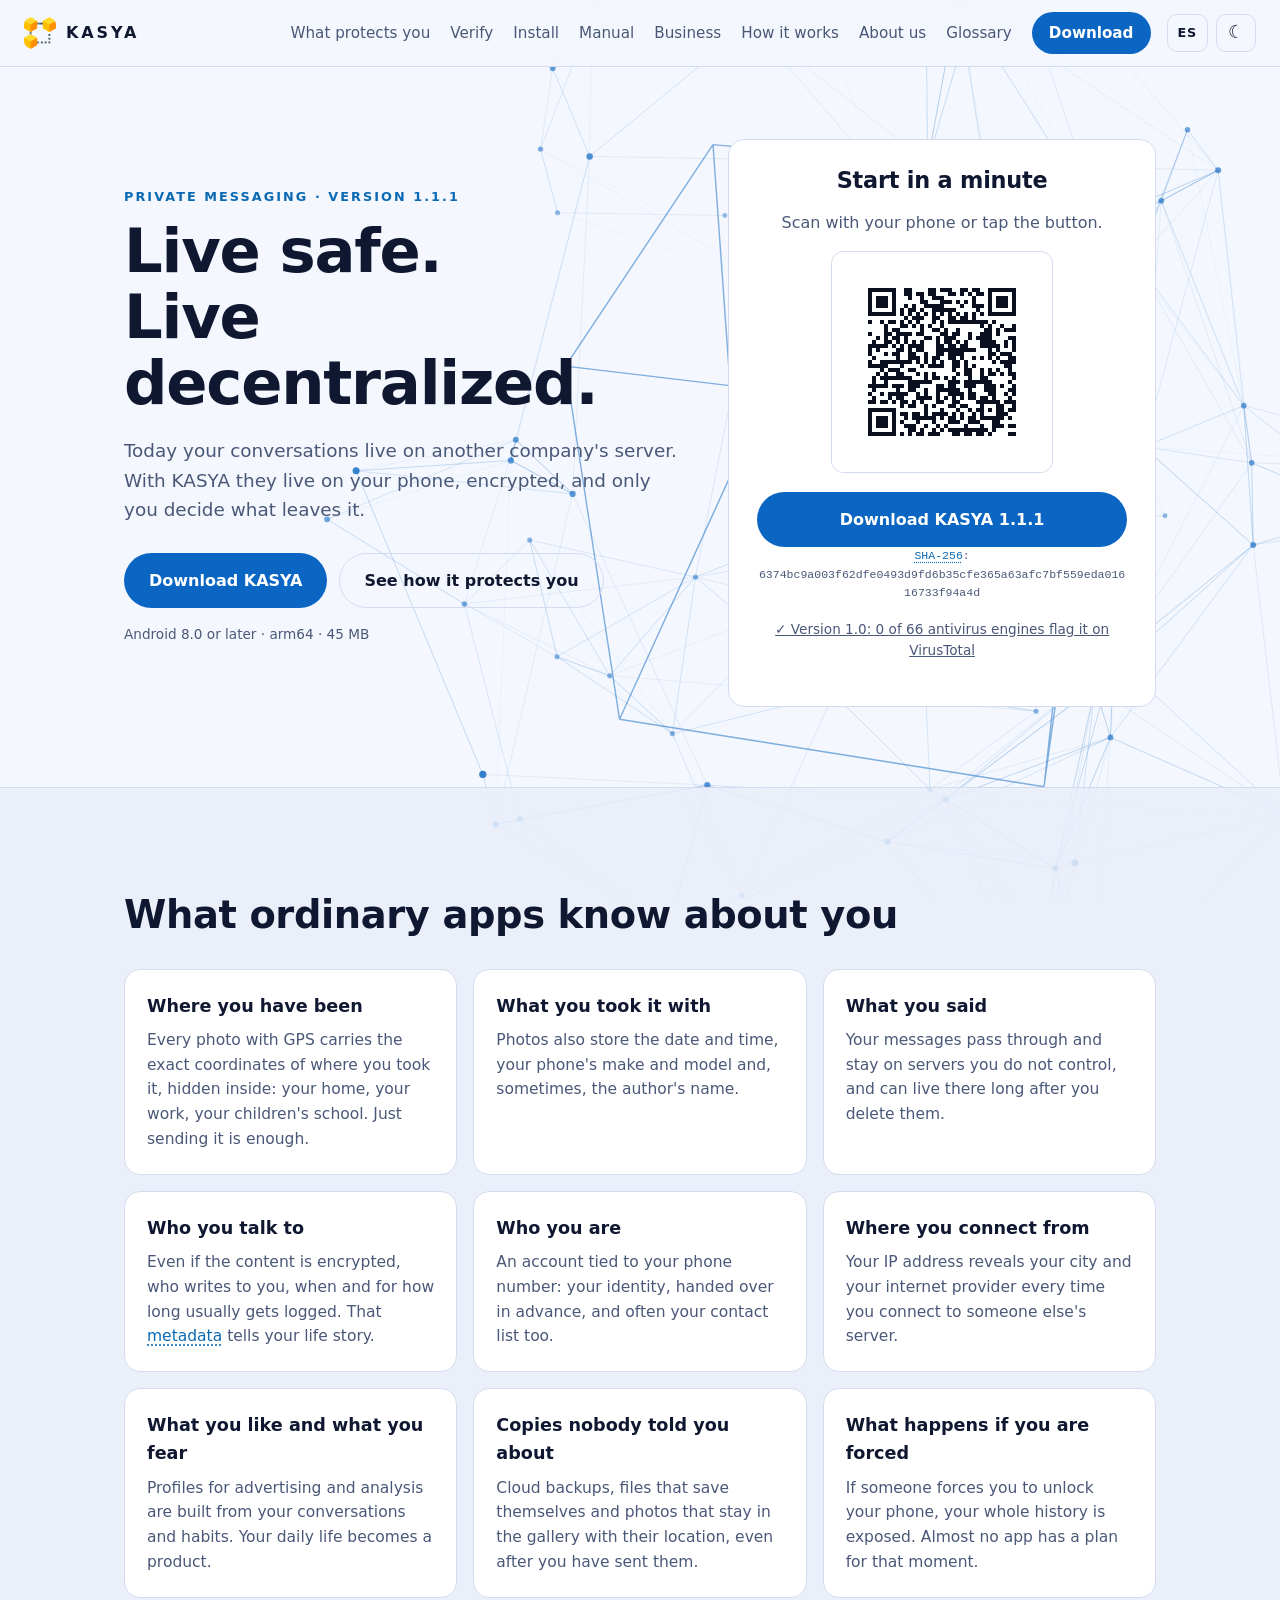
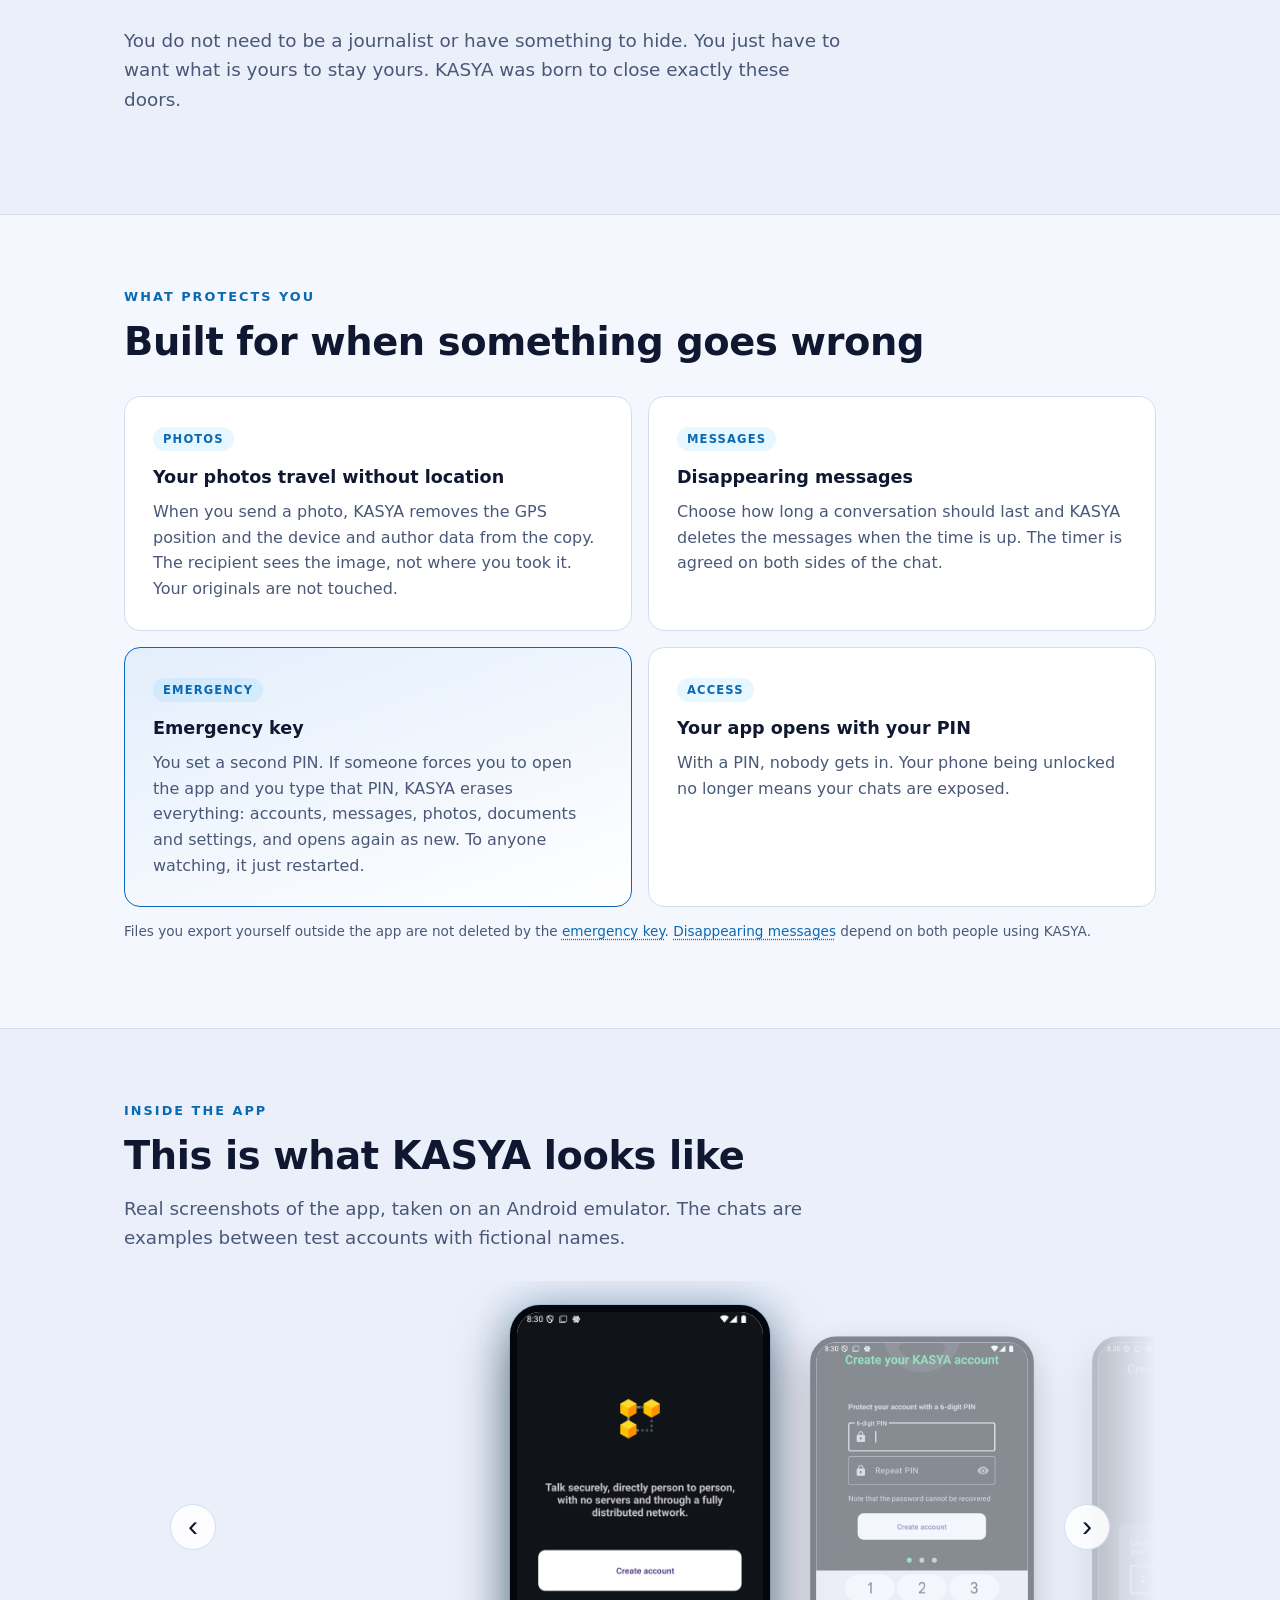
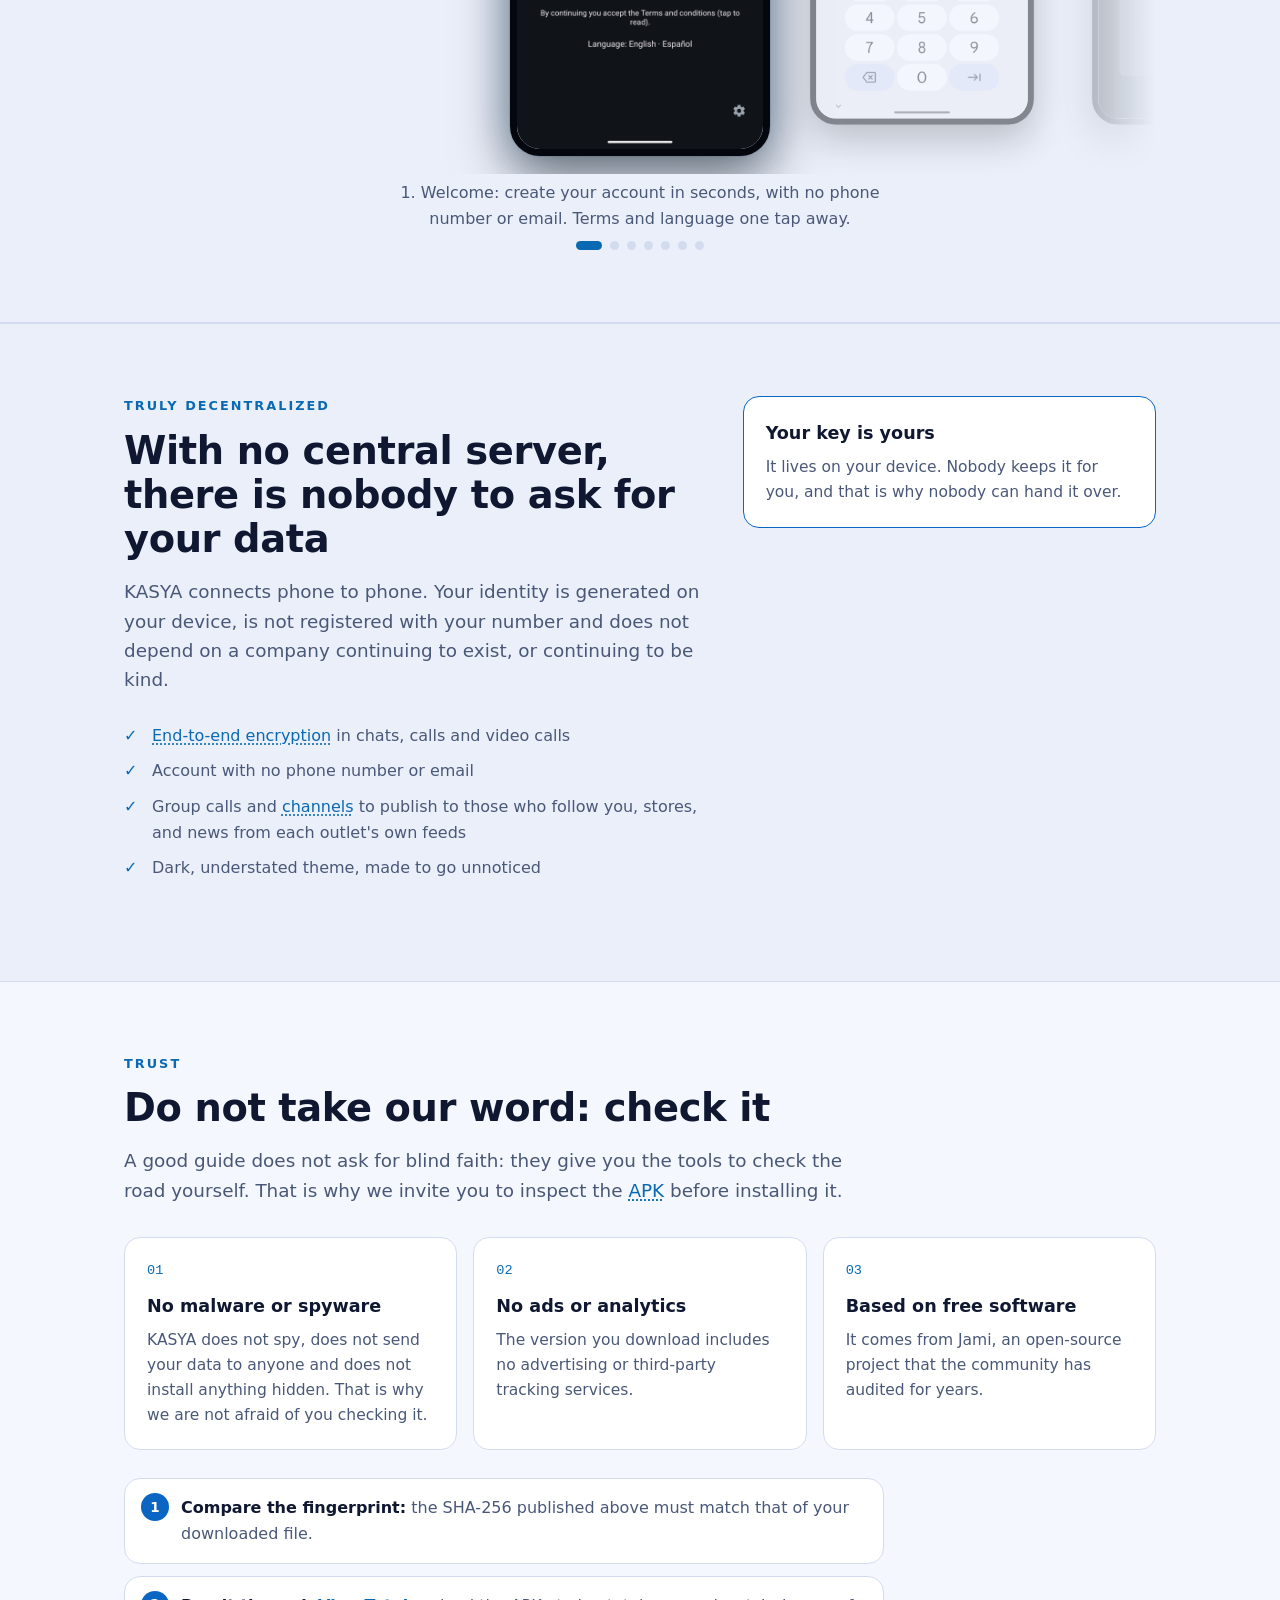
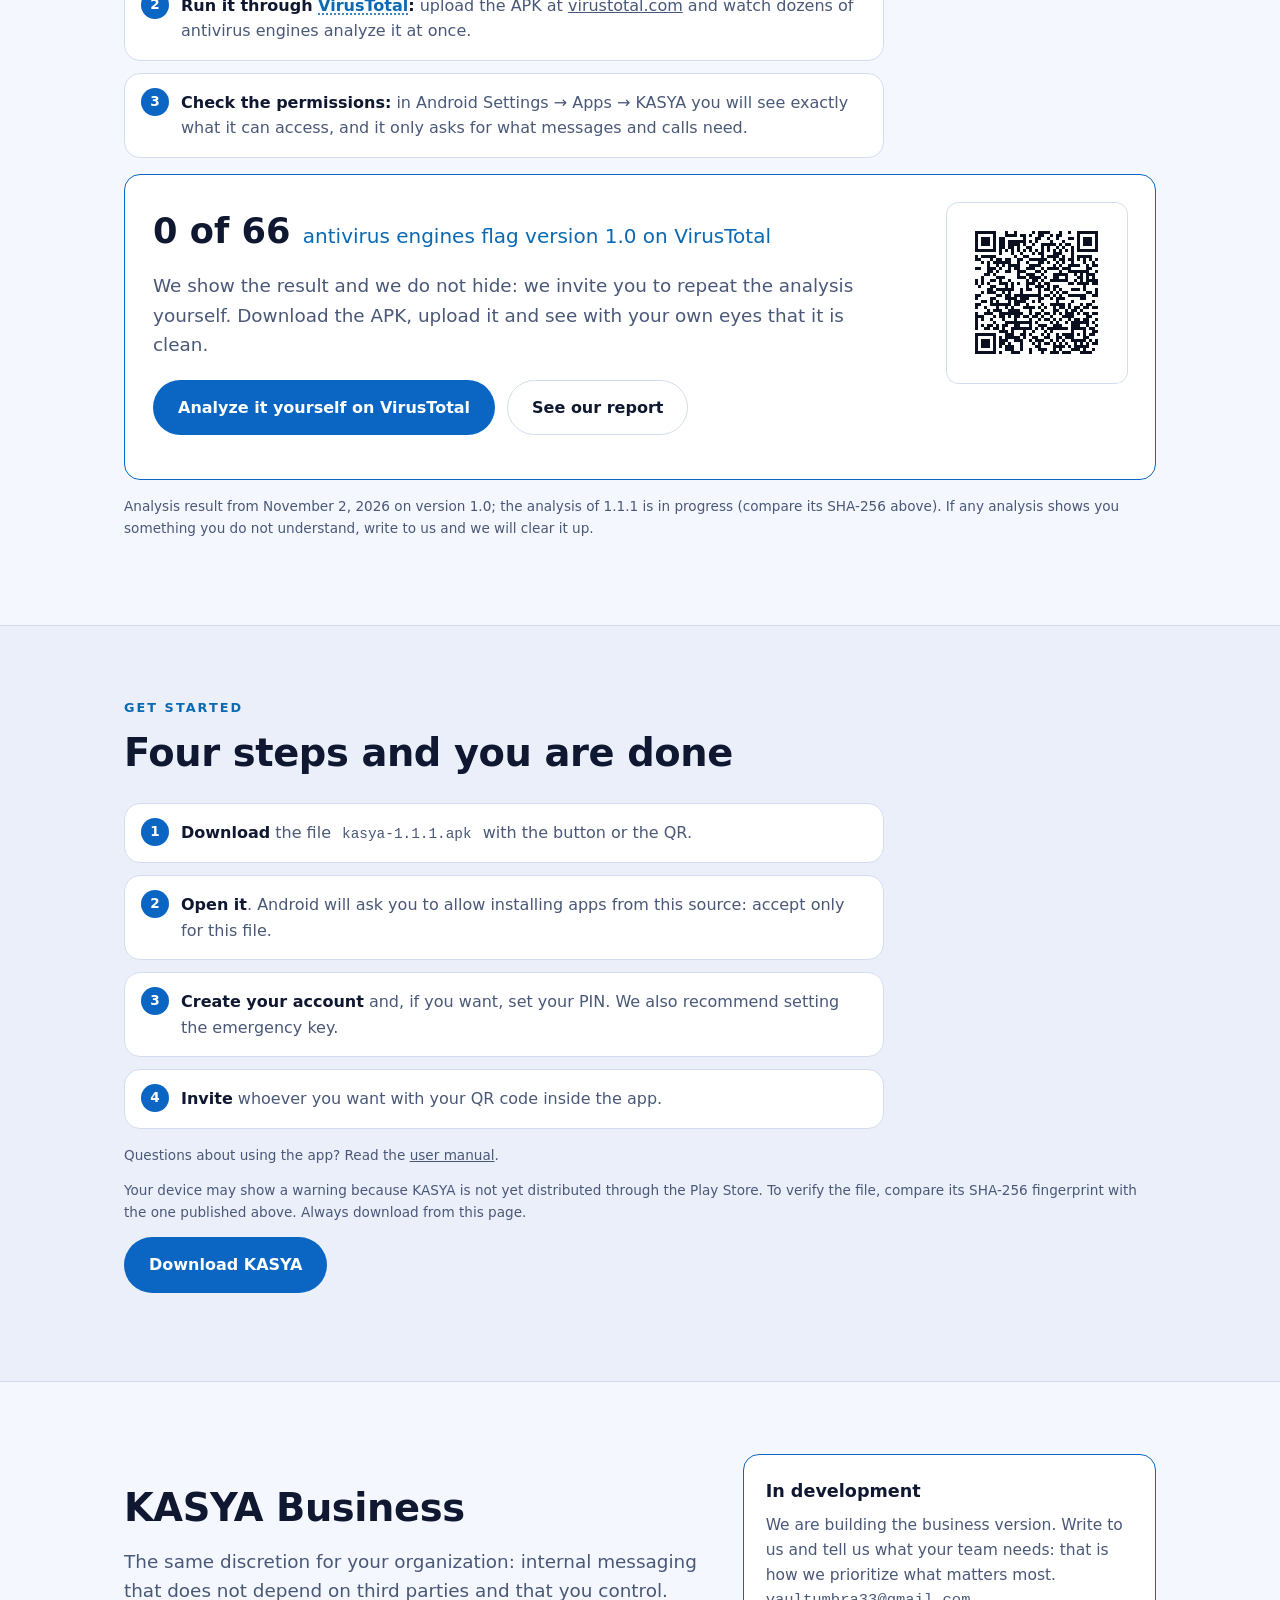
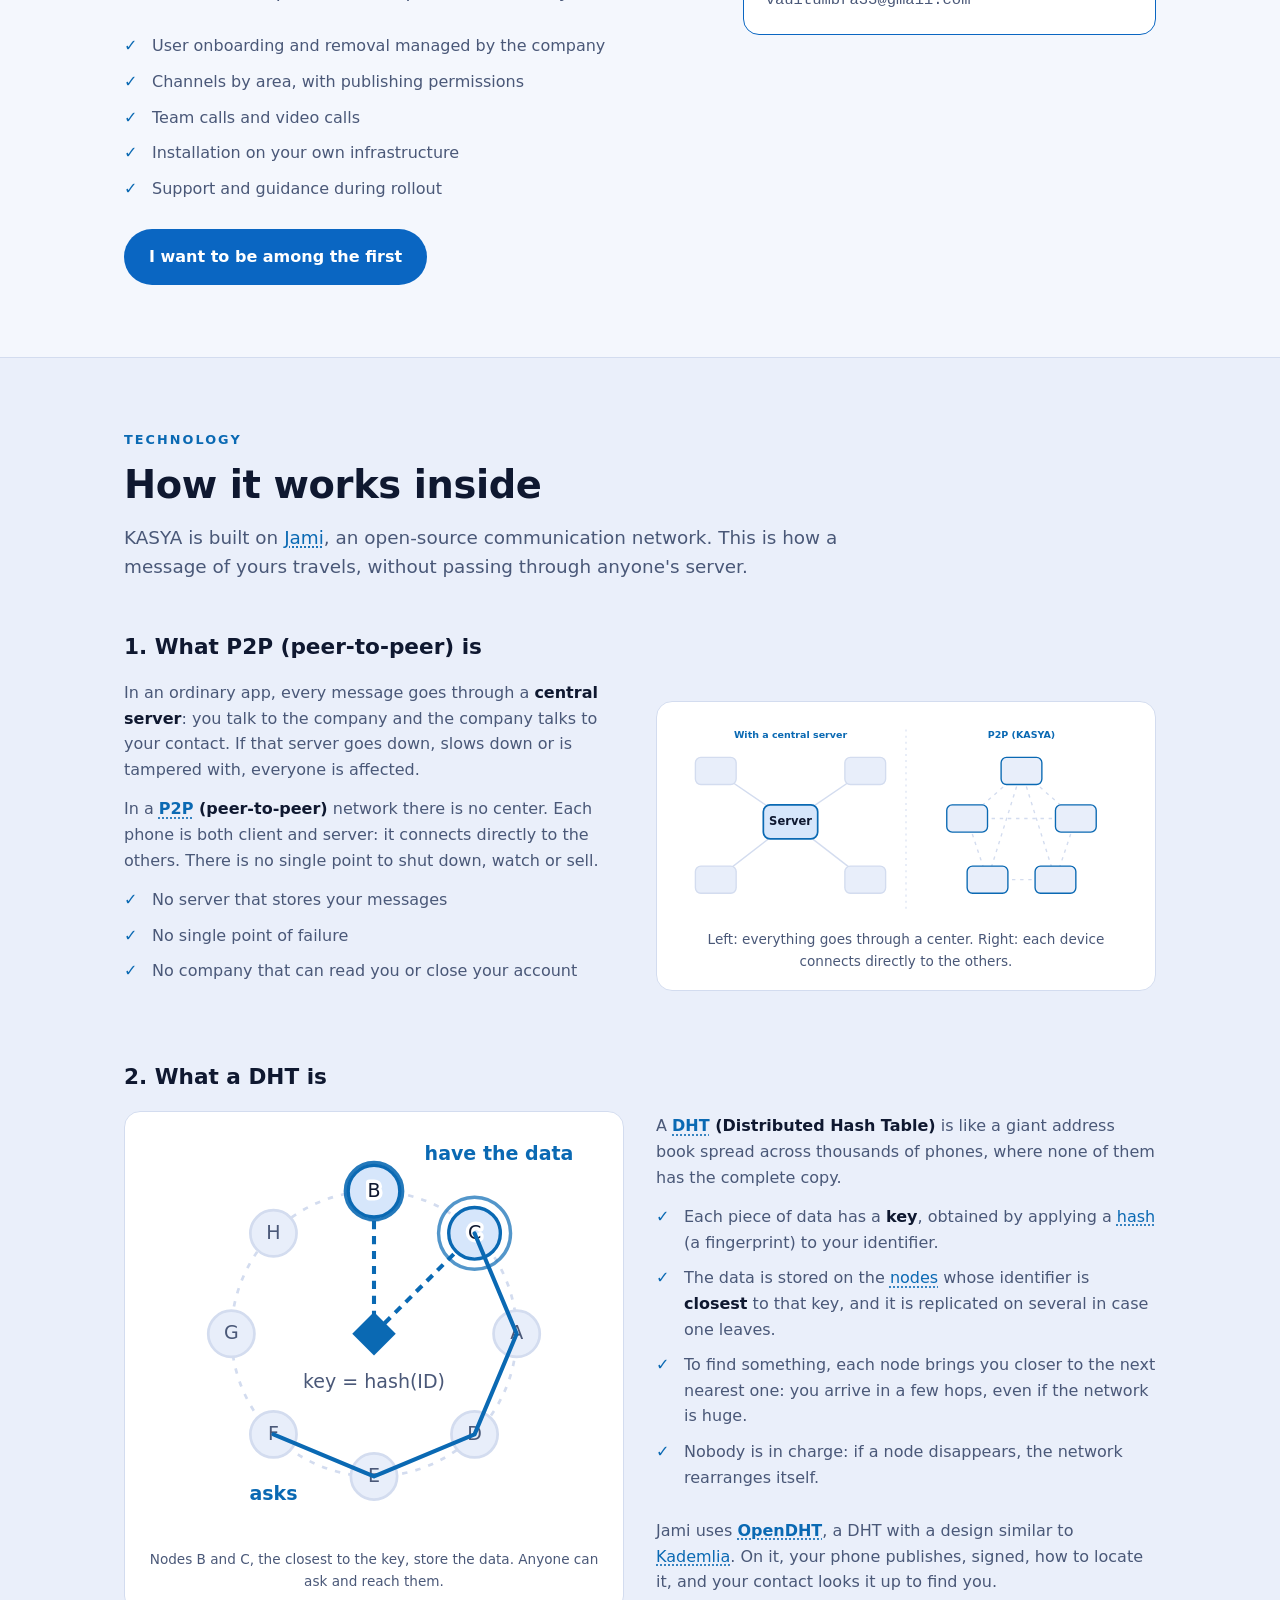
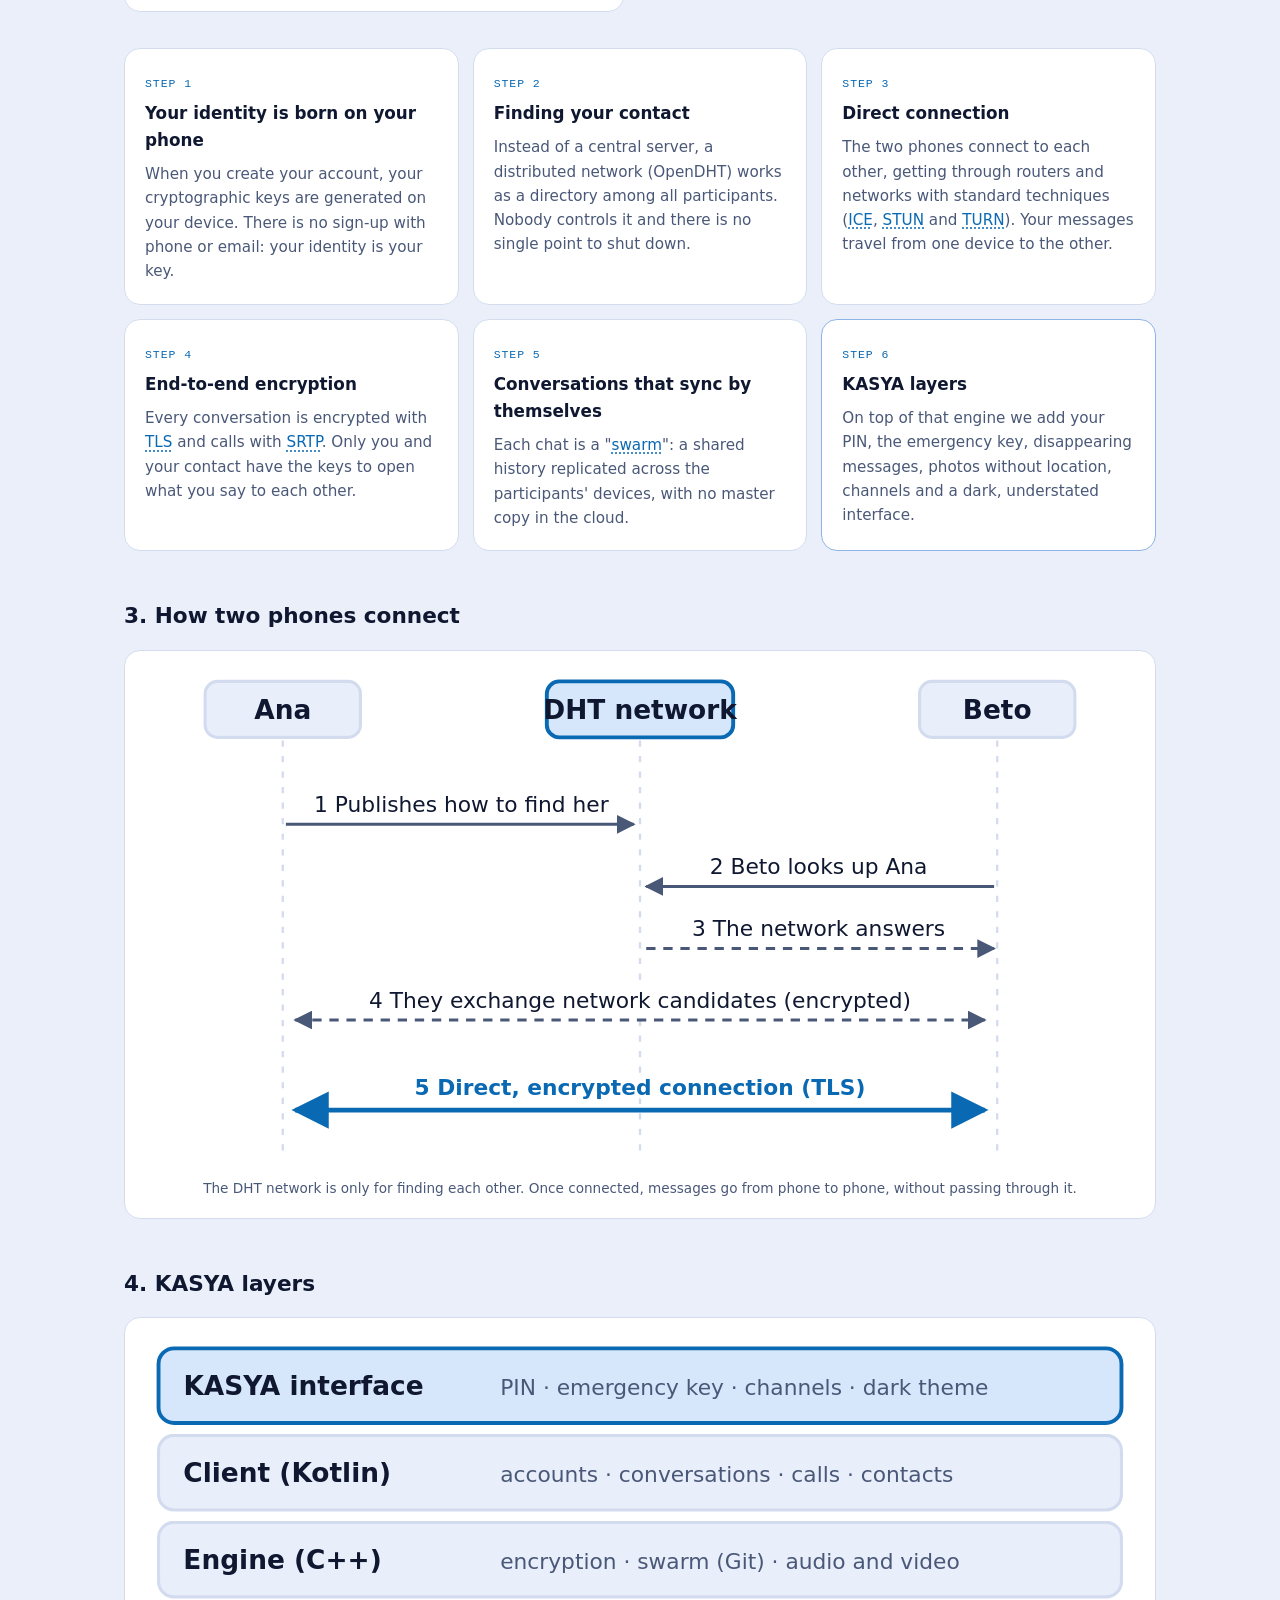
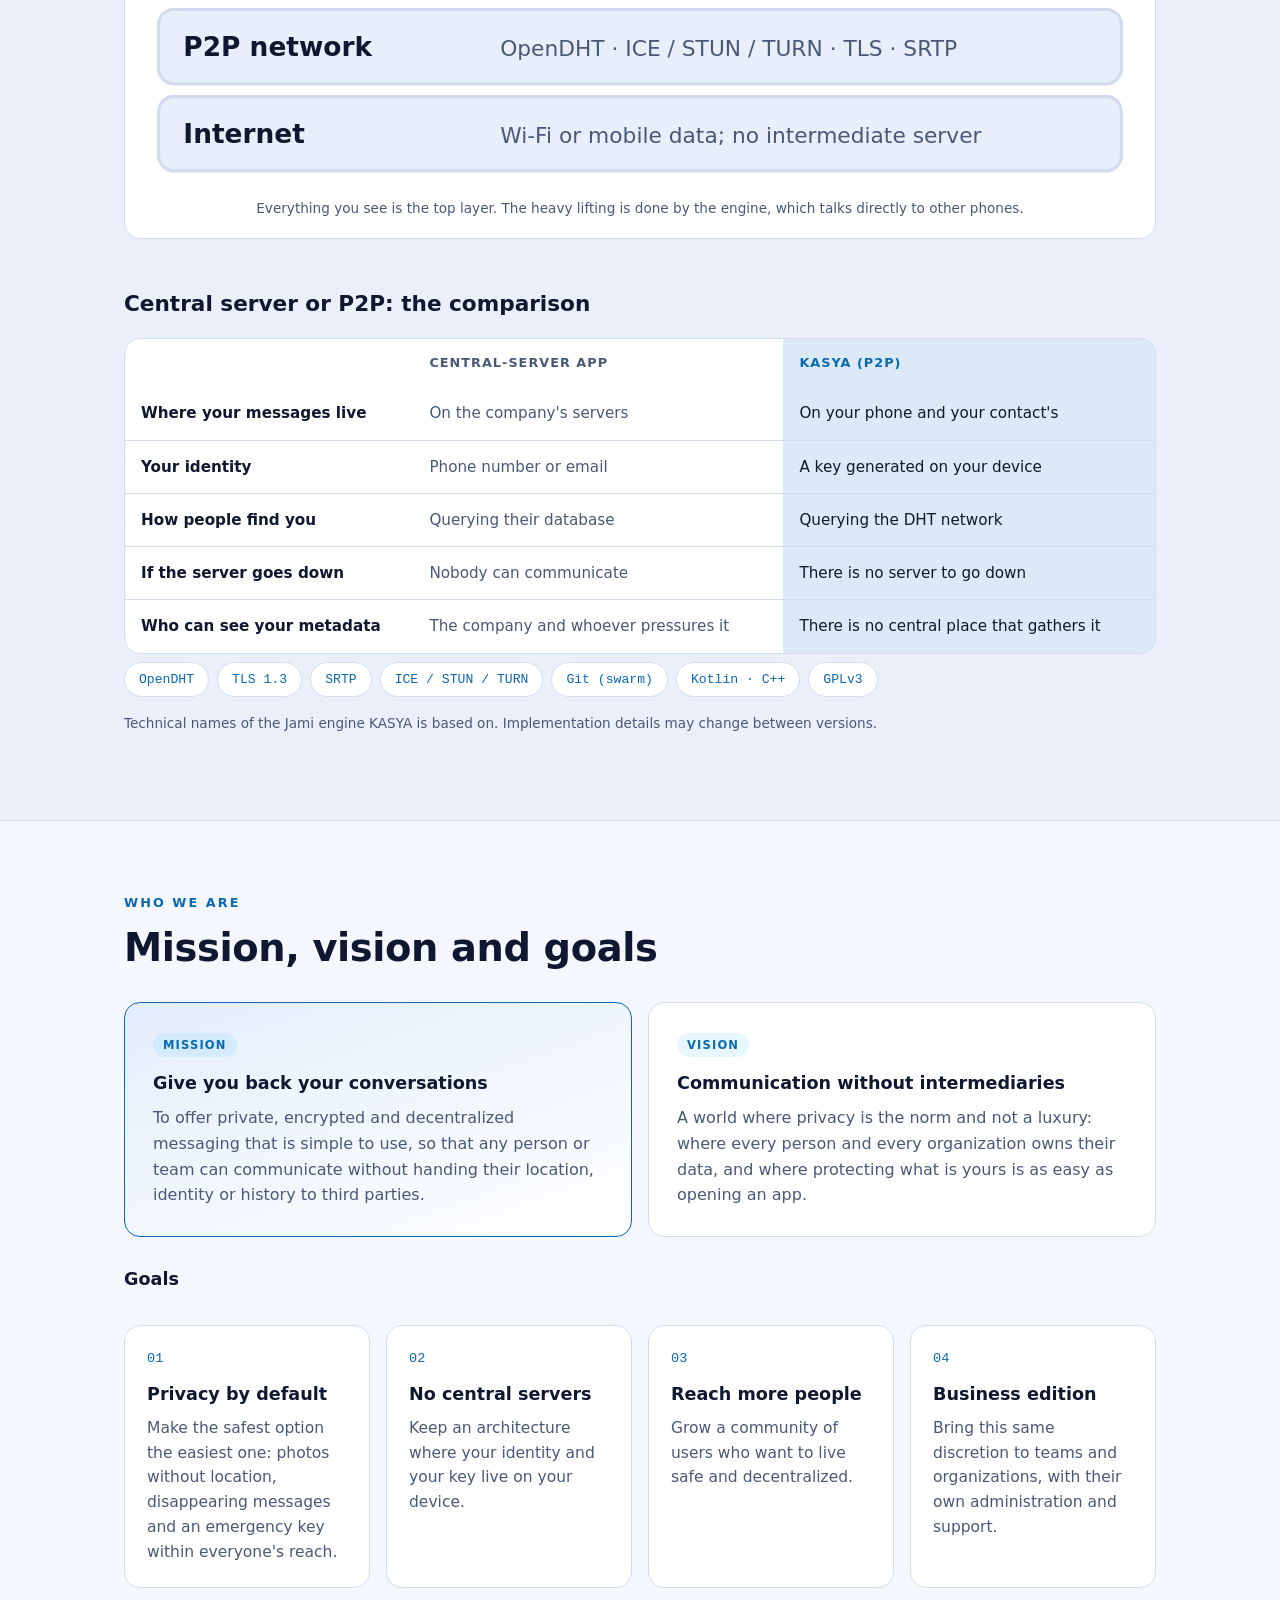
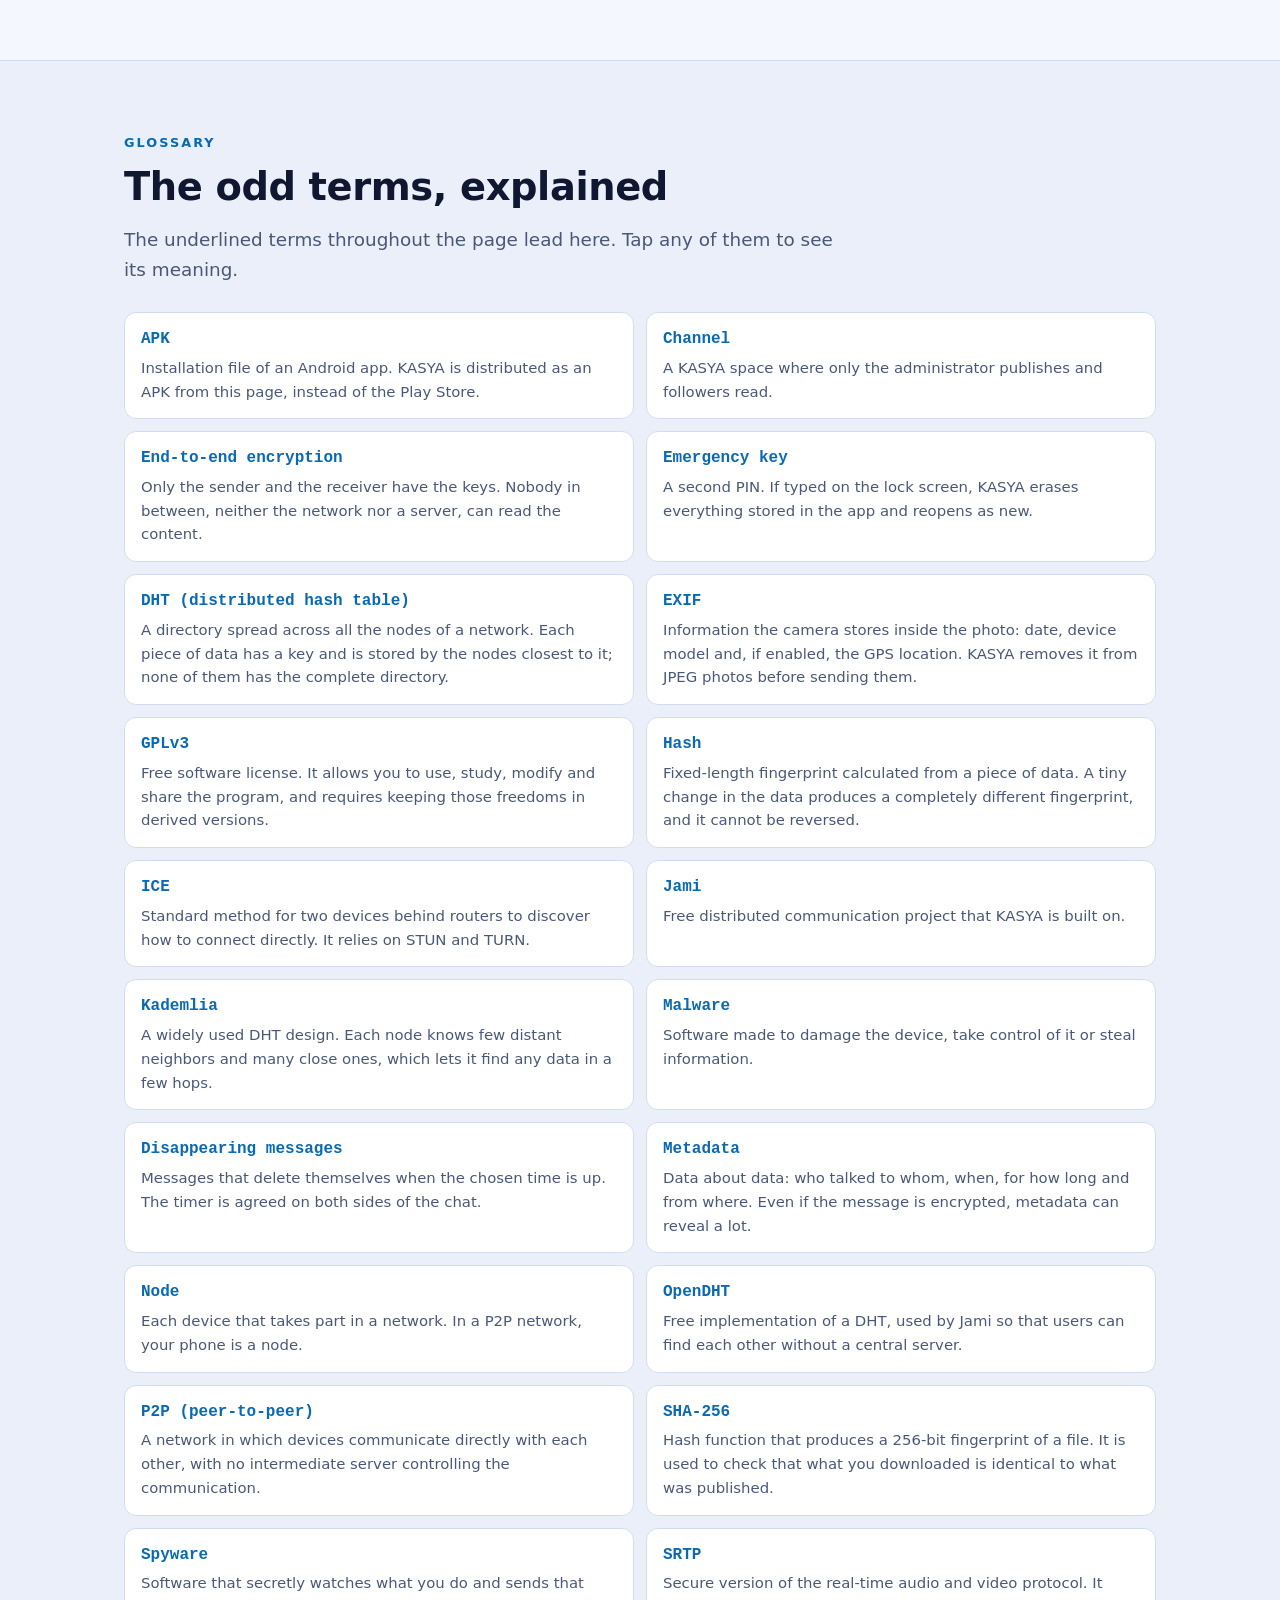
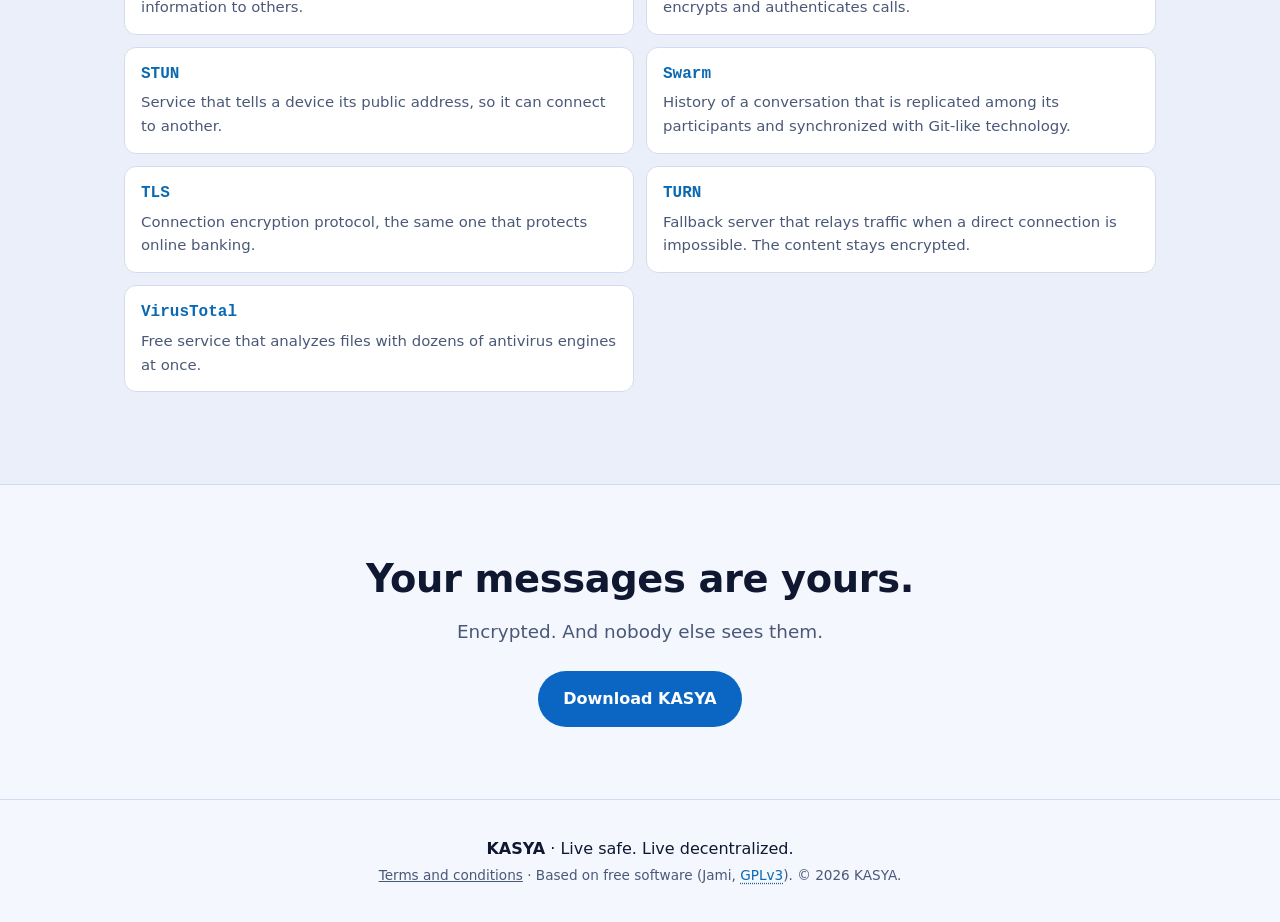
==== commit 2c7b09eb: "Sitio 1.1.1 Co-Authored-By: Claude Sonnet 5.5 <noreply@anthropic.com>" ====
--- a/index.html
+++ b/index.html
@@ -166,7 +166,7 @@
         <a class="btn btn-ghost" href="https://www.virustotal.com/gui/file/87adae7544fa2b68c842c85ddf21469ecbb16cf142b6f059fce0ee2dab5877d4" target="_blank" rel="noopener">Ver nuestro reporte</a>
       </div>
     </div>
-    <p class="fine">Resultado del análisis del 2 de noviembre de 2026 sobre la versión 1.0; el análisis de la 1.1.0 está en curso (compara su SHA-256 arriba). Si algún análisis te muestra algo que no entiendas, escríbenos y lo aclaramos.</p>
+    <p class="fine">Resultado del análisis del 2 de noviembre de 2026 sobre la versión 1.0; el análisis de la 1.1.1 está en curso (compara su SHA-256 arriba). Si algún análisis te muestra algo que no entiendas, escríbenos y lo aclaramos.</p>
   </section>
 
   <section id="instalar" class="band"><div class="wrap">
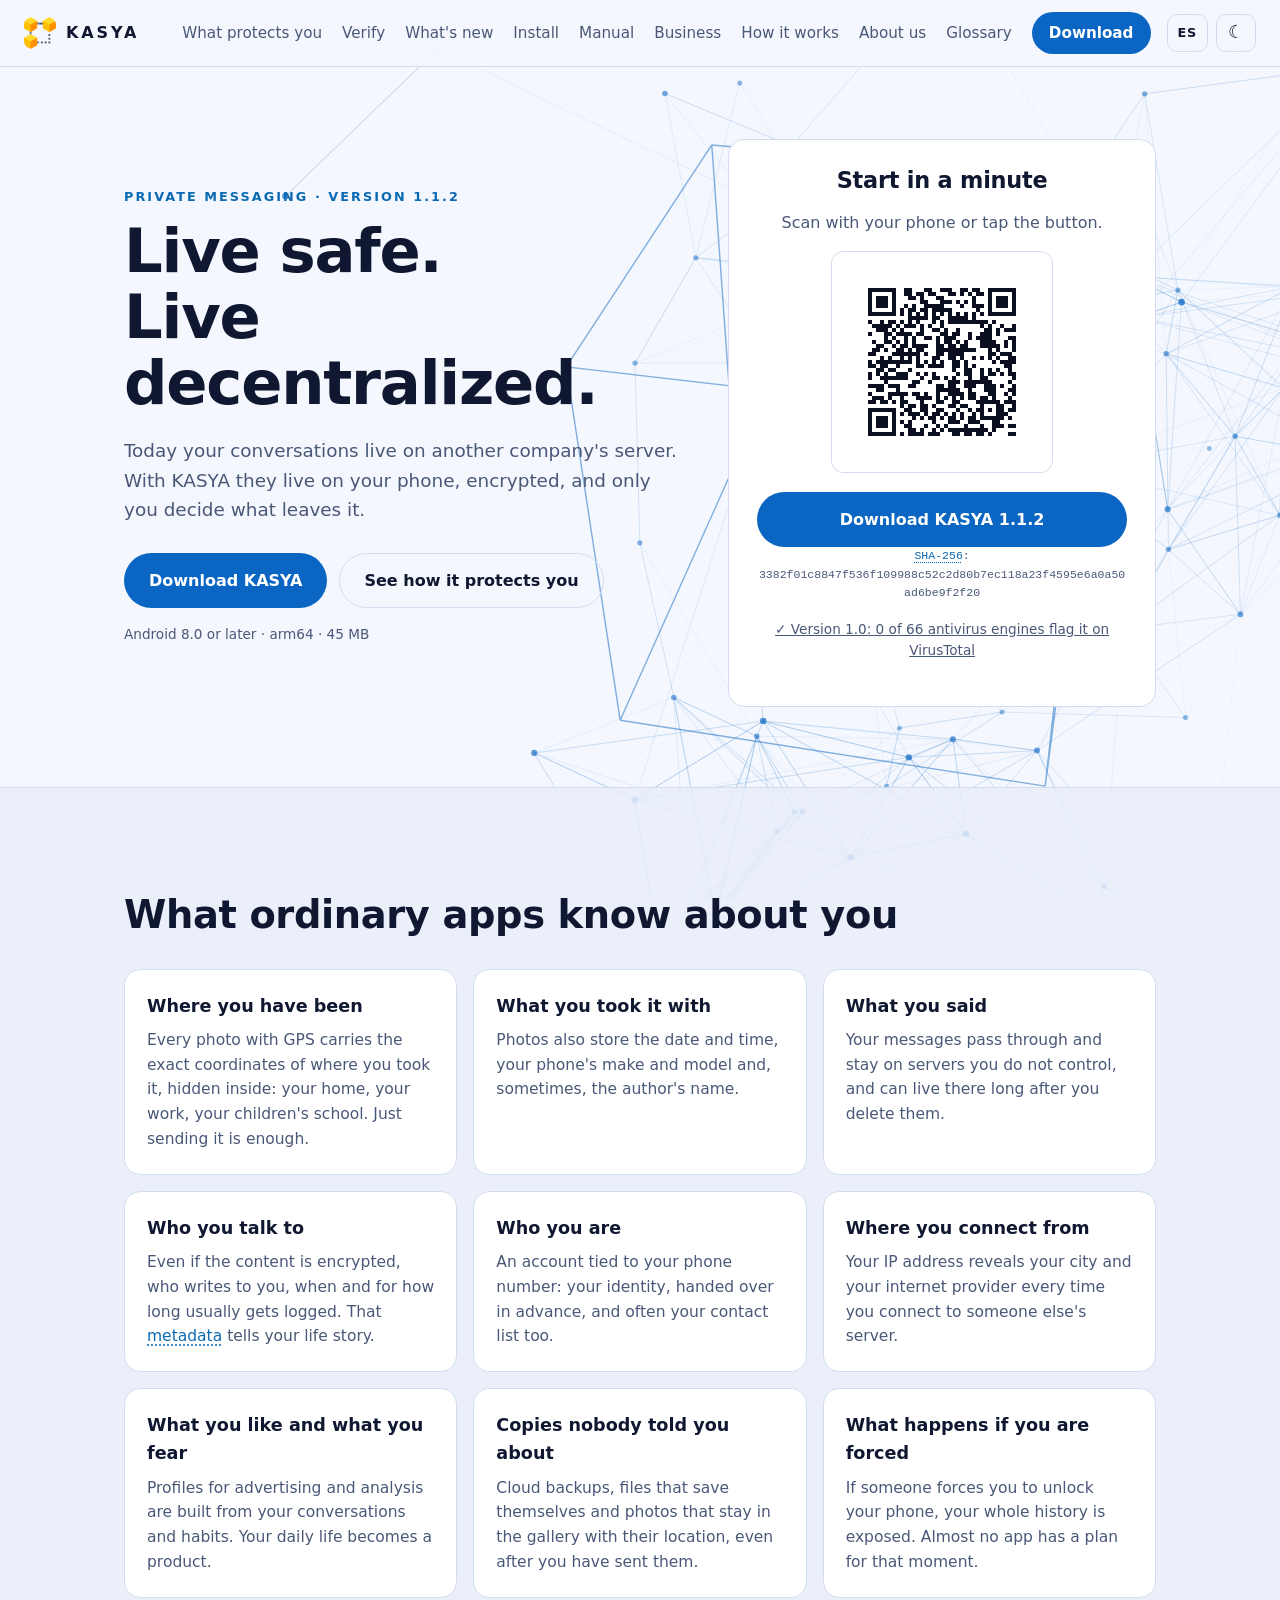
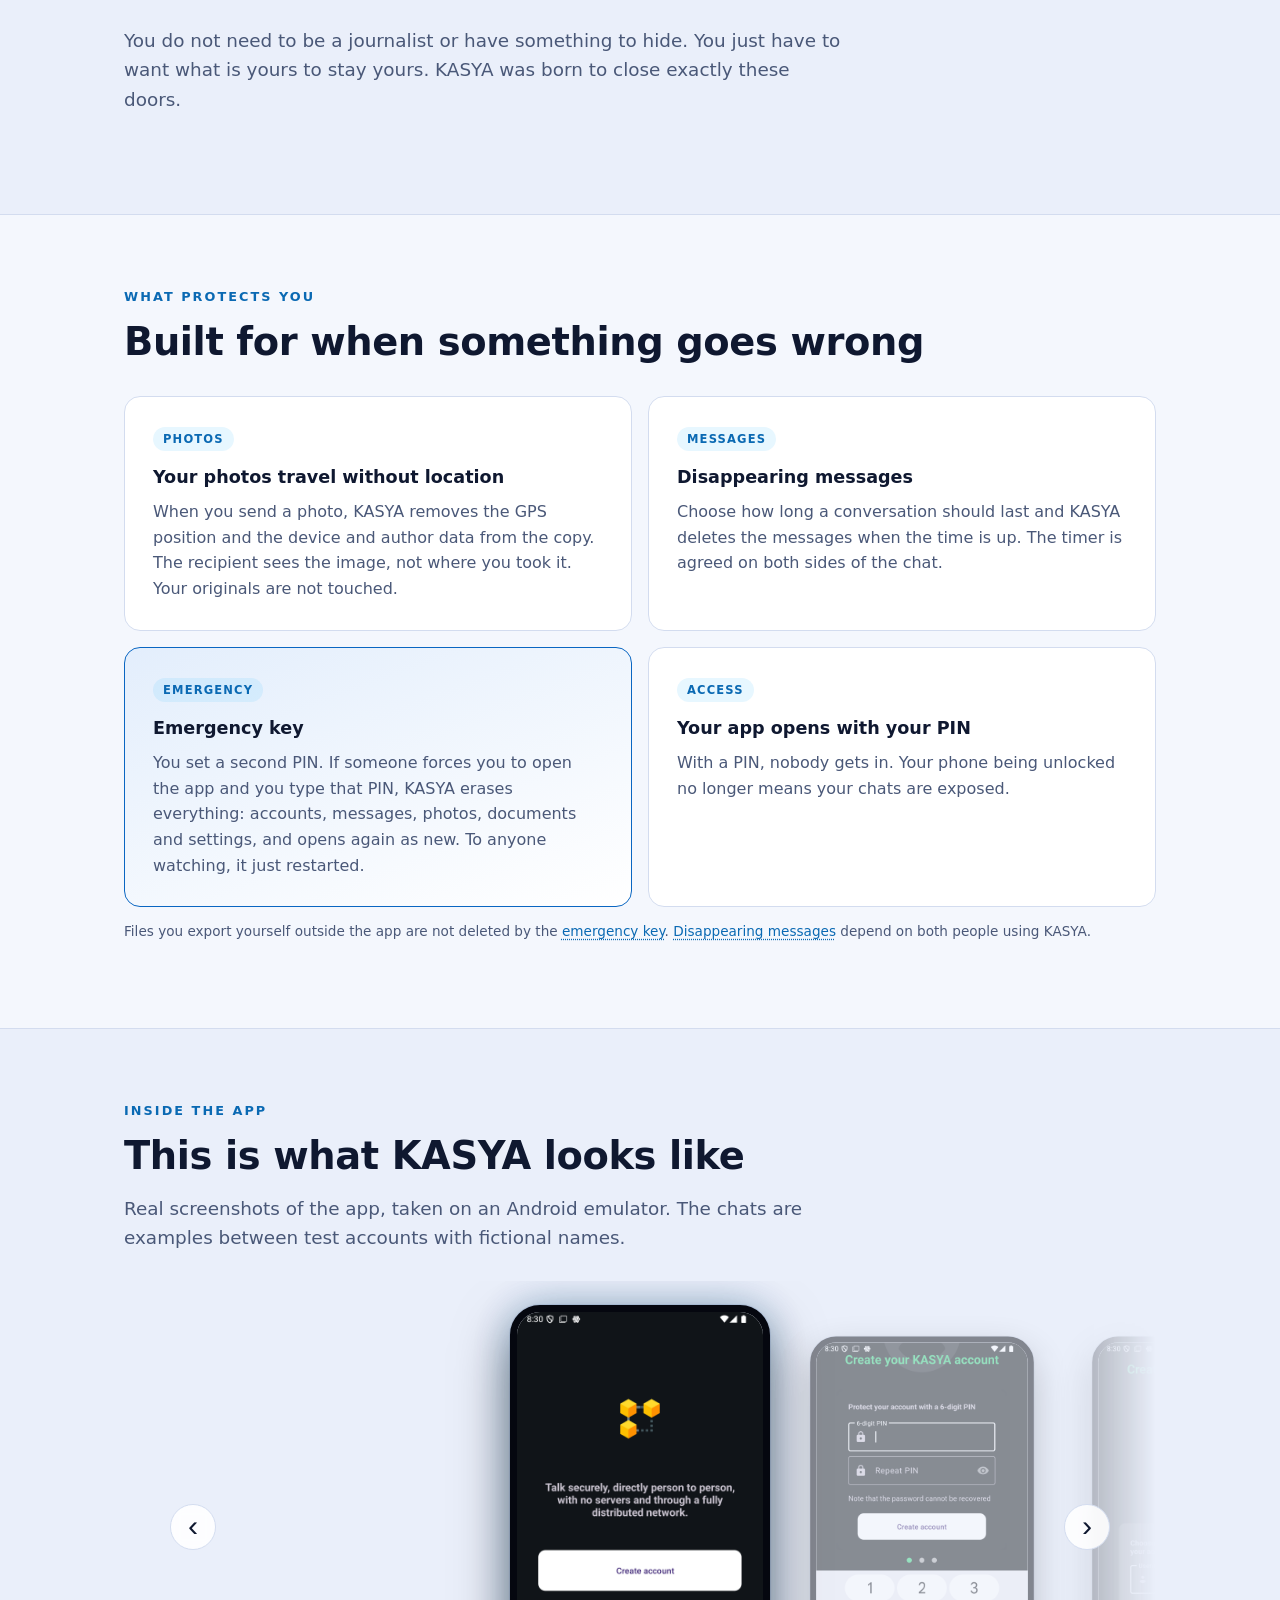
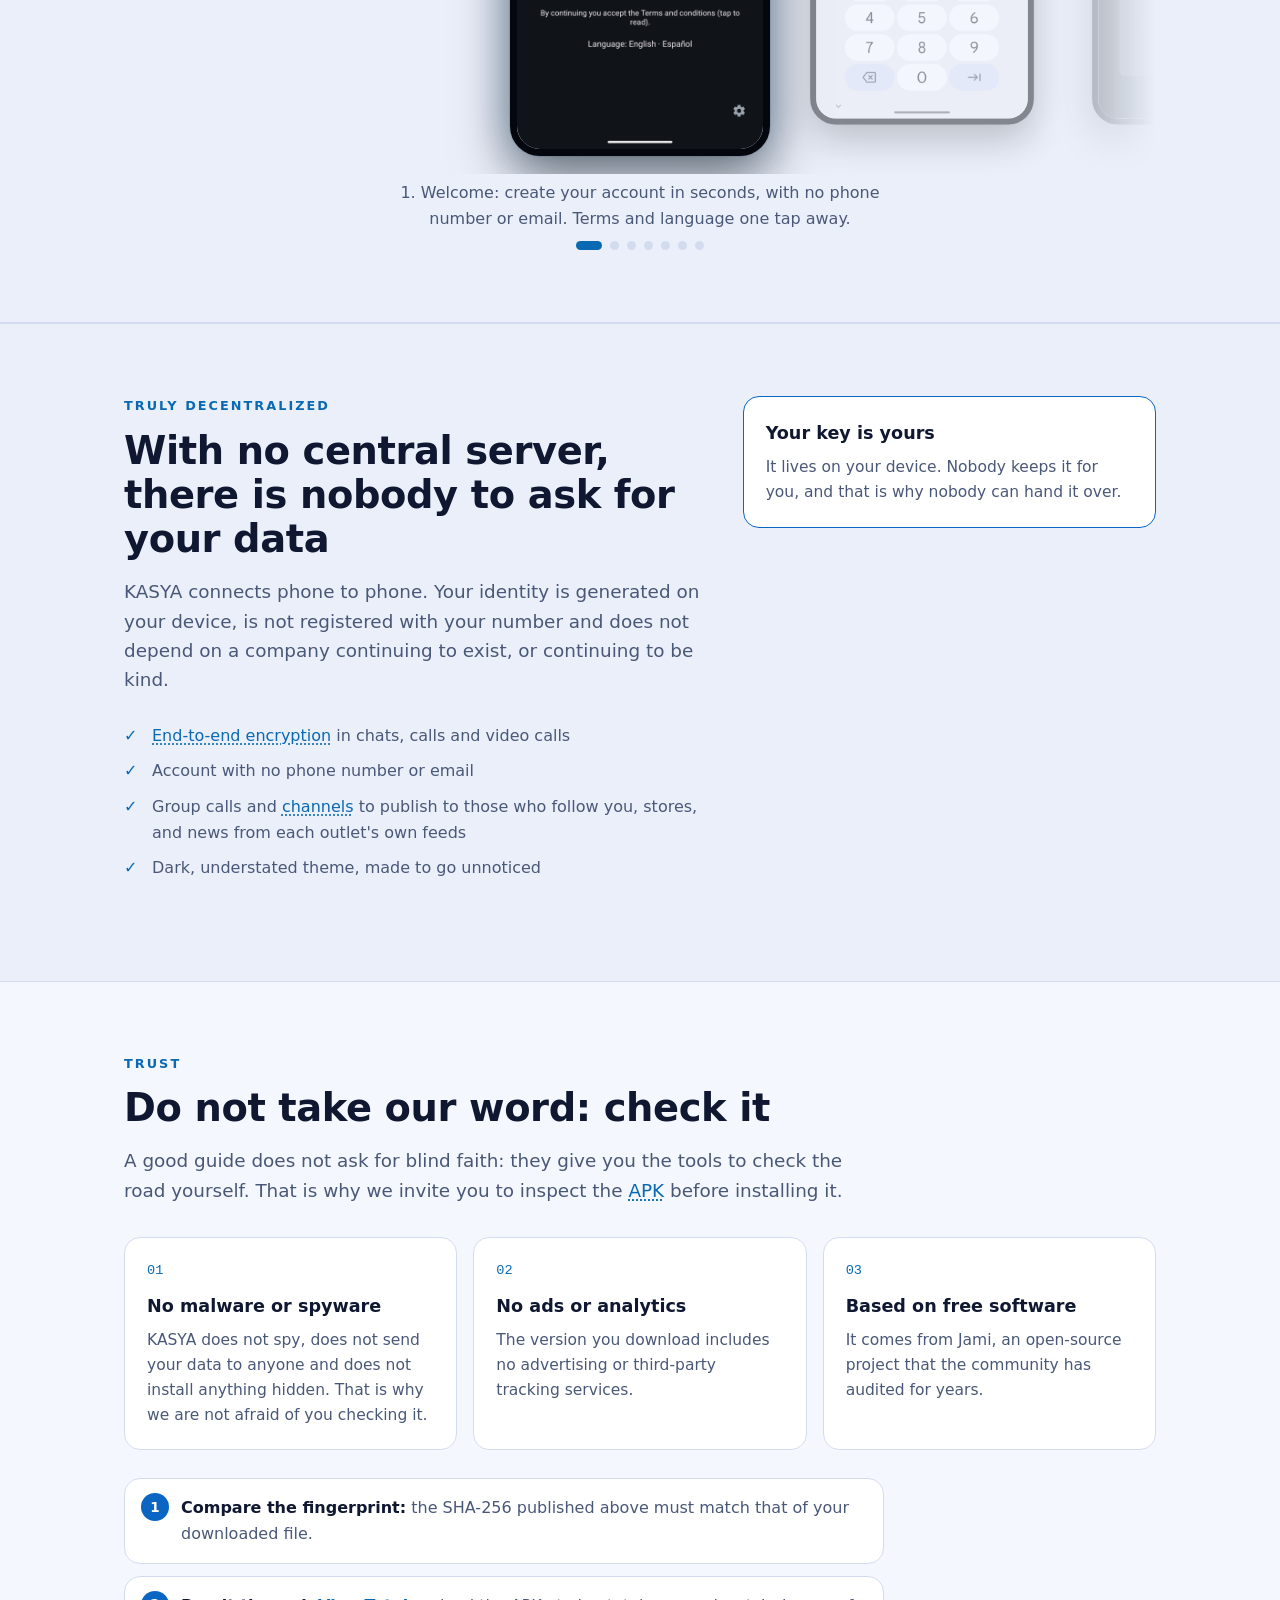
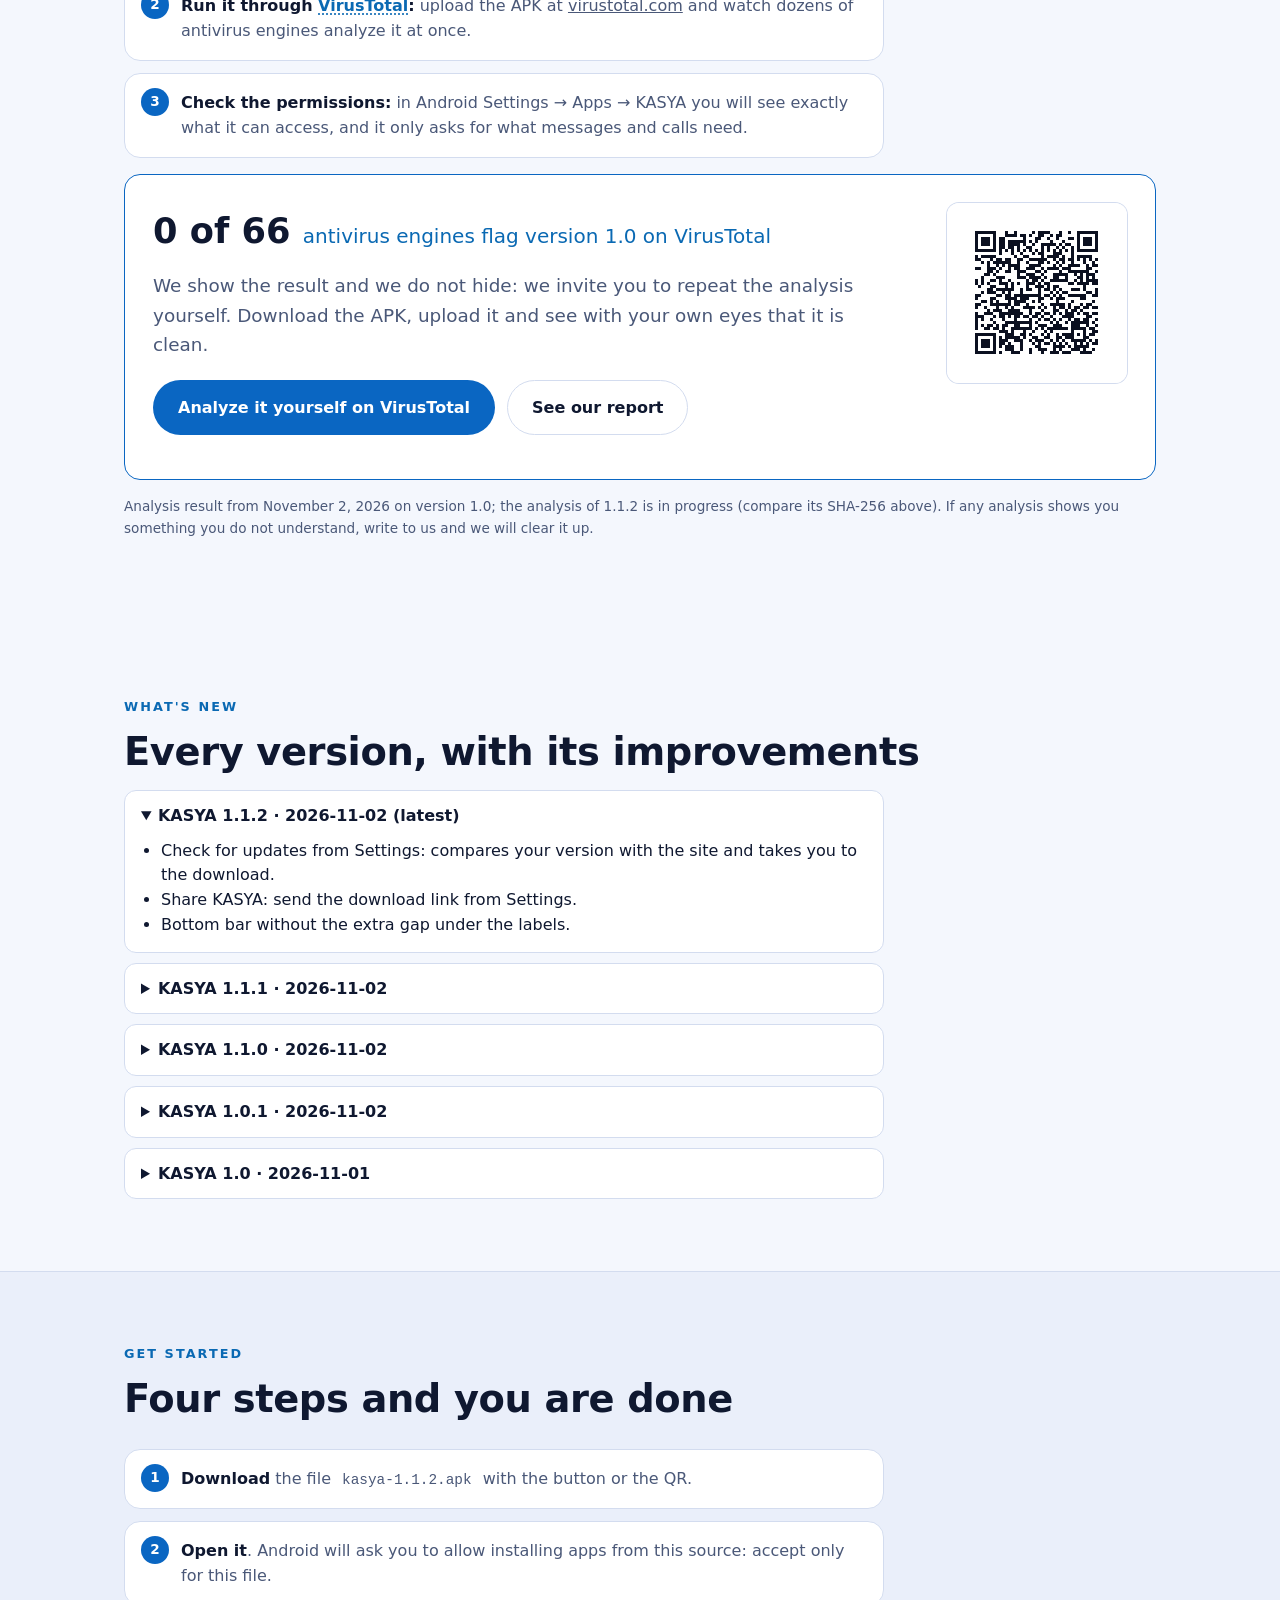
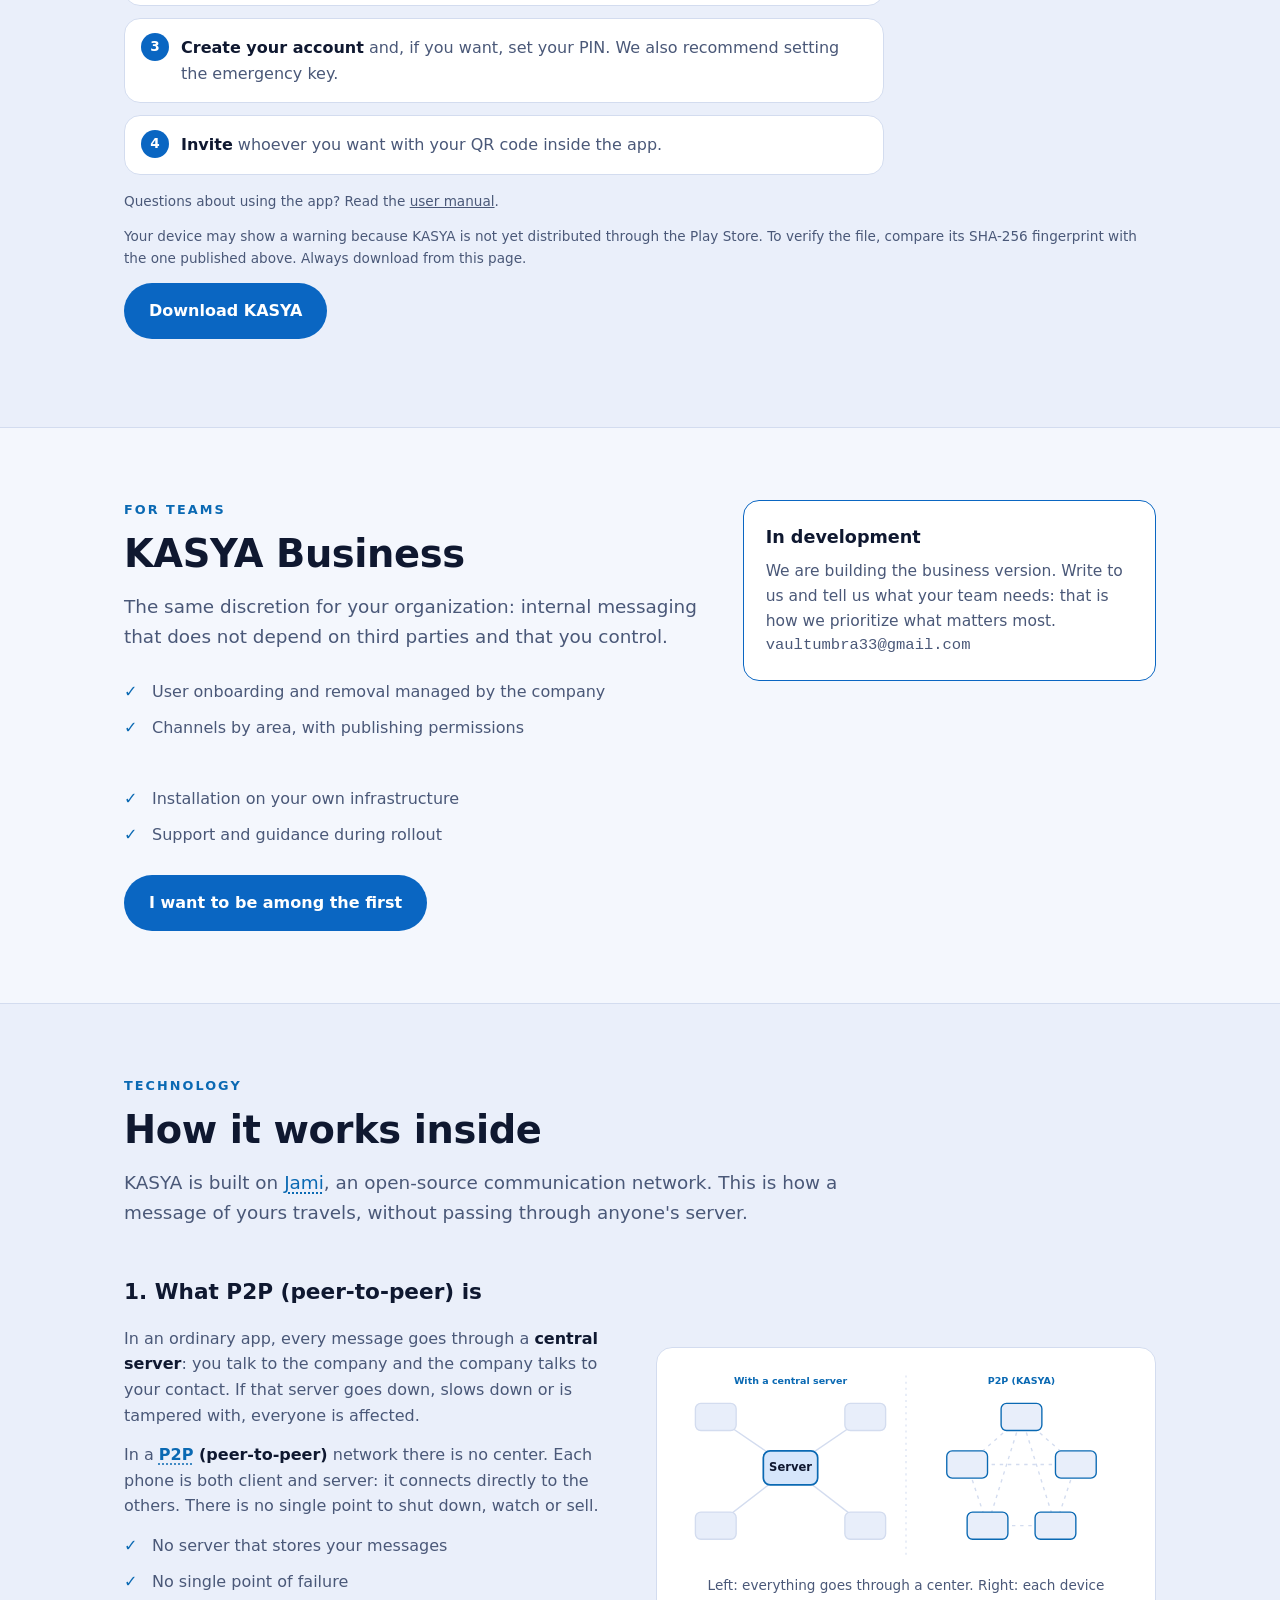
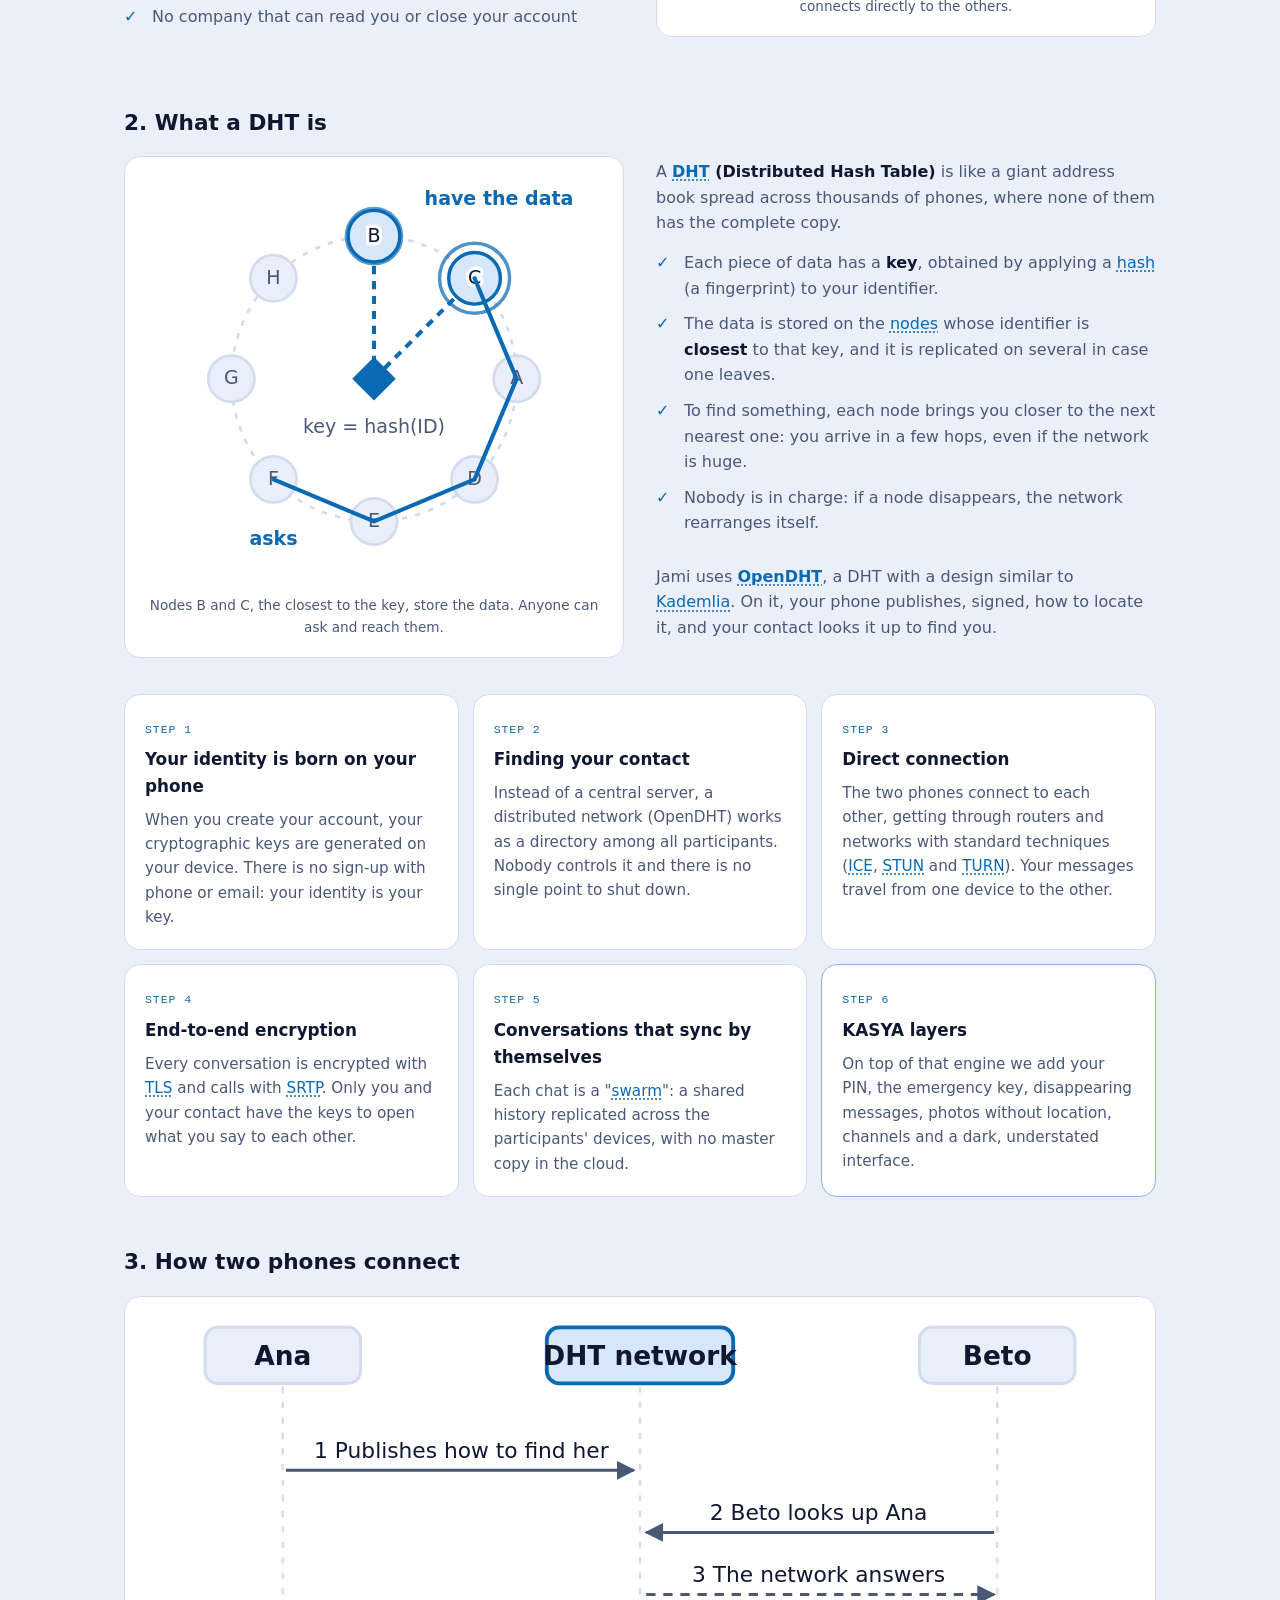
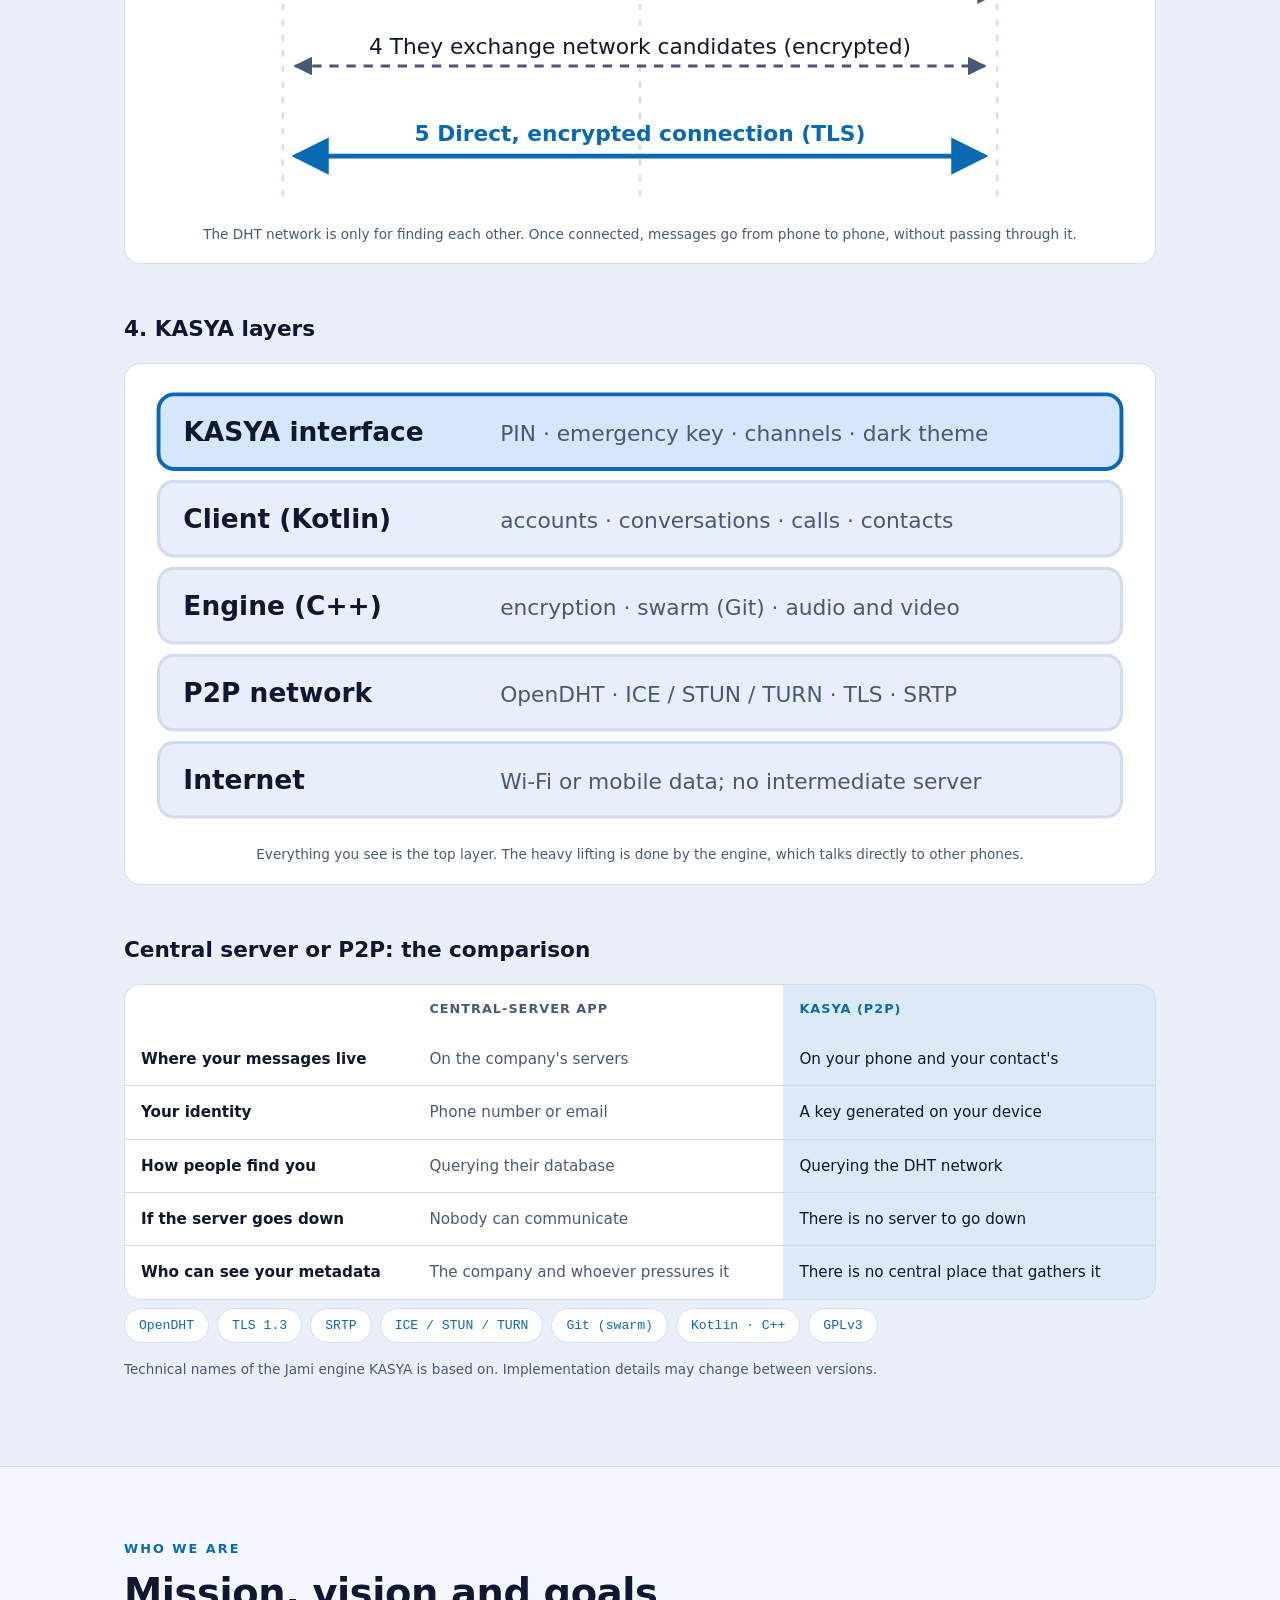
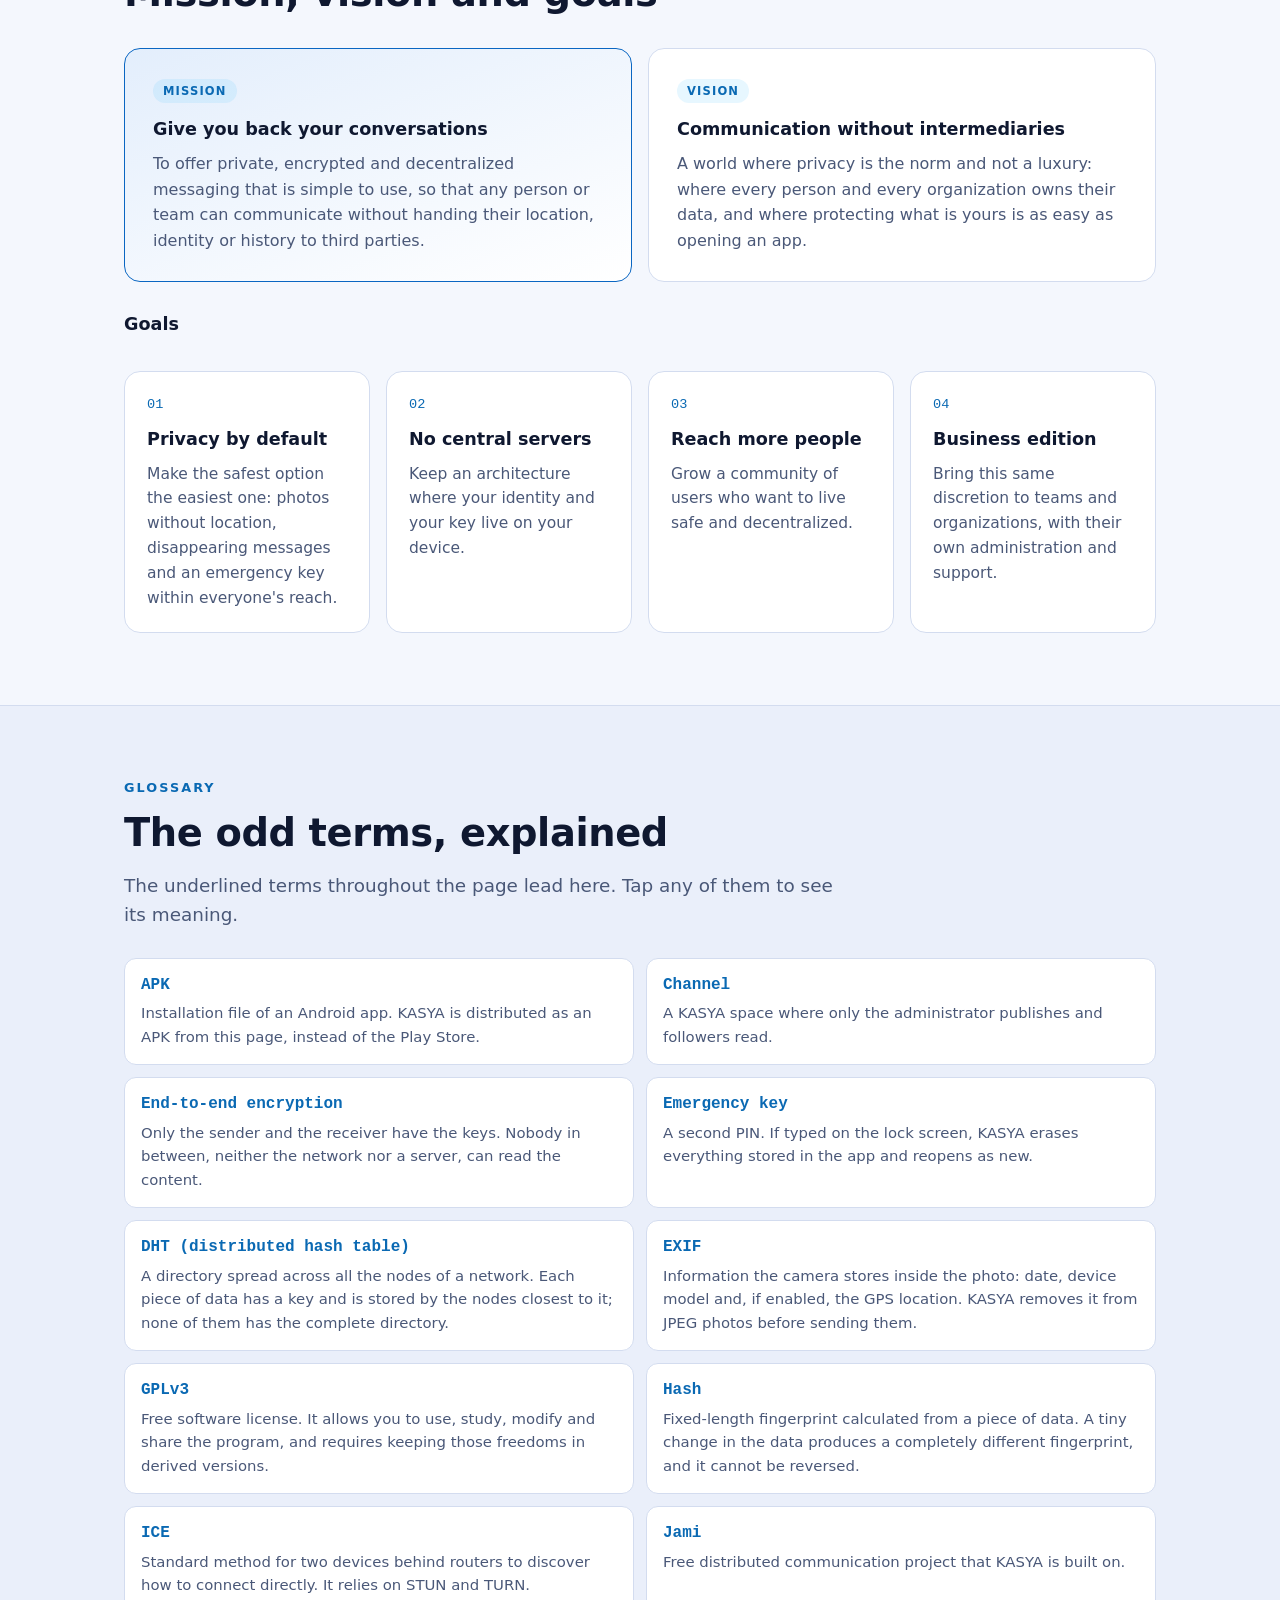
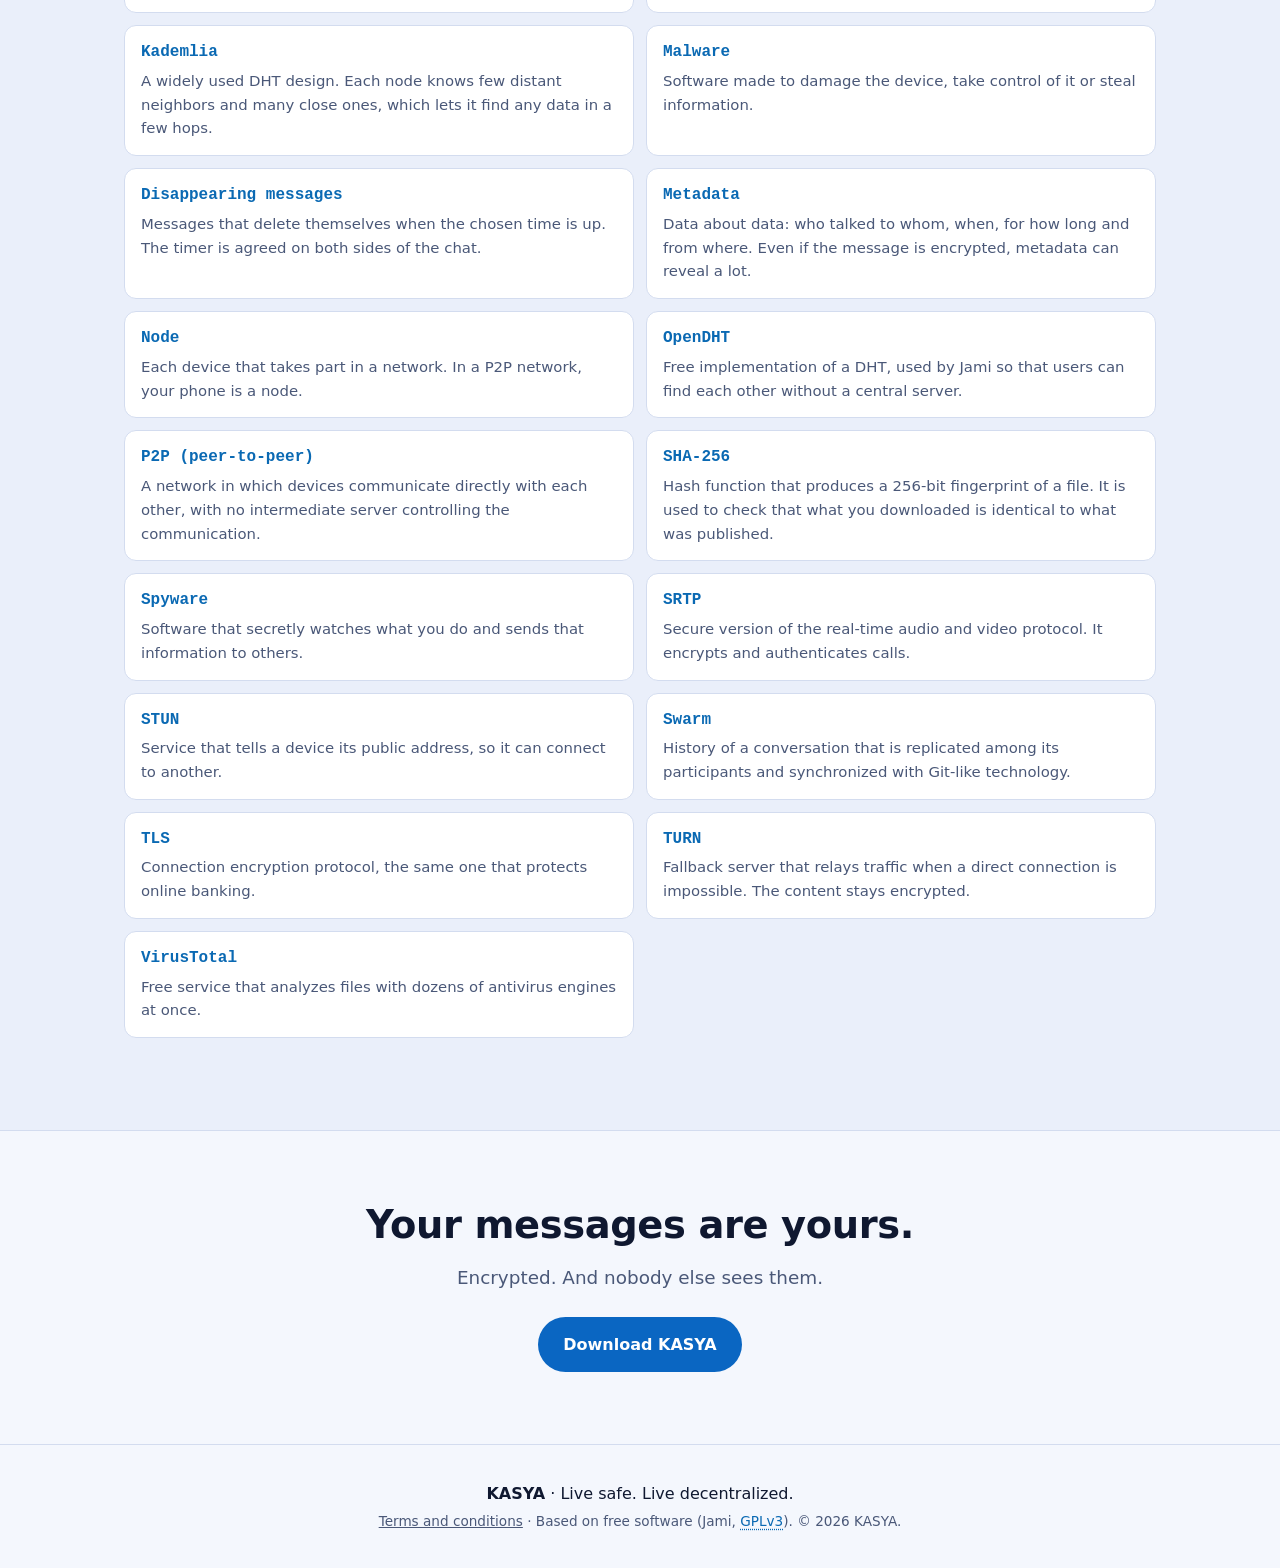
==== commit fb3f228b: "Sitio 1.1.2: novedades, version.json Co-Authored-By: Claude Sonnet 5.5 <noreply@anthropic.com>" ====
--- a/index.html
+++ b/index.html
@@ -21,6 +21,7 @@
     <nav id="menu">
     <a href="#protege">Qué te protege</a>
     <a href="#verifica">Verifica</a>
+    <a href="#novedades">Novedades</a>
     <a href="#instalar">Instalar</a>
     <a href="manual.html">Manual</a>
     <a href="#empresas">Empresas</a>
@@ -166,7 +167,13 @@
         <a class="btn btn-ghost" href="https://www.virustotal.com/gui/file/87adae7544fa2b68c842c85ddf21469ecbb16cf142b6f059fce0ee2dab5877d4" target="_blank" rel="noopener">Ver nuestro reporte</a>
       </div>
     </div>
-    <p class="fine">Resultado del análisis del 2 de noviembre de 2026 sobre la versión 1.0; el análisis de la 1.1.1 está en curso (compara su SHA-256 arriba). Si algún análisis te muestra algo que no entiendas, escríbenos y lo aclaramos.</p>
+    <p class="fine">Resultado del análisis del 2 de noviembre de 2026 sobre la versión 1.0; el análisis de la 1.1.2 está en curso (compara su SHA-256 arriba). Si algún análisis te muestra algo que no entiendas, escríbenos y lo aclaramos.</p>
+  </section>
+
+  <section id="novedades" class="wrap section">
+    <p class="eyebrow">Novedades</p>
+    <h2>Cada versión, con sus mejoras</h2>
+    <div id="changelog" class="changelog"></div>
   </section>
 
   <section id="instalar" class="band"><div class="wrap">
--- a/assets/style.css
+++ b/assets/style.css
@@ -303,3 +303,9 @@
 .lang-btn { display: grid; place-items: center; min-width: 40px; height: 38px; padding: 0 10px; border: 1px solid var(--line); border-radius: 10px; color: var(--text); text-decoration: none; font-size: .8rem; font-weight: 700; letter-spacing: .06em; }
 .lang-btn:hover { background: var(--card); }
 @media (max-width: 1000px) { .nav nav { margin-left: 0; } .nav nav + .nav-tools, .nav-tools { margin-left: auto; } }
+
+/* Novedades */
+.changelog { display: grid; gap: 10px; max-width: 760px; }
+.changelog details { background: var(--card); border: 1px solid var(--line); border-radius: 12px; padding: 12px 16px; }
+.changelog summary { cursor: pointer; font-weight: 700; }
+.changelog ul { margin: 10px 0 2px; padding-left: 20px; line-height: 1.55; }
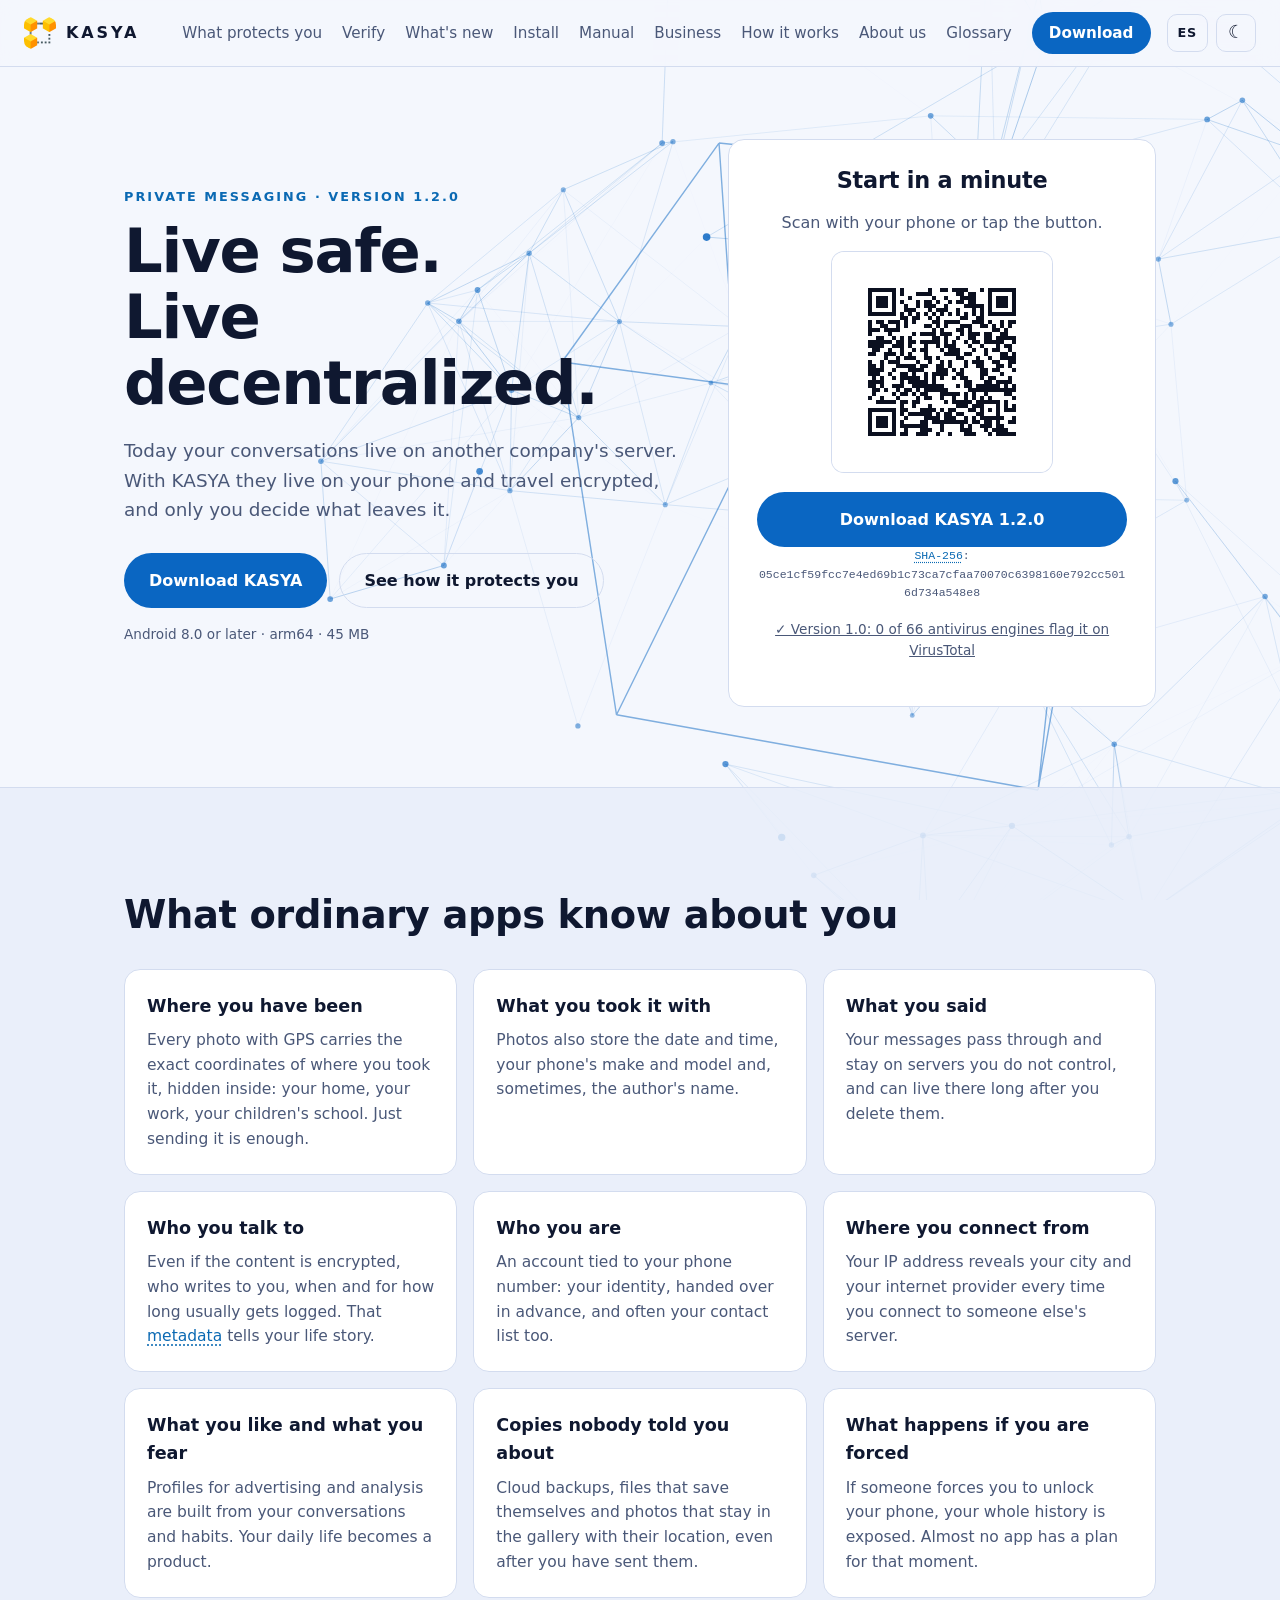
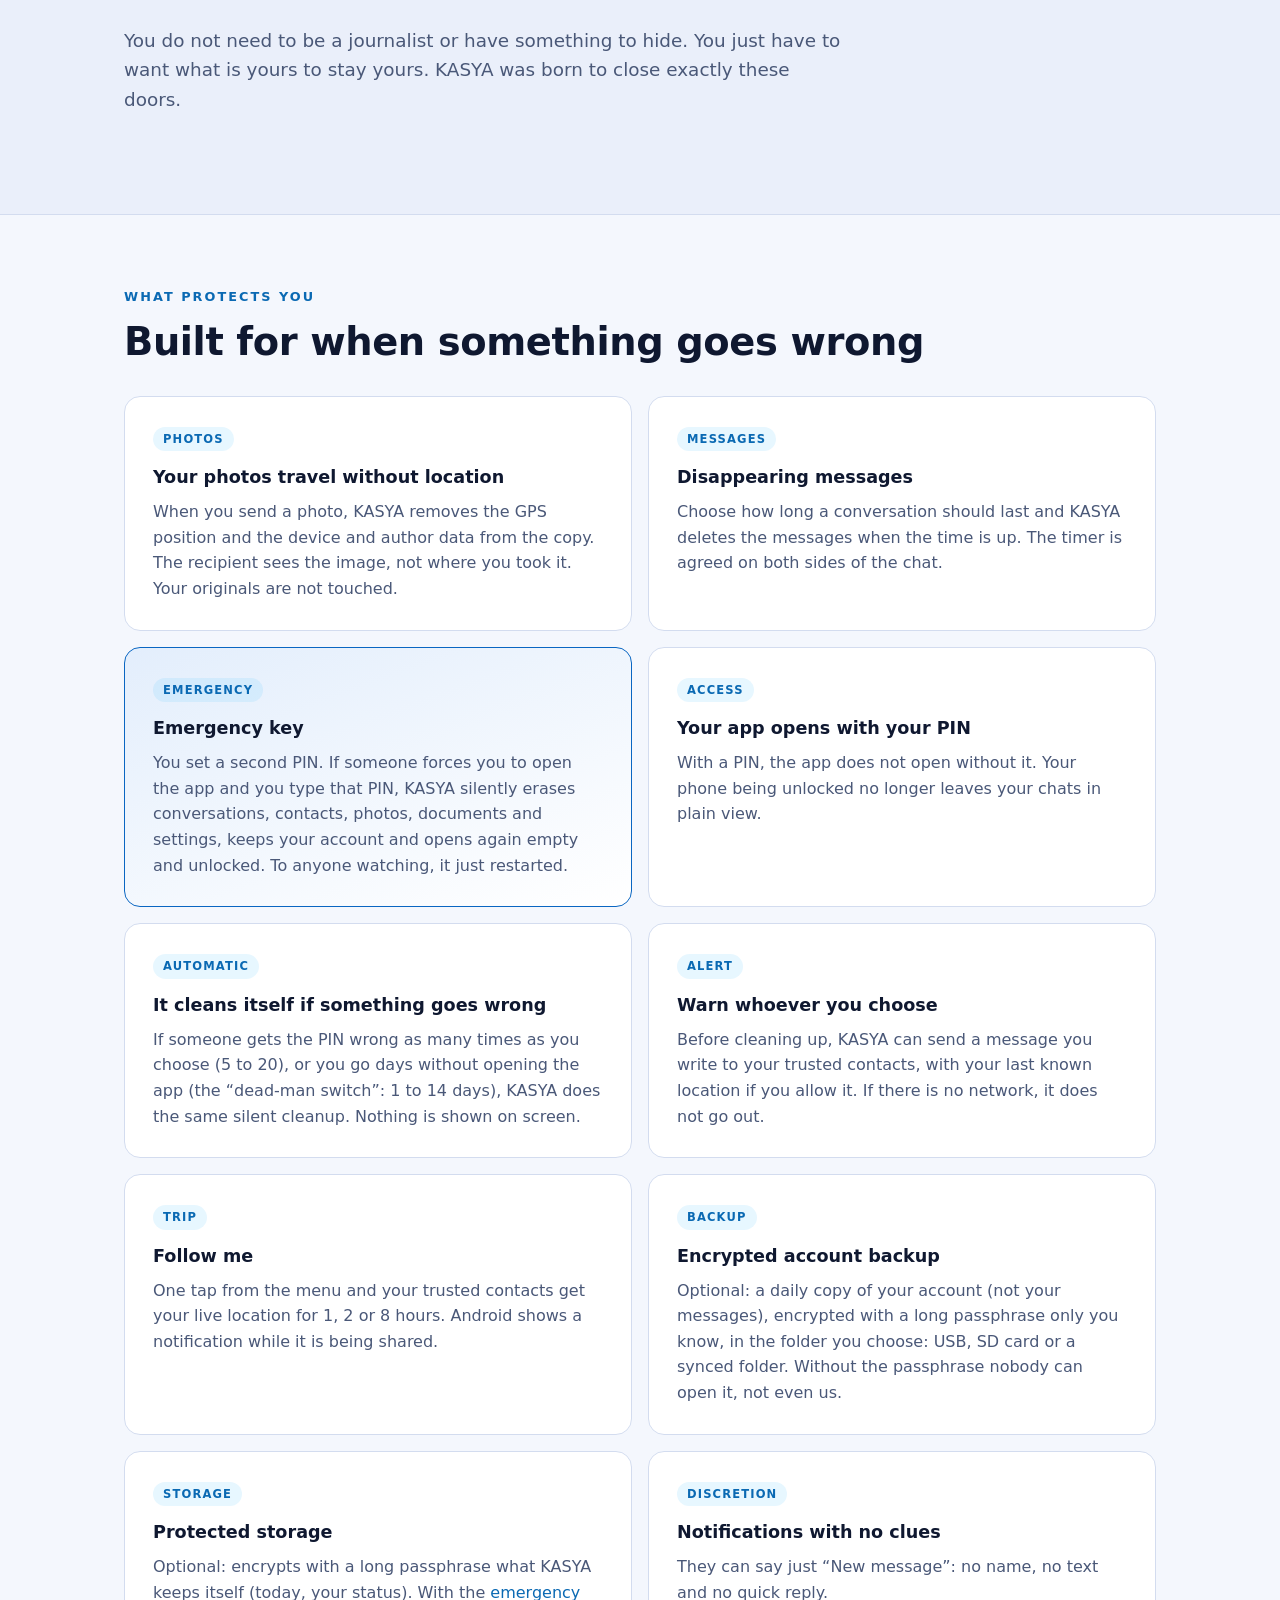
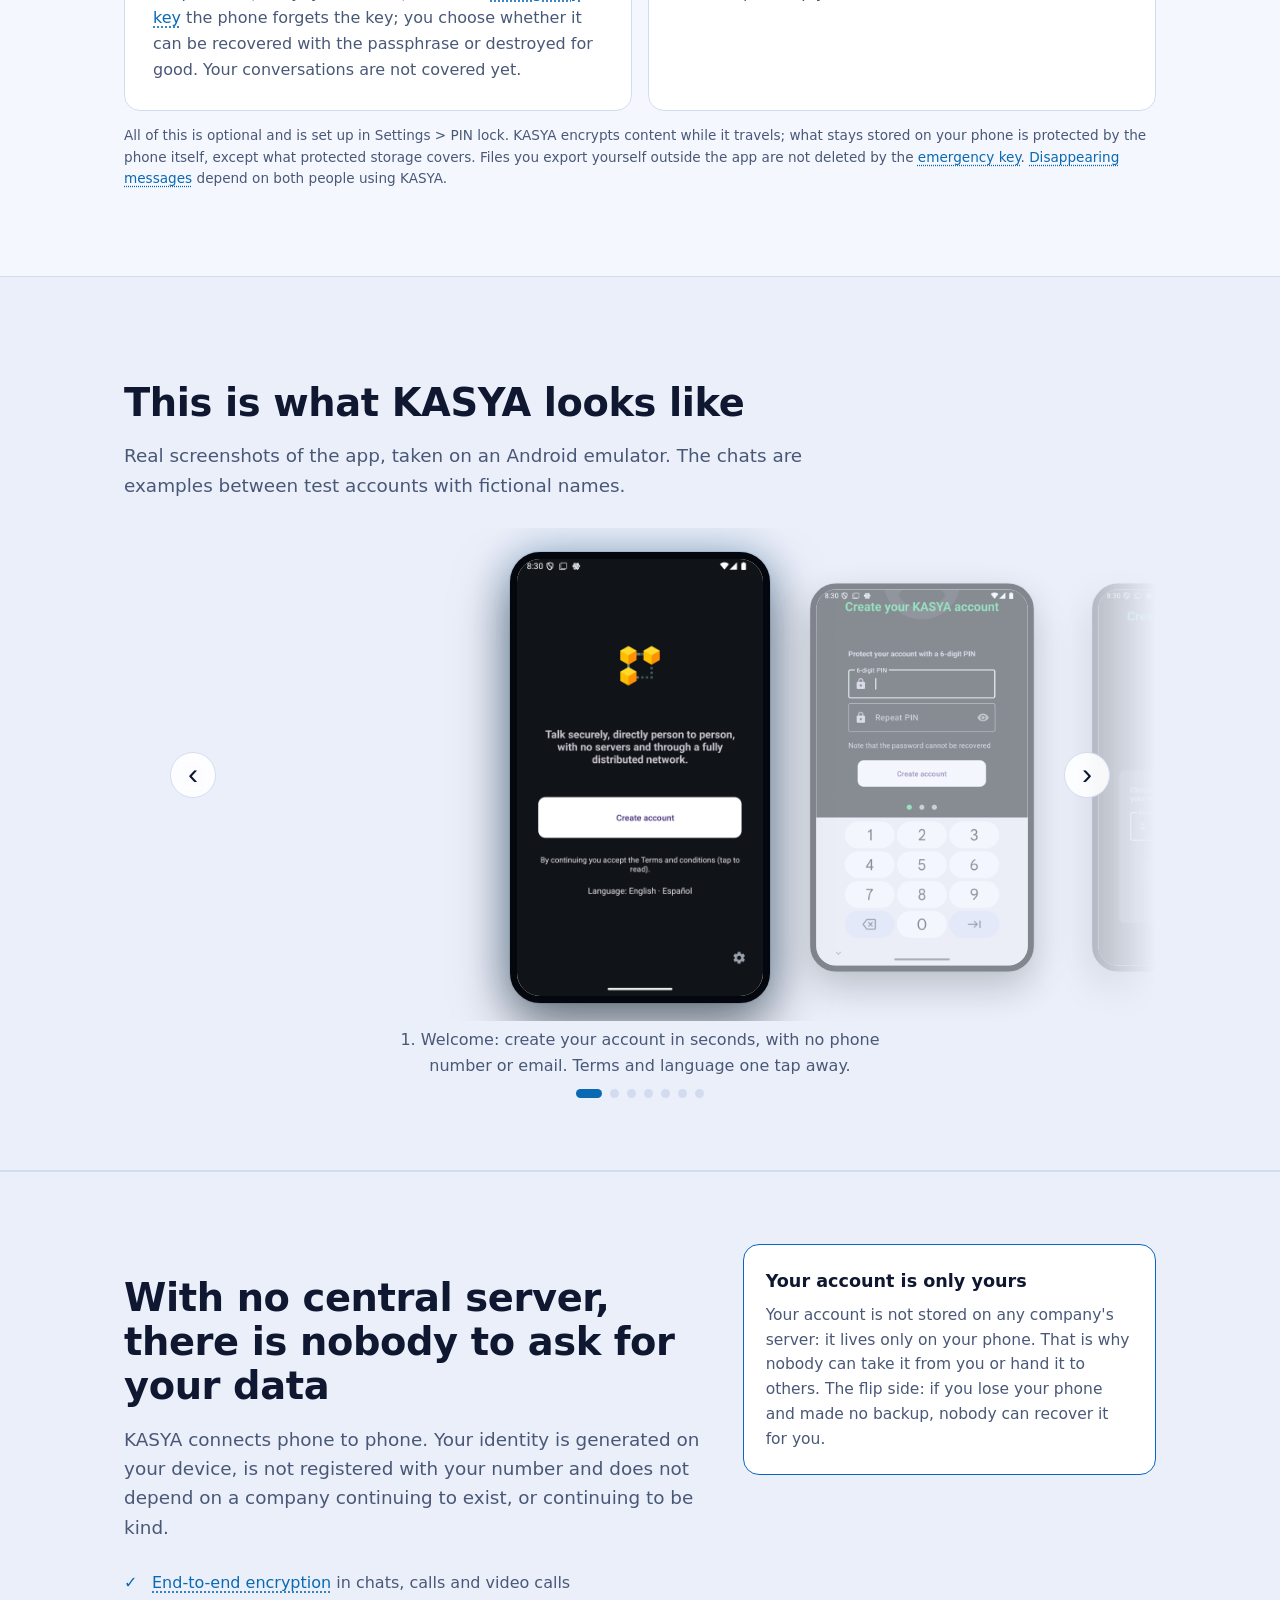
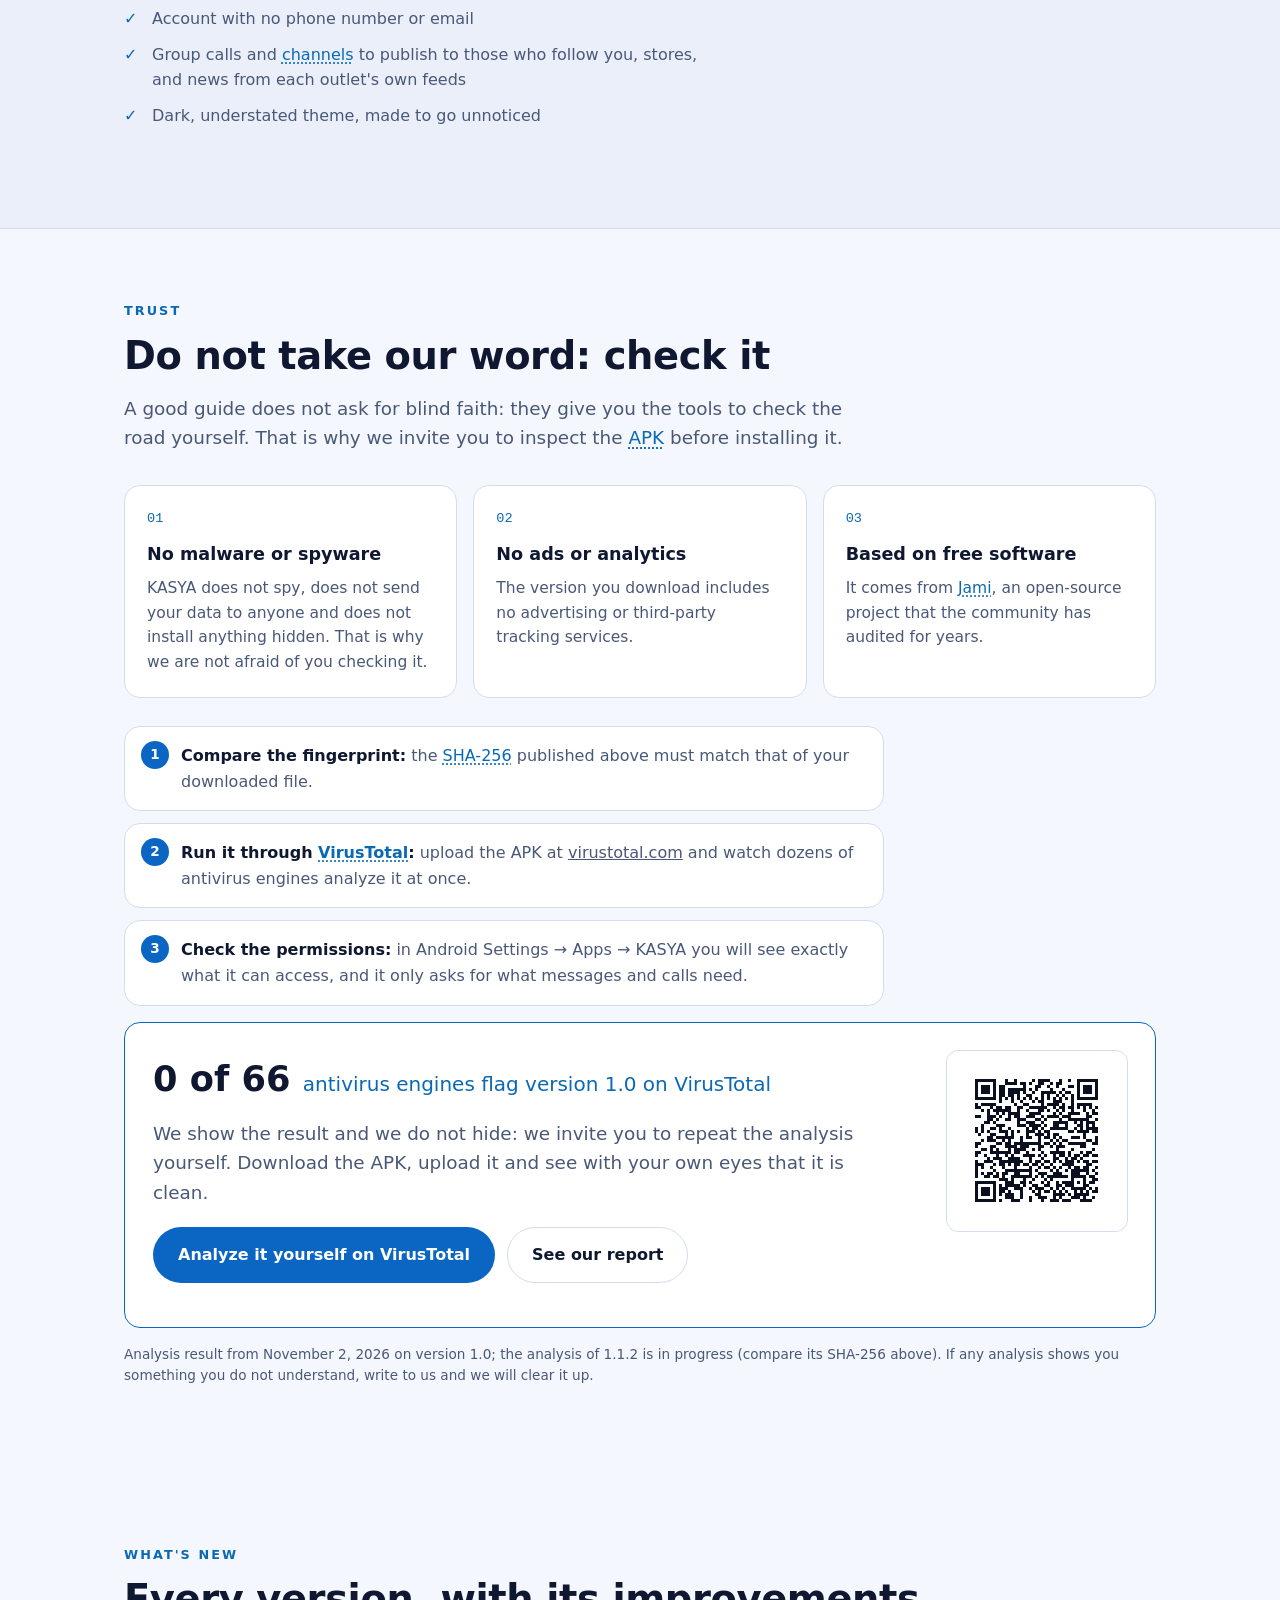
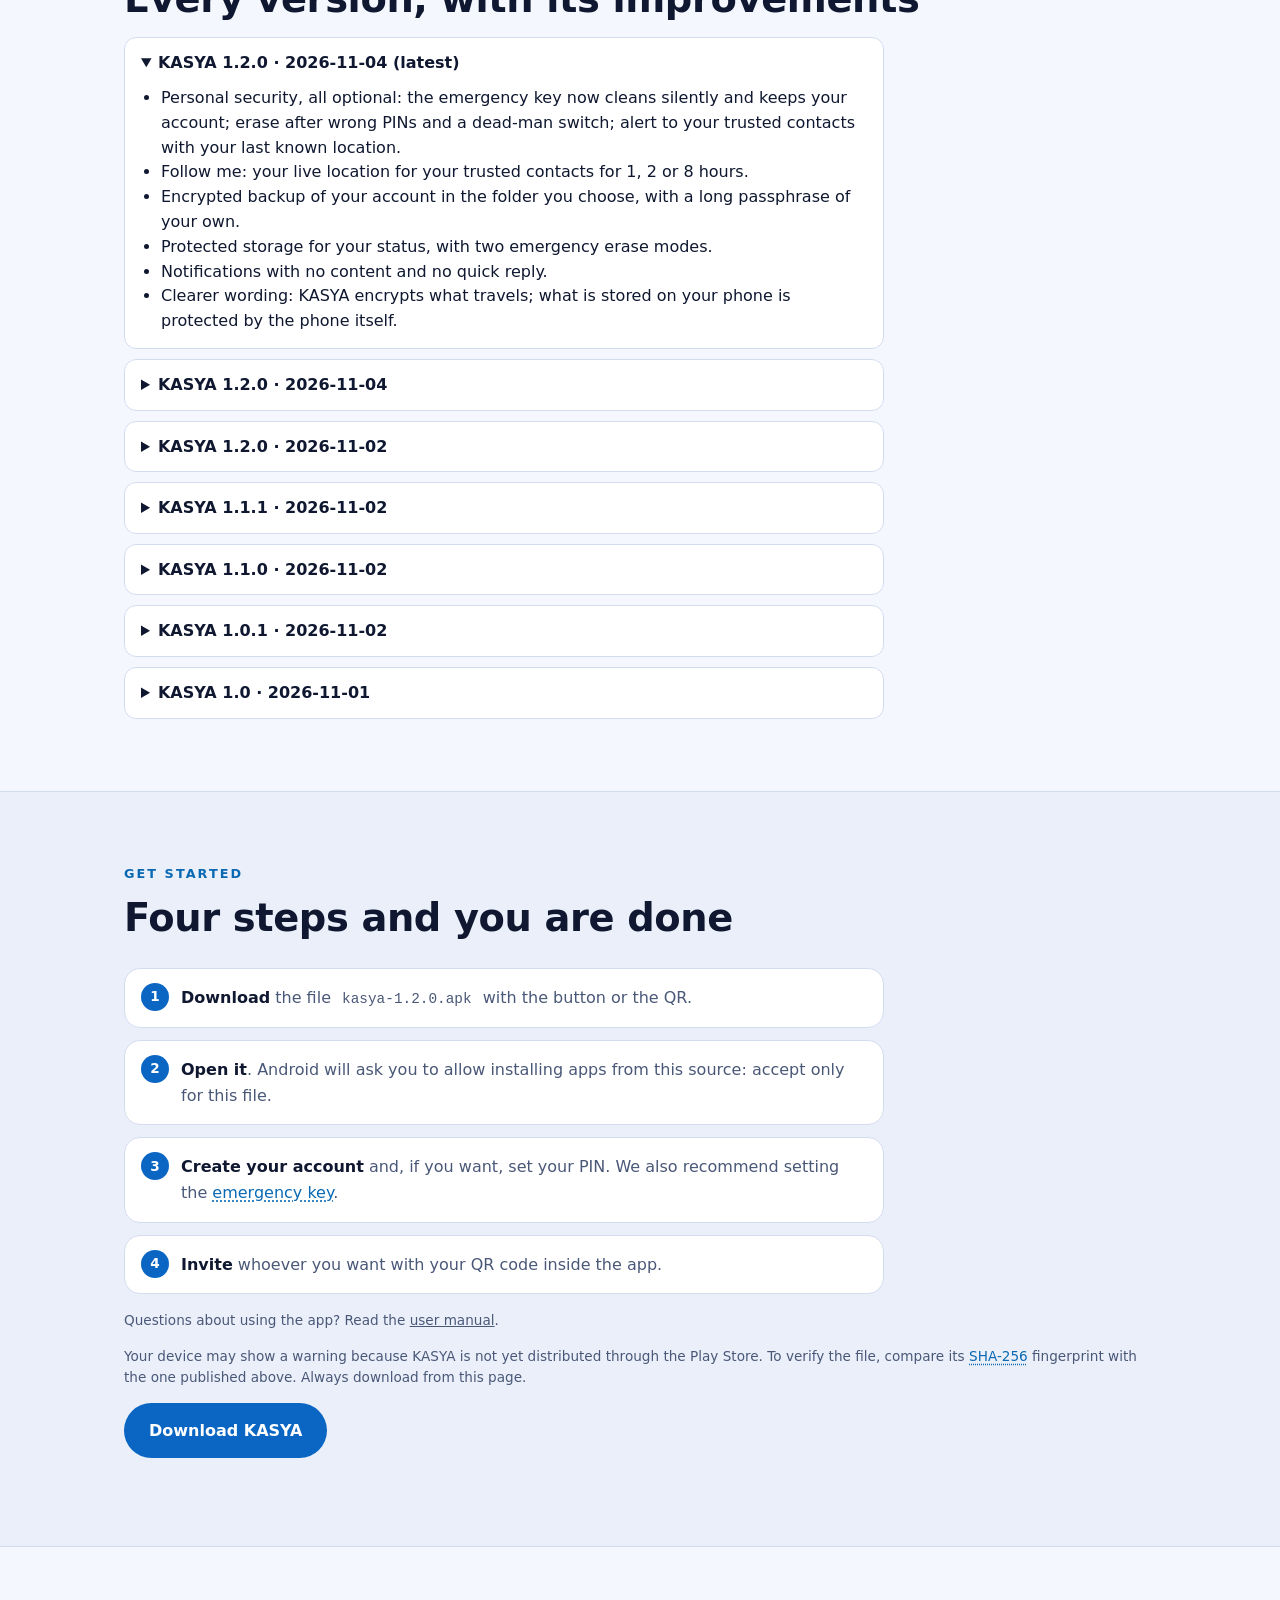
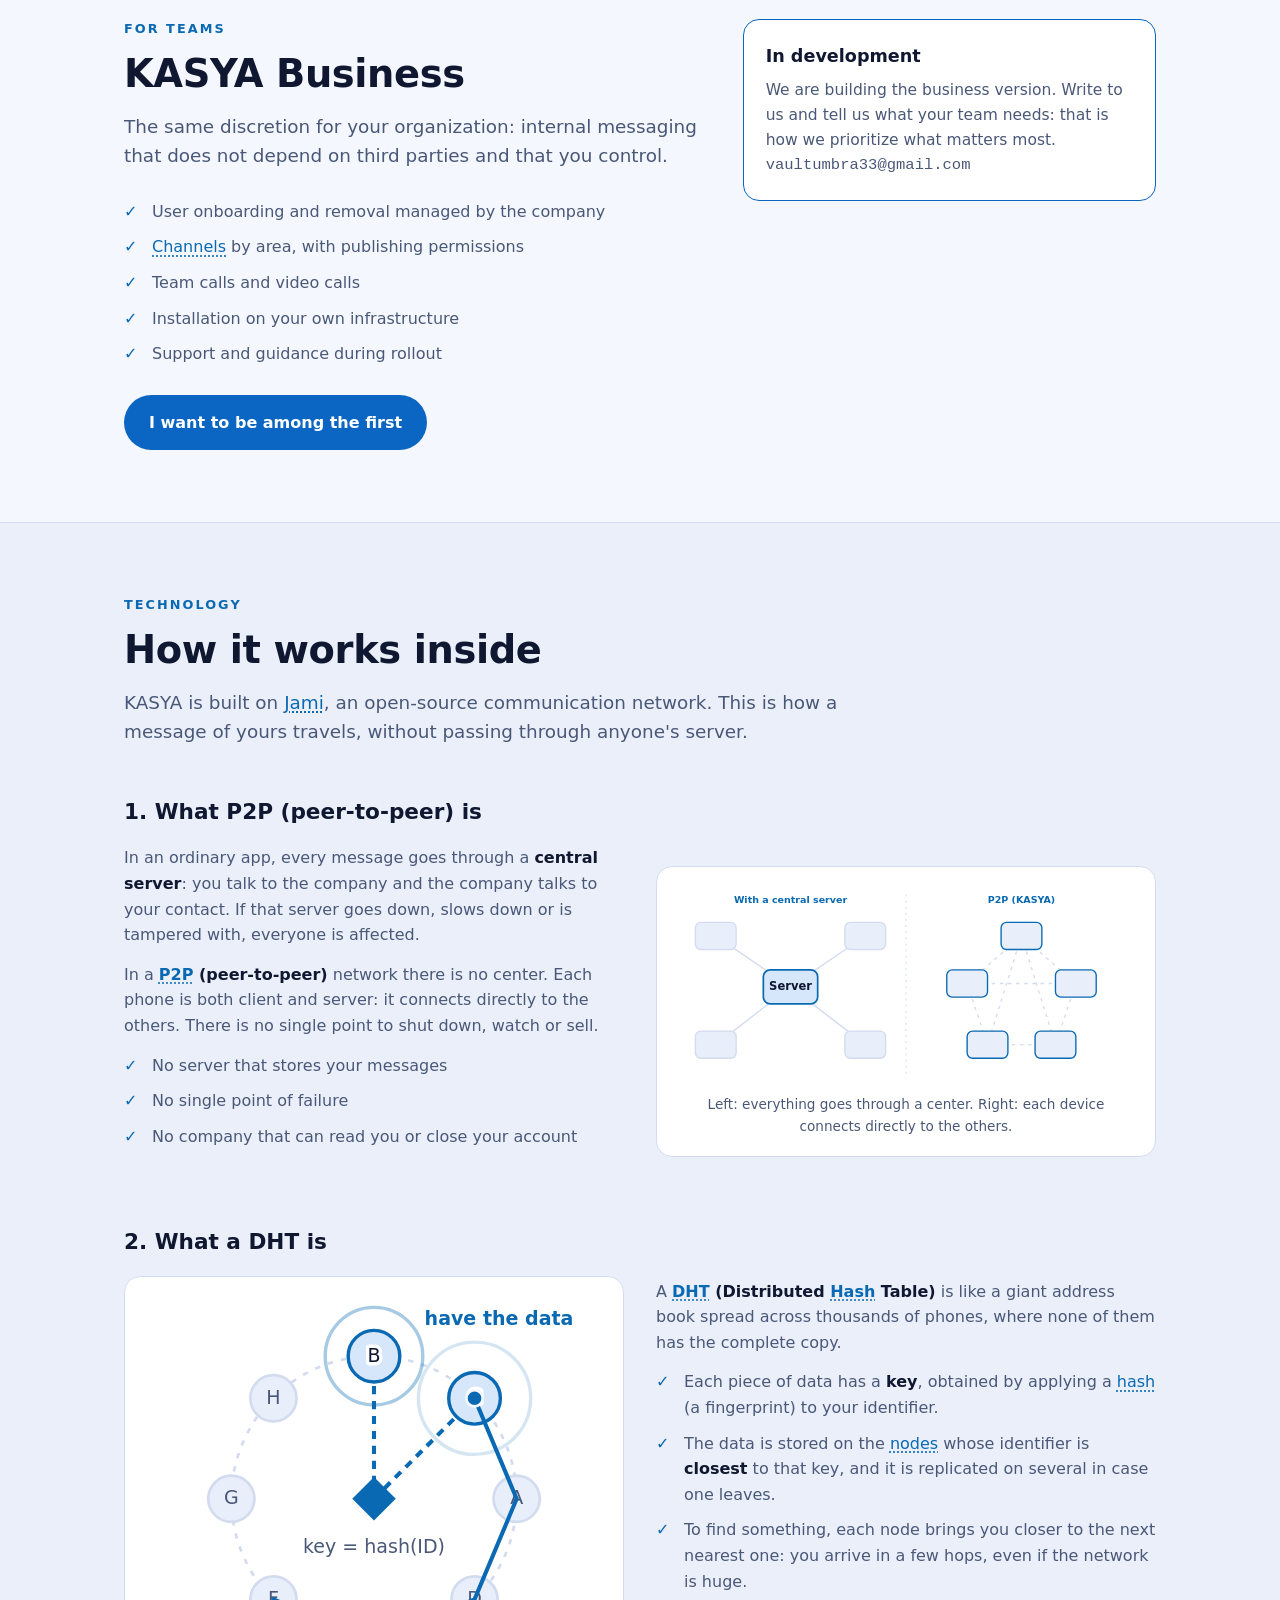
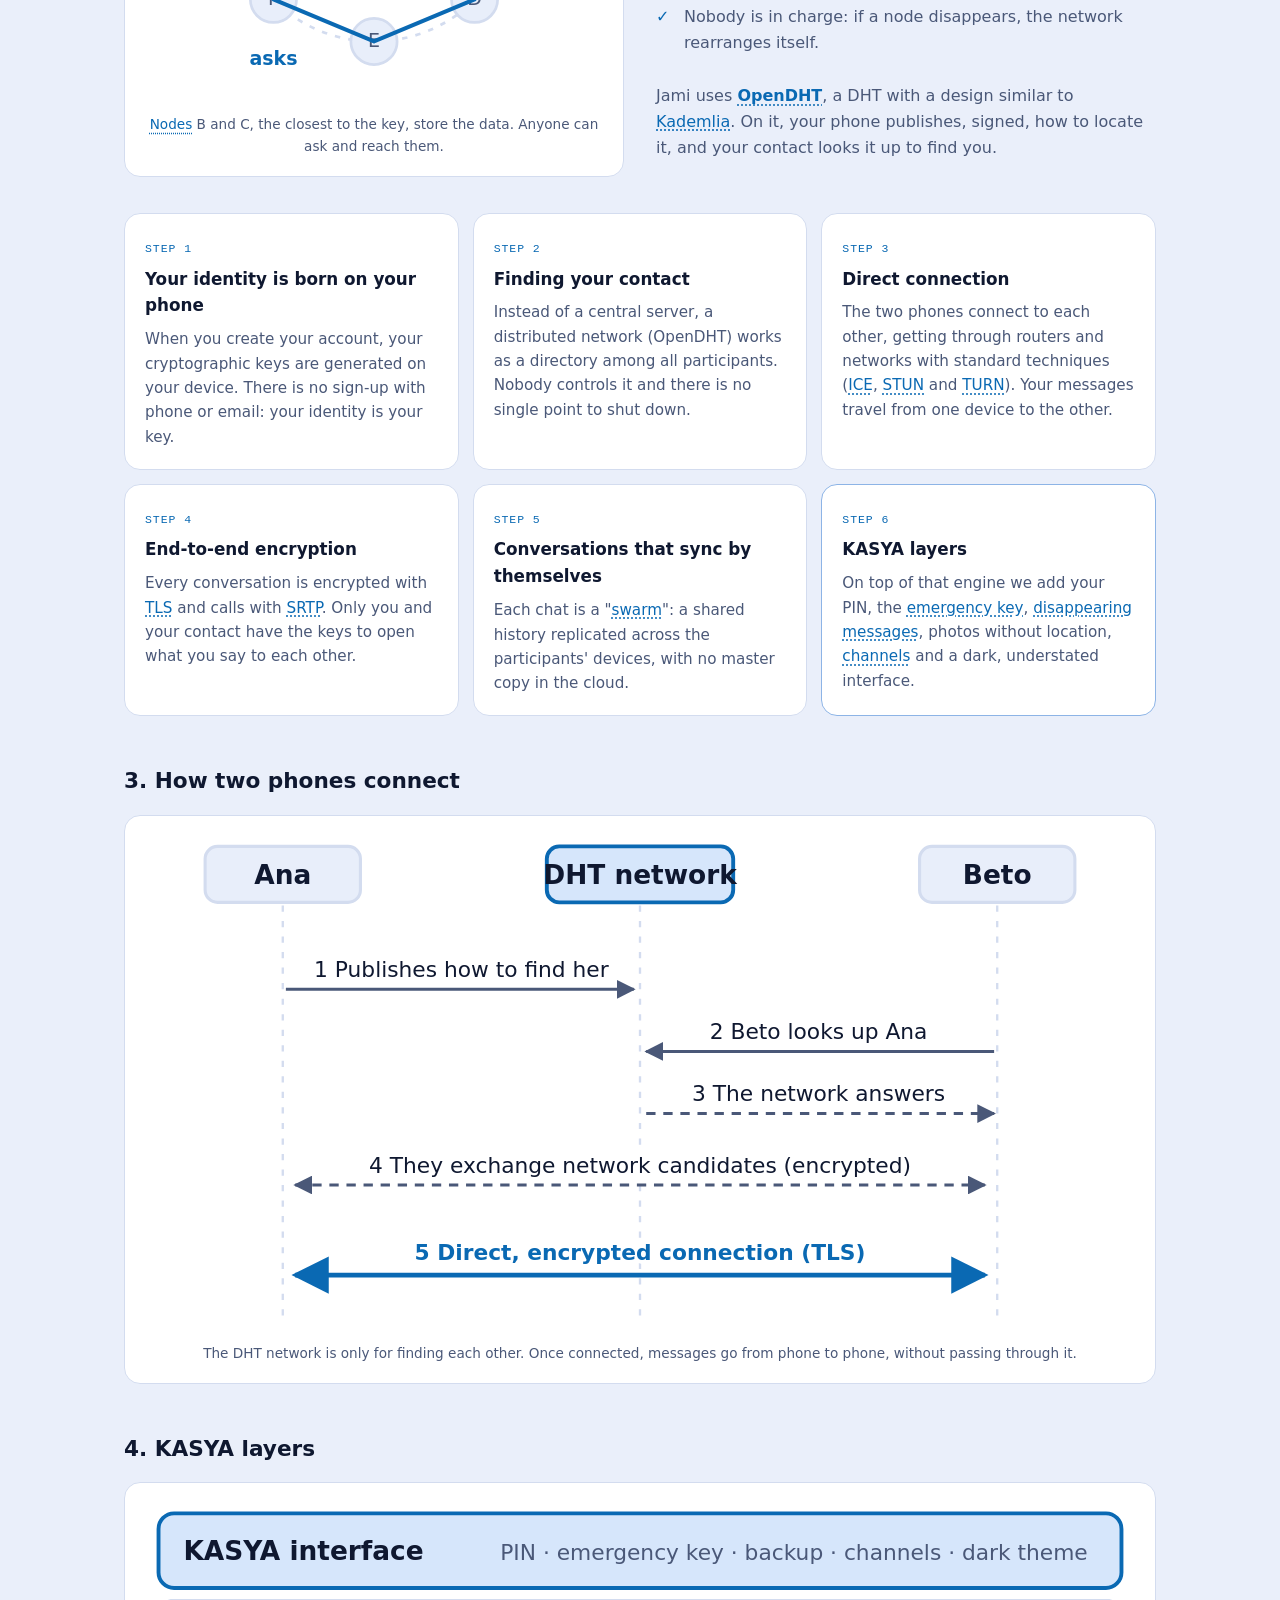
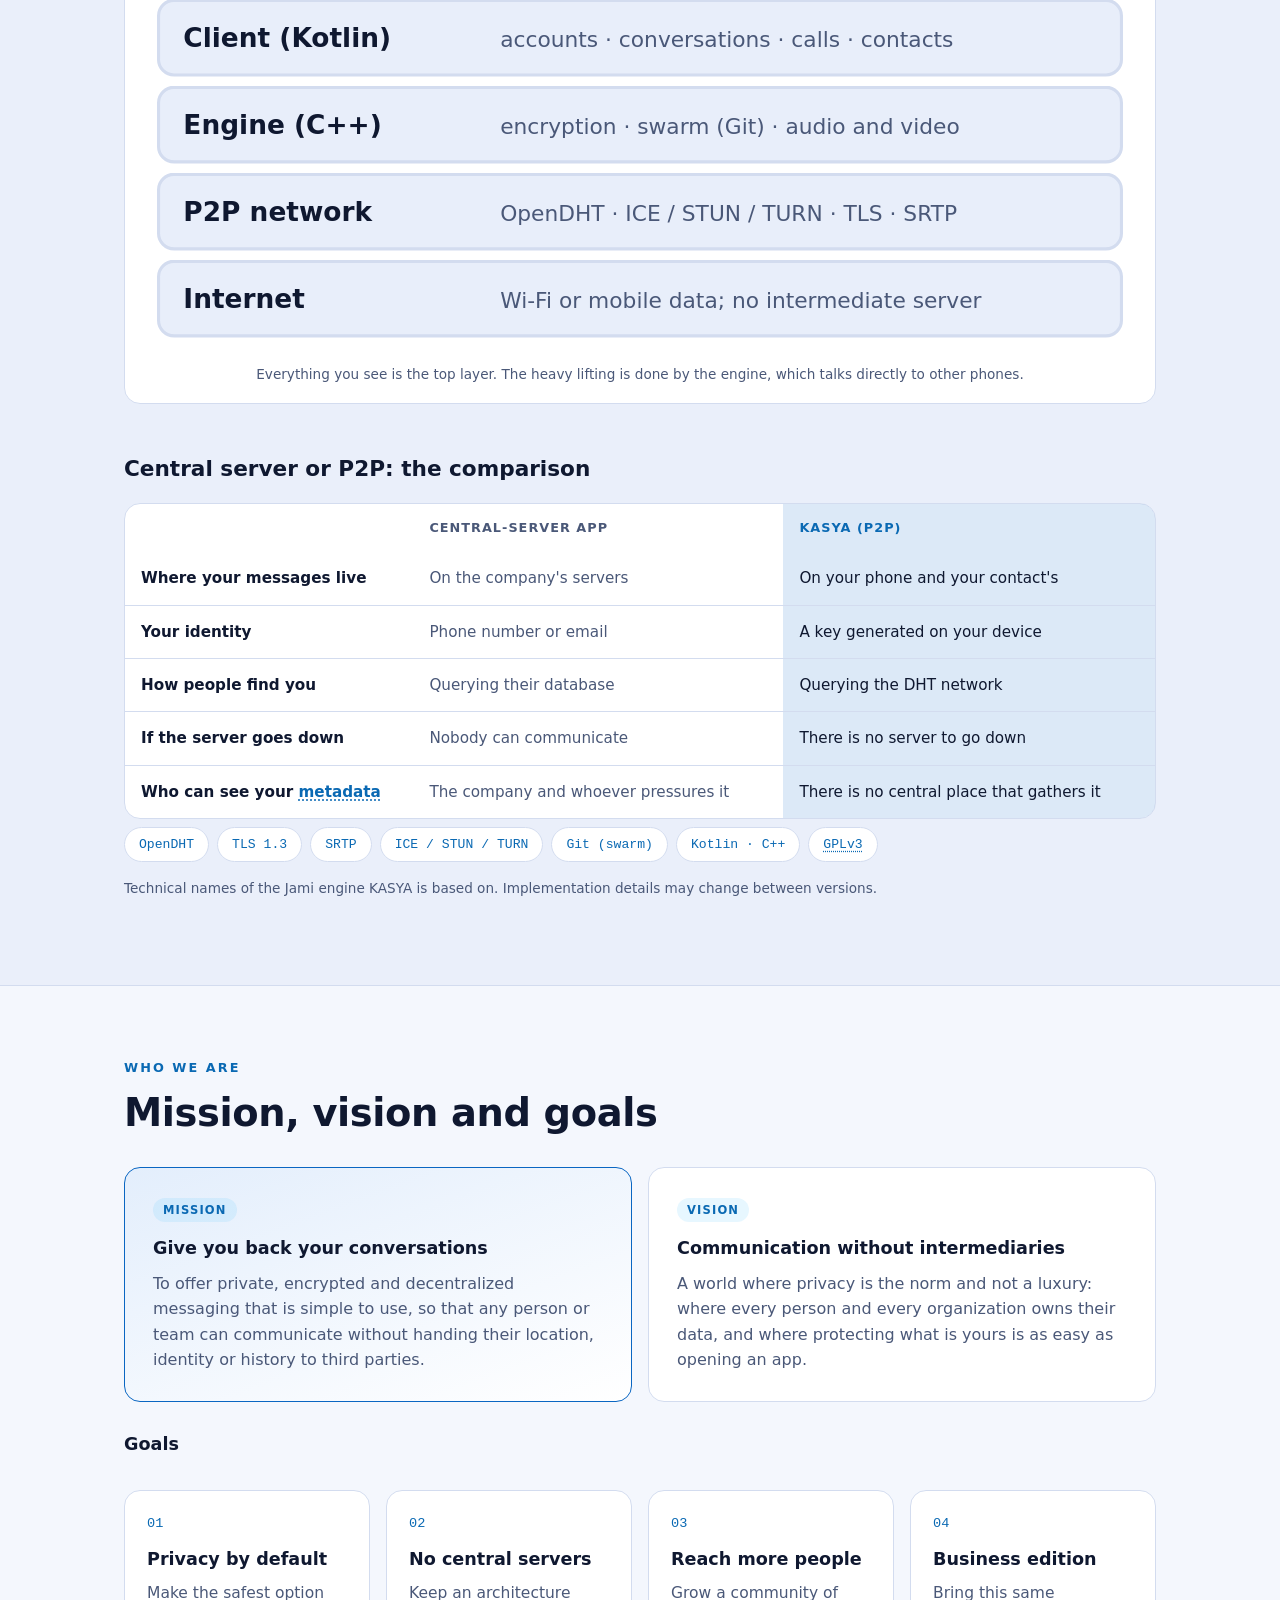
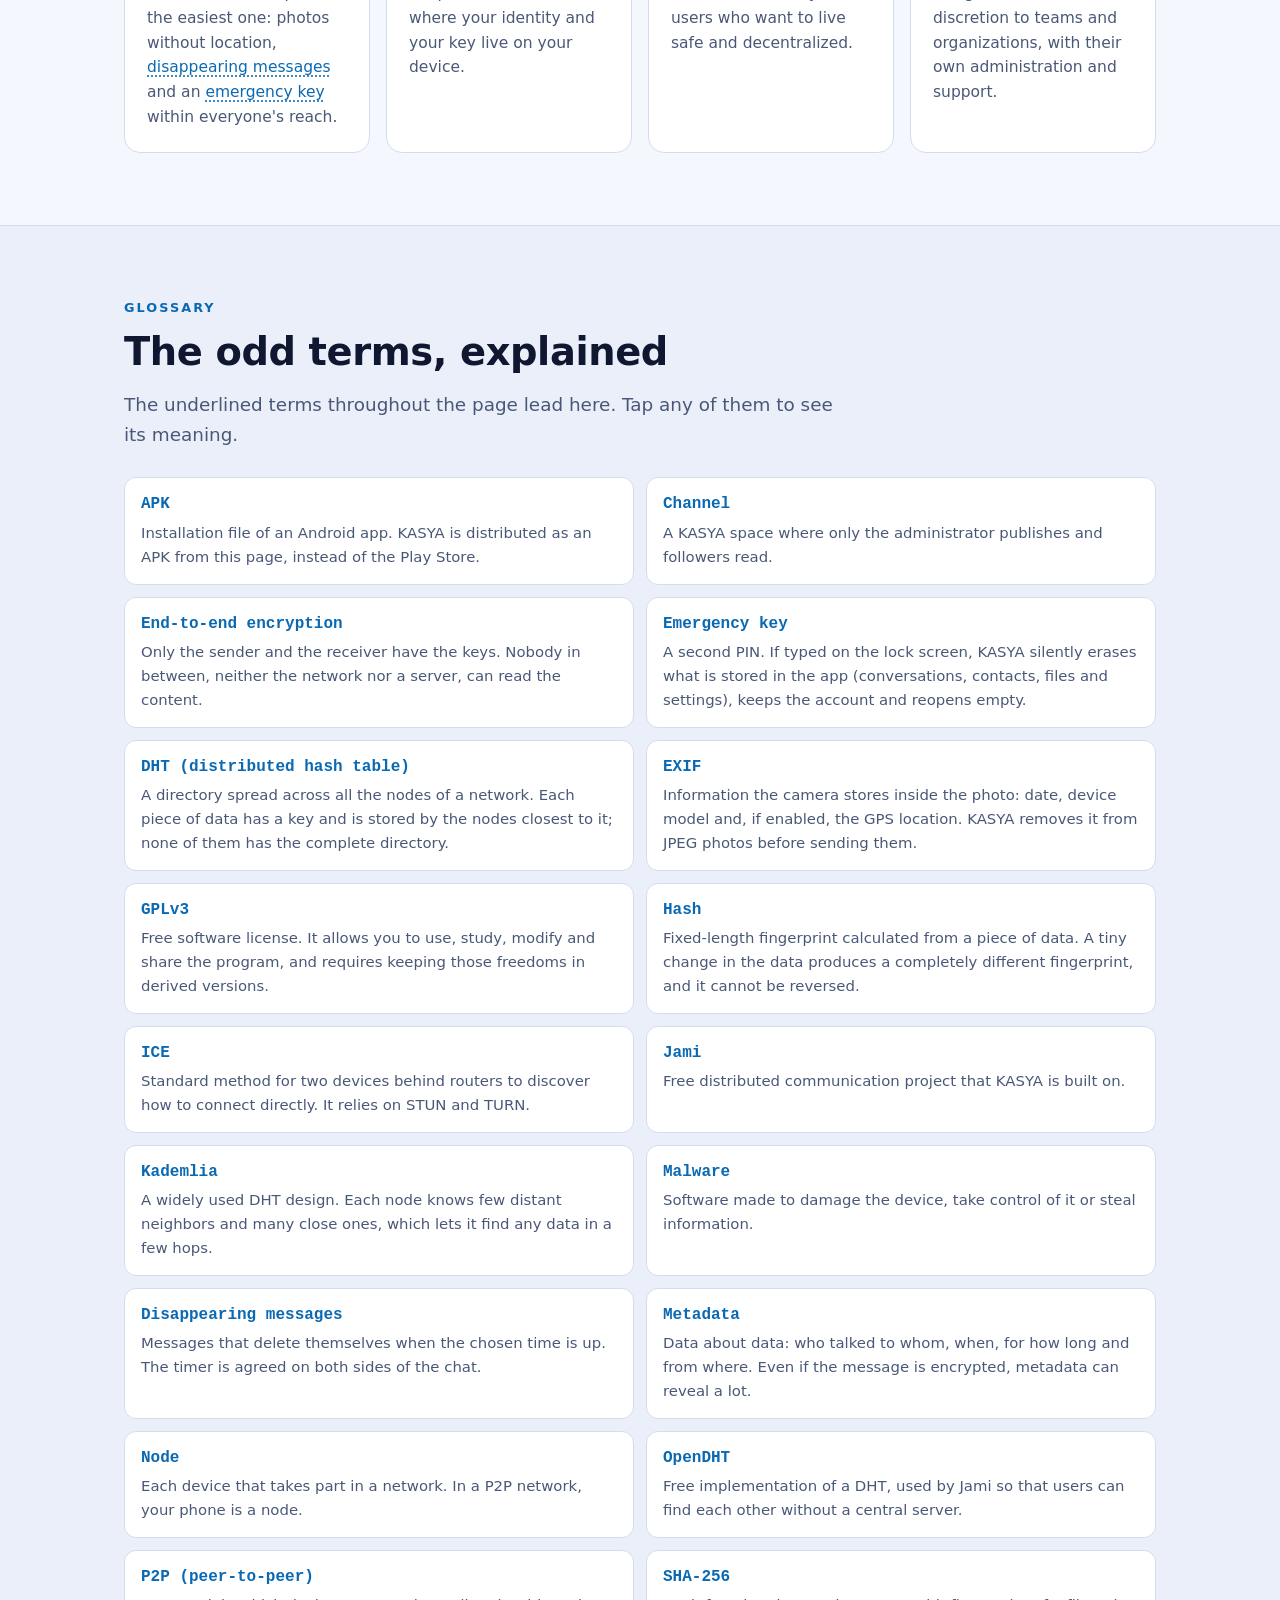
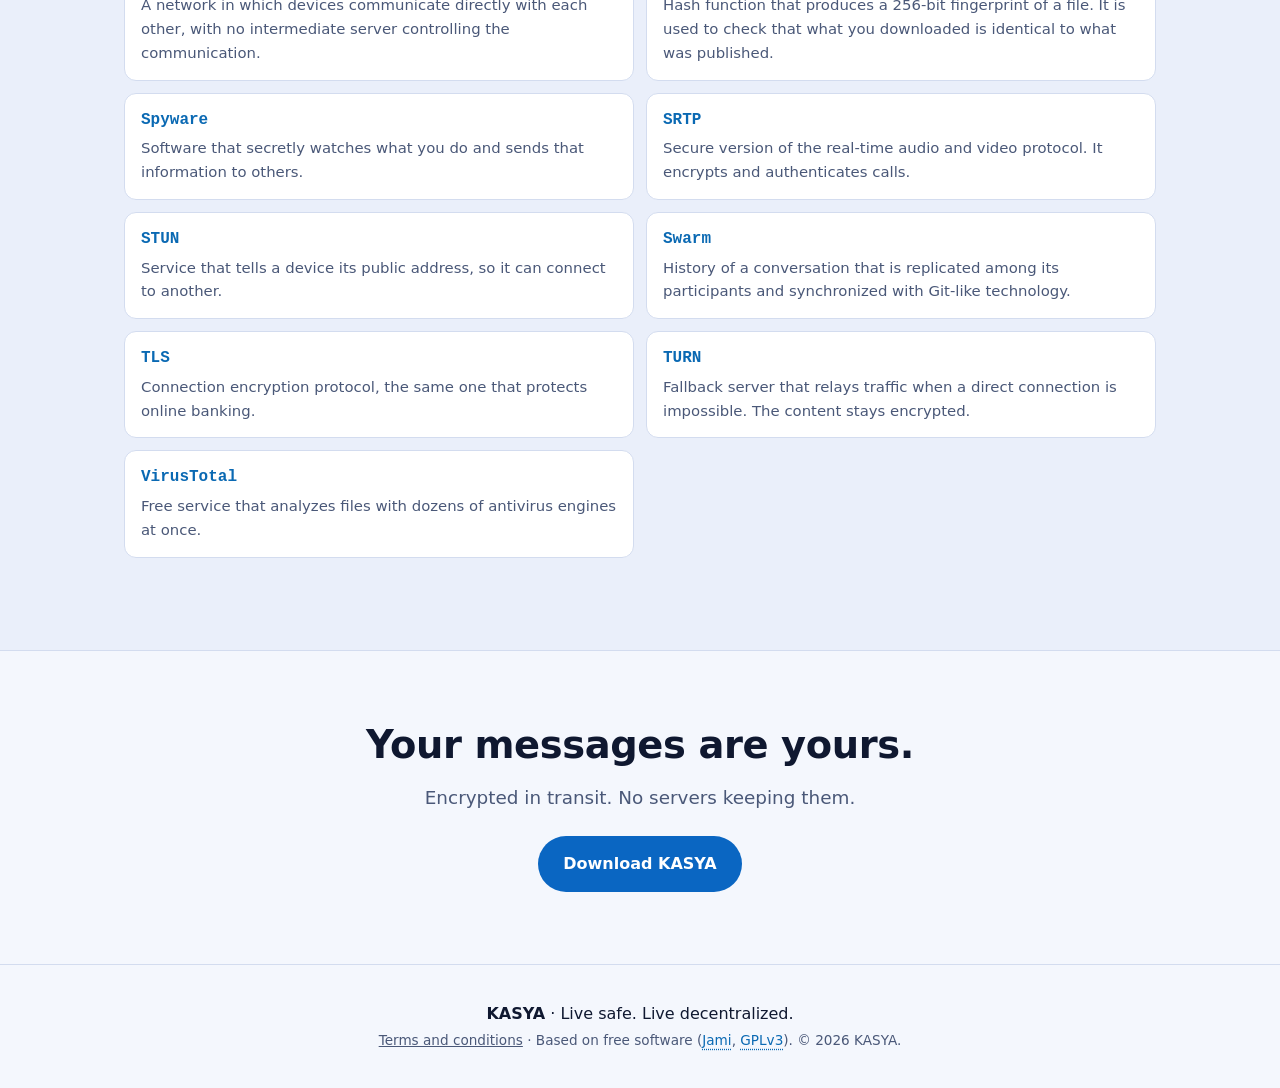
==== commit 105646f9: "Sitio 1.2.0: SEO (sitemap, robots, canonical, hreflang), novedades" ====
--- a/index.html
+++ b/index.html
@@ -5,11 +5,20 @@
 <meta name="viewport" content="width=device-width, initial-scale=1">
 <title>KASYA — Vive seguro. Vive descentralizado.</title>
 <meta name="description" content="KASYA es mensajería privada sin servidores centrales: fotos sin ubicación, mensajes temporales y clave de emergencia que borra todo. Descarga el APK.">
+<link rel="canonical" href="https://vaultumbra33-droid.github.io/kasya/index.html">
+<link rel="alternate" hreflang="es" href="https://vaultumbra33-droid.github.io/kasya/index.html">
+<link rel="alternate" hreflang="en" href="https://vaultumbra33-droid.github.io/kasya/en/index.html">
+<link rel="alternate" hreflang="x-default" href="https://vaultumbra33-droid.github.io/kasya/index.html">
+<meta property="og:url" content="https://vaultumbra33-droid.github.io/kasya/index.html">
+<meta property="og:site_name" content="KASYA">
+<meta property="og:locale" content="es_MX">
+<meta property="og:image" content="https://vaultumbra33-droid.github.io/kasya/assets/icon.png">
+<meta name="twitter:card" content="summary">
+<meta name="robots" content="index,follow">
 <meta name="theme-color" content="#0b1020">
 <meta property="og:title" content="KASYA — Vive seguro. Vive descentralizado.">
 <meta property="og:description" content="Fotos sin ubicación, mensajes temporales y clave de emergencia. Sin servidores centrales.">
 <meta property="og:type" content="website">
-<link rel="alternate" hreflang="en" href="en/index.html">
 <link rel="icon" href="assets/icon.png">
 <link rel="stylesheet" href="assets/style.css?v=20261102m">
 <script>document.documentElement.classList.add('js');try{if(!localStorage.getItem('kasya-lang')&&/^en/i.test(navigator.language||'')&&!location.hash){localStorage.setItem('kasya-lang','en');location.replace('en/index.html')}var t=localStorage.getItem('kasya-theme');if(!t)t=matchMedia('(prefers-color-scheme: light)').matches?'light':'dark';document.documentElement.setAttribute('data-theme',t)}catch(e){document.documentElement.setAttribute('data-theme','dark')}</script>
@@ -43,7 +52,7 @@
     <div class="hero-copy">
       <p class="eyebrow">Mensajería privada · Versión <span data-version>1.0</span></p>
       <h1>Vive seguro.<br>Vive descentralizado.</h1>
-      <p class="lead">Hoy tus conversaciones viven en el servidor de otra empresa. Con KASYA viven en tu teléfono, cifradas,
+      <p class="lead">Hoy tus conversaciones viven en el servidor de otra empresa. Con KASYA viven en tu teléfono y viajan cifradas,
         y solo tú decides qué sale de ahí.</p>
       <div class="cta">
         <a class="btn" id="download-btn" href="#descargar">Descargar KASYA</a>
@@ -97,15 +106,45 @@
       <article class="card big accent">
         <span class="badge">Emergencia</span>
         <h3>Clave de emergencia</h3>
-        <p>Defines un segundo PIN. Si alguien te obliga a abrir la app y escribes ese PIN, KASYA borra todo: cuentas, mensajes, fotos, documentos y ajustes, y vuelve a abrir como nueva. Para quien mira, solo se reinició.</p>
+        <p>Defines un segundo PIN. Si alguien te obliga a abrir la app y escribes ese PIN, KASYA borra en silencio conversaciones, contactos, fotos, documentos y ajustes, conserva tu cuenta y vuelve a abrir vacía y desbloqueada. Para quien mira, solo se reinició.</p>
       </article>
       <article class="card big">
         <span class="badge">Acceso</span>
         <h3>Tu app se abre con tu PIN</h3>
-        <p>Con PIN, nadie entra. Tu teléfono desbloqueado ya no significa tus chats al descubierto.</p>
-      </article>
-    </div>
-    <p class="fine">Los archivos que tú mismo exportes fuera de la app no se borran con la <a class="term" href="#g-clave-emergencia">clave de emergencia</a>. Los <a class="term" href="#g-mensajes-temporales">mensajes temporales</a> dependen de que ambas personas usen KASYA.</p>
+        <p>Con PIN, la app no abre sin él. Tu teléfono desbloqueado ya no deja tus chats a la vista.</p>
+      </article>
+      <article class="card big">
+        <span class="badge">Automático</span>
+        <h3>Se limpia solo si algo sale mal</h3>
+        <p>Si alguien falla el PIN el número de veces que elijas (de 5 a 20), o si pasas días sin abrir la app (la «mano muerta»: de 1 a 14 días), KASYA hace la misma limpieza silenciosa. Sin avisos en pantalla.</p>
+      </article>
+      <article class="card big">
+        <span class="badge">Alerta</span>
+        <h3>Avisa a quien tú elijas</h3>
+        <p>Antes de limpiar, KASYA puede enviar un mensaje que tú escribes a tus contactos de confianza, con tu última ubicación conocida si lo permites. Si no hay red, no sale.</p>
+      </article>
+      <article class="card big">
+        <span class="badge">Viaje</span>
+        <h3>Sígueme</h3>
+        <p>Un toque desde el menú y tus contactos de confianza reciben tu ubicación en vivo durante 1, 2 u 8 horas. Android muestra una notificación mientras se comparte.</p>
+      </article>
+      <article class="card big">
+        <span class="badge">Respaldo</span>
+        <h3>Respaldo cifrado de tu cuenta</h3>
+        <p>Opcional: una copia diaria de tu cuenta (no de tus mensajes), cifrada con una frase larga que solo tú sabes, en la carpeta que elijas: USB, tarjeta SD o una carpeta sincronizada. Sin la frase nadie puede abrirla, ni nosotros.</p>
+      </article>
+      <article class="card big">
+        <span class="badge">Almacenamiento</span>
+        <h3>Almacenamiento protegido</h3>
+        <p>Opcional: cifra con una frase larga lo que KASYA guarda por sí misma (hoy, tu estado). Con la <a class="term" href="#g-clave-emergencia">clave de emergencia</a> el teléfono olvida la llave; tú eliges si se recupera con la frase o se destruye para siempre. Tus conversaciones todavía no entran aquí.</p>
+      </article>
+      <article class="card big">
+        <span class="badge">Discreción</span>
+        <h3>Notificaciones sin pistas</h3>
+        <p>Pueden decir solo «Mensaje nuevo»: sin nombre, sin texto y sin respuesta rápida.</p>
+      </article>
+    </div>
+    <p class="fine">Todo esto es opcional y se configura en Ajustes > Bloqueo con PIN. KASYA cifra el contenido mientras viaja; lo que queda guardado en tu teléfono lo protege el propio teléfono, salvo lo que cubra el almacenamiento protegido. Los archivos que tú mismo exportes fuera de la app no se borran con la <a class="term" href="#g-clave-emergencia">clave de emergencia</a>. Los <a class="term" href="#g-mensajes-temporales">mensajes temporales</a> dependen de que ambas personas usen KASYA.</p>
   </section>
 
   <section id="capturas" class="band" hidden>
@@ -137,8 +176,8 @@
         </ul>
       </div>
       <div class="card ent-card">
-        <h3>Tu llave es tuya</h3>
-        <p>Vive en tu equipo. Nadie la guarda por ti, y por eso nadie puede entregarla.</p>
+        <h3>Tu cuenta es solo tuya</h3>
+        <p>Tu cuenta no se guarda en el servidor de ninguna empresa: vive solo en tu teléfono. Por eso nadie te la puede quitar ni entregar a otros. La otra cara: si pierdes el teléfono y no hiciste un respaldo, nadie puede recuperarla por ti.</p>
       </div>
     </div>
   </section>
@@ -151,10 +190,10 @@
     <div class="grid three">
       <article class="card"><span class="num">01</span><h3>Sin malware ni spyware</h3><p>KASYA no espía, no envía tus datos a nadie y no instala nada oculto. Por eso no tememos que lo revises.</p></article>
       <article class="card"><span class="num">02</span><h3>Sin anuncios ni analíticas</h3><p>La versión que descargas no incluye publicidad ni servicios de seguimiento de terceros.</p></article>
-      <article class="card"><span class="num">03</span><h3>Basado en software libre</h3><p>Nace de Jami, un proyecto de código abierto que la comunidad lleva años auditando.</p></article>
+      <article class="card"><span class="num">03</span><h3>Basado en software libre</h3><p>Nace de <a class="term" href="#g-jami">Jami</a>, un proyecto de código abierto que la comunidad lleva años auditando.</p></article>
     </div>
     <ol class="steps">
-      <li><strong>Compara la huella:</strong> el SHA-256 publicado arriba debe coincidir con el de tu archivo descargado.</li>
+      <li><strong>Compara la huella:</strong> el <a class="term" href="#g-sha">SHA-256</a> publicado arriba debe coincidir con el de tu archivo descargado.</li>
       <li><strong>Pásalo por <a class="term" href="#g-virustotal">VirusTotal</a>:</strong> sube el APK en <a href="https://www.virustotal.com/gui/home/upload" target="_blank" rel="noopener">virustotal.com</a> y ve cómo lo analizan decenas de antivirus a la vez.</li>
       <li><strong>Revisa los permisos:</strong> en Ajustes de Android → Apps → KASYA verás exactamente a qué tiene acceso, y solo pide lo necesario para mensajes y llamadas.</li>
     </ol>
@@ -182,11 +221,11 @@
     <ol class="steps">
       <li><strong>Descarga</strong> el archivo <code>kasya-<span data-version>1.0</span>.apk</code> con el botón o el QR.</li>
       <li><strong>Ábrelo</strong>. Android te pedirá permitir instalar apps de esta fuente: acepta solo para este archivo.</li>
-      <li><strong>Crea tu cuenta</strong> y, si quieres, define tu PIN. Te recomendamos definir también la clave de emergencia.</li>
+      <li><strong>Crea tu cuenta</strong> y, si quieres, define tu PIN. Te recomendamos definir también la <a class="term" href="#g-clave-emergencia">clave de emergencia</a>.</li>
       <li><strong>Invita</strong> a quien quieras con tu código QR dentro de la app.</li>
     </ol>
     <p class="fine">¿Dudas al usar la app? Lee el <a href="manual.html">manual de usuario</a>.</p>
-    <p class="fine">Tu equipo puede mostrar un aviso porque KASYA aún no se distribuye por Play Store. Para verificar el archivo, compara su huella SHA-256 con la publicada arriba. Descarga siempre desde esta página.</p>
+    <p class="fine">Tu equipo puede mostrar un aviso porque KASYA aún no se distribuye por Play Store. Para verificar el archivo, compara su huella <a class="term" href="#g-sha">SHA-256</a> con la publicada arriba. Descarga siempre desde esta página.</p>
     <div class="cta"><a class="btn" href="#descargar">Descargar KASYA</a></div>
   </div></section>
 
@@ -199,7 +238,7 @@
           y que tú controlas.</p>
         <ul class="ticks">
           <li>Alta y baja de usuarios administrada por la empresa</li>
-          <li>Canales por área, con permisos de publicación</li>
+          <li><a class="term" href="#g-canal">Canales</a> por área, con permisos de publicación</li>
           <li>Llamadas y videollamadas de equipo</li>
           <li>Instalación en infraestructura propia</li>
           <li>Soporte y acompañamiento en la implementación</li>
@@ -300,10 +339,10 @@
             <text class="d-a" x="262" y="22" text-anchor="middle">tienen el dato<animate attributeName="opacity" dur="8s" repeatCount="indefinite" keyTimes="0;0.5;0.56;0.85;0.92;1" values="0;0;1;1;0;0"/></text>
           </g>
         </svg>
-        <figcaption>Los nodos B y C, los más cercanos a la clave, guardan el dato. Cualquiera puede preguntar y llegar a ellos.</figcaption>
+        <figcaption>Los <a class="term" href="#g-nodo">nodos</a> B y C, los más cercanos a la clave, guardan el dato. Cualquiera puede preguntar y llegar a ellos.</figcaption>
       </figure>
       <div>
-        <p>Una <strong><a class="term" href="#g-dht">DHT</a> (Distributed Hash Table, tabla <a class="term" href="#g-hash">hash</a> distribuida)</strong> es como una agenda gigante repartida entre miles de teléfonos, donde ninguno la tiene completa.</p>
+        <p>Una <strong><a class="term" href="#g-dht">DHT</a> (Distributed <a class="term" href="#g-hash">Hash</a> Table, tabla <a class="term" href="#g-hash">hash</a> distribuida)</strong> es como una agenda gigante repartida entre miles de teléfonos, donde ninguno la tiene completa.</p>
         <ul class="ticks">
           <li>Cada dato tiene una <strong>clave</strong>, que sale de aplicar un hash (una huella) a tu identificador.</li>
           <li>El dato se guarda en los <a class="term" href="#g-nodo">nodos</a> cuyo identificador queda <strong>más cerca</strong> de esa clave, y se replica en varios por si alguno se va.</li>
@@ -325,7 +364,7 @@
       <li><span class="stage">Paso 5</span><h3>Conversaciones que se sincronizan solas</h3>
         <p>Cada chat es un "<a class="term" href="#g-swarm">swarm</a>": un historial compartido que se replica entre los dispositivos de los participantes, sin copia maestra en la nube.</p></li>
       <li><span class="stage">Paso 6</span><h3>Capas de KASYA</h3>
-        <p>Encima de ese motor agregamos tu PIN, la clave de emergencia, mensajes temporales, fotos sin ubicación, canales y una interfaz oscura y sobria.</p></li>
+        <p>Encima de ese motor agregamos tu PIN, la <a class="term" href="#g-clave-emergencia">clave de emergencia</a>, <a class="term" href="#g-mensajes-temporales">mensajes temporales</a>, fotos sin ubicación, <a class="term" href="#g-canal">canales</a> y una interfaz oscura y sobria.</p></li>
     </ol>
     <h3 class="sub">3. Cómo se conectan dos teléfonos</h3>
     <figure class="diagram">
@@ -360,7 +399,7 @@
         <title id="t4">Capas de la aplicación</title>
         <desc id="d4">De arriba abajo: interfaz KASYA, cliente, motor, red P2P e internet.</desc>
         <g class="lay" style="--i:0"><rect class="d-hot" x="10" y="8" width="620" height="48" rx="10"/>
-        <text class="d-t" x="26" y="38">Interfaz KASYA</text><text class="d-m" x="230" y="38">PIN · clave de emergencia · canales · tema oscuro</text></g>
+        <text class="d-t" x="26" y="38">Interfaz KASYA</text><text class="d-m" x="230" y="38">PIN · clave de emergencia · respaldo · canales · tema oscuro</text></g>
         <g class="lay" style="--i:1"><rect class="d-node" x="10" y="64" width="620" height="48" rx="10"/>
         <text class="d-t" x="26" y="94">Cliente (Kotlin)</text><text class="d-m" x="230" y="94">cuentas · conversaciones · llamadas · contactos</text></g>
         <g class="lay" style="--i:2"><rect class="d-node" x="10" y="120" width="620" height="48" rx="10"/>
@@ -382,13 +421,13 @@
           <tr><th>Tu identidad</th><td>Número de teléfono o correo</td><td class="us">Una llave generada en tu equipo</td></tr>
           <tr><th>Cómo te encuentran</th><td>Consultando su base de datos</td><td class="us">Consultando la red DHT</td></tr>
           <tr><th>Si el servidor cae</th><td>Nadie se comunica</td><td class="us">No hay servidor que caiga</td></tr>
-          <tr><th>Quién puede ver tus metadatos</th><td>La empresa y quien la presione</td><td class="us">No hay un lugar central que los junte</td></tr>
+          <tr><th>Quién puede ver tus <a class="term" href="#g-metadatos">metadatos</a></th><td>La empresa y quien la presione</td><td class="us">No hay un lugar central que los junte</td></tr>
         </tbody>
       </table>
     </div>
 
     <div class="chips">
-      <span>OpenDHT</span><span>TLS 1.3</span><span>SRTP</span><span>ICE / STUN / TURN</span><span>Git (swarm)</span><span>Kotlin · C++</span><span>GPLv3</span>
+      <span>OpenDHT</span><span>TLS 1.3</span><span>SRTP</span><span>ICE / STUN / TURN</span><span>Git (swarm)</span><span>Kotlin · C++</span><span><a class="term" href="#g-gplv3">GPLv3</a></span>
     </div>
     <p class="fine">Nombres técnicos del motor Jami sobre el que se basa KASYA. Los detalles de implementación pueden evolucionar entre versiones.</p>
   </div></section>
@@ -410,7 +449,7 @@
     </div>
     <h3 class="topgap">Objetivos</h3>
     <div class="grid four">
-      <article class="card"><span class="num">01</span><h3>Privacidad por defecto</h3><p>Que lo más seguro sea también lo más fácil: fotos sin ubicación, mensajes temporales y clave de emergencia al alcance de todos.</p></article>
+      <article class="card"><span class="num">01</span><h3>Privacidad por defecto</h3><p>Que lo más seguro sea también lo más fácil: fotos sin ubicación, <a class="term" href="#g-mensajes-temporales">mensajes temporales</a> y <a class="term" href="#g-clave-emergencia">clave de emergencia</a> al alcance de todos.</p></article>
       <article class="card"><span class="num">02</span><h3>Sin servidores centrales</h3><p>Mantener una arquitectura donde tu identidad y tu llave viven en tu dispositivo.</p></article>
       <article class="card"><span class="num">03</span><h3>Llegar a más personas</h3><p>Hacer crecer una comunidad de usuarios que quiere vivir seguro y descentralizado.</p></article>
       <article class="card"><span class="num">04</span><h3>Versión Empresarial</h3><p>Llevar esta misma discreción a equipos y organizaciones, con administración y soporte propios.</p></article>
@@ -426,7 +465,7 @@
       <div id="g-apk"><dt>APK</dt><dd>Archivo de instalación de una app de Android. KASYA se distribuye como APK desde esta página, en lugar de Play Store.</dd></div>
       <div id="g-canal"><dt>Canal</dt><dd>Espacio de KASYA donde solo el administrador publica y quienes lo siguen leen.</dd></div>
       <div id="g-cifrado-e2e"><dt>Cifrado de punta a punta</dt><dd>Solo quien envía y quien recibe tienen las llaves. Nadie en medio, ni la red ni un servidor, puede leer el contenido.</dd></div>
-      <div id="g-clave-emergencia"><dt>Clave de emergencia</dt><dd>Un segundo PIN. Si se escribe en la pantalla de bloqueo, KASYA borra todo lo guardado en la app y se reabre como nueva.</dd></div>
+      <div id="g-clave-emergencia"><dt>Clave de emergencia</dt><dd>Un segundo PIN. Si se escribe en la pantalla de bloqueo, KASYA borra en silencio lo guardado en la app (conversaciones, contactos, archivos y ajustes), conserva la cuenta y se reabre vacía.</dd></div>
       <div id="g-dht"><dt>DHT (tabla hash distribuida)</dt><dd>Directorio repartido entre todos los nodos de una red. Cada dato tiene una clave y lo guardan los nodos más cercanos a ella; ninguno tiene el directorio completo.</dd></div>
       <div id="g-exif"><dt>EXIF</dt><dd>Información que la cámara guarda dentro de la foto: fecha, modelo del equipo y, si está activo, la ubicación GPS. KASYA la quita de las fotos JPEG antes de enviarlas.</dd></div>
       <div id="g-gplv3"><dt>GPLv3</dt><dd>Licencia de software libre. Permite usar, estudiar, modificar y compartir el programa, y exige mantener esas libertades en las versiones derivadas.</dd></div>
@@ -454,7 +493,7 @@
 
   <section class="wrap section final">
     <h2>Tus mensajes son tuyos.</h2>
-    <p class="lead">Cifrados. Y nadie más los ve.</p>
+    <p class="lead">Cifrados en el camino. Sin servidores que los guarden.</p>
     <a class="btn" href="#descargar">Descargar KASYA</a>
   </section>
 
@@ -462,7 +501,7 @@
 
 <footer class="footer">
   <p><strong>KASYA</strong> · Vive seguro. Vive descentralizado.</p>
-  <p class="fine"><a href="terminos.html">Términos y condiciones</a> · Basado en software libre (Jami, <a class="term" href="#g-gplv3">GPLv3</a>). © <span id="year"></span> KASYA.</p>
+  <p class="fine"><a href="terminos.html">Términos y condiciones</a> · Basado en software libre (<a class="term" href="#g-jami">Jami</a>, <a class="term" href="#g-gplv3">GPLv3</a>). © <span id="year"></span> KASYA.</p>
 </footer>
 
 <script src="config.js?v=20261102m"></script>
